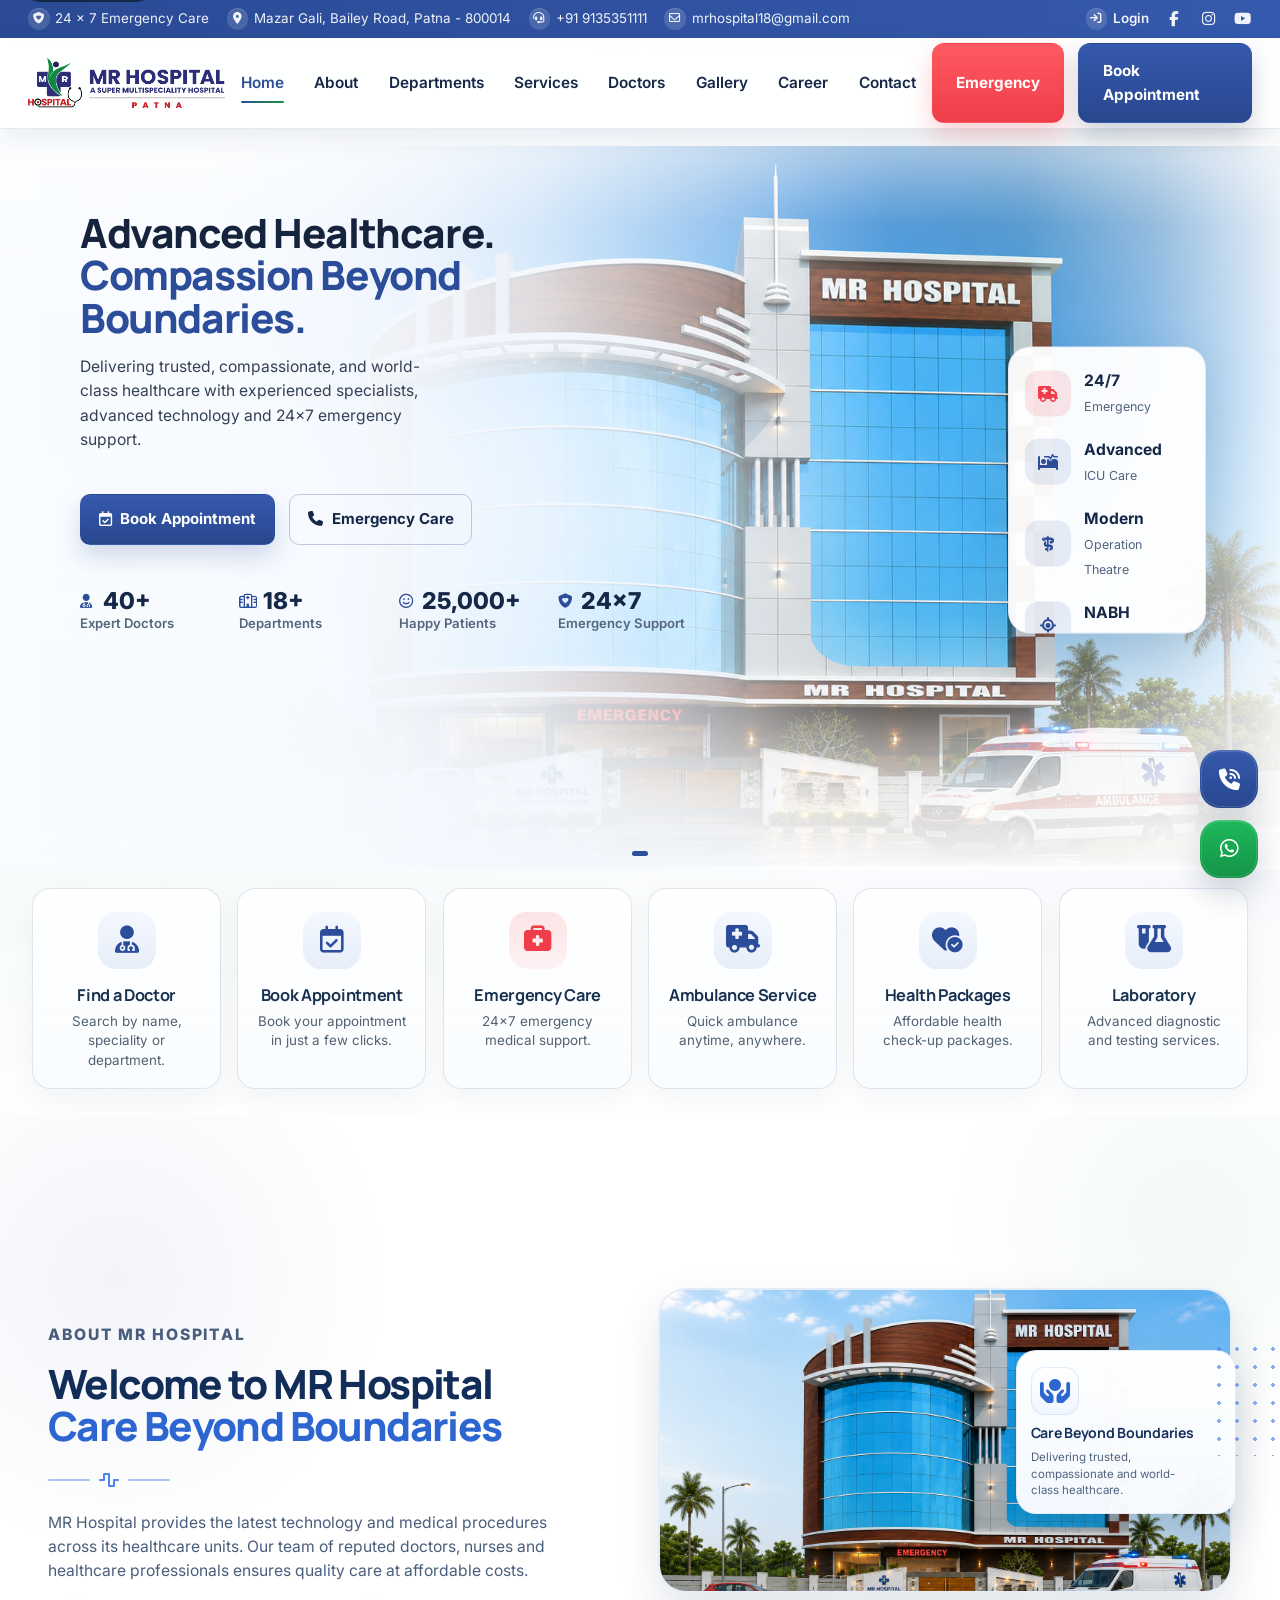
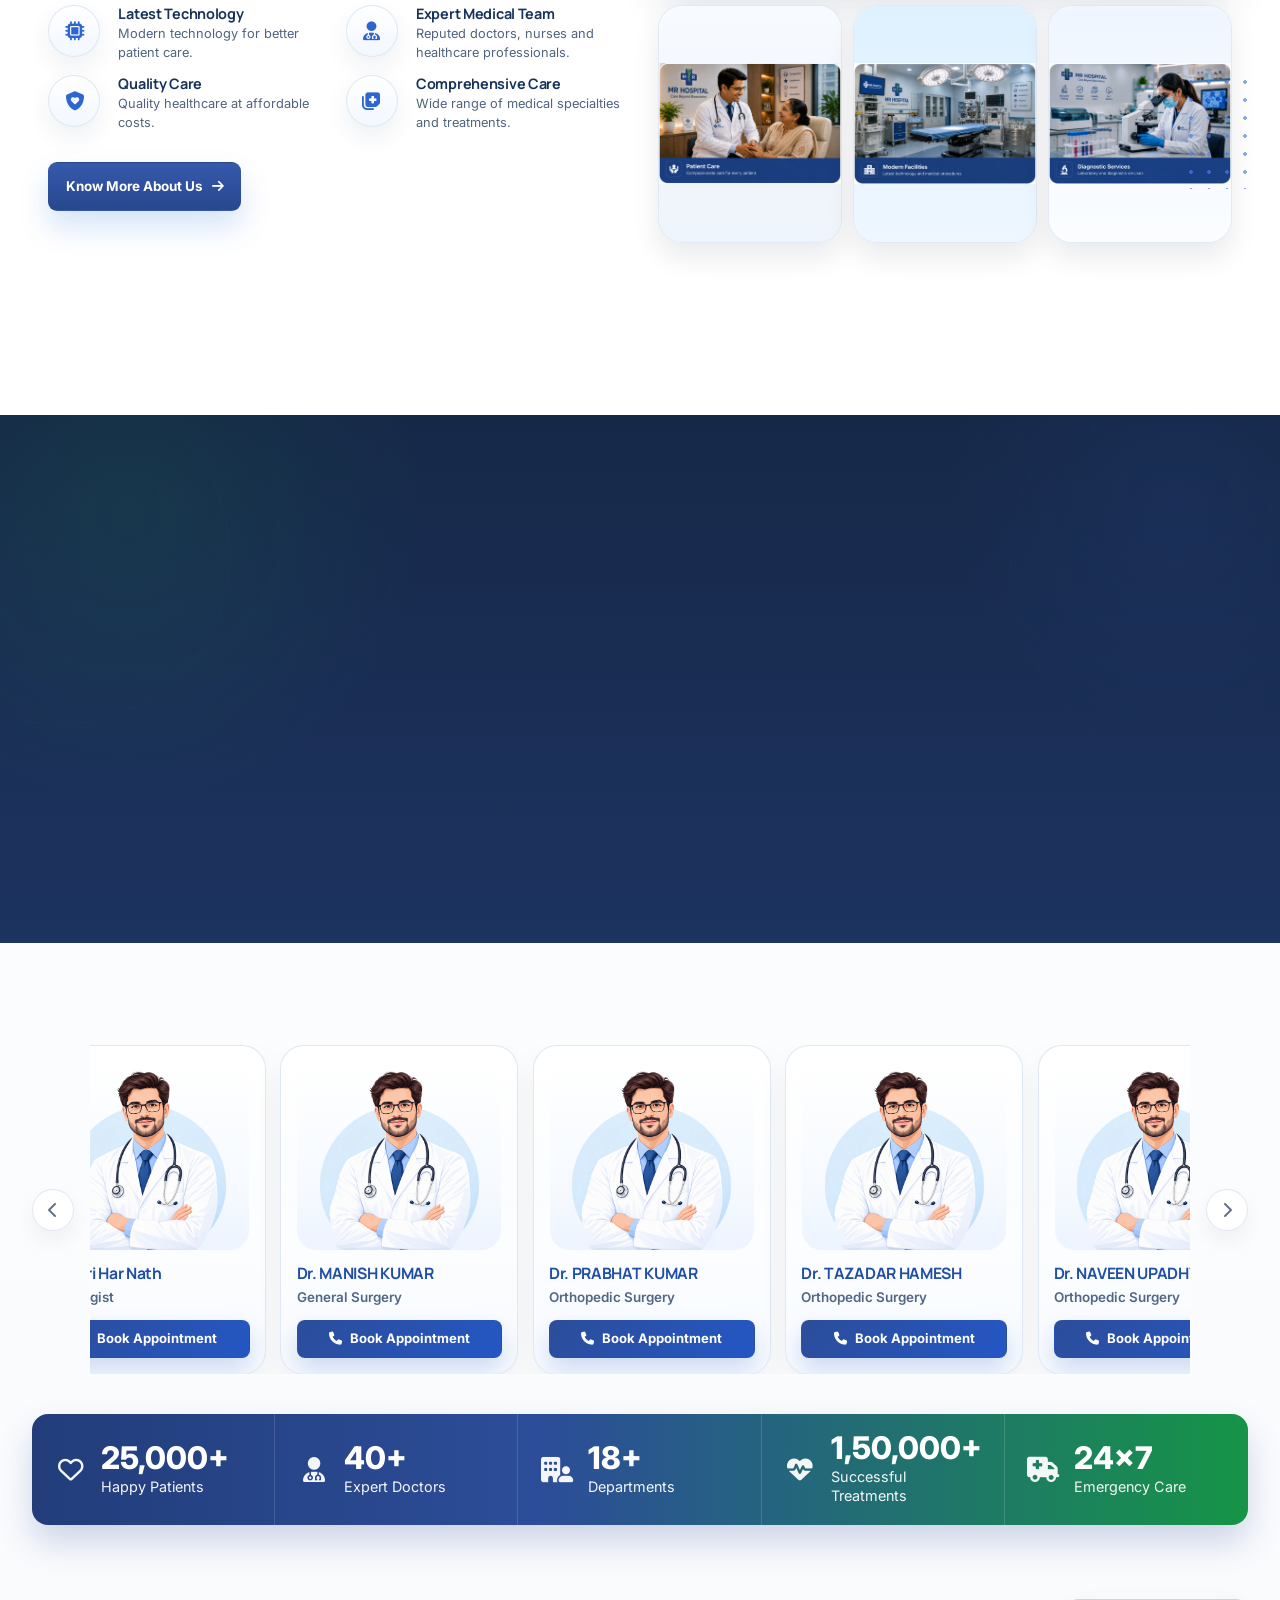
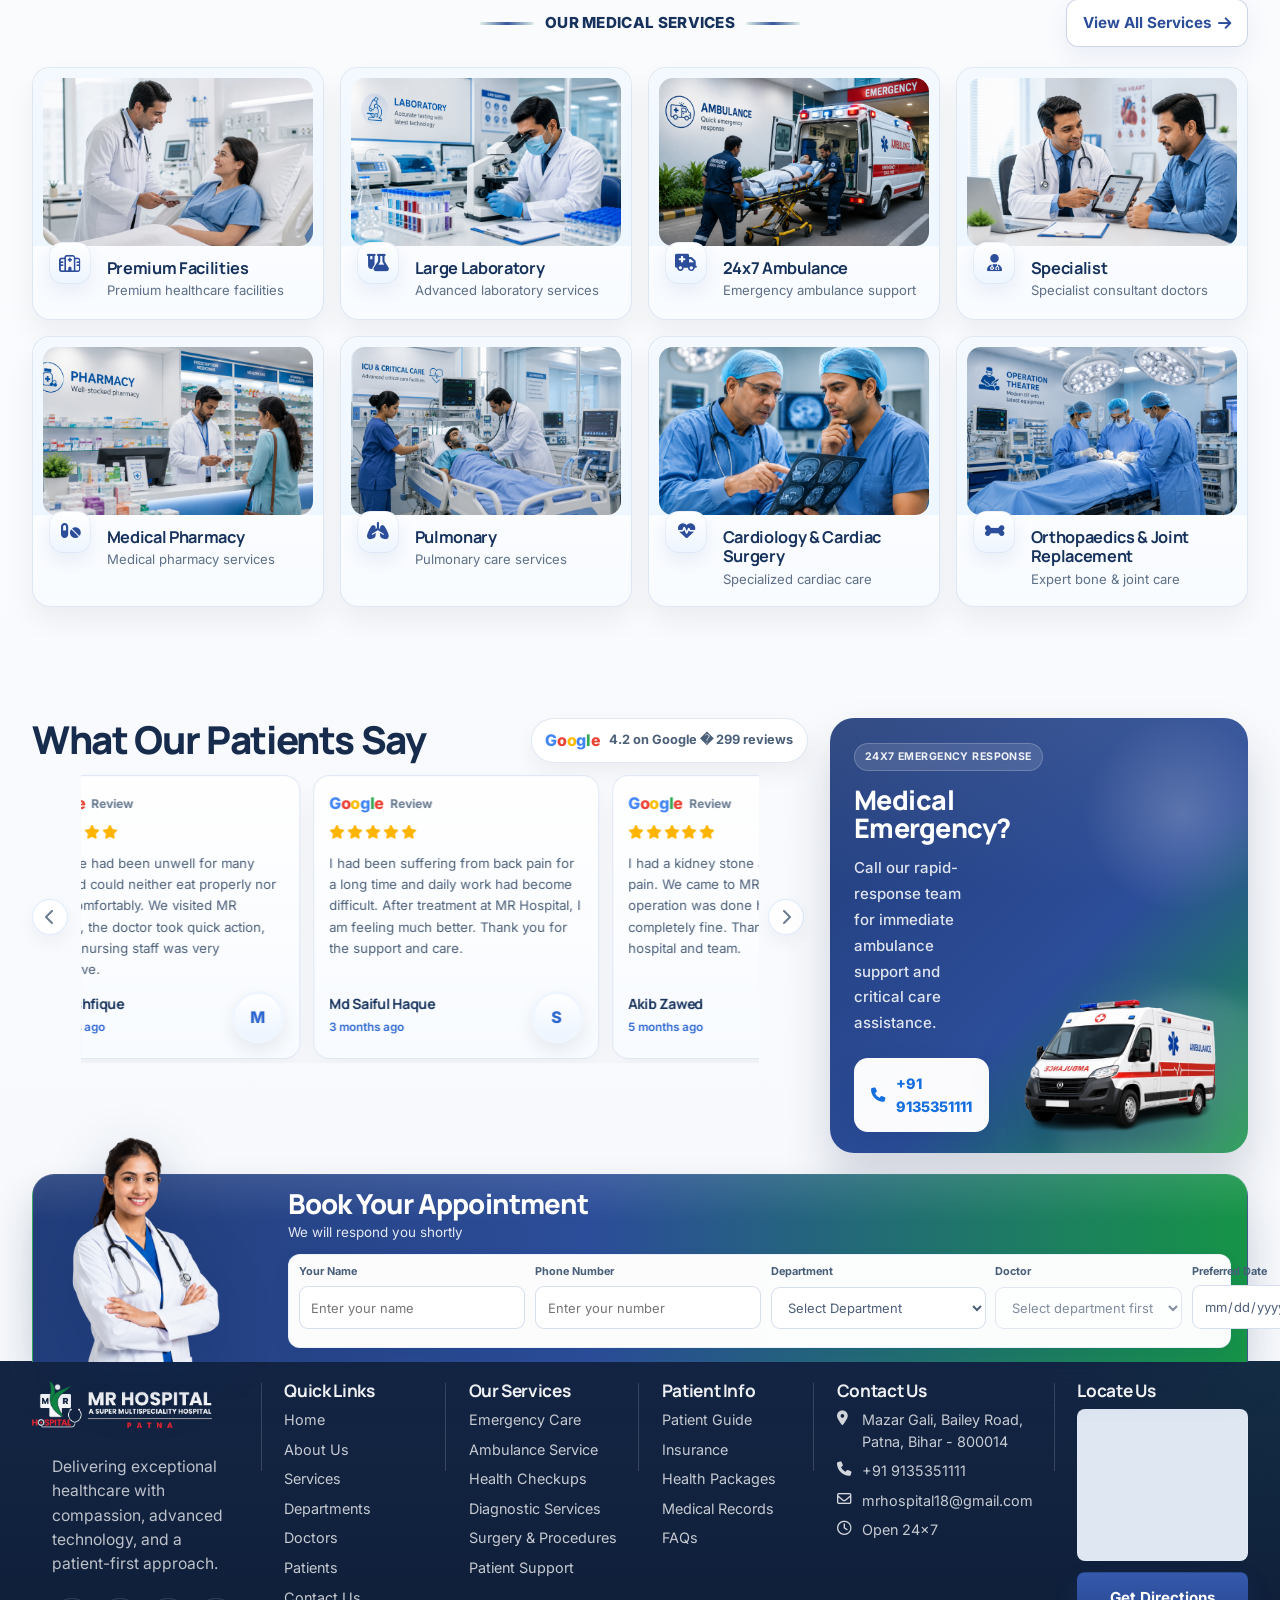
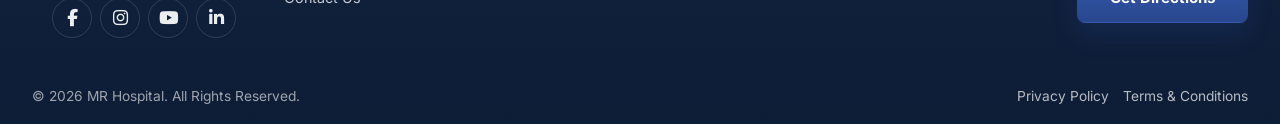
==== index.html @ eb2939f6 "gallery page done" ====
<!DOCTYPE html>
<html lang="en">
<head>
  <meta charset="UTF-8">
  <meta name="viewport" content="width=device-width, initial-scale=1.0">
  <meta http-equiv="Cache-Control" content="no-cache, no-store, must-revalidate">
  <meta http-equiv="Pragma" content="no-cache">
  <meta http-equiv="Expires" content="0">
  <title>MR Hospital Patna | Multi-Speciality Hospital on Bailey Road</title>
  <meta name="description" content="MR Hospital Patna offers patient-first multi-speciality care on Bailey Road with experienced doctors, emergency support, diagnostics, ICU care, ambulance service, and modern facilities.">
  <meta name="robots" content="index, follow">
  <meta name="author" content="MR Hospital">
  <meta name="theme-color" content="#2c4d99">
  <meta name="keywords" content="MR Hospital Patna, hospital in Patna, multi-speciality hospital Patna, Bailey Road hospital, emergency hospital Patna, ambulance service Patna, doctors in Patna">
  <meta name="geo.region" content="IN-BR">
  <meta name="geo.placename" content="Patna, Bihar">
  <meta name="geo.position" content="25.605033;85.088102">
  <meta name="ICBM" content="25.605033, 85.088102">
  <meta property="og:locale" content="en_IN">
  <meta property="og:type" content="website">
  <meta property="og:title" content="MR Hospital Patna | Multi-Speciality Hospital on Bailey Road">
  <meta property="og:description" content="Trusted multi-speciality healthcare in Patna with 24x7 emergency support, experienced doctors, diagnostics, ICU care, and ambulance service.">
  <meta property="og:site_name" content="MR Hospital">
  <meta property="og:image" content="assets/images/hero/mr-hospital-hero-photo.png">
  <meta name="twitter:card" content="summary_large_image">
  <meta name="twitter:title" content="MR Hospital Patna | Multi-Speciality Hospital on Bailey Road">
  <meta name="twitter:description" content="Patient-first healthcare in Patna with emergency support, specialists, diagnostics, ICU care, and ambulance service.">
  <meta name="twitter:image" content="assets/images/hero/mr-hospital-hero-photo.png">
  <link rel="preconnect" href="https://fonts.googleapis.com">
  <link rel="preconnect" href="https://fonts.gstatic.com" crossorigin>
  <link href="https://fonts.googleapis.com/css2?family=Inter:wght@400;500;600;700;800&family=Manrope:wght@700;800&display=swap" rel="stylesheet">
  <link rel="stylesheet" href="https://cdnjs.cloudflare.com/ajax/libs/font-awesome/6.7.2/css/all.min.css" integrity="sha512-Evv84Mr4kqVGRNSgIGL/F/aIDqQb7xQ2vcrdIwxfjThSH8CSR7PBEakCr51Ck+w+/U6swU2Im1vVX0SVk9ABhg==" crossorigin="anonymous" referrerpolicy="no-referrer">
  <link rel="icon" type="image/svg+xml" href="assets/images/logo/favicon.svg">
  <link rel="icon" type="image/png" href="assets/images/logo/favicon.png">
  <link rel="apple-touch-icon" href="assets/images/logo/favicon.png">
  <link rel="stylesheet" href="assets/css/style.css">
  <link rel="stylesheet" href="assets/css/animations.css">
  <link rel="stylesheet" href="assets/css/responsive.css">
  <script type="application/ld+json">
    {
      "@context": "https://schema.org",
      "@type": "Hospital",
      "name": "MR Hospital",
      "image": "assets/images/hero/mr-hospital-hero-photo.png",
      "telephone": "+91 9135351111",
      "email": "mrhospital18@gmail.com",
      "address": {
        "@type": "PostalAddress",
        "streetAddress": "Mazar Gali, Bailey Road",
        "addressLocality": "Patna",
        "addressRegion": "Bihar",
        "postalCode": "800014",
        "addressCountry": "IN"
      },
      "geo": {
        "@type": "GeoCoordinates",
        "latitude": 25.605033,
        "longitude": 85.088102
      },
      "openingHours": "Mo-Su 00:00-23:59",
      "areaServed": "Patna",
      "medicalSpecialty": [
        "Emergency",
        "Cardiology",
        "Orthopedics",
        "Neurology",
        "Diagnostic Imaging",
        "Critical Care"
      ]
    }
  </script>
</head>
<body>
  <a class="skip-link" href="#main-content">Skip to content</a>

  <header class="site-header" id="top">
    <div class="topbar">
      <div class="container topbar__inner">
        <div class="topbar__info">
          <p><i class="fa-solid fa-shield-heart topbar__fa" aria-hidden="true"></i>24 x 7 Emergency Care</p>
          <p><i class="fa-solid fa-location-dot topbar__fa" aria-hidden="true"></i>Mazar Gali, Bailey Road, Patna - 800014</p>
          <a href="tel:+919135351111"><i class="fa-solid fa-headset topbar__fa" aria-hidden="true"></i>+91 9135351111</a>
          <a href="mailto:mrhospital18@gmail.com"><i class="fa-regular fa-envelope topbar__fa" aria-hidden="true"></i>mrhospital18@gmail.com</a>
        </div>
        <div class="topbar__links">
          <a href="#top"><i class="fa-solid fa-arrow-right-to-bracket topbar__fa" aria-hidden="true"></i>Login</a>
          <a href="https://www.facebook.com/profile.php?id=61553576348614" aria-label="Facebook" class="topbar__social-link" target="_blank" rel="noopener noreferrer">
            <i class="fa-brands fa-facebook-f topbar__social-icon" aria-hidden="true"></i>
          </a>
          <a href="https://www.instagram.com/mrhospitalpatna2023/" aria-label="Instagram" class="topbar__social-link" target="_blank" rel="noopener noreferrer">
            <i class="fa-brands fa-instagram topbar__social-icon" aria-hidden="true"></i>
          </a>
          <a href="https://www.youtube.com/@mrhospital4179" aria-label="YouTube" class="topbar__social-link" target="_blank" rel="noopener noreferrer">
            <i class="fa-brands fa-youtube topbar__social-icon" aria-hidden="true"></i>
          </a>
        </div>
      </div>
    </div>

    <div class="header-nav" data-sticky-header>
      <div class="container header-nav__inner">
        <a class="brand" href="index.html" aria-label="MR Hospital home">
          <img class="brand__logo" src="assets/images/logo/mr-hospital-logo-new.png" alt="MR Hospital logo" width="512" height="512">
          <span class="brand__text">
            <strong>MR HOSPITAL</strong>
            <small>Care Beyond Boundaries</small>
          </span>
        </a>

        <button class="nav-toggle" type="button" aria-expanded="false" aria-controls="primary-menu">
          <span class="nav-toggle__line nav-toggle__line--top" aria-hidden="true"></span>
          <span class="nav-toggle__line nav-toggle__line--bottom" aria-hidden="true"></span>
          <span class="sr-only">Toggle navigation</span>
        </button>

        <nav class="primary-nav" aria-label="Primary navigation">
          <ul class="primary-nav__menu" id="primary-menu">
            <li><a href="index.html" aria-current="page">Home</a></li>
            <li><a href="about.html">About</a></li>
            <li><a href="departments.html">Departments</a></li>
            <li><a href="services.html">Services</a></li>
            <li><a href="doctors.html">Doctors</a></li>
            <li><a href="gallery.html">Gallery</a></li>
            <li><a href="career.html">Career</a></li>
            <li><a href="contact.html">Contact</a></li>
          </ul>
        </nav>

        <div class="header-actions">
          <a class="btn btn-emergency" href="tel:+919135351111">Emergency</a>
          <a class="btn btn-primary" href="appointment.html">Book Appointment</a>
        </div>
      </div>
    </div>
  </header>

  <main id="main-content">
    <section class="hero section">
      <div class="container hero-shell">
        <div class="hero-stage reveal" data-hero-slider>
          <div class="hero-slider">
            <figure class="hero-slide is-active" data-hero-slide>
              <img src="assets/images/hero/mr-hospital-hero-photo.png" alt="Premium view of MR Hospital exterior with ambulance at entrance" width="1792" height="1024">
            </figure>
          </div>
          <div class="hero-stage__overlay"></div>
          <button class="hero-slider__arrow hero-slider__arrow--prev" type="button" data-hero-prev aria-label="Previous hero slide">
            <i class="fa-solid fa-chevron-left" aria-hidden="true"></i>
          </button>
          <button class="hero-slider__arrow hero-slider__arrow--next" type="button" data-hero-next aria-label="Next hero slide">
            <i class="fa-solid fa-chevron-right" aria-hidden="true"></i>
          </button>
            <div class="hero__content">
              <h1><span class="hero__title-line">Advanced Healthcare.</span><span class="hero__title-accent text-primary">Compassion Beyond</span><span class="hero__title-accent text-primary">Boundaries.</span></h1>
              <p class="hero__lead">Delivering trusted, compassionate, and world-class healthcare with experienced specialists, advanced technology and 24x7 emergency support.</p>
            <div class="hero__actions">
              <a class="btn btn-primary" href="appointment.html"><i class="fa-regular fa-calendar-check" aria-hidden="true"></i><span>Book Appointment</span></a>
              <a class="btn btn-outline" href="tel:+919135351111"><i class="fa-solid fa-phone" aria-hidden="true"></i><span>Emergency Care</span></a>
            </div>
            <ul class="hero-metrics hero-metrics--inline" aria-label="Hospital highlights">
              <li><i class="fa-solid fa-user-doctor" aria-hidden="true"></i><strong>40+</strong><span>Expert Doctors</span></li>
              <li><i class="fa-regular fa-hospital" aria-hidden="true"></i><strong>18+</strong><span>Departments</span></li>
              <li><i class="fa-regular fa-face-smile" aria-hidden="true"></i><strong>25,000+</strong><span>Happy Patients</span></li>
              <li><i class="fa-solid fa-shield-heart" aria-hidden="true"></i><strong>24x7</strong><span>Emergency Support</span></li>
            </ul>
          </div>
          <aside class="hero-highlights" aria-label="Clinical highlights" data-hero-highlights>
            <div class="hero-highlights__track">
              <div class="hero-highlights__group" data-hero-highlights-group>
                <article class="hero-highlight-card hero-highlight-card--emergency">
                  <i class="fa-solid fa-truck-medical" aria-hidden="true"></i>
                  <div><strong>24/7</strong><span>Emergency</span></div>
                </article>
                <article class="hero-highlight-card">
                  <i class="fa-solid fa-bed-pulse" aria-hidden="true"></i>
                  <div><strong>Advanced</strong><span>ICU Care</span></div>
                </article>
                <article class="hero-highlight-card">
                  <i class="fa-solid fa-staff-snake" aria-hidden="true"></i>
                  <div><strong>Modern</strong><span>Operation Theatre</span></div>
                </article>
                <article class="hero-highlight-card">
                  <i class="fa-solid fa-location-crosshairs" aria-hidden="true"></i>
                  <div><strong>NABH</strong><span>Accredited</span></div>
                </article>
              </div>
              <div class="hero-highlights__group" aria-hidden="true">
                <article class="hero-highlight-card hero-highlight-card--emergency">
                  <i class="fa-solid fa-truck-medical" aria-hidden="true"></i>
                  <div><strong>24/7</strong><span>Emergency</span></div>
                </article>
                <article class="hero-highlight-card">
                  <i class="fa-solid fa-bed-pulse" aria-hidden="true"></i>
                  <div><strong>Advanced</strong><span>ICU Care</span></div>
                </article>
                <article class="hero-highlight-card">
                  <i class="fa-solid fa-staff-snake" aria-hidden="true"></i>
                  <div><strong>Modern</strong><span>Operation Theatre</span></div>
                </article>
                <article class="hero-highlight-card">
                  <i class="fa-solid fa-location-crosshairs" aria-hidden="true"></i>
                  <div><strong>NABH</strong><span>Accredited</span></div>
                </article>
              </div>
            </div>
          </aside>
        </div>
        <div class="hero-slider__controls" aria-label="Hero slide controls">
          <span class="hero-slider__dot is-active" data-hero-dot aria-hidden="true"></span>
        </div>
      </div>
    </section>

    <section class="quick-actions section section--tight">
      <div class="container">
        <div class="quick-actions__grid">
          <a class="info-card reveal" href="doctors.html">
            <div class="icon-badge" aria-hidden="true">
              <i class="fa-solid fa-user-doctor"></i>
            </div>
            <h3>Find a Doctor</h3>
            <p>Search by name, speciality or department.</p>
          </a>
          <a class="info-card reveal" href="appointment.html">
            <div class="icon-badge" aria-hidden="true">
              <i class="fa-regular fa-calendar-check"></i>
            </div>
            <h3>Book Appointment</h3>
            <p>Book your appointment in just a few clicks.</p>
          </a>
          <a class="info-card reveal" href="tel:+919135351111">
            <div class="icon-badge icon-badge--emergency" aria-hidden="true">
              <i class="fa-solid fa-briefcase-medical"></i>
            </div>
            <h3>Emergency Care</h3>
            <p>24x7 emergency medical support.</p>
          </a>
          <a class="info-card reveal" href="services.html">
            <div class="icon-badge" aria-hidden="true">
              <i class="fa-solid fa-truck-medical"></i>
            </div>
            <h3>Ambulance Service</h3>
            <p>Quick ambulance anytime, anywhere.</p>
          </a>
          <a class="info-card reveal" href="departments.html">
            <div class="icon-badge" aria-hidden="true">
              <i class="fa-solid fa-heart-circle-check"></i>
            </div>
            <h3>Health Packages</h3>
            <p>Affordable health check-up packages.</p>
          </a>
          <a class="info-card reveal" href="services.html">
            <div class="icon-badge" aria-hidden="true">
              <i class="fa-solid fa-flask-vial"></i>
            </div>
            <h3>Laboratory</h3>
            <p>Advanced diagnostic and testing services.</p>
          </a>
        </div>
      </div>
    </section>

    <section class="about-home section">
      <div class="about-showcase container reveal">
        <div class="about-showcase__copy">
          <p class="about-showcase__eyebrow">About MR Hospital</p>
          <h2>
            <span class="about-showcase__title-line">Welcome to MR Hospital</span>
            <span class="about-showcase__title-accent heading-accent">Care Beyond Boundaries</span>
          </h2>
          <div class="about-showcase__divider" aria-hidden="true">
            <span></span>
            <i class="fa-solid fa-wave-square"></i>
            <span></span>
          </div>
          <p>MR Hospital provides the latest technology and medical procedures across its healthcare units. Our team of reputed doctors, nurses and healthcare professionals ensures quality care at affordable costs.</p>

          <div class="about-showcase__features">
            <article class="about-feature">
              <div class="about-feature__icon" aria-hidden="true">
                <i class="fa-solid fa-microchip"></i>
              </div>
              <div>
                <h3><span>Latest Technology</span></h3>
                <p>Modern technology for better patient care.</p>
              </div>
            </article>
            <article class="about-feature">
              <div class="about-feature__icon" aria-hidden="true">
                <i class="fa-solid fa-user-doctor"></i>
              </div>
              <div>
                <h3><span>Expert Medical Team</span></h3>
                <p>Reputed doctors, nurses and healthcare professionals.</p>
              </div>
            </article>
            <article class="about-feature">
              <div class="about-feature__icon" aria-hidden="true">
                <i class="fa-solid fa-shield-heart"></i>
              </div>
              <div>
                <h3><span>Quality Care</span></h3>
                <p>Quality healthcare at affordable costs.</p>
              </div>
            </article>
            <article class="about-feature">
              <div class="about-feature__icon" aria-hidden="true">
                <i class="fa-solid fa-notes-medical"></i>
              </div>
              <div>
                <h3><span>Comprehensive Care</span></h3>
                <p>Wide range of medical specialties and treatments.</p>
              </div>
            </article>
          </div>

          <a class="btn btn-primary about-showcase__cta" href="about.html">
            <span>Know More About Us</span>
            <i class="fa-solid fa-arrow-right" aria-hidden="true"></i>
          </a>
        </div>

        <div class="about-showcase__visual">
          <div class="about-showcase__hero-frame">
            <img src="assets/images/hospital/about-showcase-building.png" alt="MR Hospital building exterior with ambulance in front" width="1536" height="1024" loading="lazy">
          </div>
          <div class="about-showcase__floating-card">
            <div class="about-showcase__floating-icon" aria-hidden="true">
              <i class="fa-solid fa-hands-holding-circle"></i>
            </div>
            <h3>Care Beyond Boundaries</h3>
            <p>Delivering trusted, compassionate and world-class healthcare.</p>
          </div>
          <div class="about-showcase__dots about-showcase__dots--top" aria-hidden="true"></div>
          <div class="about-showcase__gallery">
            <article class="about-gallery-card about-gallery-card--care">
              <img src="assets/images/hospital/about-showcase-care.png" alt="Doctor with patient showing compassionate care" width="1536" height="1024" loading="lazy">
            </article>
            <article class="about-gallery-card about-gallery-card--infrastructure">
              <img src="assets/images/hospital/about-showcase-infrastructure.png" alt="Advanced operation theatre infrastructure" width="1536" height="1024" loading="lazy">
            </article>
            <article class="about-gallery-card about-gallery-card--diagnosis">
              <img src="assets/images/hospital/about-showcase-diagnosis.png" alt="Accurate laboratory diagnosis facilities" width="1536" height="1024" loading="lazy">
            </article>
          </div>
          <div class="about-showcase__dots about-showcase__dots--bottom" aria-hidden="true"></div>
        </div>
      </div>
    </section>

    <section class="leadership section">
      <div class="container">
        <div class="leadership__header reveal">
          <p class="leadership__kicker">Leadership That Inspires</p>
          <h2>From The Desk of Our Directors</h2>
        </div>
        <div class="leadership-shell reveal">
          <div class="leadership__grid">
            <article class="leader-card leader-card--director">
              <div class="leader-card__media">
                <button class="leader-photo-trigger" type="button" data-photo-popup-trigger data-photo-src="assets/images/directors/Mohammad_Saad.jpeg" data-photo-alt="Portrait of Mohammed Saad Mushtaque, Director of MR Hospital" data-photo-name="MOHAMMED SAAD MUSHTAQUE" data-photo-role="Director, MR Hospital" data-photo-description="Leading MR Hospital with a strong focus on service quality, patient trust, and modern healthcare growth." data-photo-link="about.html#director-mohammed-saad-mushtaque" aria-label="Open photo of Mohammed Saad Mushtaque">
                  <img class="leader-photo leader-photo--saad" src="assets/images/directors/Mohammad_Saad.jpeg" alt="Portrait of Mohammed Saad Mushtaque, Director of MR Hospital" width="1047" height="1600" loading="lazy">
                </button>
              </div>
                <div class="leader-card__body">
                  <h3>MOHAMMED SAAD MUSHTAQUE</h3>
                  <p class="leader-role">Director</p>
                  <a class="leader-profile-btn" href="about.html#director-mohammed-saad-mushtaque">View Profile <i class="fa-regular fa-user" aria-hidden="true"></i></a>
                </div>
              </article>
            <article class="leader-card leader-card--director">
              <div class="leader-card__media">
                <button class="leader-photo-trigger" type="button" data-photo-popup-trigger data-photo-src="assets/images/directors/Dr_S_Alam_New.png" data-photo-alt="Portrait of Dr. S Alam (M.D Medicine), Director of MR Hospital" data-photo-name="DR. S ALAM (M.D MEDICINE)" data-photo-role="Director, MR Hospital" data-photo-description="Bringing deep clinical leadership and a patient-first approach to everyday hospital care and decisions." data-photo-link="about.html#director-s-alam" aria-label="Open photo of Dr. S Alam">
                  <img class="leader-photo leader-photo--salam" src="assets/images/directors/Dr_S_Alam_New.png" alt="Portrait of Dr. S Alam (M.D Medicine), Director of MR Hospital" width="1456" height="1632" loading="lazy">
                </button>
              </div>
                <div class="leader-card__body">
                  <h3>DR. S ALAM (M.D MEDICINE)</h3>
                  <p class="leader-role">Director</p>
                  <a class="leader-profile-btn" href="about.html#director-s-alam">View Profile <i class="fa-regular fa-user" aria-hidden="true"></i></a>
                </div>
              </article>
            <article class="leader-card leader-card--director">
              <div class="leader-card__media">
                <button class="leader-photo-trigger" type="button" data-photo-popup-trigger data-photo-src="assets/images/directors/Dr_Rafique_Alam_New.png" data-photo-alt="Portrait of Dr. Rafique Alam (M.D), Director of MR Hospital" data-photo-name="DR. RAFIQUE ALAM (M.D)" data-photo-role="Director, MR Hospital" data-photo-description="Guiding operations with medical insight, coordinated planning, and a commitment to dependable patient care." data-photo-link="about.html#director-rafique-alam" aria-label="Open photo of Dr. Rafique Alam">
                  <img class="leader-photo leader-photo--rafique" src="assets/images/directors/Dr_Rafique_Alam_New.png" alt="Portrait of Dr. Rafique Alam (M.D), Director of MR Hospital" width="1456" height="1632" loading="lazy">
                </button>
              </div>
                <div class="leader-card__body">
                  <h3>DR. RAFIQUE ALAM (M.D)</h3>
                  <p class="leader-role">Director</p>
                  <a class="leader-profile-btn" href="about.html#director-rafique-alam">View Profile <i class="fa-regular fa-user" aria-hidden="true"></i></a>
                </div>
              </article>
            <article class="leader-card leader-card--director">
              <div class="leader-card__media">
                <button class="leader-photo-trigger" type="button" data-photo-popup-trigger data-photo-src="assets/images/directors/Kundan_Raj_New.png" data-photo-alt="Portrait of Kundan Raj, Director of MR Hospital" data-photo-name="KUNDAN RAJ" data-photo-role="Director, MR Hospital" data-photo-description="Supporting institutional development through consistent leadership, execution, and patient-service excellence." data-photo-link="about.html#director-kundan-raj" aria-label="Open photo of Kundan Raj">
                  <img class="leader-photo leader-photo--kundan" src="assets/images/directors/Kundan_Raj_New.png" alt="Portrait of Kundan Raj, Director of MR Hospital" width="1456" height="1632" loading="lazy">
                </button>
              </div>
                <div class="leader-card__body">
                  <h3>KUNDAN RAJ</h3>
                  <p class="leader-role">Director</p>
                  <a class="leader-profile-btn" href="about.html#director-kundan-raj">View Profile <i class="fa-regular fa-user" aria-hidden="true"></i></a>
                </div>
              </article>
            <article class="leader-card leader-card--director">
              <div class="leader-card__media">
                <button class="leader-photo-trigger" type="button" data-photo-popup-trigger data-photo-src="assets/images/directors/Dr_A_Rahman_New.png" data-photo-alt="Portrait of Dr. A Rahman, Director of MR Hospital" data-photo-name="DR. A RAHMAN" data-photo-role="Director, MR Hospital" data-photo-description="Helping shape a responsive, compassionate hospital environment with focus on care quality and continuity." data-photo-link="about.html#director-a-rahman" aria-label="Open photo of Dr. A Rahman">
                  <img class="leader-photo leader-photo--arahman" src="assets/images/directors/Dr_A_Rahman_New.png" alt="Portrait of Dr. A Rahman, Director of MR Hospital" width="1456" height="1632" loading="lazy">
                </button>
              </div>
                <div class="leader-card__body">
                  <h3>DR. A RAHMAN</h3>
                  <p class="leader-role">Director</p>
                  <a class="leader-profile-btn" href="about.html#director-a-rahman">View Profile <i class="fa-regular fa-user" aria-hidden="true"></i></a>
                </div>
              </article>
            </div>
        </div>
      </div>
    </section>

    <section class="doctors-preview section">
      <div class="container">
        <div class="section-head section-head--doctors reveal">
          <p class="doctors-preview__eyebrow">Meet Our Expert Doctors</p>
          <a class="btn btn-secondary doctors-preview__cta" href="doctors.html"><span>View All Doctors</span><i class="fa-solid fa-arrow-right" aria-hidden="true"></i></a>
        </div>
        <div class="doctors-preview__shell reveal">
          <button class="doctors-nav doctors-nav--prev" type="button" aria-label="Previous doctor">
            <i class="fa-solid fa-chevron-left" aria-hidden="true"></i>
          </button>
          <div class="doctors-preview__viewport" data-doctors-carousel>
            <div class="doctors-preview__grid">
              <article class="doctor-card doctor-card--specialist">
              <div class="doctor-card__media">
                <img class="doctor-portrait doctor-portrait--default" src="assets/images/doctors/doctor-default.png" alt="Doctor illustration for Dr. Hari Har Nath" width="626" height="626" loading="lazy">
              </div>
              <div class="doctor-card__body">
                <h3>Dr. Hari Har Nath</h3>
                <p class="doctor-meta doctor-meta--speciality">Oncologist</p>
                <div class="doctor-card__actions">
                  <a class="doctor-action" href="appointment.html" aria-label="Call Dr. Hari Har Nath"><i class="fa-solid fa-phone" aria-hidden="true"></i></a>
                  <a class="doctor-action" href="doctors.html" aria-label="View Dr. Hari Har Nath profile"><i class="fa-regular fa-user" aria-hidden="true"></i></a>
                </div>
              </div>
              </article>
              <article class="doctor-card doctor-card--specialist">
              <div class="doctor-card__media">
                <img class="doctor-portrait doctor-portrait--default" src="assets/images/doctors/doctor-default.png" alt="Doctor illustration for Dr. MANISH KUMAR" width="626" height="626" loading="lazy">
              </div>
              <div class="doctor-card__body">
                <h3>Dr. MANISH KUMAR</h3>
                <p class="doctor-meta doctor-meta--speciality">General Surgery</p>
                <div class="doctor-card__actions">
                  <a class="doctor-action" href="appointment.html" aria-label="Call Dr. MANISH KUMAR"><i class="fa-solid fa-phone" aria-hidden="true"></i></a>
                  <a class="doctor-action" href="doctors.html" aria-label="View Dr. MANISH KUMAR profile"><i class="fa-regular fa-user" aria-hidden="true"></i></a>
                </div>
              </div>
              </article>
              <article class="doctor-card doctor-card--specialist">
              <div class="doctor-card__media">
                <img class="doctor-portrait doctor-portrait--default" src="assets/images/doctors/doctor-default.png" alt="Doctor illustration for Dr. PRABHAT KUMAR" width="626" height="626" loading="lazy">
              </div>
              <div class="doctor-card__body">
                <h3>Dr. PRABHAT KUMAR</h3>
                <p class="doctor-meta doctor-meta--speciality">Orthopedic Surgery</p>
                <div class="doctor-card__actions">
                  <a class="doctor-action" href="appointment.html" aria-label="Call Dr. PRABHAT KUMAR"><i class="fa-solid fa-phone" aria-hidden="true"></i></a>
                  <a class="doctor-action" href="doctors.html" aria-label="View Dr. PRABHAT KUMAR profile"><i class="fa-regular fa-user" aria-hidden="true"></i></a>
                </div>
              </div>
              </article>
              <article class="doctor-card doctor-card--specialist">
              <div class="doctor-card__media">
                <img class="doctor-portrait doctor-portrait--default" src="assets/images/doctors/doctor-default.png" alt="Doctor illustration for Dr. TAZADAR HAMESH" width="626" height="626" loading="lazy">
              </div>
              <div class="doctor-card__body">
                <h3>Dr. TAZADAR HAMESH</h3>
                <p class="doctor-meta doctor-meta--speciality">Orthopedic Surgery</p>
                <div class="doctor-card__actions">
                  <a class="doctor-action" href="appointment.html" aria-label="Call Dr. TAZADAR HAMESH"><i class="fa-solid fa-phone" aria-hidden="true"></i></a>
                  <a class="doctor-action" href="doctors.html" aria-label="View Dr. TAZADAR HAMESH profile"><i class="fa-regular fa-user" aria-hidden="true"></i></a>
                </div>
              </div>
              </article>
              <article class="doctor-card doctor-card--specialist">
              <div class="doctor-card__media">
                <img class="doctor-portrait doctor-portrait--default" src="assets/images/doctors/doctor-default.png" alt="Doctor illustration for Dr. NAVEEN UPADHYAY" width="626" height="626" loading="lazy">
              </div>
              <div class="doctor-card__body">
                <h3>Dr. NAVEEN UPADHYAY</h3>
                <p class="doctor-meta doctor-meta--speciality">Orthopedic Surgery</p>
                <div class="doctor-card__actions">
                  <a class="doctor-action" href="appointment.html" aria-label="Call Dr. NAVEEN UPADHYAY"><i class="fa-solid fa-phone" aria-hidden="true"></i></a>
                  <a class="doctor-action" href="doctors.html" aria-label="View Dr. NAVEEN UPADHYAY profile"><i class="fa-regular fa-user" aria-hidden="true"></i></a>
                </div>
              </div>
              </article>
              <article class="doctor-card doctor-card--specialist">
              <div class="doctor-card__media">
                <img class="doctor-portrait doctor-portrait--default" src="assets/images/doctors/doctor-default.png" alt="Doctor illustration for Dr. Md. FAIZUL HAQUE" width="626" height="626" loading="lazy">
              </div>
              <div class="doctor-card__body">
                <h3>Dr. Md. FAIZUL HAQUE</h3>
                <p class="doctor-meta doctor-meta--speciality">Urology</p>
                <div class="doctor-card__actions">
                  <a class="doctor-action" href="appointment.html" aria-label="Call Dr. Md. FAIZUL HAQUE"><i class="fa-solid fa-phone" aria-hidden="true"></i></a>
                  <a class="doctor-action" href="doctors.html" aria-label="View Dr. Md. FAIZUL HAQUE profile"><i class="fa-regular fa-user" aria-hidden="true"></i></a>
                </div>
              </div>
              </article>
              <article class="doctor-card doctor-card--specialist">
              <div class="doctor-card__media">
                <img class="doctor-portrait doctor-portrait--default" src="assets/images/doctors/doctor-default.png" alt="Doctor illustration for Dr. ROHIT KUMAR" width="626" height="626" loading="lazy">
              </div>
              <div class="doctor-card__body">
                <h3>Dr. ROHIT KUMAR</h3>
                <p class="doctor-meta doctor-meta--speciality">Urology</p>
                <div class="doctor-card__actions">
                  <a class="doctor-action" href="appointment.html" aria-label="Call Dr. ROHIT KUMAR"><i class="fa-solid fa-phone" aria-hidden="true"></i></a>
                  <a class="doctor-action" href="doctors.html" aria-label="View Dr. ROHIT KUMAR profile"><i class="fa-regular fa-user" aria-hidden="true"></i></a>
                </div>
              </div>
              </article>
              <article class="doctor-card doctor-card--specialist">
              <div class="doctor-card__media">
                <img class="doctor-portrait doctor-portrait--default" src="assets/images/doctors/doctor-default.png" alt="Doctor illustration for Dr. S K SINGH" width="626" height="626" loading="lazy">
              </div>
              <div class="doctor-card__body">
                <h3>Dr. S K SINGH</h3>
                <p class="doctor-meta doctor-meta--speciality">Neuro Surgery</p>
                <div class="doctor-card__actions">
                  <a class="doctor-action" href="appointment.html" aria-label="Call Dr. S K SINGH"><i class="fa-solid fa-phone" aria-hidden="true"></i></a>
                  <a class="doctor-action" href="doctors.html" aria-label="View Dr. S K SINGH profile"><i class="fa-regular fa-user" aria-hidden="true"></i></a>
                </div>
              </div>
              </article>
              <article class="doctor-card doctor-card--specialist">
              <div class="doctor-card__media">
                <img class="doctor-portrait doctor-portrait--default" src="assets/images/doctors/doctor-default.png" alt="Doctor illustration for Dr. B. Kumar Singh" width="626" height="626" loading="lazy">
              </div>
              <div class="doctor-card__body">
                <h3>Dr. B. Kumar Singh</h3>
                <p class="doctor-meta doctor-meta--speciality">Neuro Surgery</p>
                <div class="doctor-card__actions">
                  <a class="doctor-action" href="appointment.html" aria-label="Call Dr. B. Kumar Singh"><i class="fa-solid fa-phone" aria-hidden="true"></i></a>
                  <a class="doctor-action" href="doctors.html" aria-label="View Dr. B. Kumar Singh profile"><i class="fa-regular fa-user" aria-hidden="true"></i></a>
                </div>
              </div>
              </article>
              <article class="doctor-card doctor-card--specialist">
              <div class="doctor-card__media">
                <img class="doctor-portrait doctor-portrait--default" src="assets/images/doctors/doctor-default.png" alt="Doctor illustration for Dr. A K JHA" width="626" height="626" loading="lazy">
              </div>
              <div class="doctor-card__body">
                <h3>Dr. A K JHA</h3>
                <p class="doctor-meta doctor-meta--speciality">Neuro Medicine</p>
                <div class="doctor-card__actions">
                  <a class="doctor-action" href="appointment.html" aria-label="Call Dr. A K JHA"><i class="fa-solid fa-phone" aria-hidden="true"></i></a>
                  <a class="doctor-action" href="doctors.html" aria-label="View Dr. A K JHA profile"><i class="fa-regular fa-user" aria-hidden="true"></i></a>
                </div>
              </div>
              </article>
              <article class="doctor-card doctor-card--specialist">
              <div class="doctor-card__media">
                <img class="doctor-portrait doctor-portrait--default" src="assets/images/doctors/doctor-default.png" alt="Doctor illustration for Dr. Hemant Kumar" width="626" height="626" loading="lazy">
              </div>
              <div class="doctor-card__body">
                <h3>Dr. Hemant Kumar</h3>
                <p class="doctor-meta doctor-meta--speciality">Neuro Medicine</p>
                <div class="doctor-card__actions">
                  <a class="doctor-action" href="appointment.html" aria-label="Call Dr. Hemant Kumar"><i class="fa-solid fa-phone" aria-hidden="true"></i></a>
                  <a class="doctor-action" href="doctors.html" aria-label="View Dr. Hemant Kumar profile"><i class="fa-regular fa-user" aria-hidden="true"></i></a>
                </div>
              </div>
              </article>
              <article class="doctor-card doctor-card--specialist">
              <div class="doctor-card__media">
                <img class="doctor-portrait doctor-portrait--default" src="assets/images/doctors/doctor-default.png" alt="Doctor illustration for Dr. S.P. SINGH" width="626" height="626" loading="lazy">
              </div>
              <div class="doctor-card__body">
                <h3>Dr. S.P. SINGH</h3>
                <p class="doctor-meta doctor-meta--speciality">Oncology Surgeon</p>
                <div class="doctor-card__actions">
                  <a class="doctor-action" href="appointment.html" aria-label="Call Dr. S.P. SINGH"><i class="fa-solid fa-phone" aria-hidden="true"></i></a>
                  <a class="doctor-action" href="doctors.html" aria-label="View Dr. S.P. SINGH profile"><i class="fa-regular fa-user" aria-hidden="true"></i></a>
                </div>
              </div>
              </article>
              <article class="doctor-card doctor-card--specialist">
              <div class="doctor-card__media">
                <img class="doctor-portrait doctor-portrait--default" src="assets/images/doctors/doctor-default.png" alt="Doctor illustration for Dr. JAMSED ANWER" width="626" height="626" loading="lazy">
              </div>
              <div class="doctor-card__body">
                <h3>Dr. JAMSED ANWER</h3>
                <p class="doctor-meta doctor-meta--speciality">Nephrologist</p>
                <div class="doctor-card__actions">
                  <a class="doctor-action" href="appointment.html" aria-label="Call Dr. JAMSED ANWER"><i class="fa-solid fa-phone" aria-hidden="true"></i></a>
                  <a class="doctor-action" href="doctors.html" aria-label="View Dr. JAMSED ANWER profile"><i class="fa-regular fa-user" aria-hidden="true"></i></a>
                </div>
              </div>
              </article>
              <article class="doctor-card doctor-card--specialist">
              <div class="doctor-card__media">
                <img class="doctor-portrait doctor-portrait--default" src="assets/images/doctors/doctor-default.png" alt="Doctor illustration for Dr. T.N RAJ" width="626" height="626" loading="lazy">
              </div>
              <div class="doctor-card__body">
                <h3>Dr. T.N RAJ</h3>
                <p class="doctor-meta doctor-meta--speciality">Gastroenterologist</p>
                <div class="doctor-card__actions">
                  <a class="doctor-action" href="appointment.html" aria-label="Call Dr. T.N RAJ"><i class="fa-solid fa-phone" aria-hidden="true"></i></a>
                  <a class="doctor-action" href="doctors.html" aria-label="View Dr. T.N RAJ profile"><i class="fa-regular fa-user" aria-hidden="true"></i></a>
                </div>
              </div>
              </article>
              <article class="doctor-card doctor-card--specialist">
              <div class="doctor-card__media">
                <img class="doctor-portrait doctor-portrait--default" src="assets/images/doctors/doctor-default.png" alt="Doctor illustration for Dr. AMITESH KUMAR" width="626" height="626" loading="lazy">
              </div>
              <div class="doctor-card__body">
                <h3>Dr. AMITESH KUMAR</h3>
                <p class="doctor-meta doctor-meta--speciality">Gastroenterologist</p>
                <div class="doctor-card__actions">
                  <a class="doctor-action" href="appointment.html" aria-label="Call Dr. AMITESH KUMAR"><i class="fa-solid fa-phone" aria-hidden="true"></i></a>
                  <a class="doctor-action" href="doctors.html" aria-label="View Dr. AMITESH KUMAR profile"><i class="fa-regular fa-user" aria-hidden="true"></i></a>
                </div>
              </div>
              </article>
              <article class="doctor-card doctor-card--specialist">
              <div class="doctor-card__media">
                <img class="doctor-portrait doctor-portrait--default" src="assets/images/doctors/doctor-default.png" alt="Doctor illustration for Dr. S.N. SINGH" width="626" height="626" loading="lazy">
              </div>
              <div class="doctor-card__body">
                <h3>Dr. S.N. SINGH</h3>
                <p class="doctor-meta doctor-meta--speciality">Cardiology</p>
                <div class="doctor-card__actions">
                  <a class="doctor-action" href="appointment.html" aria-label="Call Dr. S.N. SINGH"><i class="fa-solid fa-phone" aria-hidden="true"></i></a>
                  <a class="doctor-action" href="doctors.html" aria-label="View Dr. S.N. SINGH profile"><i class="fa-regular fa-user" aria-hidden="true"></i></a>
                </div>
              </div>
              </article>
              <article class="doctor-card doctor-card--specialist">
              <div class="doctor-card__media">
                <img class="doctor-portrait doctor-portrait--default" src="assets/images/doctors/doctor-default.png" alt="Doctor illustration for Dr. ABHINASH KUMAR" width="626" height="626" loading="lazy">
              </div>
              <div class="doctor-card__body">
                <h3>Dr. ABHINASH KUMAR</h3>
                <p class="doctor-meta doctor-meta--speciality">Cardiology</p>
                <div class="doctor-card__actions">
                  <a class="doctor-action" href="appointment.html" aria-label="Call Dr. ABHINASH KUMAR"><i class="fa-solid fa-phone" aria-hidden="true"></i></a>
                  <a class="doctor-action" href="doctors.html" aria-label="View Dr. ABHINASH KUMAR profile"><i class="fa-regular fa-user" aria-hidden="true"></i></a>
                </div>
              </div>
              </article>
              <article class="doctor-card doctor-card--specialist">
              <div class="doctor-card__media">
                <img class="doctor-portrait doctor-portrait--default" src="assets/images/doctors/doctor-default.png" alt="Doctor illustration for Dr. RAM SAGAR RAY" width="626" height="626" loading="lazy">
              </div>
              <div class="doctor-card__body">
                <h3>Dr. RAM SAGAR RAY</h3>
                <p class="doctor-meta doctor-meta--speciality">Cardiology</p>
                <div class="doctor-card__actions">
                  <a class="doctor-action" href="appointment.html" aria-label="Call Dr. RAM SAGAR RAY"><i class="fa-solid fa-phone" aria-hidden="true"></i></a>
                  <a class="doctor-action" href="doctors.html" aria-label="View Dr. RAM SAGAR RAY profile"><i class="fa-regular fa-user" aria-hidden="true"></i></a>
                </div>
              </div>
              </article>
              <article class="doctor-card doctor-card--specialist">
              <div class="doctor-card__media">
                <img class="doctor-portrait doctor-portrait--default" src="assets/images/doctors/doctor-default.png" alt="Doctor illustration for Dr. SHEKHAR KESHRI" width="626" height="626" loading="lazy">
              </div>
              <div class="doctor-card__body">
                <h3>Dr. SHEKHAR KESHRI</h3>
                <p class="doctor-meta doctor-meta--speciality">Oncology Surgeon</p>
                <div class="doctor-card__actions">
                  <a class="doctor-action" href="appointment.html" aria-label="Call Dr. SHEKHAR KESHRI"><i class="fa-solid fa-phone" aria-hidden="true"></i></a>
                  <a class="doctor-action" href="doctors.html" aria-label="View Dr. SHEKHAR KESHRI profile"><i class="fa-regular fa-user" aria-hidden="true"></i></a>
                </div>
              </div>
              </article>
              <article class="doctor-card doctor-card--specialist">
              <div class="doctor-card__media">
                <img class="doctor-portrait doctor-portrait--default" src="assets/images/doctors/doctor-default.png" alt="Doctor illustration for Dr. S. PAWAR" width="626" height="626" loading="lazy">
              </div>
              <div class="doctor-card__body">
                <h3>Dr. S. PAWAR</h3>
                <p class="doctor-meta doctor-meta--speciality">Oncology Surgeon</p>
                <div class="doctor-card__actions">
                  <a class="doctor-action" href="appointment.html" aria-label="Call Dr. S. PAWAR"><i class="fa-solid fa-phone" aria-hidden="true"></i></a>
                  <a class="doctor-action" href="doctors.html" aria-label="View Dr. S. PAWAR profile"><i class="fa-regular fa-user" aria-hidden="true"></i></a>
                </div>
              </div>
              </article>
              <article class="doctor-card doctor-card--specialist">
              <div class="doctor-card__media">
                <img class="doctor-portrait doctor-portrait--default" src="assets/images/doctors/doctor-default.png" alt="Doctor illustration for Dr. S.S PRASAD" width="626" height="626" loading="lazy">
              </div>
              <div class="doctor-card__body">
                <h3>Dr. S.S PRASAD</h3>
                <p class="doctor-meta doctor-meta--speciality">ENT</p>
                <div class="doctor-card__actions">
                  <a class="doctor-action" href="appointment.html" aria-label="Call Dr. S.S PRASAD"><i class="fa-solid fa-phone" aria-hidden="true"></i></a>
                  <a class="doctor-action" href="doctors.html" aria-label="View Dr. S.S PRASAD profile"><i class="fa-regular fa-user" aria-hidden="true"></i></a>
                </div>
              </div>
              </article>
              <article class="doctor-card doctor-card--specialist">
              <div class="doctor-card__media">
                <img class="doctor-portrait doctor-portrait--default" src="assets/images/doctors/doctor-default.png" alt="Doctor illustration for Dr. DEEPAK RAMAN" width="626" height="626" loading="lazy">
              </div>
              <div class="doctor-card__body">
                <h3>Dr. DEEPAK RAMAN</h3>
                <p class="doctor-meta doctor-meta--speciality">ENT</p>
                <div class="doctor-card__actions">
                  <a class="doctor-action" href="appointment.html" aria-label="Call Dr. DEEPAK RAMAN"><i class="fa-solid fa-phone" aria-hidden="true"></i></a>
                  <a class="doctor-action" href="doctors.html" aria-label="View Dr. DEEPAK RAMAN profile"><i class="fa-regular fa-user" aria-hidden="true"></i></a>
                </div>
              </div>
              </article>
              <article class="doctor-card doctor-card--specialist">
              <div class="doctor-card__media">
                <img class="doctor-portrait doctor-portrait--default" src="assets/images/doctors/doctor-default.png" alt="Doctor illustration for Dr. RAVI RAMAN" width="626" height="626" loading="lazy">
              </div>
              <div class="doctor-card__body">
                <h3>Dr. RAVI RAMAN</h3>
                <p class="doctor-meta doctor-meta--speciality">General Medicine</p>
                <div class="doctor-card__actions">
                  <a class="doctor-action" href="appointment.html" aria-label="Call Dr. RAVI RAMAN"><i class="fa-solid fa-phone" aria-hidden="true"></i></a>
                  <a class="doctor-action" href="doctors.html" aria-label="View Dr. RAVI RAMAN profile"><i class="fa-regular fa-user" aria-hidden="true"></i></a>
                </div>
              </div>
              </article>
              <article class="doctor-card doctor-card--specialist">
              <div class="doctor-card__media">
                <img class="doctor-portrait doctor-portrait--default" src="assets/images/doctors/doctor-female.png" alt="Doctor illustration for Dr. SONALI GUPTA" width="626" height="626" loading="lazy">
              </div>
              <div class="doctor-card__body">
                <h3>Dr. SONALI GUPTA</h3>
                <p class="doctor-meta doctor-meta--speciality">Gynecology</p>
                <div class="doctor-card__actions">
                  <a class="doctor-action" href="appointment.html" aria-label="Call Dr. SONALI GUPTA"><i class="fa-solid fa-phone" aria-hidden="true"></i></a>
                  <a class="doctor-action" href="doctors.html" aria-label="View Dr. SONALI GUPTA profile"><i class="fa-regular fa-user" aria-hidden="true"></i></a>
                </div>
              </div>
              </article>
              <article class="doctor-card doctor-card--specialist">
              <div class="doctor-card__media">
                <img class="doctor-portrait doctor-portrait--default" src="assets/images/doctors/doctor-default.png" alt="Doctor illustration for Dr. SATISH KUMAR" width="626" height="626" loading="lazy">
              </div>
              <div class="doctor-card__body">
                <h3>Dr. SATISH KUMAR</h3>
                <p class="doctor-meta doctor-meta--speciality">Anesthesia</p>
                <div class="doctor-card__actions">
                  <a class="doctor-action" href="appointment.html" aria-label="Call Dr. SATISH KUMAR"><i class="fa-solid fa-phone" aria-hidden="true"></i></a>
                  <a class="doctor-action" href="doctors.html" aria-label="View Dr. SATISH KUMAR profile"><i class="fa-regular fa-user" aria-hidden="true"></i></a>
                </div>
              </div>
              </article>
              <article class="doctor-card doctor-card--specialist">
              <div class="doctor-card__media">
                <img class="doctor-portrait doctor-portrait--default" src="assets/images/doctors/doctor-default.png" alt="Doctor illustration for Dr. ANIL KUMAR" width="626" height="626" loading="lazy">
              </div>
              <div class="doctor-card__body">
                <h3>Dr. ANIL KUMAR</h3>
                <p class="doctor-meta doctor-meta--speciality">Anesthesia</p>
                <div class="doctor-card__actions">
                  <a class="doctor-action" href="appointment.html" aria-label="Call Dr. ANIL KUMAR"><i class="fa-solid fa-phone" aria-hidden="true"></i></a>
                  <a class="doctor-action" href="doctors.html" aria-label="View Dr. ANIL KUMAR profile"><i class="fa-regular fa-user" aria-hidden="true"></i></a>
                </div>
              </div>
              </article>
              <article class="doctor-card doctor-card--specialist">
              <div class="doctor-card__media">
                <img class="doctor-portrait doctor-portrait--default" src="assets/images/doctors/doctor-default.png" alt="Doctor illustration for Dr. SANJAY KUMAR" width="626" height="626" loading="lazy">
              </div>
              <div class="doctor-card__body">
                <h3>Dr. SANJAY KUMAR</h3>
                <p class="doctor-meta doctor-meta--speciality">Plastic &amp; Cosmetic Surgeon</p>
                <div class="doctor-card__actions">
                  <a class="doctor-action" href="appointment.html" aria-label="Call Dr. SANJAY KUMAR"><i class="fa-solid fa-phone" aria-hidden="true"></i></a>
                  <a class="doctor-action" href="doctors.html" aria-label="View Dr. SANJAY KUMAR profile"><i class="fa-regular fa-user" aria-hidden="true"></i></a>
                </div>
              </div>
              </article>
              <article class="doctor-card doctor-card--specialist">
              <div class="doctor-card__media">
                <img class="doctor-portrait doctor-portrait--default" src="assets/images/doctors/doctor-default.png" alt="Doctor illustration for Dr. OM PURVE" width="626" height="626" loading="lazy">
              </div>
              <div class="doctor-card__body">
                <h3>Dr. OM PURVE</h3>
                <p class="doctor-meta doctor-meta--speciality">Pediatric Surgeon</p>
                <div class="doctor-card__actions">
                  <a class="doctor-action" href="appointment.html" aria-label="Call Dr. OM PURVE"><i class="fa-solid fa-phone" aria-hidden="true"></i></a>
                  <a class="doctor-action" href="doctors.html" aria-label="View Dr. OM PURVE profile"><i class="fa-regular fa-user" aria-hidden="true"></i></a>
                </div>
              </div>
              </article>
              <article class="doctor-card doctor-card--specialist">
              <div class="doctor-card__media">
                <img class="doctor-portrait doctor-portrait--default" src="assets/images/doctors/doctor-default.png" alt="Doctor illustration for Dr. MANDEEP" width="626" height="626" loading="lazy">
              </div>
              <div class="doctor-card__body">
                <h3>Dr. MANDEEP</h3>
                <p class="doctor-meta doctor-meta--speciality">Oral &amp; Maxillofacial Surgeon</p>
                <div class="doctor-card__actions">
                  <a class="doctor-action" href="appointment.html" aria-label="Call Dr. MANDEEP"><i class="fa-solid fa-phone" aria-hidden="true"></i></a>
                  <a class="doctor-action" href="doctors.html" aria-label="View Dr. MANDEEP profile"><i class="fa-regular fa-user" aria-hidden="true"></i></a>
                </div>
              </div>
              </article>
              <article class="doctor-card doctor-card--specialist">
              <div class="doctor-card__media">
                <img class="doctor-portrait doctor-portrait--default" src="assets/images/doctors/doctor-default.png" alt="Doctor illustration for Dr. Wasim" width="626" height="626" loading="lazy">
              </div>
              <div class="doctor-card__body">
                <h3>Dr. Wasim</h3>
                <p class="doctor-meta doctor-meta--speciality">Oral &amp; Maxillofacial Surgeon</p>
                <div class="doctor-card__actions">
                  <a class="doctor-action" href="appointment.html" aria-label="Call Dr. Wasim"><i class="fa-solid fa-phone" aria-hidden="true"></i></a>
                  <a class="doctor-action" href="doctors.html" aria-label="View Dr. Wasim profile"><i class="fa-regular fa-user" aria-hidden="true"></i></a>
                </div>
              </div>
              </article>
              <article class="doctor-card doctor-card--specialist">
              <div class="doctor-card__media">
                <img class="doctor-portrait doctor-portrait--default" src="assets/images/doctors/doctor-default.png" alt="Doctor illustration for Dr. Pramod Kumar" width="626" height="626" loading="lazy">
              </div>
              <div class="doctor-card__body">
                <h3>Dr. Pramod Kumar</h3>
                <p class="doctor-meta doctor-meta--speciality">Cardiology</p>
                <div class="doctor-card__actions">
                  <a class="doctor-action" href="appointment.html" aria-label="Call Dr. Pramod Kumar"><i class="fa-solid fa-phone" aria-hidden="true"></i></a>
                  <a class="doctor-action" href="doctors.html" aria-label="View Dr. Pramod Kumar profile"><i class="fa-regular fa-user" aria-hidden="true"></i></a>
                </div>
              </div>
              </article>
              <article class="doctor-card doctor-card--specialist">
              <div class="doctor-card__media">
                <img class="doctor-portrait doctor-portrait--default" src="assets/images/doctors/doctor-default.png" alt="Doctor illustration for Dr. Neeraj Kumar" width="626" height="626" loading="lazy">
              </div>
              <div class="doctor-card__body">
                <h3>Dr. Neeraj Kumar</h3>
                <p class="doctor-meta doctor-meta--speciality">Cardiology</p>
                <div class="doctor-card__actions">
                  <a class="doctor-action" href="appointment.html" aria-label="Call Dr. Neeraj Kumar"><i class="fa-solid fa-phone" aria-hidden="true"></i></a>
                  <a class="doctor-action" href="doctors.html" aria-label="View Dr. Neeraj Kumar profile"><i class="fa-regular fa-user" aria-hidden="true"></i></a>
                </div>
              </div>
              </article>
              <article class="doctor-card doctor-card--specialist">
              <div class="doctor-card__media">
                <img class="doctor-portrait doctor-portrait--default" src="assets/images/doctors/doctor-default.png" alt="Doctor illustration for Dr. Md. SHAHID SIDDIQUI" width="626" height="626" loading="lazy">
              </div>
              <div class="doctor-card__body">
                <h3>Dr. Md. SHAHID SIDDIQUI</h3>
                <p class="doctor-meta doctor-meta--speciality">Gastroenterologist</p>
                <div class="doctor-card__actions">
                  <a class="doctor-action" href="appointment.html" aria-label="Call Dr. Md. SHAHID SIDDIQUI"><i class="fa-solid fa-phone" aria-hidden="true"></i></a>
                  <a class="doctor-action" href="doctors.html" aria-label="View Dr. Md. SHAHID SIDDIQUI profile"><i class="fa-regular fa-user" aria-hidden="true"></i></a>
                </div>
              </div>
              </article>
              <article class="doctor-card doctor-card--specialist">
              <div class="doctor-card__media">
                <img class="doctor-portrait doctor-portrait--default" src="assets/images/doctors/doctor-female.png" alt="Doctor illustration for Dr. REKHA KUMARI" width="626" height="626" loading="lazy">
              </div>
              <div class="doctor-card__body">
                <h3>Dr. REKHA KUMARI</h3>
                <p class="doctor-meta doctor-meta--speciality">Obs. &amp; Gynecologist</p>
                <div class="doctor-card__actions">
                  <a class="doctor-action" href="appointment.html" aria-label="Call Dr. REKHA KUMARI"><i class="fa-solid fa-phone" aria-hidden="true"></i></a>
                  <a class="doctor-action" href="doctors.html" aria-label="View Dr. REKHA KUMARI profile"><i class="fa-regular fa-user" aria-hidden="true"></i></a>
                </div>
              </div>
              </article>
              <article class="doctor-card doctor-card--specialist">
              <div class="doctor-card__media">
                <img class="doctor-portrait doctor-portrait--default" src="assets/images/doctors/doctor-default.png" alt="Doctor illustration for Dr. RAVI KUMAR RAMAN" width="626" height="626" loading="lazy">
              </div>
              <div class="doctor-card__body">
                <h3>Dr. RAVI KUMAR RAMAN</h3>
                <p class="doctor-meta doctor-meta--speciality">General Physician</p>
                <div class="doctor-card__actions">
                  <a class="doctor-action" href="appointment.html" aria-label="Call Dr. RAVI KUMAR RAMAN"><i class="fa-solid fa-phone" aria-hidden="true"></i></a>
                  <a class="doctor-action" href="doctors.html" aria-label="View Dr. RAVI KUMAR RAMAN profile"><i class="fa-regular fa-user" aria-hidden="true"></i></a>
                </div>
              </div>
              </article>
              <article class="doctor-card doctor-card--specialist">
              <div class="doctor-card__media">
                <img class="doctor-portrait doctor-portrait--default" src="assets/images/doctors/doctor-default.png" alt="Doctor illustration for Dr. R AHMAR" width="626" height="626" loading="lazy">
              </div>
              <div class="doctor-card__body">
                <h3>Dr. R AHMAR</h3>
                <p class="doctor-meta doctor-meta--speciality">Pediatric</p>
                <div class="doctor-card__actions">
                  <a class="doctor-action" href="appointment.html" aria-label="Call Dr. R AHMAR"><i class="fa-solid fa-phone" aria-hidden="true"></i></a>
                  <a class="doctor-action" href="doctors.html" aria-label="View Dr. R AHMAR profile"><i class="fa-regular fa-user" aria-hidden="true"></i></a>
                </div>
              </div>
              </article>
              <article class="doctor-card doctor-card--specialist">
              <div class="doctor-card__media">
                <img class="doctor-portrait doctor-portrait--default" src="assets/images/doctors/doctor-default.png" alt="Doctor illustration for Dr. A. Ejaji" width="626" height="626" loading="lazy">
              </div>
              <div class="doctor-card__body">
                <h3>Dr. A. Ejaji</h3>
                <p class="doctor-meta doctor-meta--speciality">Pulmonary Medicine</p>
                <div class="doctor-card__actions">
                  <a class="doctor-action" href="appointment.html" aria-label="Call Dr. A. Ejaji"><i class="fa-solid fa-phone" aria-hidden="true"></i></a>
                  <a class="doctor-action" href="doctors.html" aria-label="View Dr. A. Ejaji profile"><i class="fa-regular fa-user" aria-hidden="true"></i></a>
                </div>
              </div>
              </article>
              <article class="doctor-card doctor-card--specialist">
              <div class="doctor-card__media">
                <img class="doctor-portrait doctor-portrait--default" src="assets/images/doctors/doctor-default.png" alt="Doctor illustration for Dr. Binod Kumar" width="626" height="626" loading="lazy">
              </div>
              <div class="doctor-card__body">
                <h3>Dr. Binod Kumar</h3>
                <p class="doctor-meta doctor-meta--speciality">Ophthalmology</p>
                <div class="doctor-card__actions">
                  <a class="doctor-action" href="appointment.html" aria-label="Call Dr. Binod Kumar"><i class="fa-solid fa-phone" aria-hidden="true"></i></a>
                  <a class="doctor-action" href="doctors.html" aria-label="View Dr. Binod Kumar profile"><i class="fa-regular fa-user" aria-hidden="true"></i></a>
                </div>
              </div>
              </article>
              <article class="doctor-card doctor-card--specialist">
              <div class="doctor-card__media">
                <img class="doctor-portrait doctor-portrait--default" src="assets/images/doctors/doctor-default.png" alt="Doctor illustration for Dr. ANSUMAN" width="626" height="626" loading="lazy">
              </div>
              <div class="doctor-card__body">
                <h3>Dr. ANSUMAN</h3>
                <p class="doctor-meta doctor-meta--speciality">Pediatric</p>
                <div class="doctor-card__actions">
                  <a class="doctor-action" href="appointment.html" aria-label="Call Dr. ANSUMAN"><i class="fa-solid fa-phone" aria-hidden="true"></i></a>
                  <a class="doctor-action" href="doctors.html" aria-label="View Dr. ANSUMAN profile"><i class="fa-regular fa-user" aria-hidden="true"></i></a>
                </div>
              </div>
              </article>
              <article class="doctor-card doctor-card--specialist">
              <div class="doctor-card__media">
                <img class="doctor-portrait doctor-portrait--default" src="assets/images/doctors/doctor-default.png" alt="Doctor illustration for Dr. KUMAR ABHISHEK" width="626" height="626" loading="lazy">
              </div>
              <div class="doctor-card__body">
                <h3>Dr. KUMAR ABHISHEK</h3>
                <p class="doctor-meta doctor-meta--speciality">Pulmonary Medicine</p>
                <div class="doctor-card__actions">
                  <a class="doctor-action" href="appointment.html" aria-label="Call Dr. KUMAR ABHISHEK"><i class="fa-solid fa-phone" aria-hidden="true"></i></a>
                  <a class="doctor-action" href="doctors.html" aria-label="View Dr. KUMAR ABHISHEK profile"><i class="fa-regular fa-user" aria-hidden="true"></i></a>
                </div>
              </div>
              </article>
            </div>
          </div>
          <button class="doctors-nav doctors-nav--next" type="button" aria-label="Next doctor">
            <i class="fa-solid fa-chevron-right" aria-hidden="true"></i>
          </button>
        </div>
      </div>
    </section>

    <section class="doctors-highlights section">
      <div class="container reveal">
        <div class="doctors-highlights__band" aria-label="Hospital highlights">
          <article class="doctors-highlights__item">
            <i class="fa-regular fa-heart" aria-hidden="true"></i>
            <div>
              <strong>25,000+</strong>
              <span>Happy Patients</span>
            </div>
          </article>
          <article class="doctors-highlights__item">
            <i class="fa-solid fa-user-doctor" aria-hidden="true"></i>
            <div>
              <strong>40+</strong>
              <span>Expert Doctors</span>
            </div>
          </article>
          <article class="doctors-highlights__item">
            <i class="fa-solid fa-building-user" aria-hidden="true"></i>
            <div>
              <strong>18+</strong>
              <span>Departments</span>
            </div>
          </article>
          <article class="doctors-highlights__item">
            <i class="fa-solid fa-heart-pulse" aria-hidden="true"></i>
            <div>
              <strong>1,50,000+</strong>
              <span>Successful Treatments</span>
            </div>
          </article>
          <article class="doctors-highlights__item">
            <i class="fa-solid fa-truck-medical" aria-hidden="true"></i>
            <div>
              <strong>24x7</strong>
              <span>Emergency Care</span>
            </div>
          </article>
        </div>
      </div>
    </section>

      <section class="services-preview section">
        <div class="container">
          <div class="section-head section-head--services reveal">
            <p class="services-preview__eyebrow">Our Medical Services</p>
            <a class="btn btn-secondary services-preview__cta" href="services.html"><span>View All Services</span><i class="fa-solid fa-arrow-right" aria-hidden="true"></i></a>
          </div>
          <div class="services-preview__grid reveal">
            <article class="service-card service-card--medical">
              <div class="service-card__media">
                <img src="assets/images/hospital/about-premium-care.png" alt="Premium healthcare facilities at MR Hospital" width="1536" height="1024" loading="lazy">
              </div>
              <div class="service-card__content">
                <div class="service-card__icon" aria-hidden="true"><i class="fa-regular fa-hospital"></i></div>
                <div class="service-card__copy">
                  <h3>Premium Facilities</h3>
                  <p>Premium healthcare facilities</p>
                </div>
              </div>
            </article>
            <article class="service-card service-card--medical">
              <div class="service-card__media">
                <img src="assets/images/services/service-laboratory.png" alt="Advanced laboratory services at MR Hospital" width="1536" height="1024" loading="lazy">
              </div>
              <div class="service-card__content">
                <div class="service-card__icon" aria-hidden="true"><i class="fa-solid fa-flask-vial"></i></div>
                <div class="service-card__copy">
                  <h3>Large Laboratory</h3>
                  <p>Advanced laboratory services</p>
                </div>
              </div>
            </article>
            <article class="service-card service-card--medical">
              <div class="service-card__media">
                <img src="assets/images/services/service-ambulance.png" alt="24x7 ambulance support at MR Hospital" width="1536" height="1024" loading="lazy">
              </div>
              <div class="service-card__content">
                <div class="service-card__icon" aria-hidden="true"><i class="fa-solid fa-truck-medical"></i></div>
                <div class="service-card__copy">
                  <h3>24x7 Ambulance</h3>
                  <p>Emergency ambulance support</p>
                </div>
              </div>
            </article>
            <article class="service-card service-card--medical">
              <div class="service-card__media">
                <img src="assets/images/services/service-consultation-care.png" alt="Specialist consultant doctors at MR Hospital" width="1536" height="1024" loading="lazy">
              </div>
              <div class="service-card__content">
                <div class="service-card__icon" aria-hidden="true"><i class="fa-solid fa-user-doctor"></i></div>
                <div class="service-card__copy">
                  <h3>Specialist</h3>
                  <p>Specialist consultant doctors</p>
                </div>
              </div>
            </article>
            <article class="service-card service-card--medical">
              <div class="service-card__media">
                <img src="assets/images/services/service-pharmacy.png" alt="Medical pharmacy services at MR Hospital" width="1536" height="1024" loading="lazy">
              </div>
              <div class="service-card__content">
                <div class="service-card__icon" aria-hidden="true"><i class="fa-solid fa-pills"></i></div>
                <div class="service-card__copy">
                  <h3>Medical Pharmacy</h3>
                  <p>Medical pharmacy services</p>
                </div>
              </div>
            </article>
            <article class="service-card service-card--medical">
              <div class="service-card__media">
                <img src="assets/images/services/service-icu-critical-care.png" alt="Pulmonary care services at MR Hospital" width="1536" height="1024" loading="lazy">
              </div>
              <div class="service-card__content">
                <div class="service-card__icon" aria-hidden="true"><i class="fa-solid fa-lungs"></i></div>
                <div class="service-card__copy">
                  <h3>Pulmonary</h3>
                  <p>Pulmonary care services</p>
                </div>
              </div>
            </article>
            <article class="service-card service-card--medical">
              <div class="service-card__media">
                <img src="assets/images/services/service-clinical-diagnostics.png" alt="Cardiology and cardiac surgery services at MR Hospital" width="1536" height="1024" loading="lazy">
              </div>
              <div class="service-card__content">
                <div class="service-card__icon" aria-hidden="true"><i class="fa-solid fa-heart-pulse"></i></div>
                <div class="service-card__copy">
                  <h3>Cardiology &amp; Cardiac Surgery</h3>
                  <p>Specialized cardiac care</p>
                </div>
              </div>
            </article>
            <article class="service-card service-card--medical">
              <div class="service-card__media">
                <img src="assets/images/services/service-operation-theatre.png" alt="Orthopaedics and joint replacement services at MR Hospital" width="1536" height="1024" loading="lazy">
              </div>
              <div class="service-card__content">
                <div class="service-card__icon" aria-hidden="true"><i class="fa-solid fa-bone"></i></div>
                <div class="service-card__copy">
                  <h3>Orthopaedics &amp; Joint Replacement</h3>
                  <p>Expert bone &amp; joint care</p>
                </div>
              </div>
            </article>
        </div>
      </div>
    </section>

      <section class="patient-stories section">
        <div class="container patient-stories__shell reveal">
          <div class="patient-stories__panel">
            <div class="patient-stories__head">
              <div class="patient-stories__title-group">
                <h2>What Our Patients Say</h2>
                <a class="patient-stories__google-summary" href="https://www.google.com/search?q=MR+HOSPITAL+PATNA+MAZAR+GALI+Bailey+Rd+Patna+reviews" target="_blank" rel="noopener noreferrer" aria-label="View MR Hospital Google reviews">
                  <span class="google-wordmark" aria-hidden="true">
                    <span class="google-letter google-letter--blue">G</span><span class="google-letter google-letter--red">o</span><span class="google-letter google-letter--yellow">o</span><span class="google-letter google-letter--blue">g</span><span class="google-letter google-letter--green">l</span><span class="google-letter google-letter--red">e</span>
                  </span>
                  <span class="patient-stories__google-meta">4.2 on Google � 299 reviews</span>
                </a>
              </div>
            </div>
            <div class="patient-stories__body">
              <button class="stories-nav stories-nav--prev" type="button" aria-label="Previous testimonial">
                <i class="fa-solid fa-chevron-left" aria-hidden="true"></i>
              </button>
              <div class="patient-stories__viewport" data-reviews-carousel>
                <div class="patient-stories__grid">
                  <a class="story-card story-card--google" href="https://www.google.com/search?q=MR+HOSPITAL+PATNA+MAZAR+GALI+Bailey+Rd+Patna+reviews" target="_blank" rel="noopener noreferrer" aria-label="Read Md Mushfique's Google review">
                    <div class="story-card__brand">
                      <span class="google-wordmark" aria-hidden="true">
                        <span class="google-letter google-letter--blue">G</span><span class="google-letter google-letter--red">o</span><span class="google-letter google-letter--yellow">o</span><span class="google-letter google-letter--blue">g</span><span class="google-letter google-letter--green">l</span><span class="google-letter google-letter--red">e</span>
                      </span>
                      <span class="story-card__brand-text">Review</span>
                    </div>
                    <div class="story-stars" aria-label="5 out of 5 stars">
                      <i class="fa-solid fa-star"></i><i class="fa-solid fa-star"></i><i class="fa-solid fa-star"></i><i class="fa-solid fa-star"></i><i class="fa-solid fa-star"></i>
                    </div>
                    <p>My uncle had been unwell for many days and could neither eat properly nor move comfortably. We visited MR Hospital, the doctor took quick action, and the nursing staff was very supportive.</p>
                    <div class="story-card__footer">
                      <div>
                        <h3>Md Mushfique</h3>
                        <span>3 months ago</span>
                      </div>
                      <div class="story-avatar" aria-hidden="true">M</div>
                    </div>
                  </a>
                  <a class="story-card story-card--google" href="https://www.google.com/search?q=MR+HOSPITAL+PATNA+MAZAR+GALI+Bailey+Rd+Patna+reviews" target="_blank" rel="noopener noreferrer" aria-label="Read Md Saiful Haque's Google review">
                    <div class="story-card__brand">
                      <span class="google-wordmark" aria-hidden="true">
                        <span class="google-letter google-letter--blue">G</span><span class="google-letter google-letter--red">o</span><span class="google-letter google-letter--yellow">o</span><span class="google-letter google-letter--blue">g</span><span class="google-letter google-letter--green">l</span><span class="google-letter google-letter--red">e</span>
                      </span>
                      <span class="story-card__brand-text">Review</span>
                    </div>
                    <div class="story-stars" aria-label="5 out of 5 stars">
                      <i class="fa-solid fa-star"></i><i class="fa-solid fa-star"></i><i class="fa-solid fa-star"></i><i class="fa-solid fa-star"></i><i class="fa-solid fa-star"></i>
                    </div>
                    <p>I had been suffering from back pain for a long time and daily work had become difficult. After treatment at MR Hospital, I am feeling much better. Thank you for the support and care.</p>
                    <div class="story-card__footer">
                      <div>
                        <h3>Md Saiful Haque</h3>
                        <span>3 months ago</span>
                      </div>
                      <div class="story-avatar" aria-hidden="true">S</div>
                    </div>
                  </a>
                  <a class="story-card story-card--google" href="https://www.google.com/search?q=MR+HOSPITAL+PATNA+MAZAR+GALI+Bailey+Rd+Patna+reviews" target="_blank" rel="noopener noreferrer" aria-label="Read Akib Zawed's Google review">
                    <div class="story-card__brand">
                      <span class="google-wordmark" aria-hidden="true">
                        <span class="google-letter google-letter--blue">G</span><span class="google-letter google-letter--red">o</span><span class="google-letter google-letter--yellow">o</span><span class="google-letter google-letter--blue">g</span><span class="google-letter google-letter--green">l</span><span class="google-letter google-letter--red">e</span>
                      </span>
                      <span class="story-card__brand-text">Review</span>
                    </div>
                    <div class="story-stars" aria-label="5 out of 5 stars">
                      <i class="fa-solid fa-star"></i><i class="fa-solid fa-star"></i><i class="fa-solid fa-star"></i><i class="fa-solid fa-star"></i><i class="fa-solid fa-star"></i>
                    </div>
                    <p>I had a kidney stone and was in a lot of pain. We came to MR Hospital Patna, my operation was done here, and now I am completely fine. Thank you to the hospital and team.</p>
                    <div class="story-card__footer">
                      <div>
                        <h3>Akib Zawed</h3>
                        <span>5 months ago</span>
                      </div>
                      <div class="story-avatar" aria-hidden="true">A</div>
                    </div>
                  </a>
                  <a class="story-card story-card--google" href="https://www.google.com/search?q=MR+HOSPITAL+PATNA+MAZAR+GALI+Bailey+Rd+Patna+reviews" target="_blank" rel="noopener noreferrer" aria-label="Read Shabnam Pervin's Google review">
                    <div class="story-card__brand">
                      <span class="google-wordmark" aria-hidden="true">
                        <span class="google-letter google-letter--blue">G</span><span class="google-letter google-letter--red">o</span><span class="google-letter google-letter--yellow">o</span><span class="google-letter google-letter--blue">g</span><span class="google-letter google-letter--green">l</span><span class="google-letter google-letter--red">e</span>
                      </span>
                      <span class="story-card__brand-text">Review</span>
                    </div>
                    <div class="story-stars" aria-label="5 out of 5 stars">
                      <i class="fa-solid fa-star"></i><i class="fa-solid fa-star"></i><i class="fa-solid fa-star"></i><i class="fa-solid fa-star"></i><i class="fa-solid fa-star"></i>
                    </div>
                    <p>My relative suffered a spine injury and underwent an operation at MR Hospital. The patient recovered well and was discharged comfortably. Thank you to all the doctors and nursing staff.</p>
                    <div class="story-card__footer">
                      <div>
                        <h3>Shabnam Pervin</h3>
                        <span>9 months ago</span>
                      </div>
                      <div class="story-avatar" aria-hidden="true">S</div>
                    </div>
                  </a>
                </div>
              </div>
              <button class="stories-nav stories-nav--next" type="button" aria-label="Next testimonial">
                <i class="fa-solid fa-chevron-right" aria-hidden="true"></i>
              </button>
          </div>
        </div>
          <aside class="patient-emergency">
            <div class="patient-emergency__content">
              <span class="patient-emergency__eyebrow">24x7 emergency response</span>
              <h3>Medical Emergency?</h3>
              <p>Call our rapid-response team for immediate ambulance support and critical care assistance.</p>
              <a class="patient-emergency__cta" href="tel:+919135351111"><i class="fa-solid fa-phone" aria-hidden="true"></i><span>+91 9135351111</span></a>
            </div>
            <div class="patient-emergency__media" aria-hidden="true">
              <img src="assets/images/services/patient-emergency-ambulance.png" alt="" width="640" height="439" loading="lazy">
            </div>
          </aside>
      </div>
    </section>

    <section class="appointment-home section">
      <div class="container appointment-banner reveal">
        <div class="appointment-banner__visual" aria-hidden="true">
          <img class="appointment-banner__doctor-image" src="assets/images/doctors/appointment-doctor-cutout.png" alt="" width="1280" height="1280" loading="lazy">
        </div>
        <div class="appointment-banner__content">
          <div class="appointment-banner__head">
            <h2>Book Your Appointment</h2>
            <p>We will respond you shortly</p>
          </div>
          <form class="appointment-banner__form" action="forms/appointment.php" method="post" novalidate data-form-validate>
            <div class="appointment-banner__field">
              <label for="home-name">Your Name</label>
              <input id="home-name" name="full_name" type="text" placeholder="Enter your name" required>
            </div>
            <div class="appointment-banner__field">
              <label for="home-phone">Phone Number</label>
              <input id="home-phone" name="phone" type="tel" placeholder="Enter your number" required pattern="[0-9+\-\s]{10,}">
            </div>
            <div class="appointment-banner__field">
              <label for="home-department">Department</label>
              <select id="home-department" name="department" required>
                <option value="">Select Department</option>
                <option>Neurosciences</option>
                <option>Orthopaedics &amp; Joint Replacement</option>
                <option>Cancer Treatment &amp; Radiotherapy</option>
                <option>Urology</option>
                <option>Nephrology</option>
                <option>Obstetrics &amp; Gynaecology</option>
                <option>Neonatology &amp; Pediatrics</option>
                <option>Cardiology &amp; Cardiac Surgery</option>
                <option>General Surgery</option>
                <option>Gastroenterology</option>
                <option>ENT</option>
                <option>Pulmonary Medicine</option>
                <option>Anaesthesia</option>
                <option>Plastic &amp; Cosmetic Surgery</option>
                <option>Pediatric Surgery</option>
                <option>Oral &amp; Maxillofacial Surgery</option>
                <option>Ophthalmology</option>
              </select>
            </div>
            <div class="appointment-banner__field">
              <label for="home-doctor">Doctor</label>
              <select id="home-doctor" name="doctor">
                <option value="">Select Doctor</option>
                <option>Dr. Manish Kumar</option>
                <option>Dr. Prabhat Kumar</option>
                <option>Dr. Tazadar Hamesh</option>
              </select>
            </div>
            <div class="appointment-banner__field appointment-banner__field--date">
              <label for="home-date">Preferred Date</label>
              <input id="home-date" name="preferred_date" type="date" required>
            </div>
            <button class="btn btn-primary appointment-banner__submit" type="submit"><i class="fa-regular fa-calendar-check" aria-hidden="true"></i><span>Book Appointment</span></button>
            <p class="form-note" aria-live="polite"></p>
          </form>
        </div>
      </div>
    </section>

  </main>

  <footer class="site-footer">
    <div class="container footer-grid">
      <div class="footer-brand">
        <a class="footer-brand__logo" href="index.html" aria-label="MR Hospital home">
          <img src="assets/images/logo/mr-hospital-footer-logo.png" alt="MR Hospital logo" width="512" height="512" loading="lazy">
        </a>
        <p>Delivering exceptional healthcare with compassion, advanced technology, and a patient-first approach.</p>
        <div class="footer-socials">
          <a href="https://www.facebook.com/profile.php?id=61553576348614" aria-label="Facebook" target="_blank" rel="noopener noreferrer"><i class="fa-brands fa-facebook-f" aria-hidden="true"></i></a>
          <a href="https://www.instagram.com/mrhospitalpatna2023/" aria-label="Instagram" target="_blank" rel="noopener noreferrer"><i class="fa-brands fa-instagram" aria-hidden="true"></i></a>
          <a href="https://www.youtube.com/@mrhospital4179" aria-label="YouTube" target="_blank" rel="noopener noreferrer"><i class="fa-brands fa-youtube" aria-hidden="true"></i></a>
          <a href="#top" aria-label="LinkedIn"><i class="fa-brands fa-linkedin-in" aria-hidden="true"></i></a>
        </div>
      </div>
      <div class="footer-links">
        <h3>Quick Links</h3>
        <ul>
          <li><a href="index.html">Home</a></li>
          <li><a href="about.html">About Us</a></li>
          <li><a href="departments.html">Services</a></li>
          <li><a href="departments.html">Departments</a></li>
          <li><a href="doctors.html">Doctors</a></li>
          <li><a href="contact.html">Patients</a></li>
          <li><a href="contact.html">Contact Us</a></li>
        </ul>
      </div>
      <div class="footer-services">
        <h3>Our Services</h3>
        <ul>
          <li><a href="services.html">Emergency Care</a></li>
          <li><a href="services.html">Ambulance Service</a></li>
          <li><a href="services.html">Health Checkups</a></li>
          <li><a href="services.html">Diagnostic Services</a></li>
          <li><a href="services.html">Surgery &amp; Procedures</a></li>
          <li><a href="services.html">Patient Support</a></li>
        </ul>
      </div>
      <div class="footer-info">
        <h3>Patient Info</h3>
        <ul>
          <li><a href="contact.html">Patient Guide</a></li>
          <li><a href="contact.html">Insurance</a></li>
          <li><a href="departments.html">Health Packages</a></li>
          <li><a href="contact.html">Medical Records</a></li>
          <li><a href="contact.html">FAQs</a></li>
        </ul>
      </div>
      <div class="footer-contact">
        <h3>Contact Us</h3>
        <ul>
          <li><i class="fa-solid fa-location-dot" aria-hidden="true"></i><span>Mazar Gali, Bailey Road,<br>Patna, Bihar - 800014</span></li>
          <li><i class="fa-solid fa-phone" aria-hidden="true"></i><a href="tel:+919135351111">+91 9135351111</a></li>
          <li><i class="fa-regular fa-envelope" aria-hidden="true"></i><a href="mailto:mrhospital18@gmail.com">mrhospital18@gmail.com</a></li>
          <li><i class="fa-regular fa-clock" aria-hidden="true"></i><span>Open 24x7</span></li>
        </ul>
      </div>
      <div class="footer-map">
        <h3>Locate Us</h3>
        <div class="footer-map__card" aria-label="Map preview of MR Hospital location">
          <iframe src="https://www.google.com/maps/embed?pb=!1m18!1m12!1m3!1d3597.996483004668!2d85.08810217485073!3d25.605033115062184!2m3!1f0!2f0!3f0!3m2!1i1024!2i768!4f13.1!3m3!1m2!1s0x39ed57b881ea3aad%3A0x2b7ec10907c1d8ed!2sMR%20HOSPITAL%20PATNA!5e0!3m2!1sen!2sin!4v1785693603904!5m2!1sen!2sin" width="600" height="450" style="border:0;" allowfullscreen="" loading="eager" referrerpolicy="strict-origin-when-cross-origin" title="MR Hospital Patna location map"></iframe>
        </div>
        <a class="btn btn-primary footer-map__directions" href="https://www.google.com/maps/dir/?api=1&destination=MR+HOSPITAL+PATNA" target="_blank" rel="noopener noreferrer">Get Directions</a>
      </div>
    </div>
    <div class="footer-bottom">
      <div class="container footer-bottom__inner">
        <p>&copy; 2026 MR Hospital. All Rights Reserved.</p>
        <div class="footer-bottom__links">
          <a href="privacy-policy.html">Privacy Policy</a>
          <a href="terms-conditions.html">Terms &amp; Conditions</a>
        </div>
      </div>
    </div>
  </footer>

  <div class="photo-lightbox" data-photo-popup hidden>
    <div class="photo-lightbox__backdrop" data-photo-popup-close></div>
    <div class="photo-lightbox__dialog" role="dialog" aria-modal="true" aria-label="Director preview">
      <button class="photo-lightbox__close" type="button" data-photo-popup-close aria-label="Close photo preview">
        <i class="fa-solid fa-xmark" aria-hidden="true"></i>
      </button>
      <div class="photo-lightbox__card">
        <img class="photo-lightbox__image" src="" alt="" data-photo-popup-image>
        <div class="photo-lightbox__content">
          <p class="photo-lightbox__role" data-photo-popup-role></p>
          <h3 class="photo-lightbox__name" data-photo-popup-name></h3>
          <p class="photo-lightbox__description" data-photo-popup-description></p>
          <a class="photo-lightbox__button" href="leadership.html" data-photo-popup-link>See More <i class="fa-solid fa-arrow-right" aria-hidden="true"></i></a>
        </div>
      </div>
    </div>
  </div>

  <script src="assets/js/main.js" defer></script>
  <script src="assets/js/slider.js" defer></script>
  <script src="assets/js/forms.js" defer></script>
</body>
</html>
---- assets/css/style.css ----
:root {
  --primary: #2c4d99;
  --primary-dark: #223d7a;
  --primary-strong: #2d66d1;
  --primary-light: #e8eef9;
  --cyan: #169447;
  --navy: #162848;
  --navy-light: #2c4572;
  --emergency: #ef3e4a;
  --success: #16a34a;
  --white: #ffffff;
  --background: #f6f8fc;
  --background-alt: #eef3fb;
  --text: #16233d;
  --text-secondary: #52627f;
  --border: #dce5f2;
  --shadow-soft: 0 10px 30px rgba(22, 40, 72, 0.08);
  --brand-gradient: linear-gradient(180deg, #3559ac, #28478e);
  --brand-gradient-hero: linear-gradient(135deg, #223d7a 0%, #2c4d99 58%, #169447 100%);
  --radius-sm: 8px;
  --radius-md: 12px;
  --radius-card: 16px;
  --radius-lg: 20px;
  --radius-pill: 999px;
  --container-width: min(1240px, calc(100% - 72px));
  --section-space: clamp(4rem, 7vw, 6.5rem);
  --header-stack-height: 126px;
}

*,
*::before,
*::after {
  box-sizing: border-box;
}

html {
  scroll-behavior: smooth;
  background: #ffffff;
}

body {
  margin: 0;
  font-family: "Inter", sans-serif;
  color: var(--text);
  background:
    radial-gradient(circle at top left, rgba(22, 148, 71, 0.08), transparent 24%),
    radial-gradient(circle at top right, rgba(44, 77, 153, 0.08), transparent 22%),
    linear-gradient(180deg, #f5f8fd 0%, #ffffff 24%, var(--background) 100%);
  line-height: 1.6;
}

img {
  display: block;
  max-width: 100%;
  height: auto;
}

a {
  color: inherit;
  text-decoration: none;
  transition: color 0.28s ease, opacity 0.28s ease, transform 0.28s ease;
}

button,
input,
select,
textarea {
  font: inherit;
}

ul {
  margin: 0;
  padding: 0;
  list-style: none;
}

p,
h1,
h2,
h3 {
  margin-top: 0;
}

address {
  font-style: normal;
}

:focus-visible {
  outline: 3px solid rgba(44, 77, 153, 0.35);
  outline-offset: 3px;
}

.sr-only {
  position: absolute;
  width: 1px;
  height: 1px;
  padding: 0;
  margin: -1px;
  overflow: hidden;
  clip: rect(0, 0, 0, 0);
  white-space: nowrap;
  border: 0;
}

.skip-link {
  position: absolute;
  left: 16px;
  top: -48px;
  padding: 0.75rem 1rem;
  border-radius: var(--radius-pill);
  background: var(--navy);
  color: var(--white);
  z-index: 1000;
}

.skip-link:focus {
  top: 16px;
}

.container {
  width: var(--container-width);
  margin-inline: auto;
}

.site-header .container {
  width: min(1400px, calc(100% - 56px));
}

:root {
  --topbar-height: 38px;
  --main-header-height: 72px;
}

.section {
  padding-block: var(--section-space);
}

#main-content {
  padding-top: calc(var(--topbar-height) + var(--main-header-height));
}

.section--alt {
  background: linear-gradient(180deg, rgba(234, 244, 255, 0.5), rgba(255, 255, 255, 0));
}

.section--tight {
  padding-top: 0;
}

.eyebrow {
  display: inline-flex;
  align-items: center;
  gap: 0.5rem;
  margin-bottom: 1rem;
  text-transform: uppercase;
  letter-spacing: 0.12em;
  font-size: 0.78rem;
  font-weight: 700;
  color: var(--primary);
}

.eyebrow::before {
  content: "";
  width: 2.5rem;
  height: 1px;
  background: currentColor;
}

.eyebrow--light {
  color: rgba(255, 255, 255, 0.82);
}

h1,
h2 {
  font-family: "Manrope", "Inter", sans-serif;
  letter-spacing: -0.03em;
  line-height: 1.05;
}

h1 {
  font-size: clamp(3rem, 6vw, 4.2rem);
  margin-bottom: 1.5rem;
}

h2 {
  font-size: clamp(2.25rem, 4vw, 3rem);
  margin-bottom: 1rem;
}

h3 {
  font-family: "Manrope", "Inter", sans-serif;
  letter-spacing: -0.02em;
  line-height: 1.12;
  font-size: clamp(1.2rem, 2vw, 1.45rem);
  margin-bottom: 0.65rem;
}

p {
  color: var(--text-secondary);
}

.btn {
  position: relative;
  overflow: hidden;
  display: inline-flex;
  align-items: center;
  justify-content: center;
  min-height: 46px;
  padding: 0.78rem 1.45rem;
  border-radius: 8px;
  border: 1px solid transparent;
  font-weight: 700;
  font-size: 0.95rem;
  transition: transform 0.3s ease, background-color 0.3s ease, color 0.3s ease, border-color 0.3s ease, box-shadow 0.3s ease;
}

.btn::after {
  content: "";
  position: absolute;
  inset: 0;
  background: linear-gradient(110deg, transparent 20%, rgba(255, 255, 255, 0.24) 50%, transparent 80%);
  transform: translateX(-130%);
  transition: transform 0.6s ease;
  pointer-events: none;
}

.btn:hover {
  transform: translateY(-2px);
}

.btn:hover::after,
.btn:focus-visible::after {
  transform: translateX(130%);
}

.btn-primary {
  background: linear-gradient(180deg, #3559ac, #28478e);
  color: var(--white);
  box-shadow: 0 12px 24px rgba(44, 77, 153, 0.2);
}

.btn-primary:hover,
.btn-primary:focus-visible {
  background: linear-gradient(180deg, #2d4d99, #223d7a);
  box-shadow: 0 18px 34px rgba(44, 77, 153, 0.28);
}

.btn-secondary {
  background: var(--white);
  border-color: var(--primary);
  color: var(--primary);
}

.btn-secondary:hover,
.btn-secondary:focus-visible {
  background: var(--primary-light);
  box-shadow: 0 14px 28px rgba(44, 77, 153, 0.14);
}

.btn-outline {
  background: transparent;
  border-color: rgba(44, 77, 153, 0.28);
  color: var(--navy);
}

.btn-outline:hover,
.btn-outline:focus-visible {
  background: rgba(255, 255, 255, 0.92);
  border-color: var(--primary);
  box-shadow: 0 14px 28px rgba(44, 77, 153, 0.14);
}

.btn-emergency {
  background: linear-gradient(180deg, #ff5962, #ef3e4a);
  color: var(--white);
  box-shadow: 0 12px 24px rgba(239, 62, 74, 0.22);
  backface-visibility: hidden;
}

.btn-emergency::after {
  content: "";
  position: absolute;
  inset: 0;
  background: linear-gradient(110deg, transparent 20%, rgba(255, 255, 255, 0.2) 50%, transparent 80%);
  transform: translateX(-130%);
  transition: transform 0.6s ease;
  pointer-events: none;
}

.btn-emergency:hover,
.btn-emergency:focus-visible,
.btn-light-emergency {
  background: linear-gradient(180deg, #f34f5a, #d73340);
  color: var(--white);
  box-shadow: 0 18px 34px rgba(239, 62, 74, 0.3);
}

.btn-emergency:hover::after,
.btn-emergency:focus-visible::after {
  transform: translateX(130%);
}

.btn-light-emergency {
  border-color: rgba(255, 255, 255, 0.18);
}

.leader-profile-btn,
.photo-lightbox__button,
.doctors-preview__cta,
.services-preview__cta,
.doctors-preview .doctor-card__actions .doctor-action:first-child,
.appointment-banner__submit,
.doctor-finder__submit,
.doctor-finder__more,
.doctor-finder__reset,
.patient-emergency__cta,
.contact-form__submit,
.contact-map-showcase__cta,
.contact-support-band__cta,
.about-story__cta,
.appointment-booking__submit,
.appointment-booking__assist-cta {
  position: relative;
  overflow: hidden;
}

.leader-profile-btn::after,
.photo-lightbox__button::after,
.doctors-preview__cta::after,
.services-preview__cta::after,
.doctors-preview .doctor-card__actions .doctor-action:first-child::before,
.appointment-banner__submit::after,
.doctor-finder__submit::after,
.doctor-finder__more::after,
.doctor-finder__reset::after,
.patient-emergency__cta::after,
.contact-form__submit::after,
.contact-map-showcase__cta::after,
.contact-support-band__cta::after,
.about-story__cta::after,
.appointment-booking__submit::after,
.appointment-booking__assist-cta::after {
  content: "";
  position: absolute;
  inset: 0;
  background: linear-gradient(110deg, transparent 20%, rgba(255, 255, 255, 0.22) 50%, transparent 80%);
  transform: translateX(-130%);
  transition: transform 0.6s ease;
  pointer-events: none;
}

.leader-profile-btn:hover::after,
.leader-profile-btn:focus-visible::after,
.photo-lightbox__button:hover::after,
.photo-lightbox__button:focus-visible::after,
.doctors-preview__cta:hover::after,
.doctors-preview__cta:focus-visible::after,
.services-preview__cta:hover::after,
.services-preview__cta:focus-visible::after,
.doctors-preview .doctor-card__actions .doctor-action:first-child:hover::before,
.doctors-preview .doctor-card__actions .doctor-action:first-child:focus-visible::before,
.appointment-banner__submit:hover::after,
.appointment-banner__submit:focus-visible::after,
.doctor-finder__submit:hover::after,
.doctor-finder__submit:focus-visible::after,
.doctor-finder__more:hover::after,
.doctor-finder__more:focus-visible::after,
.doctor-finder__reset:hover::after,
.doctor-finder__reset:focus-visible::after,
.patient-emergency__cta:hover::after,
.patient-emergency__cta:focus-visible::after,
.contact-form__submit:hover::after,
.contact-form__submit:focus-visible::after,
.contact-map-showcase__cta:hover::after,
.contact-map-showcase__cta:focus-visible::after,
.contact-support-band__cta:hover::after,
.contact-support-band__cta:focus-visible::after,
.about-story__cta:hover::after,
.about-story__cta:focus-visible::after,
.appointment-booking__submit:hover::after,
.appointment-booking__submit:focus-visible::after,
.appointment-booking__assist-cta:hover::after,
.appointment-booking__assist-cta:focus-visible::after {
  transform: translateX(130%);
}

.text-link {
  color: var(--primary);
  font-weight: 700;
}

.text-link:hover,
.text-link:focus-visible {
  color: var(--primary-dark);
}

.floating-contact {
  position: fixed;
  right: 22px;
  bottom: 22px;
  z-index: 80;
  display: grid;
  gap: 0.72rem;
}

.floating-contact__link {
  position: relative;
  display: inline-flex;
  align-items: center;
  justify-content: center;
  width: 58px;
  height: 58px;
  border-radius: 20px;
  color: #ffffff;
  box-shadow:
    0 16px 30px rgba(20, 39, 72, 0.18),
    inset 0 1px 0 rgba(255, 255, 255, 0.16);
  backdrop-filter: blur(12px);
  transition: transform 0.28s ease, box-shadow 0.28s ease, filter 0.28s ease;
}

.floating-contact__link::before {
  content: "";
  position: absolute;
  inset: 1px;
  border-radius: inherit;
  border: 1px solid rgba(255, 255, 255, 0.14);
  pointer-events: none;
}

.floating-contact__link:hover,
.floating-contact__link:focus-visible {
  transform: translateY(-3px) scale(1.02);
  box-shadow:
    0 22px 38px rgba(20, 39, 72, 0.22),
    inset 0 1px 0 rgba(255, 255, 255, 0.18);
}

.floating-contact__link i {
  font-size: 1.32rem;
  line-height: 1;
}

.floating-contact__link--call {
  background: linear-gradient(180deg, #3559ac 0%, #28478e 100%);
}

.floating-contact__link--call:hover,
.floating-contact__link--call:focus-visible {
  filter: brightness(1.03);
}

.floating-contact__link--whatsapp {
  background: linear-gradient(180deg, #1fb85b 0%, #149447 100%);
}

.floating-contact__link--whatsapp:hover,
.floating-contact__link--whatsapp:focus-visible {
  filter: brightness(1.03);
}

.floating-contact__badge {
  position: absolute;
  right: calc(100% + 12px);
  top: 50%;
  transform: translateY(-50%) translateX(10px);
  padding: 0.5rem 0.72rem;
  border-radius: 999px;
  background: rgba(15, 29, 54, 0.9);
  color: #ffffff;
  font-size: 0.78rem;
  font-weight: 700;
  line-height: 1;
  white-space: nowrap;
  opacity: 0;
  pointer-events: none;
  box-shadow: 0 12px 26px rgba(15, 29, 54, 0.18);
  transition: opacity 0.24s ease, transform 0.24s ease;
}

.floating-contact__link:hover .floating-contact__badge,
.floating-contact__link:focus-visible .floating-contact__badge {
  opacity: 1;
  transform: translateY(-50%) translateX(0);
}

.site-header {
  position: fixed;
  top: 0;
  left: 0;
  right: 0;
  z-index: 40;
  margin-top: 0;
  padding-top: 0;
  pointer-events: none;
}

.site-header > * {
  pointer-events: auto;
}

.topbar {
  background: linear-gradient(90deg, #2a4a95, #3559ac);
  color: rgba(255, 255, 255, 0.92);
  font-size: 0.84rem;
  border-bottom: 1px solid rgba(255, 255, 255, 0.16);
  margin-top: 0;
  transition: transform 0.32s ease, opacity 0.32s ease, margin-bottom 0.32s ease, background 0.28s ease, box-shadow 0.28s ease;
}

.topbar__inner,
.header-nav__inner,
.footer-bottom__inner,
.section-head {
  display: flex;
  align-items: center;
  justify-content: space-between;
  gap: 1rem;
}

.topbar__inner {
  min-height: 38px;
}

.site-header.is-scrolled .topbar {
  transform: translateY(-100%);
  opacity: 0;
  margin-bottom: calc(var(--topbar-height) * -1);
  pointer-events: none;
}

.topbar__info,
.topbar__links {
  display: flex;
  flex-wrap: wrap;
  align-items: center;
  gap: 1.1rem;
}

.topbar__info p,
.topbar__info a,
.topbar__links a {
  margin: 0;
  color: rgba(255, 255, 255, 0.92);
}

.topbar__info a:hover,
.topbar__info a:focus-visible,
.topbar__links a:hover,
.topbar__links a:focus-visible {
  color: var(--white);
  transform: translateY(-1px);
}

.topbar__info p,
.topbar__info a {
  display: inline-flex;
  align-items: center;
  gap: 0.35rem;
}

.topbar__links {
  gap: 0.95rem;
}

.topbar__links a {
  display: inline-flex;
  align-items: center;
  justify-content: center;
  gap: 0.35rem;
}

.topbar__links a {
  font-weight: 600;
}

.topbar__social-link {
  display: inline-flex;
  align-items: center;
  justify-content: center;
  width: 1.2rem;
  height: 1.2rem;
  border-radius: 999px;
}

.topbar__fa {
  display: inline-grid;
  place-items: center;
  width: 1.35rem;
  height: 1.35rem;
  font-size: 0.72rem;
  text-align: center;
  flex: 0 0 1.35rem;
  border-radius: 999px;
  background: rgba(255, 255, 255, 0.14);
  box-shadow: inset 0 1px 0 rgba(255, 255, 255, 0.16);
}

.topbar__social-icon {
  font-size: 0.95rem;
  line-height: 1;
}

.topbar__social-link:hover,
.topbar__social-link:focus-visible {
  background: rgba(255, 255, 255, 0.12);
}

.header-nav {
  position: absolute;
  top: var(--topbar-height);
  left: 0;
  right: 0;
  z-index: 20;
  background: rgba(255, 255, 255, 0.96);
  backdrop-filter: blur(12px);
  border-bottom: 1px solid rgba(223, 232, 245, 0.9);
  transition: box-shadow 0.32s ease, background 0.32s ease, border-color 0.32s ease, transform 0.32s ease, min-height 0.32s ease;
}

.header-nav:not(.is-sticky) {
  background: rgba(255, 255, 255, 0.22);
  backdrop-filter: blur(10px);
  border-bottom: 1px solid rgba(255, 255, 255, 0.14);
  box-shadow: none;
}

.site-header.is-hero-active .header-nav {
  background: rgba(255, 255, 255, 0.96);
  backdrop-filter: blur(12px);
  border-bottom: 1px solid rgba(223, 232, 245, 0.9);
  box-shadow: 0 10px 24px rgba(22, 40, 72, 0.08);
}

.header-nav.is-sticky {
  position: fixed;
  top: 0;
  background: linear-gradient(180deg, rgba(255, 255, 255, 0.99) 0%, rgba(255, 255, 255, 0.975) 80%, rgba(247, 250, 255, 0.94) 100%);
  box-shadow: 0 14px 34px rgba(22, 40, 72, 0.12);
  border-bottom: 1px solid rgba(211, 222, 236, 0.7);
  animation: headerFloatIn 0.42s cubic-bezier(.2,.8,.2,1);
}

.header-nav__inner {
  min-height: 90px;
  transition: min-height 0.28s ease;
}

.site-header.is-scrolled .header-nav__inner {
  min-height: 86px;
}

.brand {
  display: inline-flex;
  align-items: center;
  gap: 0.75rem;
}

.brand__logo {
  width: clamp(160px, 16vw, 220px);
  height: auto;
  display: block;
  transition: transform 0.35s ease, filter 0.35s ease, opacity 0.35s ease;
}

.brand__text {
  display: none;
}

.primary-nav__menu,
.header-actions,
.hero__actions,
.hero-metrics,
.quick-actions__grid,
.mission-grid,
.card-grid,
.department-grid,
.facility-grid,
.leadership__grid,
.footer-grid,
.contact-list {
  display: grid;
}

.primary-nav__menu {
  grid-auto-flow: column;
  gap: 1.9rem;
}

.primary-nav__menu a {
  position: relative;
  color: var(--navy);
  font-weight: 600;
  font-size: 0.96rem;
  transition: color 0.28s ease, opacity 0.28s ease;
}

.site-header.is-hero-active .primary-nav__menu a {
  color: var(--navy);
  text-shadow: none;
}

.site-header.is-hero-active .primary-nav__menu a:hover,
.site-header.is-hero-active .primary-nav__menu a:focus-visible,
.site-header.is-hero-active .primary-nav__menu a[aria-current="page"] {
  color: var(--primary);
}

.site-header.is-scrolled .brand__logo {
  transform: scale(1);
}

.site-header.is-scrolled .primary-nav__menu {
  gap: 2.15rem;
}

.site-header.is-scrolled .primary-nav__menu a {
  font-size: 1rem;
}

.site-header.is-hero-active .brand__logo {
  filter: none;
}

.primary-nav__menu a::after {
  content: "";
  position: absolute;
  left: 0;
  bottom: -0.65rem;
  width: 100%;
  height: 2px;
  border-radius: 999px;
  background: linear-gradient(90deg, var(--primary), var(--cyan));
  transform: scaleX(0);
  transform-origin: center;
  transition: transform 0.28s ease;
}

.brand:hover .brand__logo,
.brand:focus-visible .brand__logo {
  transform: translateY(-1px) scale(1.015);
  filter: saturate(1.05);
}

.primary-nav__menu a:hover,
.primary-nav__menu a:focus-visible {
  color: var(--primary);
}

.primary-nav__menu a:hover::after,
.primary-nav__menu a:focus-visible::after,
.primary-nav__menu a[aria-current="page"] {
  color: var(--primary);
}

.primary-nav__menu a:hover::after,
.primary-nav__menu a:focus-visible::after,
.primary-nav__menu a[aria-current="page"]::after {
  transform: scaleX(1);
}

.header-actions {
  grid-auto-flow: column;
  gap: 0.9rem;
}

.header-nav .btn {
  min-height: 52px;
  padding: 0.9rem 1.45rem;
  border-radius: 12px;
}

.site-header.is-scrolled .header-nav .btn {
  min-height: 52px;
  padding: 0.92rem 1.45rem;
  border-radius: 12px;
}

.site-header.is-hero-active .btn-primary {
  box-shadow: 0 12px 24px rgba(22, 40, 72, 0.2);
}

.site-header.is-hero-active .btn-emergency {
  box-shadow: 0 12px 24px rgba(239, 62, 74, 0.24);
}

.nav-toggle {
  display: none;
  width: 48px;
  height: 48px;
  padding: 0;
  border: 1px solid var(--border);
  border-radius: 14px;
  background: var(--white);
}

.nav-toggle span {
  display: block;
  width: 20px;
  height: 2px;
  margin: 5px auto;
  background: var(--navy);
}

.site-header.is-hero-active .nav-toggle {
  border-color: rgba(211, 222, 236, 0.95);
  background: var(--white);
}

.site-header.is-hero-active .nav-toggle span {
  background: var(--navy);
}

@keyframes headerFloatIn {
  from {
    transform: translateY(-18px);
    opacity: 0;
  }

  to {
    transform: translateY(0);
    opacity: 1;
  }
}

.hero {
  padding-top: 0;
  padding-bottom: 0;
  margin-top: 0;
  height: calc(100vh - (var(--topbar-height) + var(--main-header-height)));
  min-height: 640px;
  max-height: 760px;
  overflow: hidden;
  background: linear-gradient(180deg, #fbfcff 0%, #eef3fb 14%, #eef3fb 100%);
}

.hero .container.hero-shell {
  width: 100%;
  max-width: 100%;
  margin-left: 0;
  margin-right: 0;
}

.hero-shell {
  position: relative;
  padding: 0;
  overflow: hidden;
  width: 100%;
  height: 100%;
  min-height: 100%;
  max-height: 100%;
}

.hero-stage,
.two-column {
  position: relative;
}

.hero-stage {
  height: 100%;
  min-height: 100%;
  max-height: 100%;
  border-radius: 0;
  overflow: hidden;
  background:
    linear-gradient(90deg, #f5f8fd 0%, #eef3fb 33%, #e7eef9 100%);
  width: 100%;
  max-width: 100%;
}

.hero-stage__overlay {
  position: absolute;
  inset: 0;
  z-index: 1;
  background:
    linear-gradient(180deg, rgba(255, 255, 255, 0.78) 0%, rgba(255, 255, 255, 0.2) 15%, rgba(255, 255, 255, 0) 34%),
    linear-gradient(90deg, rgba(249, 252, 255, 1) 0%, rgba(249, 252, 255, 0.998) 16%, rgba(247, 250, 255, 0.975) 26%, rgba(245, 249, 255, 0.93) 34%, rgba(243, 248, 255, 0.82) 42%, rgba(241, 247, 255, 0.66) 49%, rgba(241, 247, 255, 0.48) 56%, rgba(255, 255, 255, 0.24) 63%, rgba(255, 255, 255, 0.08) 70%, rgba(255, 255, 255, 0) 78%),
    linear-gradient(270deg, rgba(255, 255, 255, 0.88) 0%, rgba(255, 255, 255, 0.44) 10%, rgba(255, 255, 255, 0.12) 20%, rgba(255, 255, 255, 0) 31%),
    linear-gradient(0deg, rgba(255, 255, 255, 0.97) 0%, rgba(255, 255, 255, 0.78) 10%, rgba(255, 255, 255, 0.32) 21%, rgba(255, 255, 255, 0) 34%),
    radial-gradient(ellipse at 28% 54%, rgba(246, 250, 255, 0.82) 0%, rgba(244, 249, 255, 0.58) 18%, rgba(242, 248, 255, 0.28) 32%, rgba(255, 255, 255, 0) 48%),
    radial-gradient(circle at 82% 14%, rgba(22, 148, 71, 0.08), transparent 22%);
}

.hero__content {
  position: absolute;
  left: 80px;
  top: 102px;
  bottom: 54px;
  z-index: 2;
  width: 460px;
  max-width: 34vw;
  padding: 0;
  transform: none;
  display: flex;
  flex-direction: column;
  justify-content: flex-start;
}

.hero__content h1 {
  font-family: "Manrope", "Inter", sans-serif;
  font-weight: 800;
  max-width: none;
  margin-bottom: 1rem;
  font-size: clamp(2.4rem, 3.15vw, 2.82rem);
  line-height: 1.05;
  letter-spacing: -0.035em;
}

.hero__title-line,
.hero__title-accent {
  display: block;
  white-space: nowrap;
}

.hero__title-line {
  white-space: nowrap;
}

.hero__title-accent {
  max-width: none;
}

.hero__lead {
  max-width: 35ch;
  font-size: 0.98rem;
  line-height: 1.55;
  color: #344054;
}

.hero__actions {
  grid-auto-flow: column;
  justify-content: start;
  gap: 0.9rem;
  margin-block: 1.6rem 0;
}

.hero__actions .btn {
  gap: 0.55rem;
  min-width: 180px;
  min-height: 42px;
  padding-inline: 1.1rem;
  font-size: 0.94rem;
  font-weight: 700;
  border-radius: 10px;
  white-space: nowrap;
}

.text-primary {
  color: var(--primary);
}

.hero-metrics {
  grid-template-columns: repeat(4, minmax(0, 1fr));
  gap: 1rem;
}

.hero-metrics--inline {
  grid-template-columns: repeat(4, minmax(0, 1fr));
  column-gap: 1.1rem;
  row-gap: 0;
  align-items: start;
  width: 620px;
  margin-top: 2.6rem;
  max-width: none;
  padding-top: 0.25rem;
}

.hero-metrics--inline li {
  display: grid;
  grid-template-columns: 16px 1fr;
  grid-template-areas:
    "icon value"
    "label label";
  align-items: center;
  justify-content: start;
  column-gap: 0.45rem;
  row-gap: 0.12rem;
  min-height: 0;
  padding: 0;
  border: 0;
  border-radius: 0;
  background: transparent;
  box-shadow: none;
  text-align: left;
  align-content: start;
  justify-self: stretch;
  min-width: 0;
}

.hero-metrics--inline li i {
  grid-area: icon;
  align-self: center;
  font-size: 0.9rem;
  color: var(--primary);
}

.hero-metrics--inline li strong {
  grid-area: value;
  line-height: 1;
  font-size: 1.45rem;
  font-weight: 800;
  white-space: nowrap;
}

.hero-metrics--inline li span {
  grid-area: label;
  display: block;
  font-size: 0.82rem;
  font-weight: 600;
  color: #55657d;
  white-space: nowrap;
}

.hero-metrics:not(.hero-metrics--inline) li,
.stats-band__grid article {
  padding: 1.1rem;
  border: 1px solid rgba(228, 234, 240, 0.9);
  border-radius: var(--radius-card);
  background: rgba(255, 255, 255, 0.85);
  box-shadow: var(--shadow-soft);
}

.hero-metrics strong,
.stats-band__grid strong {
  display: block;
  margin-bottom: 0;
  font-size: 1.28rem;
  color: var(--navy);
}

.hero-metrics span {
  font-size: 0.82rem;
  color: #4b5563;
  line-height: 1.32;
}

.hero__media {
  position: relative;
  display: block;
}

.hero-slider {
  position: relative;
  width: 100%;
  height: 100%;
  min-height: 100%;
  max-height: 100%;
  border-radius: 0;
  overflow: hidden;
}

.hero-slide {
  position: absolute;
  inset: 0;
  width: 100%;
  height: 100%;
  opacity: 0;
  clip-path: inset(0 100% 0 0);
  transition: clip-path 0.95s cubic-bezier(0.22, 1, 0.36, 1), opacity 0.4s ease;
}

.hero-slide.is-active {
  opacity: 1;
  clip-path: inset(0 0 0 0);
}

.hero-slide img {
  width: 100%;
  height: 100%;
  min-height: 100%;
  max-height: 100%;
  object-fit: contain;
  object-position: right center;
  transform: scale(1);
  transform-origin: center center;
}

.hero-highlights {
  display: block;
  position: absolute;
  right: 74px;
  top: 50%;
  z-index: 2;
  width: 198px;
  align-self: center;
  padding: 1.15rem 1rem;
  border: 1px solid rgba(228, 234, 240, 0.92);
  border-radius: 22px;
  background: rgba(255, 255, 255, 0.96);
  box-shadow: 0 24px 54px rgba(15, 23, 42, 0.14);
  transform: translateY(-50%);
  overflow: hidden;
  --hero-highlights-distance: 0px;
  height: var(--hero-highlights-distance);
}

.hero-highlights__track {
  display: flex;
  flex-direction: column;
  will-change: transform;
  animation: heroHighlightsScroll 12s linear infinite;
}

.hero-highlights__group {
  display: grid;
  gap: 0.82rem;
}

.hero-highlights:hover .hero-highlights__track,
.hero-highlights:focus-within .hero-highlights__track {
  animation-play-state: paused;
}

@keyframes heroHighlightsScroll {
  from {
    transform: translateY(0);
  }

  to {
    transform: translateY(calc(-1 * var(--hero-highlights-distance)));
  }
}

@media (prefers-reduced-motion: reduce) {
  .hero-highlights__track {
    animation: none;
  }
}

.hero-highlight-card {
  display: grid;
  grid-template-columns: 46px 1fr;
  align-items: center;
  gap: 0.82rem;
  padding: 0.15rem 0;
}

.hero-highlight-card i {
  display: grid;
  place-items: center;
  width: 46px;
  height: 46px;
  border-radius: 14px;
  background: rgba(44, 77, 153, 0.1);
  color: var(--primary);
  font-size: 1rem;
}

.hero-highlight-card--emergency i {
  background: rgba(239, 62, 74, 0.12);
  color: var(--emergency);
}

.hero-highlight-card strong {
  display: block;
  color: var(--navy);
  font-size: 0.98rem;
}

.hero-highlight-card span {
  color: var(--text-secondary);
  font-size: 0.78rem;
}

.hero-slider__controls {
  position: absolute;
  left: 50%;
  bottom: 14px;
  z-index: 2;
  display: inline-flex;
  align-items: center;
  gap: 0.45rem;
  transform: translateX(-50%);
}

.hero-slider__arrow {
  display: none;
}

.hero-slider__arrow:hover,
.hero-slider__arrow:focus-visible {
  background: var(--white);
  color: var(--primary);
  border-color: rgba(44, 77, 153, 0.2);
}

.hero-slider__arrow--prev {
  left: 14px;
}

.hero-slider__arrow--next {
  right: 14px;
}

.hero-slider__dot {
  width: 5px;
  height: 5px;
  border-radius: 999px;
  background: rgba(255, 255, 255, 0.92);
  border: 1px solid rgba(44, 77, 153, 0.2);
  transition: width 0.28s ease, background-color 0.28s ease;
}

.hero-slider__dot.is-active {
  width: 16px;
  background: var(--primary);
}

.section-intro,
.section-copy {
  max-width: 720px;
}

.quick-actions__grid,
.card-grid--three,
.department-grid,
.leadership__grid {
  grid-template-columns: repeat(3, minmax(0, 1fr));
}

.card-grid--four {
  grid-template-columns: repeat(4, minmax(0, 1fr));
}

.quick-actions__grid,
.mission-grid,
.card-grid,
.department-grid,
.facility-grid,
.leadership__grid {
  gap: 1.4rem;
}

.quick-actions {
  margin-top: 0;
  padding-top: 18px;
  padding-bottom: 26px;
  position: relative;
  z-index: 3;
}

.quick-actions .container {
  width: min(1440px, calc(100% - 64px));
}

.quick-actions__grid {
  grid-template-columns: repeat(6, minmax(0, 1fr));
  gap: 1rem;
  align-items: stretch;
}

.info-card,
.mission-card,
.doctor-card,
.department-card,
.service-card,
.testimonial-card,
.facility-card,
.leader-card,
.appointment-form,
.map-card {
  border: 1px solid var(--border);
  border-radius: var(--radius-card);
  background: rgba(255, 255, 255, 0.92);
  box-shadow: var(--shadow-soft);
  transition: transform 0.32s ease, box-shadow 0.32s ease, border-color 0.32s ease, background-color 0.32s ease;
}

.info-card,
.mission-card,
.department-card,
.service-card,
.testimonial-card,
.map-card__placeholder {
  padding: 1.5rem;
}

.info-card {
  text-align: center;
  position: relative;
  min-height: 164px;
  padding: 1.35rem 1rem 1.1rem;
  border-radius: 18px;
  border-color: rgba(220, 228, 239, 0.95);
  background: linear-gradient(180deg, rgba(255, 255, 255, 0.99), rgba(249, 252, 255, 0.95));
  box-shadow: 0 10px 28px rgba(15, 23, 42, 0.045);
  overflow: hidden;
  transition: transform 0.34s cubic-bezier(0.22, 1, 0.36, 1), border-color 0.3s ease, box-shadow 0.3s ease, background 0.3s ease;
}

.info-card::before {
  content: "";
  position: absolute;
  inset: 0;
  background: linear-gradient(120deg, transparent 0%, rgba(44, 77, 153, 0.08) 44%, rgba(22, 148, 71, 0.06) 58%, transparent 100%);
  opacity: 0;
  transform: translateX(-120%);
  transition: opacity 0.35s ease, transform 0.6s ease;
}

.info-card > * {
  position: relative;
  z-index: 1;
}

.info-card h3 {
  margin-bottom: 0.42rem;
  font-size: 1.02rem;
  line-height: 1.26;
  color: #18314f;
  transition: color 0.28s ease;
}

.info-card p {
  margin-bottom: 0;
  font-size: 0.84rem;
  line-height: 1.46;
  color: #536273;
  transition: color 0.28s ease;
}

.info-card:hover,
.info-card:focus-visible,
.mission-card:hover,
.mission-card:focus-visible,
.doctor-card:hover,
.doctor-card:focus-visible,
.department-card:hover,
.department-card:focus-visible,
.service-card:hover,
.service-card:focus-visible,
.testimonial-card:hover,
.testimonial-card:focus-visible,
.facility-card:hover,
.facility-card:focus-visible,
.leader-card:hover,
.leader-card:focus-visible,
.map-card:hover,
.map-card:focus-visible {
  transform: translateY(-8px);
  border-color: rgba(44, 77, 153, 0.22);
  box-shadow: 0 22px 46px rgba(22, 40, 72, 0.12);
}

.info-card:hover::before,
.info-card:focus-visible::before {
  opacity: 1;
  transform: translateX(120%);
}

.info-card:hover,
.info-card:focus-visible {
  background: linear-gradient(180deg, rgba(255, 255, 255, 1), rgba(241, 248, 255, 0.98));
  box-shadow: 0 20px 42px rgba(11, 45, 94, 0.11);
}

.icon-badge,
.leader-card img,
.doctor-card img,
.facility-card img {
  transition: transform 0.35s ease, filter 0.35s ease;
}

.info-card:hover .icon-badge,
.info-card:focus-visible .icon-badge {
  transform: translateY(-4px) scale(1.08);
}

.info-card:hover h3,
.info-card:focus-visible h3 {
  color: var(--primary-dark);
}

.info-card:hover p,
.info-card:focus-visible p {
  color: #41546d;
}

.leader-card:hover img,
.doctor-card:hover img,
.facility-card:hover img {
  transform: scale(1.03);
  filter: saturate(1.04);
}

.icon-badge {
  display: inline-grid;
  place-items: center;
  width: 58px;
  height: 58px;
  margin-inline: auto;
  margin-bottom: 1rem;
  border-radius: 18px;
  background: linear-gradient(180deg, #f4f8ff, #e7eef9);
  color: var(--primary);
  box-shadow: inset 0 1px 0 rgba(255, 255, 255, 0.9);
}

.icon-badge i {
  font-size: 1.7rem;
}

.icon-badge--emergency {
  background: linear-gradient(180deg, rgba(239, 62, 74, 0.14), rgba(255, 241, 243, 0.92));
  color: var(--emergency);
}

.mission-grid {
  grid-template-columns: repeat(2, minmax(0, 1fr));
  gap: 1.1rem;
  margin: 1.35rem 0 1.2rem;
}

.about-home {
  overflow: hidden;
  min-height: 100vh;
  display: grid;
  align-items: center;
  padding-top: clamp(2rem, 3.2vw, 3rem);
  padding-bottom: clamp(1.9rem, 3.2vw, 3rem);
  background:
    radial-gradient(circle at 9% 18%, rgba(44, 77, 153, 0.06), transparent 20%),
    radial-gradient(circle at 93% 12%, rgba(22, 148, 71, 0.05), transparent 17%),
    #ffffff;
}

.about-showcase {
  display: grid;
  align-items: center;
  width: min(1400px, calc(100% - 96px));
  margin-inline: auto;
  grid-template-columns: repeat(2, minmax(0, 1fr));
  gap: clamp(1.25rem, 2vw, 2.1rem);
}

.about-showcase__copy {
  max-width: none;
  padding-top: 0.2rem;
}

.about-showcase__eyebrow {
  margin-bottom: 0.7rem;
  font-size: 0.8rem;
  font-weight: 800;
  letter-spacing: 0.12em;
  text-transform: uppercase;
  color: #4b6d97;
}

.about-showcase__pill {
  display: inline-flex;
  align-items: center;
  gap: 0.6rem;
  min-height: 40px;
  padding: 0.45rem 0.95rem;
  border-radius: 999px;
  background: linear-gradient(180deg, rgba(255, 255, 255, 0.98), rgba(245, 249, 255, 0.96));
  border: 1px solid rgba(223, 232, 245, 0.96);
  box-shadow: 0 10px 22px rgba(15, 23, 42, 0.06);
  font-size: 0.98rem;
  font-weight: 800;
  color: var(--primary);
  letter-spacing: 0;
}

.about-showcase__pill span {
  width: 12px;
  height: 12px;
  border-radius: 999px;
  background: var(--primary-strong);
  box-shadow: 0 0 0 6px rgba(45, 102, 209, 0.08);
}

.about-showcase__copy h2 {
  font-family: "Manrope", "Inter", sans-serif;
  font-weight: 800;
  margin: 0.25rem 0 1rem;
  max-width: none;
  font-size: clamp(2.4rem, 3.15vw, 2.82rem);
  line-height: 1.04;
  letter-spacing: -0.04em;
  color: #132d59;
}

.leadership__header h2,
.patient-stories__head h2,
.appointment-banner__head h2 {
  font-family: "Manrope", "Inter", sans-serif;
  font-weight: 800;
  letter-spacing: -0.035em;
}

.about-showcase__title-line,
.about-showcase__title-accent {
  display: block;
  white-space: nowrap;
}

.about-showcase__divider {
  display: inline-flex;
  align-items: center;
  gap: 0.55rem;
  margin-bottom: 1.45rem;
  color: #4f84ef;
}

.about-showcase__divider span {
  width: 42px;
  height: 2px;
  border-radius: 999px;
  background: rgba(79, 132, 239, 0.48);
}

.about-showcase__divider i {
  font-size: 1rem;
}

.about-showcase__copy > p {
  max-width: 52ch;
  margin-bottom: 0.95rem;
  font-size: 0.98rem;
  line-height: 1.55;
  color: #495e7c;
}

.heading-accent {
  display: block;
  color: var(--primary-strong);
}

.about-showcase__features {
  display: grid;
  grid-template-columns: repeat(2, minmax(0, 1fr));
  gap: 0.85rem 1rem;
  margin: 1.35rem 0 1.7rem;
}

.about-feature {
  display: grid;
  grid-template-columns: 58px 1fr;
  gap: 0.78rem;
  align-items: start;
}

.about-feature__icon {
  display: inline-grid;
  place-items: center;
  width: 52px;
  height: 52px;
  border-radius: 999px;
  background: linear-gradient(180deg, rgba(255, 255, 255, 0.99), rgba(242, 247, 255, 0.98));
  border: 1px solid rgba(222, 231, 244, 0.95);
  box-shadow: 0 10px 24px rgba(19, 45, 89, 0.07);
  color: var(--primary-strong);
}

.about-feature__icon i {
  font-size: 1.2rem;
}

.about-feature h3 {
  margin-bottom: 0.18rem;
  font-size: 0.9rem;
  line-height: 1.2;
  color: #17325c;
}

.about-feature h3 span {
  white-space: nowrap;
}

.about-feature p {
  margin-bottom: 0;
  max-width: 30ch;
  font-size: 0.8rem;
  line-height: 1.42;
  color: #50647f;
}

.about-showcase__cta {
  min-height: 42px;
  padding-inline: 1.05rem;
  border-radius: 9px;
  gap: 0.55rem;
  font-size: 0.84rem;
  margin-top: 0.2rem;
  box-shadow: 0 16px 30px rgba(15, 102, 214, 0.18);
}

.about-showcase__visual {
  position: relative;
  min-width: 0;
  padding-left: 0.35rem;
}

.about-showcase__hero-frame {
  overflow: hidden;
  border-radius: 28px;
  border: 2px solid rgba(227, 236, 248, 0.92);
  background: linear-gradient(180deg, rgba(255, 255, 255, 0.99), rgba(244, 249, 255, 0.98));
  box-shadow: 0 18px 42px rgba(17, 45, 84, 0.12);
  transition: transform 0.38s cubic-bezier(0.22, 1, 0.36, 1), box-shadow 0.32s ease, border-color 0.32s ease;
}

.about-showcase__hero-frame img {
  display: block;
  width: 100%;
  aspect-ratio: 1.55 / 0.82;
  object-fit: cover;
  object-position: center;
  transition: transform 0.5s cubic-bezier(0.22, 1, 0.36, 1), filter 0.4s ease;
}

.about-showcase__floating-card {
  position: absolute;
  right: -4px;
  top: 62px;
  width: 220px;
  padding: 1rem 0.85rem 0.95rem;
  border-radius: 20px;
  background: linear-gradient(180deg, rgba(255, 255, 255, 0.995), rgba(247, 250, 255, 0.985));
  box-shadow: 0 20px 42px rgba(15, 23, 42, 0.14);
  border: 1px solid rgba(227, 236, 248, 0.94);
}

.about-showcase__floating-icon {
  display: inline-grid;
  place-items: center;
  width: 48px;
  height: 48px;
  margin-bottom: 0.6rem;
  border-radius: 14px;
  background: linear-gradient(180deg, #ffffff, #f1f6ff);
  color: var(--primary-strong);
  box-shadow: inset 0 0 0 1px rgba(45, 102, 209, 0.12);
}

.about-showcase__floating-icon i {
  font-size: 1.5rem;
}

.about-showcase__floating-card h3 {
  margin-bottom: 0.45rem;
  font-size: 0.88rem;
  line-height: 1.25;
  color: #17325c;
  white-space: normal;
}

.about-showcase__floating-card h3,
.about-showcase__cta span {
  white-space: nowrap;
}

.about-showcase__floating-card p {
  margin-bottom: 0;
  font-size: 0.72rem;
  line-height: 1.42;
  color: #51657f;
  max-width: 22ch;
}

.about-showcase__gallery {
  display: grid;
  grid-template-columns: repeat(3, minmax(0, 1fr));
  gap: 0.72rem;
  margin-top: 0.72rem;
  align-items: stretch;
}

.about-gallery-card {
  display: flex;
  align-items: stretch;
  overflow: hidden;
  border-radius: 24px;
  background: linear-gradient(180deg, rgba(255, 255, 255, 0.99), rgba(244, 249, 255, 0.98));
  box-shadow: 0 14px 28px rgba(15, 23, 42, 0.09);
  border: 1px solid rgba(224, 233, 245, 0.94);
  transition: transform 0.34s cubic-bezier(0.22, 1, 0.36, 1), box-shadow 0.3s ease, border-color 0.3s ease;
}

.about-gallery-card img {
  display: block;
  width: 100%;
  height: 100%;
  min-height: 236px;
  object-fit: contain;
  object-position: center;
  background: linear-gradient(180deg, #f7faff, #eef4fb);
  transition: transform 0.5s cubic-bezier(0.22, 1, 0.36, 1), filter 0.35s ease;
}

.about-gallery-card--care img {
  object-position: center;
}

.about-gallery-card--infrastructure img {
  object-position: center;
  background: linear-gradient(180deg, #dff1ff, #eef7ff);
}

.about-gallery-card--diagnosis img {
  object-position: center;
  background: linear-gradient(180deg, #eff6ff, #fbfdff);
}

.about-gallery-card h3 {
  margin: 0;
  padding: 0.62rem 0.6rem 0.66rem;
  background: linear-gradient(180deg, #104cb5, #0a347c);
  color: var(--white);
  font-size: 0.82rem;
  line-height: 1.22;
  text-align: center;
}

.about-showcase__hero-frame:hover,
.about-showcase__hero-frame:focus-within {
  transform: translateY(-6px);
  border-color: rgba(27, 111, 223, 0.24);
  box-shadow: 0 24px 48px rgba(17, 45, 84, 0.16);
}

.about-showcase__hero-frame:hover img,
.about-showcase__hero-frame:focus-within img {
  transform: scale(1.035);
  filter: saturate(1.04);
}

.about-gallery-card:hover,
.about-gallery-card:focus-within {
  transform: translateY(-6px);
  border-color: rgba(27, 111, 223, 0.22);
  box-shadow: 0 20px 36px rgba(15, 23, 42, 0.14);
}

.about-gallery-card:hover img,
.about-gallery-card:focus-within img {
  transform: scale(1.05);
  filter: saturate(1.05);
}

.about-showcase__dots {
  position: absolute;
  width: 74px;
  height: 116px;
  background-image: radial-gradient(circle, rgba(70, 127, 234, 0.72) 1.6px, transparent 1.6px);
  background-size: 18px 18px;
  opacity: 0.9;
  pointer-events: none;
}

.about-showcase__dots--top {
  right: -52px;
  top: 52px;
}

.about-showcase__dots--bottom {
  right: -24px;
  bottom: 54px;
}

.mission-card {
  display: grid;
  grid-template-columns: auto 1fr;
  gap: 0.3rem 0.95rem;
  align-items: start;
  padding: 0;
  border: 0;
  border-radius: 0;
  background: transparent;
  box-shadow: none;
  transform: none;
}

.mission-card__icon {
  display: inline-grid;
  place-items: center;
  width: 42px;
  height: 42px;
  border-radius: 999px;
  background: linear-gradient(180deg, rgba(248, 252, 255, 0.98), rgba(234, 244, 255, 0.98));
  color: var(--primary-strong);
  box-shadow: inset 0 0 0 1px rgba(45, 102, 209, 0.14);
}

.mission-card__icon i {
  font-size: 0.98rem;
}

.mission-card h3,
.mission-card p {
  grid-column: 2;
}

.mission-card h3 {
  margin-bottom: 0.18rem;
  font-size: 0.98rem;
  color: #17325c;
}

.mission-card p {
  margin-bottom: 0;
  max-width: 16ch;
  font-size: 0.78rem;
  line-height: 1.42;
  color: #62758f;
}

.about-home .mission-card:hover,
.about-home .mission-card:focus-visible {
  transform: none;
  border-color: transparent;
  box-shadow: none;
}

.about-home .btn.btn-secondary {
  min-height: 46px;
  padding: 0.78rem 1.2rem;
  border-color: transparent;
  border-radius: 8px;
  background: var(--brand-gradient);
  color: var(--white);
  box-shadow: 0 12px 24px rgba(44, 77, 153, 0.2);
  gap: 0.55rem;
  font-size: 0.9rem;
}

.about-home .btn.btn-secondary i {
  font-size: 1rem;
}

.about-home .btn.btn-secondary:hover,
.about-home .btn.btn-secondary:focus-visible {
  background: linear-gradient(180deg, #3559ac, #28478e);
  box-shadow: 0 16px 28px rgba(44, 77, 153, 0.24);
}

.section-media--about {
  min-width: 0;
  position: relative;
  padding: 0.2rem 1.1rem 0.95rem 0.35rem;
}

.about-media-frame {
  position: relative;
  overflow: hidden;
  border-radius: 24px;
  padding: 8px;
  border: 1px solid rgba(214, 227, 246, 0.92);
  background: linear-gradient(180deg, rgba(255, 255, 255, 0.995), rgba(246, 250, 255, 0.98));
  box-shadow: 0 16px 36px rgba(26, 55, 92, 0.11);
}

.about-media-frame::before {
  content: "";
  position: absolute;
  right: -16px;
  top: 18px;
  width: 82px;
  height: 82px;
  border-radius: 999px;
  background: rgba(7, 29, 53, 0.04);
}

.about-media-frame::after {
  content: "";
  position: absolute;
  left: 0;
  top: 0;
  right: 0;
  bottom: 0;
  border-radius: 24px;
  box-shadow: inset 0 1px 0 rgba(255, 255, 255, 0.8);
  pointer-events: none;
}

.section-media--about img {
  display: block;
  width: 100%;
  border-radius: 20px;
  aspect-ratio: 1.55 / 1;
  object-fit: cover;
  object-position: center;
}

.about-media-play {
  position: absolute;
  inset: 50% auto auto 50%;
  transform: translate(-50%, -50%);
  width: 62px;
  height: 62px;
  border: 0;
  border-radius: 999px;
  display: inline-grid;
  place-items: center;
  background: linear-gradient(180deg, #3a61b3, #2c4d99);
  color: var(--white);
  box-shadow: 0 14px 26px rgba(44, 77, 153, 0.28);
  cursor: pointer;
}

.about-media-play i {
  margin-left: 4px;
  font-size: 1.2rem;
}

.media-accent {
  position: absolute;
  pointer-events: none;
}

.media-accent--top {
  top: 0.4rem;
  left: 0.1rem;
  width: 24px;
  height: 96px;
  border-left: 4px solid rgba(44, 77, 153, 0.96);
  border-top: 4px solid rgba(44, 77, 153, 0.96);
  border-top-left-radius: 20px;
}

.media-accent--right {
  right: 0;
  top: 0.1rem;
  bottom: 0;
  width: 62px;
  background-image: radial-gradient(circle, rgba(22, 148, 71, 0.72) 1.8px, transparent 2px);
  background-size: 12px 12px;
  background-position: right 2px top 10px;
  opacity: 0.9;
}

.media-accent--right::before,
.media-accent--right::after {
  content: "";
  position: absolute;
  right: 14px;
  width: 4px;
  border-radius: 999px;
  background: rgba(44, 77, 153, 0.95);
}

.media-accent--right::before {
  top: 36px;
  height: 78px;
}

.media-accent--right::after {
  top: 168px;
  height: 46px;
}

.media-accent--bottom {
  right: 2.4rem;
  bottom: 0;
  width: 104px;
  height: 16px;
  border-bottom: 4px solid rgba(27, 111, 223, 0.96);
  border-right: 4px solid rgba(27, 111, 223, 0.96);
  border-bottom-right-radius: 18px;
}

.section-media img,
.doctor-card img,
.leader-card img,
.facility-card img {
  width: 100%;
  object-fit: cover;
}

.section-media img {
  border-radius: 28px;
  box-shadow: 0 26px 58px rgba(7, 29, 53, 0.12);
}

.leadership {
  position: relative;
  overflow: hidden;
  padding-top: clamp(2rem, 3vw, 2.6rem);
  padding-bottom: clamp(2rem, 3vw, 2.5rem);
  background:
    radial-gradient(circle at 10% 18%, rgba(22, 148, 71, 0.12), transparent 24%),
    radial-gradient(circle at 92% 16%, rgba(44, 77, 153, 0.14), transparent 18%),
    linear-gradient(180deg, #162848 0%, #1d3360 100%);
}

.leadership::before,
.leadership::after {
  content: "";
  position: absolute;
  border-radius: 999px;
  pointer-events: none;
  opacity: 0.22;
}

.leadership::before {
  left: -110px;
  top: -30px;
  width: 340px;
  height: 340px;
  border: 1px solid rgba(77, 138, 240, 0.18);
}

.leadership::after {
  right: -150px;
  top: -60px;
  width: 420px;
  height: 420px;
  border: 1px solid rgba(77, 138, 240, 0.14);
}

.leadership .container {
  position: relative;
  z-index: 1;
  width: min(1450px, calc(100% - 60px));
}

.leadership__header {
  margin-bottom: 1.5rem;
  text-align: center;
}

.leadership__kicker {
  margin-bottom: 0.3rem;
  font-size: 0.78rem;
  font-weight: 800;
  letter-spacing: 0.08em;
  text-transform: uppercase;
  color: #5da2ff;
}

.leadership__header h2 {
  margin-bottom: 0;
  font-family: "Manrope", "Inter", sans-serif;
  font-size: clamp(1.9rem, 2.7vw, 2.55rem);
  line-height: 1.08;
  color: var(--white);
}

.leadership-shell {
  position: relative;
  display: grid;
  grid-template-columns: auto 1fr auto;
  align-items: center;
  gap: 1rem;
}

.leadership__grid {
  display: grid;
  grid-template-columns: repeat(5, minmax(0, 1fr));
  width: min(1280px, 100%);
  margin-inline: auto;
  gap: 1rem;
  align-items: stretch;
}

.leadership-shell__nav {
  display: inline-grid;
  place-items: center;
  width: 38px;
  height: 38px;
  border-radius: 999px;
  background: var(--brand-gradient);
  color: var(--white);
  box-shadow: 0 12px 24px rgba(44, 77, 153, 0.2);
}

.leader-card,
.doctor-card,
.facility-card {
  overflow: hidden;
}

.leader-card__body,
.doctor-card__body,
.facility-card div {
  padding: 1.35rem;
}

.leader-card--director {
  display: flex;
  flex-direction: column;
  min-height: 100%;
  justify-content: space-between;
  position: relative;
  border-radius: 18px;
  border: 1px solid rgba(255, 255, 255, 0.08);
  background:
    linear-gradient(180deg, rgba(255, 255, 255, 0.055), rgba(255, 255, 255, 0.035));
  box-shadow: 0 18px 36px rgba(2, 12, 24, 0.24);
}

.leader-card--director::before {
  content: "";
  position: absolute;
  inset: 0;
  border-radius: 18px;
  background: linear-gradient(180deg, rgba(66, 130, 241, 0.07), transparent 30%);
  pointer-events: none;
}

.leader-card--director::after {
  display: none;
}

.leader-card__media {
  width: calc(100% - 1.3rem);
  margin: 0.7rem auto 0;
  padding: 0.25rem;
  border-radius: 14px;
  background: linear-gradient(180deg, rgba(255, 255, 255, 0.05), rgba(255, 255, 255, 0.02));
  box-shadow: inset 0 0 0 1px rgba(255, 255, 255, 0.05);
}

.leader-photo-trigger {
  display: block;
  width: 100%;
  padding: 0;
  border: 0;
  border-radius: 12px;
  background: transparent;
  cursor: zoom-in;
  overflow: hidden;
}

.leader-photo-trigger:focus-visible {
  outline: 2px solid rgba(78, 164, 255, 0.9);
  outline-offset: 4px;
}

.leader-photo {
  width: 100%;
  aspect-ratio: 1 / 1.02;
  border-radius: 12px;
  object-fit: cover;
  object-position: center 18%;
  box-shadow: none;
}

.leader-card--director .leader-card__body {
  display: flex;
  flex-direction: column;
  align-items: center;
  gap: 0.18rem;
  flex: 1;
  padding: 0.9rem 0.85rem 0.95rem;
  text-align: center;
}

.leader-card--director h3 {
  margin-bottom: 0;
  min-height: 2.6em;
  font-size: 0.92rem;
  line-height: 1.24;
  letter-spacing: -0.025em;
  color: var(--white);
}

.leader-card--director .leader-role {
  margin-bottom: 0.65rem;
  font-size: 0.82rem;
  font-weight: 500;
  color: rgba(255, 255, 255, 0.76);
}

.leader-profile-btn {
  display: inline-flex;
  align-items: center;
  justify-content: center;
  gap: 0.6rem;
  min-height: 36px;
  min-width: 132px;
  margin-top: auto;
  padding: 0.65rem 0.95rem;
  border-radius: 8px;
  background: linear-gradient(180deg, #3559ac, #28478e);
  color: var(--white);
  font-size: 0.8rem;
  font-weight: 700;
  letter-spacing: 0.01em;
  box-shadow: 0 12px 24px rgba(44, 77, 153, 0.2);
  transition: transform 0.3s ease, background-color 0.3s ease, color 0.3s ease, border-color 0.3s ease, box-shadow 0.3s ease;
}

.leader-profile-btn:hover,
.leader-profile-btn:focus-visible {
  transform: translateY(-2px);
  background: linear-gradient(180deg, #2d4d99, #223d7a);
  color: var(--white);
  box-shadow: 0 18px 34px rgba(44, 77, 153, 0.28);
}

.leader-profile-btn i {
  font-size: 0.84rem;
  transition: transform 0.28s ease;
}

.leader-card--director:hover,
.leader-card--director:focus-within {
  transform: translateY(-8px);
  border-color: rgba(19, 183, 132, 0.22);
  box-shadow: 0 24px 42px rgba(2, 12, 24, 0.28);
}

.leader-card--director:hover .leader-photo,
.leader-card--director:focus-within .leader-photo {
  transform: scale(1.02);
  filter: saturate(1.03);
}

.leader-card--director:hover .leader-profile-btn i,
.leader-card--director:focus-within .leader-profile-btn i {
  transform: translateX(2px);
}

.leader-photo--saad {
  object-position: center 20%;
}

.leader-photo--salam {
  object-position: center 20%;
}

.leader-photo--rafique {
  object-position: center 20%;
}

.leader-photo--kundan {
  object-position: center 18%;
}

.leader-photo--arahman {
  object-position: center 18%;
}

.leader-role,
.doctor-meta {
  font-weight: 600;
  color: var(--primary);
}

.photo-lightbox {
  position: fixed;
  inset: 0;
  z-index: 1200;
  display: grid;
  place-items: center;
  padding: 1.5rem;
}

.photo-lightbox[hidden] {
  display: none;
}

.photo-lightbox__backdrop {
  position: absolute;
  inset: 0;
  background: rgba(3, 13, 28, 0.78);
  backdrop-filter: blur(10px);
}

.photo-lightbox__dialog {
  position: relative;
  z-index: 1;
  width: min(92vw, 420px);
  padding: 0.9rem;
  border-radius: 24px;
  background: linear-gradient(180deg, rgba(255, 255, 255, 0.96), rgba(241, 246, 255, 0.98));
  box-shadow: 0 30px 70px rgba(2, 12, 24, 0.36);
}

.photo-lightbox__card {
  display: flex;
  flex-direction: column;
  overflow: hidden;
  border-radius: 18px;
  background: linear-gradient(180deg, #ffffff, #f4f8ff);
}

.photo-lightbox__image {
  display: block;
  width: 100%;
  aspect-ratio: 1 / 1.02;
  border-radius: 0;
  object-fit: cover;
  background: #f4f8ff;
}

.photo-lightbox__content {
  display: flex;
  flex-direction: column;
  gap: 0.55rem;
  padding: 1rem 1rem 1.1rem;
}

.photo-lightbox__role {
  margin: 0;
  font-size: 0.78rem;
  font-weight: 700;
  letter-spacing: 0.12em;
  text-transform: uppercase;
  color: var(--primary);
}

.photo-lightbox__name {
  margin: 0;
  font-size: 1.1rem;
  line-height: 1.2;
  color: #11284a;
}

.photo-lightbox__description {
  margin: 0;
  font-size: 0.92rem;
  line-height: 1.65;
  color: #53657f;
}

.photo-lightbox__button {
  display: inline-flex;
  align-items: center;
  justify-content: center;
  gap: 0.55rem;
  align-self: flex-start;
  min-height: 40px;
  margin-top: 0.2rem;
  padding: 0.72rem 1rem;
  border-radius: 10px;
  background: linear-gradient(180deg, #3559ac, #28478e);
  color: var(--white);
  font-size: 0.84rem;
  font-weight: 700;
  box-shadow: 0 12px 24px rgba(44, 77, 153, 0.2);
  transition: transform 0.3s ease, background-color 0.3s ease, color 0.3s ease, border-color 0.3s ease, box-shadow 0.3s ease;
}

.photo-lightbox__button:hover,
.photo-lightbox__button:focus-visible {
  transform: translateY(-2px);
  background: linear-gradient(180deg, #2d4d99, #223d7a);
  color: var(--white);
  box-shadow: 0 18px 34px rgba(44, 77, 153, 0.28);
}

.photo-lightbox__close {
  position: absolute;
  top: 0.35rem;
  right: 0.35rem;
  z-index: 2;
  display: inline-flex;
  align-items: center;
  justify-content: center;
  width: 42px;
  height: 42px;
  border: 0;
  border-radius: 999px;
  background: rgba(16, 31, 61, 0.88);
  color: var(--white);
  cursor: pointer;
  box-shadow: 0 12px 24px rgba(2, 12, 24, 0.18);
}

.photo-lightbox__close:hover,
.photo-lightbox__close:focus-visible {
  background: rgba(44, 77, 153, 0.96);
}

.doctors-preview {
  padding-top: clamp(1.6rem, 2.6vw, 2.2rem);
  padding-bottom: 1.8rem;
}

.doctors-preview .container {
  width: min(1440px, calc(100% - 64px));
}

.section-head--doctors {
  display: grid;
  grid-template-columns: 1fr auto 1fr;
  align-items: center;
  margin-bottom: 1.25rem;
}

.doctors-preview__eyebrow {
  grid-column: 2;
  margin: 0;
  display: inline-flex;
  align-items: center;
  justify-content: center;
  gap: 0.7rem;
  font-size: 0.95rem;
  font-weight: 800;
  letter-spacing: 0.02em;
  text-transform: uppercase;
  color: #17325c;
  text-shadow: 0 1px 0 rgba(255, 255, 255, 0.72);
}

.doctors-preview__eyebrow::before,
.doctors-preview__eyebrow::after {
  content: "";
  width: 54px;
  height: 3px;
  border-radius: 999px;
  background: linear-gradient(90deg, rgba(22, 148, 71, 0.12), rgba(44, 77, 153, 0.95), rgba(22, 148, 71, 0.12));
}

.doctors-preview__cta {
  grid-column: 3;
  justify-self: end;
  min-height: 42px;
  padding: 0.68rem 1rem;
  border-radius: 12px;
  gap: 0.45rem;
  border-color: rgba(44, 77, 153, 0.24);
  background: rgba(255, 255, 255, 0.96);
  color: var(--primary);
  box-shadow: 0 10px 24px rgba(44, 77, 153, 0.08);
  transition: transform 0.3s ease, background-color 0.3s ease, color 0.3s ease, border-color 0.3s ease, box-shadow 0.3s ease;
}

.doctors-preview__cta:hover,
.doctors-preview__cta:focus-visible {
  transform: translateY(-2px);
  background: rgba(234, 244, 255, 0.96);
  border-color: rgba(27, 111, 223, 0.34);
  color: #125ac3;
  box-shadow: 0 14px 28px rgba(44, 77, 153, 0.12);
}

.doctors-preview__shell {
  display: grid;
  grid-template-columns: auto 1fr auto;
  align-items: center;
  gap: 1rem;
}

.doctors-preview__viewport {
  overflow: hidden;
  min-width: 0;
}

.doctors-nav {
  width: 42px;
  height: 42px;
  border-radius: 999px;
  border: 1px solid rgba(44, 77, 153, 0.14);
  background: rgba(255, 255, 255, 0.98);
  color: #607188;
  display: inline-grid;
  place-items: center;
  box-shadow: 0 10px 20px rgba(15, 23, 42, 0.05);
}

.doctors-nav:hover,
.doctors-nav:focus-visible {
  color: var(--primary);
  border-color: rgba(44, 77, 153, 0.24);
}

.doctors-preview__grid {
  display: flex;
  gap: 0.9rem;
  width: max-content;
  will-change: transform;
}

.doctor-card--specialist {
  flex: 0 0 238px;
  overflow: hidden;
  border-radius: 16px;
  border: 1px solid rgba(223, 232, 244, 0.98);
  background: linear-gradient(180deg, rgba(255, 255, 255, 0.998), rgba(250, 252, 255, 0.992));
  box-shadow: 0 12px 28px rgba(15, 23, 42, 0.05);
}

.doctor-card__media {
  padding: 0;
}

.doctor-portrait {
  width: 100%;
  aspect-ratio: 1 / 0.92;
  border-radius: 0;
  object-fit: contain;
  object-position: center top;
  background: linear-gradient(180deg, #ffffff, #f7fbff 72%, #eff6ff 100%);
}

.doctor-portrait--default {
  padding: 0.35rem 0.35rem 0;
}

.doctor-card--specialist .doctor-card__body {
  display: grid;
  grid-template-columns: 1fr auto;
  gap: 0.24rem 0.6rem;
  align-items: end;
  padding: 0.7rem 0.8rem 0.8rem;
}

.doctor-card--specialist h3,
.doctor-card--specialist .doctor-meta--speciality,
.doctor-qualifications,
.doctor-experience {
  grid-column: 1;
}

.doctor-card__actions {
  grid-column: 2;
  grid-row: 2 / span 3;
  display: flex;
  gap: 0.45rem;
  align-self: end;
}

.doctor-card--specialist h3 {
  margin-bottom: 0;
  font-size: 0.98rem;
  line-height: 1.24;
  color: #17325c;
}

.doctor-meta--speciality {
  margin-bottom: 0;
  font-size: 0.84rem;
  font-weight: 600;
  color: #245fb7;
}

.doctors-preview .doctor-card--specialist {
  border-radius: 24px;
  background: linear-gradient(180deg, rgba(255, 255, 255, 0.998), rgba(248, 251, 255, 0.994));
  box-shadow: 0 14px 30px rgba(15, 23, 42, 0.05);
  transition: transform 0.32s ease, box-shadow 0.32s ease, border-color 0.32s ease;
}

.doctors-preview .doctor-card--specialist:hover,
.doctors-preview .doctor-card--specialist:focus-within {
  transform: translateY(-6px);
  box-shadow: 0 20px 36px rgba(21, 43, 77, 0.1);
  border-color: rgba(57, 103, 195, 0.18);
}

.doctors-preview .doctor-card__media {
  padding: 1rem 1rem 0;
}

.doctors-preview .doctor-portrait {
  border-radius: 20px;
  background: linear-gradient(180deg, #ffffff, #f5f9ff 72%, #ecf4ff 100%);
}

.doctors-preview .doctor-card--specialist .doctor-card__body {
  display: block;
  padding: 0.9rem 0.95rem 1rem;
}

.doctors-preview .doctor-card--specialist h3 {
  margin: 0;
  color: #1f4ea6;
}

.doctors-preview .doctor-meta--speciality {
  margin-top: 0.22rem;
  color: #516784;
}

.doctors-preview .doctor-card__actions {
  grid-column: auto;
  grid-row: auto;
  display: block;
  margin-top: 0.7rem;
}

.doctors-preview .doctor-card__actions .doctor-action:last-child {
  display: none;
}

.doctors-preview .doctor-card__actions .doctor-action:first-child {
  width: 100%;
  min-height: 38px;
  border-radius: 8px;
  border: 1px solid rgba(44, 77, 153, 0.16);
  background: linear-gradient(135deg, #2c4d99 0%, #2457c5 100%);
  color: #fff;
  box-shadow: 0 12px 24px rgba(36, 87, 197, 0.2);
  display: inline-flex;
  align-items: center;
  justify-content: center;
  gap: 0.48rem;
  font-size: 0.82rem;
  font-weight: 700;
  transition: transform 0.3s ease, background-color 0.3s ease, color 0.3s ease, border-color 0.3s ease, box-shadow 0.3s ease;
}

.doctors-preview .doctor-card__actions .doctor-action:first-child:hover,
.doctors-preview .doctor-card__actions .doctor-action:first-child:focus-visible {
  transform: translateY(-2px);
  box-shadow: 0 16px 28px rgba(36, 87, 197, 0.24);
}

.doctors-preview .doctor-card__actions .doctor-action:first-child::after {
  content: "Book Appointment";
}

.doctor-qualifications,
.doctor-experience {
  margin: 0;
  font-size: 0.76rem;
  line-height: 1.4;
  color: #64748b;
}

.doctor-action {
  width: 28px;
  height: 28px;
  border-radius: 9px;
  border: 1px solid rgba(44, 77, 153, 0.14);
  display: inline-grid;
  place-items: center;
  color: var(--primary);
  background: rgba(255, 255, 255, 0.98);
  box-shadow: 0 5px 12px rgba(44, 77, 153, 0.08);
}

.doctor-action:hover,
.doctor-action:focus-visible {
  background: rgba(44, 77, 153, 0.08);
}

.doctors-stats {
  display: none;
}

.doctors-highlights {
  padding-top: 0.65rem;
  padding-bottom: clamp(1.8rem, 2.8vw, 2.4rem);
}

.doctors-highlights .container {
  width: min(1440px, calc(100% - 64px));
}

.doctors-highlights__band {
  display: grid;
  grid-template-columns: repeat(5, minmax(0, 1fr));
  overflow: hidden;
  border-radius: 16px;
  background: linear-gradient(90deg, #223d7a 0%, #2c4d99 42%, #169447 100%);
  box-shadow: 0 18px 34px rgba(44, 77, 153, 0.22);
}

.doctors-highlights__item {
  display: grid;
  grid-template-columns: 34px 1fr;
  align-items: center;
  gap: 0.85rem;
  padding: 1.2rem 1.35rem;
  border-right: 1px solid rgba(255, 255, 255, 0.14);
}

.doctors-highlights__item:last-child {
  border-right: 0;
}

.doctors-highlights__item i {
  color: rgba(255, 255, 255, 0.95);
  font-size: 1.6rem;
  text-align: center;
}

.doctors-highlights__item strong,
.doctors-highlights__item span {
  display: block;
  color: var(--white);
}

.doctors-highlights__item strong {
  margin-bottom: 0.18rem;
  font-size: 1.95rem;
  line-height: 1;
  font-weight: 800;
}

.doctors-highlights__item span {
  font-size: 0.9rem;
  line-height: 1.35;
  opacity: 0.95;
}

.services-preview {
  padding-top: clamp(2.1rem, 3vw, 2.9rem);
}

.services-preview .container {
  width: min(1440px, calc(100% - 64px));
}

.section-head--services {
  display: grid;
  grid-template-columns: 1fr auto 1fr;
  align-items: center;
  margin-bottom: 1.25rem;
}

.services-preview__eyebrow {
  grid-column: 2;
  margin: 0;
  display: inline-flex;
  align-items: center;
  justify-content: center;
  gap: 0.7rem;
  font-size: 0.95rem;
  font-weight: 800;
  letter-spacing: 0.02em;
  text-transform: uppercase;
  color: #17325c;
  text-shadow: 0 1px 0 rgba(255, 255, 255, 0.72);
}

.services-preview__eyebrow::before,
.services-preview__eyebrow::after {
  content: "";
  width: 54px;
  height: 3px;
  border-radius: 999px;
  background: linear-gradient(90deg, rgba(22, 148, 71, 0.12), rgba(44, 77, 153, 0.95), rgba(22, 148, 71, 0.12));
}

.services-preview__cta {
  grid-column: 3;
  justify-self: end;
  min-height: 42px;
  padding: 0.68rem 1rem;
  border-radius: 12px;
  gap: 0.45rem;
  border-color: rgba(44, 77, 153, 0.24);
  background: rgba(255, 255, 255, 0.96);
  color: var(--primary);
  box-shadow: 0 10px 24px rgba(44, 77, 153, 0.08);
  transition: transform 0.3s ease, background-color 0.3s ease, color 0.3s ease, border-color 0.3s ease, box-shadow 0.3s ease;
}

.services-preview__cta:hover,
.services-preview__cta:focus-visible {
  transform: translateY(-2px);
  background: rgba(234, 244, 255, 0.96);
  border-color: rgba(27, 111, 223, 0.34);
  color: #125ac3;
  box-shadow: 0 14px 28px rgba(44, 77, 153, 0.12);
}

.services-preview__grid {
  display: grid;
  grid-template-columns: repeat(4, minmax(0, 1fr));
  gap: 1rem;
}

.service-card--medical {
  position: relative;
  overflow: hidden;
  min-height: 100%;
  padding: 0;
  border-radius: 18px;
  border: 1px solid rgba(221, 231, 244, 0.96);
  background: linear-gradient(180deg, rgba(255, 255, 255, 0.998), rgba(248, 251, 255, 0.994));
  box-shadow: 0 14px 28px rgba(15, 23, 42, 0.055);
  text-align: left;
}

.service-card__media {
  overflow: hidden;
  border-radius: 18px 18px 0 0;
  background: linear-gradient(180deg, #f4f9ff, #eef6ff);
  padding: 0.6rem 0.6rem 0;
}

.service-card__media img {
  display: block;
  width: 100%;
  height: 168px;
  object-fit: cover;
  object-position: center center;
  border-radius: 14px;
  transition: transform 0.45s cubic-bezier(0.22, 1, 0.36, 1), filter 0.35s ease;
}

.service-card__content {
  position: relative;
  display: grid;
  grid-template-columns: 46px minmax(0, 1fr);
  align-items: start;
  gap: 0.72rem;
  padding: 0.9rem 1rem 1.05rem;
}

.service-card__icon {
  display: inline-grid;
  place-items: center;
  width: 42px;
  height: 42px;
  margin-inline: 0;
  margin-bottom: 0;
  border-radius: 14px;
  background: linear-gradient(180deg, #ffffff, #edf5ff);
  box-shadow: inset 0 0 0 1px rgba(44, 77, 153, 0.08), 0 8px 18px rgba(44, 77, 153, 0.08);
  color: var(--primary);
  transform: translateY(-18px);
}

.service-card__icon i {
  font-size: 1.08rem;
}

.service-card__copy {
  min-width: 0;
  margin-top: -0.08rem;
}

.service-card--medical h3 {
  margin-bottom: 0.18rem;
  font-size: 1.02rem;
  line-height: 1.2;
  color: #17325c;
}

.service-card--medical p {
  margin-bottom: 0;
  font-size: 0.82rem;
  line-height: 1.45;
  color: #5d7088;
}

.service-card--medical:hover,
.service-card--medical:focus-within {
  transform: translateY(-6px);
  box-shadow: 0 22px 40px rgba(15, 23, 42, 0.09);
  border-color: rgba(44, 77, 153, 0.2);
}

.service-card--medical:hover .service-card__media img,
.service-card--medical:focus-within .service-card__media img {
  transform: scale(1.04);
  filter: saturate(1.04);
}

.service-card--medical:hover .service-card__icon,
.service-card--medical:focus-within .service-card__icon {
  background: linear-gradient(180deg, #ffffff, #e4f0ff);
  box-shadow: inset 0 0 0 1px rgba(44, 77, 153, 0.12), 0 12px 22px rgba(44, 77, 153, 0.13);
}

@media (max-width: 1200px) {
  .services-preview__grid {
    grid-template-columns: repeat(3, minmax(0, 1fr));
  }
}

@media (max-width: 900px) {
  .section-head--services {
    grid-template-columns: 1fr;
    justify-items: start;
    gap: 0.9rem;
  }

  .services-preview__eyebrow {
    grid-column: 1;
    justify-content: flex-start;
  }

  .services-preview__cta {
    grid-column: 1;
    justify-self: start;
  }

  .services-preview__grid {
    grid-template-columns: repeat(2, minmax(0, 1fr));
  }
}

@media (max-width: 640px) {
  .services-preview .container {
    width: min(100%, calc(100% - 28px));
  }

  .services-preview__grid {
    grid-template-columns: 1fr;
  }

  .service-card__media img {
    height: 190px;
  }
}

.patient-stories {
  padding-top: clamp(0.9rem, 1.8vw, 1.35rem);
  padding-bottom: clamp(0.35rem, 0.9vw, 0.7rem);
}

.patient-stories .container {
  width: min(1440px, calc(100% - 64px));
}

.patient-stories__shell {
  display: grid;
  grid-template-columns: minmax(0, 1.82fr) minmax(360px, 0.98fr);
  gap: 1.4rem;
  align-items: stretch;
}

.patient-stories__panel {
  padding: 0;
}

.patient-stories__head {
  margin-bottom: 0.55rem;
}

.patient-stories__title-group {
  display: flex;
  align-items: center;
  justify-content: space-between;
  gap: 1rem;
}

.patient-stories__head h2 {
  margin-bottom: 0;
  font-size: clamp(2.15rem, 3vw, 2.7rem);
  line-height: 1.04;
  font-weight: 800;
  letter-spacing: -0.035em;
  color: #172c4d;
}

.patient-stories__google-summary {
  display: inline-flex;
  align-items: center;
  gap: 0.55rem;
  min-height: 40px;
  padding: 0.55rem 0.85rem;
  border-radius: 999px;
  border: 1px solid rgba(223, 232, 244, 0.96);
  background: rgba(255, 255, 255, 0.96);
  box-shadow: 0 10px 22px rgba(15, 23, 42, 0.05);
}

.patient-stories__google-meta {
  font-size: 0.8rem;
  font-weight: 700;
  color: #4b5f79;
}

.google-wordmark {
  display: inline-flex;
  align-items: center;
  font-size: 1rem;
  font-weight: 800;
  letter-spacing: -0.02em;
}

.google-letter--blue {
  color: #4285f4;
}

.google-letter--red {
  color: #ea4335;
}

.google-letter--yellow {
  color: #fbbc05;
}

.google-letter--green {
  color: #34a853;
}

.patient-stories__body {
  display: grid;
  grid-template-columns: 40px minmax(0, 1fr) 40px;
  gap: 0.55rem;
  align-items: center;
}

.patient-stories__viewport {
  overflow: hidden;
  min-width: 0;
  padding: 0.22rem 0;
}

.patient-stories__grid {
  display: flex;
  width: max-content;
  gap: 0.8rem;
  will-change: transform;
}

.stories-nav {
  width: 36px;
  height: 36px;
  border-radius: 999px;
  border: 1px solid rgba(27, 111, 223, 0.14);
  background: rgba(255, 255, 255, 0.98);
  color: #697a90;
  display: inline-grid;
  place-items: center;
  box-shadow: 0 8px 18px rgba(15, 23, 42, 0.045);
  transition: transform 0.3s ease, box-shadow 0.3s ease, border-color 0.3s ease, color 0.3s ease;
}

.stories-nav:hover,
.stories-nav:focus-visible {
  transform: translateY(-2px);
  border-color: rgba(44, 77, 153, 0.28);
  color: var(--primary);
  box-shadow: 0 14px 26px rgba(15, 23, 42, 0.08);
}

.story-card {
  min-height: 208px;
  padding: 0.95rem 0.95rem 0.9rem;
  border-radius: 16px;
  border: 1px solid rgba(223, 232, 244, 0.98);
  background: linear-gradient(180deg, rgba(255, 255, 255, 0.995), rgba(248, 251, 255, 0.985));
  box-shadow: 0 14px 26px rgba(15, 23, 42, 0.04);
}

.story-card--google {
  display: flex;
  flex: 0 0 286px;
  flex-direction: column;
  min-height: 206px;
  text-decoration: none;
  transition: transform 0.4s cubic-bezier(0.22, 1, 0.36, 1), box-shadow 0.4s ease, border-color 0.4s ease;
}

.story-card--google:hover,
.story-card--google:focus-visible {
  transform: translateY(-6px);
  border-color: rgba(44, 77, 153, 0.24);
  box-shadow: 0 20px 34px rgba(15, 23, 42, 0.08);
}

.story-card__brand {
  display: flex;
  align-items: center;
  gap: 0.38rem;
  margin-bottom: 0.55rem;
}

.story-card__brand-text {
  font-size: 0.75rem;
  font-weight: 700;
  color: #6a7c92;
}

.story-card p {
  margin-bottom: 0.68rem;
  font-size: 0.82rem;
  line-height: 1.62;
  color: #4a5e78;
}

.story-stars {
  display: flex;
  gap: 0.18rem;
  margin-bottom: 0.85rem;
  color: #ffb400;
  font-size: 0.86rem;
}

.story-card__footer {
  display: flex;
  align-items: center;
  justify-content: space-between;
  gap: 0.75rem;
  margin-top: auto;
}

.story-card__footer h3 {
  margin-bottom: 0.12rem;
  font-size: 0.88rem;
  color: #17325c;
}

.story-card__footer span {
  font-size: 0.72rem;
  font-weight: 600;
  color: var(--primary-strong);
}

.story-avatar {
  display: inline-grid;
  place-items: center;
  width: 52px;
  height: 52px;
  border-radius: 999px;
  font-size: 1rem;
  font-weight: 800;
  color: var(--primary-strong);
  background: linear-gradient(180deg, #ffffff, #edf5ff);
  border: 3px solid #f0f6ff;
  box-shadow: 0 8px 18px rgba(15, 23, 42, 0.08);
}

.patient-emergency {
  position: relative;
  min-height: 100%;
  display: grid;
  grid-template-columns: minmax(0, 1fr) minmax(180px, 240px);
  gap: 0.35rem;
  padding: 1.5rem 1.5rem 1.3rem;
  border-radius: 24px;
  overflow: hidden;
  background:
    radial-gradient(circle at 84% 22%, rgba(255, 255, 255, 0.2), transparent 20%),
    radial-gradient(circle at 78% 84%, rgba(255, 255, 255, 0.16), transparent 24%),
    var(--brand-gradient-hero);
  box-shadow: 0 26px 46px rgba(22, 40, 72, 0.18);
  align-items: center;
  isolation: isolate;
  transition: transform 0.45s cubic-bezier(0.22, 1, 0.36, 1), box-shadow 0.45s ease;
}

.patient-emergency::before {
  content: "";
  position: absolute;
  inset: 0;
  background:
    linear-gradient(180deg, rgba(255, 255, 255, 0.08), transparent 40%);
  pointer-events: none;
}

.patient-emergency::after {
  content: "";
  position: absolute;
  width: 280px;
  height: 280px;
  right: -90px;
  bottom: -120px;
  border-radius: 50%;
  background: rgba(255, 255, 255, 0.12);
  filter: blur(10px);
  pointer-events: none;
}

.patient-emergency:hover,
.patient-emergency:focus-within {
  transform: translateY(-4px);
  box-shadow: 0 30px 54px rgba(22, 40, 72, 0.22);
}

.patient-emergency__content {
  position: relative;
  z-index: 1;
  max-width: 320px;
}

.patient-emergency__eyebrow {
  display: inline-flex;
  align-items: center;
  min-height: 28px;
  margin-bottom: 0.9rem;
  padding: 0.24rem 0.62rem;
  border: 1px solid rgba(255, 255, 255, 0.2);
  border-radius: 999px;
  background: rgba(255, 255, 255, 0.12);
  color: rgba(255, 255, 255, 0.92);
  font-size: 0.66rem;
  font-weight: 700;
  letter-spacing: 0.04em;
  text-transform: uppercase;
  white-space: nowrap;
  backdrop-filter: blur(10px);
}

.patient-emergency h3,
.patient-emergency p {
  position: relative;
  z-index: 1;
  color: var(--white);
}

.patient-emergency h3 {
  margin-bottom: 0.8rem;
  font-size: clamp(1.5rem, 2.1vw, 1.9rem);
  line-height: 1.05;
  font-weight: 800;
}

.patient-emergency p {
  margin-bottom: 1.35rem;
  font-size: 0.94rem;
  line-height: 1.72;
  font-weight: 500;
  color: rgba(255, 255, 255, 0.86);
}

.patient-emergency__cta {
  position: relative;
  z-index: 1;
  display: inline-flex;
  align-items: center;
  gap: 0.7rem;
  min-height: 42px;
  padding: 0.82rem 1rem;
  border-radius: 14px;
  border: 1px solid rgba(255, 255, 255, 0.28);
  background: rgba(255, 255, 255, 0.98);
  color: #166fdf;
  font-size: 0.9rem;
  font-weight: 800;
  box-shadow: 0 16px 30px rgba(12, 51, 111, 0.18);
  transition: transform 0.3s ease, box-shadow 0.3s ease, background-color 0.3s ease, color 0.3s ease, border-color 0.3s ease;
}

.patient-emergency__cta:hover,
.patient-emergency__cta:focus-visible {
  transform: translateY(-2px);
  background: #ffffff;
  box-shadow: 0 18px 34px rgba(12, 51, 111, 0.22);
}

.patient-emergency__media {
  position: relative;
  z-index: 1;
  display: flex;
  justify-self: end;
  align-self: end;
  width: min(100%, 260px);
  transform: translateX(16px) translateY(10px);
}

.patient-emergency__media::before {
  content: "";
  position: absolute;
  inset: auto 12% 2% 14%;
  height: 26px;
  border-radius: 50%;
  background: rgba(4, 30, 74, 0.34);
  filter: blur(16px);
  z-index: -1;
}

.patient-emergency__media img {
  display: block;
  width: 100%;
  height: auto;
  object-fit: contain;
  filter: drop-shadow(0 20px 30px rgba(8, 42, 95, 0.22));
  animation: patientEmergencyFloat 4.8s ease-in-out infinite;
}

@keyframes patientEmergencyFloat {
  0%,
  100% {
    transform: translateY(0);
  }

  50% {
    transform: translateY(-8px);
  }
}

@media (max-width: 1100px) {
  .patient-emergency {
    grid-template-columns: minmax(0, 1fr) minmax(160px, 220px);
  }

  .patient-emergency__content {
    max-width: 100%;
  }
}

@media (max-width: 900px) {
  .patient-emergency {
    grid-template-columns: 1fr;
    min-height: 0;
    gap: 1rem;
    padding-bottom: 0.85rem;
  }

  .patient-emergency__media {
    width: min(100%, 250px);
    justify-self: center;
    align-self: end;
    transform: translateY(8px);
  }
}

@media (max-width: 640px) {
  .patient-emergency {
    padding: 1.2rem 1.1rem 0.8rem;
    border-radius: 20px;
  }

  .patient-emergency h3 {
    font-size: 1.35rem;
  }

  .patient-emergency p {
    font-size: 0.88rem;
  }

  .patient-emergency__cta {
    width: 100%;
    justify-content: center;
  }

  .patient-emergency__media {
    width: min(100%, 220px);
  }
}

@media (max-width: 900px) {
  .patient-stories__title-group {
    flex-direction: column;
    align-items: flex-start;
  }

  .patient-stories__shell {
    gap: 0.8rem;
  }
}

.appointment-home {
  padding-top: clamp(0.35rem, 0.8vw, 0.65rem);
  padding-bottom: 0;
  position: relative;
  z-index: 2;
}

.appointment-home .container {
  width: min(1440px, calc(100% - 64px));
}

.appointment-banner {
  position: relative;
  display: block;
  min-height: 188px;
  padding: 0.95rem 1rem 0.55rem 255px;
  border-radius: 22px 22px 0 0;
  overflow: visible;
  background:
    linear-gradient(180deg, rgba(255, 255, 255, 0.1), transparent 24%),
    linear-gradient(90deg, #223d7a 0%, #2c4d99 46%, #169447 100%);
  box-shadow: 0 22px 40px rgba(22, 40, 72, 0.2);
  border: 1px solid rgba(255, 255, 255, 0.14);
  border-bottom: 0;
  margin-bottom: -1px;
}

.appointment-banner__visual {
  position: absolute;
  left: 8px;
  bottom: 0;
  display: flex;
  justify-content: flex-start;
  align-items: end;
  overflow: visible;
}

.appointment-banner__doctor-image {
  display: block;
  width: 235px;
  max-width: none;
  height: auto;
  object-fit: contain;
  transform: translateY(0);
  filter: drop-shadow(0 18px 28px rgba(5, 36, 92, 0.22));
}

.appointment-banner__content {
  min-width: 0;
  display: flex;
  flex-direction: column;
  justify-content: flex-start;
  padding-top: 0;
}

.appointment-banner__head {
  margin-bottom: 0.7rem;
}

.appointment-banner__head h2,
.appointment-banner__head p {
  color: var(--white);
}

.appointment-banner__head h2 {
  margin-bottom: 0.15rem;
  font-size: clamp(1.72rem, 2.1vw, 2rem);
  line-height: 1.05;
}

.appointment-banner__head p {
  margin-bottom: 0;
  font-size: 0.84rem;
  opacity: 0.88;
}

.appointment-banner__form {
  display: grid;
  grid-template-columns: 1.1fr 1fr 1fr 1fr 0.9fr auto;
  gap: 0.6rem;
  padding: 0.56rem 0.66rem 0.56rem;
  border-radius: 12px;
  background: rgba(255, 255, 255, 0.985);
  box-shadow: 0 8px 18px rgba(9, 51, 112, 0.08), inset 0 0 0 1px rgba(27, 111, 223, 0.08);
}

.appointment-banner__field {
  display: grid;
  gap: 0.3rem;
}

.appointment-banner__field label {
  font-size: 0.68rem;
  font-weight: 700;
  color: #475d79;
}

.appointment-banner__field input,
.appointment-banner__field select {
  min-height: 40px;
  padding: 0.6rem 0.74rem;
  border: 1px solid rgba(211, 222, 236, 0.95);
  border-radius: 9px;
  background: #ffffff;
  color: #4c5e78;
  font-size: 0.81rem;
  transition: border-color 0.28s ease, box-shadow 0.28s ease, transform 0.28s ease;
}

.appointment-banner__field input:focus,
.appointment-banner__field select:focus {
  outline: none;
  border-color: rgba(27, 111, 223, 0.38);
  box-shadow: 0 0 0 3px rgba(27, 111, 223, 0.08);
}

.appointment-banner__submit {
  align-self: end;
  min-height: 40px;
  padding: 0.62rem 0.98rem;
  border-radius: 10px;
  gap: 0.45rem;
  white-space: nowrap;
  box-shadow: 0 12px 24px rgba(44, 77, 153, 0.2);
  font-size: 0.81rem;
}

.appointment-banner .form-note {
  grid-column: 1 / -1;
  min-height: 0;
  margin: 0;
}

.stats-band__grid {
  grid-template-columns: repeat(4, minmax(0, 1fr));
  gap: 1rem;
}

.stats-band__grid article {
  text-align: center;
  background: linear-gradient(180deg, rgba(7, 29, 53, 0.98), rgba(18, 52, 84, 0.95));
  border-color: rgba(255, 255, 255, 0.06);
}

.stats-band__grid strong,
.stats-band__grid span {
  color: var(--white);
}

.facility-grid {
  grid-template-columns: repeat(3, minmax(0, 1fr));
}

.testimonial-card p {
  font-size: 1.04rem;
}

.emergency-cta__inner {
  display: flex;
  align-items: center;
  justify-content: space-between;
  gap: 2rem;
  padding: clamp(2rem, 4vw, 3rem);
  border-radius: 28px;
  background: linear-gradient(135deg, #a4181a 0%, var(--emergency) 50%, #ef5d58 100%);
}

.emergency-cta h2,
.emergency-cta p {
  color: var(--white);
}

.two-column--form {
  align-items: start;
}

.appointment-form {
  display: grid;
  gap: 1rem;
  padding: 1.5rem;
}

.form-field {
  display: grid;
  gap: 0.45rem;
}

.form-field label {
  font-weight: 600;
  color: var(--navy);
}

.form-field input,
.form-field select {
  min-height: 52px;
  padding: 0.85rem 1rem;
  border: 1px solid var(--border);
  border-radius: 14px;
  background: var(--white);
}

.form-field input:focus,
.form-field select:focus {
  border-color: var(--primary);
  outline: none;
}

.form-note {
  min-height: 1.5rem;
  margin: 0;
  font-size: 0.94rem;
}

.contact-list {
  gap: 0.75rem;
}

.map-card {
  min-height: 100%;
}

.map-card__placeholder {
  display: grid;
  place-items: center;
  min-height: 320px;
  height: 100%;
  text-align: center;
  background:
    linear-gradient(145deg, rgba(44, 77, 153, 0.08), rgba(22, 148, 71, 0.1)),
    var(--white);
}

.site-footer {
  margin-top: 0;
  padding-top: 0;
  background:
    radial-gradient(circle at top right, rgba(22, 148, 71, 0.08), transparent 18%),
    linear-gradient(180deg, #142544 0%, #0d1d36 100%);
  color: rgba(255, 255, 255, 0.76);
}

.site-footer h2,
.site-footer h3,
.site-footer a {
  color: var(--white);
}

.site-footer .container {
  width: min(1440px, calc(100% - 64px));
}

.footer-grid {
  grid-template-columns: 1.28fr 0.9fr 0.95fr 0.85fr 1.1fr 0.95fr;
  gap: 1.4rem;
  padding: 1.2rem 0 1.9rem;
  align-items: start;
  border-top: 1px solid rgba(255, 255, 255, 0.06);
}

.footer-brand,
.footer-contact,
.footer-links,
.footer-services,
.footer-info,
.footer-map {
  transition: transform 0.35s ease, opacity 0.35s ease;
}

.footer-grid ul {
  display: grid;
  gap: 0.5rem;
}

.footer-brand {
  max-width: 270px;
  position: relative;
  padding-right: 1.4rem;
  display: flex;
  flex-direction: column;
  align-items: flex-start;
  justify-content: flex-start;
}

.footer-brand::after,
.footer-contact::after,
.footer-links::after,
.footer-services::after,
.footer-info::after {
  content: "";
  position: absolute;
  top: 0.1rem;
  right: 0;
  width: 1px;
  height: 88px;
  background: rgba(255, 255, 255, 0.16);
}

.footer-brand__logo {
  display: block;
  width: 180px;
  height: auto;
  overflow: visible;
  margin-bottom: 0.45rem;
  align-self: flex-start;
  transform: none;
  transition: transform 0.35s ease, filter 0.35s ease;
}

.footer-brand__logo img {
  width: 180px;
  max-width: 100%;
  height: auto;
  display: block;
  transition: transform 0.35s ease, filter 0.35s ease;
}

.footer-brand p {
  margin: 20px 0 0.62rem 20px;
  font-size: 0.98rem;
  line-height: 1.55;
  color: rgba(255, 255, 255, 0.72);
  text-align: left;
  max-width: 22ch;
}

.footer-socials {
  display: flex;
  gap: 0.5rem;
  margin-top: 0.7rem;
  margin-left: 20px;
}

.footer-socials a {
  width: 40px;
  height: 40px;
  border-radius: 999px;
  display: inline-grid;
  place-items: center;
  border: 1px solid rgba(255, 255, 255, 0.14);
  color: rgba(255, 255, 255, 0.92);
  font-size: 1.08rem;
  transition: transform 0.3s ease, background-color 0.3s ease, border-color 0.3s ease, box-shadow 0.3s ease;
}

.footer-socials a:hover,
.footer-socials a:focus-visible {
  transform: translateY(-3px);
  background: rgba(255, 255, 255, 0.12);
  border-color: rgba(255, 255, 255, 0.24);
  box-shadow: 0 12px 20px rgba(4, 18, 40, 0.22);
  color: rgba(255, 255, 255, 0.96);
}

.footer-contact h3,
.footer-links h3,
.footer-services h3,
.footer-info h3,
.footer-map h3 {
  margin-bottom: 0.52rem;
  font-size: 1.08rem;
}

.footer-links li,
.footer-services li,
.footer-info li {
  line-height: 1.35;
}

.footer-contact,
.footer-links,
.footer-services,
.footer-info {
  position: relative;
  padding-right: 1.4rem;
}

.footer-contact ul li {
  display: grid;
  grid-template-columns: 16px 1fr;
  gap: 0.55rem;
  align-items: start;
  font-size: 0.9rem;
  line-height: 1.5;
}

.footer-contact ul li i {
  margin-top: 0.12rem;
  color: rgba(255, 255, 255, 0.82);
  transition: transform 0.28s ease, color 0.28s ease;
}

.footer-links li a,
.footer-services li a,
.footer-info li a,
.footer-contact a,
.footer-bottom__links a {
  position: relative;
  display: inline-block;
  color: rgba(255, 255, 255, 0.76);
  font-size: 0.9rem;
  transition: color 0.28s ease, transform 0.28s ease, opacity 0.28s ease;
}

.footer-links li a::after,
.footer-services li a::after,
.footer-info li a::after,
.footer-contact a::after,
.footer-bottom__links a::after {
  content: "";
  position: absolute;
  left: 0;
  bottom: -0.28rem;
  width: 100%;
  height: 2px;
  border-radius: 999px;
  background: linear-gradient(90deg, var(--primary), var(--cyan));
  transform: scaleX(0);
  transform-origin: left;
  transition: transform 0.28s ease;
}

.footer-links li a:hover,
.footer-links li a:focus-visible,
.footer-services li a:hover,
.footer-services li a:focus-visible,
.footer-info li a:hover,
.footer-info li a:focus-visible,
.footer-contact a:hover,
.footer-contact a:focus-visible,
.footer-bottom__links a:hover,
.footer-bottom__links a:focus-visible {
  color: #ffffff;
  opacity: 1;
}

.footer-links li a:hover,
.footer-links li a:focus-visible,
.footer-services li a:hover,
.footer-services li a:focus-visible,
.footer-info li a:hover,
.footer-info li a:focus-visible,
.footer-contact a:hover,
.footer-contact a:focus-visible,
.footer-bottom__links a:hover,
.footer-bottom__links a:focus-visible {
  transform: translateX(4px);
}

.footer-links li a:hover::after,
.footer-links li a:focus-visible::after,
.footer-services li a:hover::after,
.footer-services li a:focus-visible::after,
.footer-info li a:hover::after,
.footer-info li a:focus-visible::after,
.footer-contact a:hover::after,
.footer-contact a:focus-visible::after,
.footer-bottom__links a:hover::after,
.footer-bottom__links a:focus-visible::after {
  transform: scaleX(1);
}

.footer-contact ul li:hover i,
.footer-contact ul li:focus-within i {
  transform: translateY(-1px);
  color: #ffffff;
}

.footer-map__card {
  position: relative;
  min-height: 132px;
  border-radius: 8px;
  overflow: hidden;
  border: 1px solid rgba(255, 255, 255, 0.12);
  background: #dfe7f3;
  margin-bottom: 0.7rem;
  transition: transform 0.35s ease, box-shadow 0.35s ease, border-color 0.35s ease;
}

.footer-map__card iframe {
  display: block;
  width: 100%;
  height: 100%;
  min-height: 132px;
  filter: saturate(0.92) contrast(1.02);
  transition: transform 0.45s ease, filter 0.45s ease;
}

.footer-map__card:hover,
.footer-map__card:focus-within {
  transform: translateY(-4px);
  border-color: rgba(255, 255, 255, 0.24);
  box-shadow: 0 16px 28px rgba(3, 15, 34, 0.22);
}

.footer-map__card:hover iframe,
.footer-map__card:focus-within iframe {
  transform: scale(1.03);
  filter: saturate(1) contrast(1.04);
}

.footer-map__directions {
  display: inline-flex;
  width: 100%;
  justify-content: center;
}

.footer-map__directions:hover,
.footer-map__directions:focus-visible {
  filter: none;
}

.footer-bottom__links {
  display: flex;
  align-items: center;
  gap: 0.85rem;
}

.footer-bottom__links a {
  color: rgba(255, 255, 255, 0.7);
  font-size: 0.86rem;
  transition: color 0.28s ease, opacity 0.28s ease;
}

.footer-bottom {
  border-top: 0;
}

.footer-bottom__inner {
  min-height: 56px;
  justify-content: space-between;
}

.footer-bottom__inner p {
  margin: 0;
  font-size: 0.86rem;
  color: rgba(255, 255, 255, 0.6);
}

.inner-page {
  min-height: 100vh;
}

.coming-soon-page {
  position: relative;
  overflow: hidden;
  min-height: calc(100vh - 180px);
  display: flex;
  align-items: center;
  padding: clamp(4.75rem, 7vw, 6.5rem) 0;
  background:
    radial-gradient(circle at 12% 20%, rgba(17, 105, 223, 0.08), transparent 22%),
    radial-gradient(circle at 88% 18%, rgba(14, 159, 168, 0.08), transparent 19%),
    linear-gradient(180deg, #fdfefe 0%, #f4f8ff 100%);
}

.coming-soon-page::before,
.coming-soon-page::after {
  content: "";
  position: absolute;
  border-radius: 999px;
  pointer-events: none;
}

.coming-soon-page::before {
  left: -180px;
  bottom: -220px;
  width: 420px;
  height: 420px;
  background: radial-gradient(circle, rgba(29, 111, 223, 0.18) 0%, rgba(29, 111, 223, 0) 70%);
}

.coming-soon-page::after {
  right: -120px;
  top: 80px;
  width: 320px;
  height: 320px;
  background: radial-gradient(circle, rgba(14, 159, 168, 0.14) 0%, rgba(14, 159, 168, 0) 72%);
}

.coming-soon-shell {
  position: relative;
  z-index: 1;
  display: grid;
  grid-template-columns: minmax(0, 1.05fr) minmax(320px, 0.95fr);
  gap: clamp(1.4rem, 3vw, 3rem);
  align-items: center;
}

.coming-soon-copy {
  max-width: 640px;
}

.coming-soon-copy .eyebrow {
  margin-bottom: 0.7rem;
}

.coming-soon-copy h1 {
  margin-bottom: 1rem;
  font-family: "Manrope", "Inter", sans-serif;
  font-size: clamp(2.8rem, 5vw, 4.4rem);
  line-height: 0.98;
  letter-spacing: -0.05em;
  color: #102a5e;
}

.coming-soon-copy h1 span {
  display: block;
  color: var(--primary-strong);
}

.coming-soon-copy > p {
  max-width: 54ch;
  margin-bottom: 1.2rem;
  font-size: 1.05rem;
  line-height: 1.75;
  color: #50647f;
}

.coming-soon-meta {
  display: flex;
  flex-wrap: wrap;
  gap: 0.9rem;
  margin: 1.25rem 0 1.8rem;
}

.coming-soon-pill {
  display: inline-flex;
  align-items: center;
  gap: 0.65rem;
  min-height: 46px;
  padding: 0.72rem 1rem;
  border-radius: 999px;
  background: linear-gradient(180deg, rgba(255, 255, 255, 0.98), rgba(244, 249, 255, 0.96));
  border: 1px solid rgba(213, 226, 244, 0.96);
  box-shadow: 0 14px 30px rgba(19, 45, 89, 0.08);
  color: #173665;
  font-size: 0.95rem;
  font-weight: 700;
}

.coming-soon-pill i {
  color: var(--primary-strong);
}

.coming-soon-actions {
  display: flex;
  flex-wrap: wrap;
  gap: 0.9rem;
}

.coming-soon-card {
  position: relative;
  min-height: 440px;
  padding: 1.7rem;
  border-radius: 34px;
  background:
    radial-gradient(circle at 82% 18%, rgba(66, 184, 197, 0.22), transparent 18%),
    linear-gradient(135deg, #0a347c 0%, #0e56b5 56%, #14a8ac 100%);
  box-shadow: 0 34px 64px rgba(14, 44, 92, 0.18);
  display: grid;
  align-content: space-between;
  overflow: hidden;
}

.coming-soon-card::before {
  content: "";
  position: absolute;
  inset: auto auto -120px -90px;
  width: 280px;
  height: 280px;
  border-radius: 999px;
  background: linear-gradient(180deg, rgba(69, 130, 246, 0.92), rgba(43, 98, 217, 0.84));
}

.coming-soon-card__top,
.coming-soon-card__bottom {
  position: relative;
  z-index: 1;
}

.coming-soon-card__top {
  display: flex;
  align-items: center;
  justify-content: space-between;
  gap: 1rem;
}

.coming-soon-card__badge {
  display: inline-flex;
  align-items: center;
  gap: 0.55rem;
  min-height: 42px;
  padding: 0.62rem 0.95rem;
  border-radius: 999px;
  background: rgba(255, 255, 255, 0.12);
  border: 1px solid rgba(255, 255, 255, 0.18);
  color: #ffffff;
  font-size: 0.92rem;
  font-weight: 700;
  backdrop-filter: blur(10px);
}

.coming-soon-card__badge i {
  font-size: 1rem;
}

.coming-soon-card__icon {
  display: inline-grid;
  place-items: center;
  width: 78px;
  height: 78px;
  border-radius: 24px;
  background: rgba(255, 255, 255, 0.14);
  border: 1px solid rgba(255, 255, 255, 0.18);
  color: #ffffff;
  font-size: 1.9rem;
  box-shadow: inset 0 1px 0 rgba(255, 255, 255, 0.14);
}

.coming-soon-card__title {
  margin: 1.4rem 0 0.5rem;
  font-family: "Manrope", "Inter", sans-serif;
  font-size: clamp(1.9rem, 3vw, 2.45rem);
  line-height: 1.02;
  letter-spacing: -0.04em;
  color: #ffffff;
}

.coming-soon-card__text {
  max-width: 30ch;
  margin: 0;
  font-size: 1rem;
  line-height: 1.75;
  color: rgba(255, 255, 255, 0.82);
}

.coming-soon-card__list {
  display: grid;
  gap: 0.9rem;
}

.coming-soon-card__item {
  display: flex;
  align-items: center;
  gap: 0.85rem;
  padding: 0.95rem 1rem;
  border-radius: 18px;
  background: rgba(255, 255, 255, 0.12);
  border: 1px solid rgba(255, 255, 255, 0.14);
  color: #ffffff;
  backdrop-filter: blur(10px);
}

.coming-soon-card__item i {
  color: #d9ebff;
}

.coming-soon-card__item strong {
  display: block;
  margin-bottom: 0.1rem;
  font-size: 0.98rem;
}

.coming-soon-card__item span {
  display: block;
  font-size: 0.84rem;
  color: rgba(255, 255, 255, 0.72);
}

.legal-page {
  background:
    radial-gradient(circle at 9% 10%, rgba(44, 77, 153, 0.04), transparent 18%),
    radial-gradient(circle at 91% 14%, rgba(22, 148, 71, 0.05), transparent 18%),
    linear-gradient(180deg, #f8fbff 0%, #ffffff 26%, #f7fbff 100%);
}

#main-content.legal-page {
  padding-top: calc(var(--topbar-height) + var(--main-header-height) + 10px);
}

.legal-hero {
  padding: 0;
}

.legal-hero__shell {
  position: relative;
  display: grid;
  grid-template-columns: minmax(0, 1.05fr) minmax(340px, 0.95fr);
  align-items: stretch;
  min-height: calc(100vh - var(--topbar-height) - var(--main-header-height));
  overflow: hidden;
  background: #eef5fc;
  border-top: 1px solid rgba(214, 226, 242, 0.86);
  box-shadow: 0 18px 44px rgba(20, 39, 72, 0.08);
}

.legal-hero__shell::before {
  content: "";
  position: absolute;
  inset: 0;
  background:
    linear-gradient(90deg, rgba(248, 251, 255, 0.97) 0%, rgba(245, 249, 255, 0.92) 16%, rgba(241, 246, 253, 0.82) 26%, rgba(238, 244, 252, 0.48) 38%, rgba(239, 245, 253, 0.12) 48%, rgba(239, 245, 253, 0) 60%),
    radial-gradient(circle at 22% 34%, rgba(255, 255, 255, 0.98) 0%, rgba(248, 251, 255, 0.9) 30%, rgba(243, 248, 255, 0.5) 50%, rgba(243, 248, 255, 0) 68%);
  pointer-events: none;
}

.legal-hero__content,
.legal-hero__visual {
  position: relative;
  z-index: 1;
}

.legal-hero__content {
  display: flex;
  align-items: center;
  padding: 4.9rem 3rem 3rem 4.9rem;
}

.legal-hero__content-inner {
  max-width: 600px;
}

.legal-hero__breadcrumb {
  display: inline-flex;
  align-items: center;
  gap: 0.72rem;
  margin-bottom: 1.4rem;
  color: #48658c;
  font-size: 0.88rem;
  font-weight: 700;
}

.legal-hero__breadcrumb a,
.legal-hero__breadcrumb span {
  color: inherit;
}

.legal-hero__breadcrumb i {
  font-size: 0.72rem;
  color: #6f85a5;
}

.legal-hero__eyebrow {
  margin-bottom: 0.8rem;
}

.legal-hero h1 {
  margin: 0;
  font-family: "Manrope", "Inter", sans-serif;
  font-size: clamp(2.6rem, 3.35vw, 3.15rem);
  line-height: 0.98;
  letter-spacing: -0.045em;
  color: #162848;
}

.legal-hero h1 span {
  color: var(--primary);
}

.legal-hero__pulse {
  display: inline-flex;
  align-items: center;
  gap: 0.42rem;
  margin: 0.95rem 0 1.18rem;
  color: #2d66d1;
}

.legal-hero__pulse span {
  width: 34px;
  height: 3px;
  border-radius: 999px;
  background: rgba(45, 102, 209, 0.34);
}

.legal-hero__pulse i {
  font-size: 1rem;
}

.legal-hero__lead {
  max-width: 46ch;
  margin: 0 0 1.4rem;
  font-size: 1rem;
  line-height: 1.72;
  color: #344054;
}

.legal-hero__meta {
  display: flex;
  flex-wrap: wrap;
  gap: 0.8rem;
}

.legal-hero__meta-item {
  display: inline-flex;
  align-items: center;
  gap: 0.6rem;
  min-height: 46px;
  padding: 0.72rem 1rem;
  border-radius: 999px;
  background: linear-gradient(180deg, rgba(255, 255, 255, 0.98), rgba(244, 249, 255, 0.96));
  border: 1px solid rgba(213, 226, 244, 0.96);
  box-shadow: 0 14px 30px rgba(19, 45, 89, 0.08);
  color: #173665;
  font-size: 0.94rem;
  font-weight: 700;
}

.legal-hero__meta-item i {
  color: var(--primary-strong);
}

.legal-hero__visual {
  display: flex;
  align-items: center;
  justify-content: center;
  padding: 3rem 3.2rem 3rem 1rem;
}

.legal-hero__card {
  position: relative;
  width: min(100%, 520px);
  border-radius: 34px;
  overflow: hidden;
  padding: 1.8rem;
  background:
    radial-gradient(circle at 82% 18%, rgba(255, 255, 255, 0.2), transparent 18%),
    linear-gradient(135deg, #223d7a 0%, #2c4d99 58%, #169447 100%);
  box-shadow: 0 34px 64px rgba(14, 44, 92, 0.18);
}

.legal-hero__card::before {
  content: "";
  position: absolute;
  inset: auto auto -130px -95px;
  width: 290px;
  height: 290px;
  border-radius: 999px;
  background: linear-gradient(180deg, rgba(88, 142, 243, 0.94), rgba(44, 77, 153, 0.86));
}

.legal-hero__card-top,
.legal-hero__card-bottom {
  position: relative;
  z-index: 1;
}

.legal-hero__card-top {
  display: flex;
  align-items: center;
  justify-content: space-between;
  gap: 1rem;
}

.legal-hero__card-badge {
  display: inline-flex;
  align-items: center;
  gap: 0.55rem;
  min-height: 42px;
  padding: 0.62rem 0.95rem;
  border-radius: 999px;
  background: rgba(255, 255, 255, 0.12);
  border: 1px solid rgba(255, 255, 255, 0.18);
  color: #ffffff;
  font-size: 0.9rem;
  font-weight: 700;
  backdrop-filter: blur(10px);
}

.legal-hero__card-icon {
  display: inline-grid;
  place-items: center;
  width: 78px;
  height: 78px;
  border-radius: 24px;
  background: rgba(255, 255, 255, 0.14);
  border: 1px solid rgba(255, 255, 255, 0.18);
  color: #ffffff;
  font-size: 1.9rem;
}

.legal-hero__card h2 {
  margin: 1.4rem 0 0.55rem;
  font-family: "Manrope", "Inter", sans-serif;
  font-size: clamp(1.95rem, 3vw, 2.45rem);
  line-height: 1.02;
  letter-spacing: -0.04em;
  color: #ffffff;
}

.legal-hero__card p {
  margin: 0;
  color: rgba(255, 255, 255, 0.84);
  font-size: 0.98rem;
  line-height: 1.72;
}

.legal-hero__card-list {
  display: grid;
  gap: 0.9rem;
  margin-top: 1.35rem;
}

.legal-hero__card-item {
  display: flex;
  align-items: center;
  gap: 0.85rem;
  padding: 0.95rem 1rem;
  border-radius: 18px;
  background: rgba(255, 255, 255, 0.12);
  border: 1px solid rgba(255, 255, 255, 0.14);
  color: #ffffff;
  backdrop-filter: blur(10px);
}

.legal-hero__card-item i {
  color: #d9ebff;
}

.legal-hero__card-item strong {
  display: block;
  margin-bottom: 0.1rem;
  font-size: 0.98rem;
}

.legal-hero__card-item span {
  display: block;
  font-size: 0.84rem;
  color: rgba(255, 255, 255, 0.74);
}

.legal-sections {
  padding: 3.6rem 0 4.8rem;
}

.legal-sections .container {
  width: min(1320px, calc(100% - 72px));
}

.legal-grid {
  display: grid;
  grid-template-columns: minmax(240px, 0.34fr) minmax(0, 1fr);
  gap: 1.35rem;
  align-items: start;
}

.legal-sidebar {
  position: sticky;
  top: calc(var(--topbar-height) + var(--main-header-height) + 18px);
  display: grid;
  gap: 1rem;
}

.legal-sidebar__card,
.legal-content {
  border-radius: 28px;
  background: linear-gradient(180deg, rgba(255, 255, 255, 0.998), rgba(246, 250, 255, 0.992));
  border: 1px solid rgba(221, 231, 245, 0.95);
  box-shadow: 0 18px 40px rgba(22, 40, 72, 0.08);
}

.legal-sidebar__card {
  padding: 1.2rem;
}

.legal-sidebar__card h2 {
  margin: 0 0 0.9rem;
  font-size: 1.15rem;
  color: #17325c;
}

.legal-sidebar__nav {
  display: grid;
  gap: 0.55rem;
}

.legal-sidebar__nav a {
  display: flex;
  align-items: center;
  justify-content: space-between;
  gap: 0.7rem;
  min-height: 48px;
  padding: 0.85rem 0.95rem;
  border-radius: 14px;
  background: linear-gradient(180deg, rgba(255, 255, 255, 0.98), rgba(240, 246, 255, 0.96));
  border: 1px solid rgba(220, 230, 244, 0.92);
  color: #445c81;
  font-size: 0.92rem;
  font-weight: 700;
  box-shadow: 0 10px 22px rgba(22, 40, 72, 0.05);
  transition: transform 0.3s ease, border-color 0.3s ease, box-shadow 0.3s ease, color 0.3s ease;
}

.legal-sidebar__nav a:hover,
.legal-sidebar__nav a:focus-visible {
  transform: translateY(-2px);
  border-color: rgba(44, 77, 153, 0.22);
  box-shadow: 0 16px 28px rgba(22, 40, 72, 0.08);
  color: #17325c;
}

.legal-sidebar__nav i {
  color: var(--primary);
}

.legal-sidebar__support {
  padding: 1.2rem;
  border-radius: 24px;
  background: linear-gradient(135deg, #223d7a 0%, #2c4d99 58%, #169447 100%);
  box-shadow: 0 24px 48px rgba(22, 40, 72, 0.18);
  color: #ffffff;
}

.legal-sidebar__support h3 {
  margin: 0 0 0.6rem;
  color: #ffffff;
}

.legal-sidebar__support p {
  margin: 0 0 1rem;
  color: rgba(255, 255, 255, 0.82);
  font-size: 0.9rem;
  line-height: 1.7;
}

.legal-sidebar__support a {
  display: inline-flex;
  align-items: center;
  gap: 0.55rem;
  color: #ffffff;
  font-weight: 700;
}

.legal-content {
  padding: 1.5rem;
}

.legal-section {
  padding: 1.4rem 1.35rem;
  border-radius: 22px;
  background: linear-gradient(180deg, rgba(255, 255, 255, 0.98), rgba(242, 247, 254, 0.96));
  border: 1px solid rgba(220, 230, 244, 0.9);
  box-shadow: 0 10px 22px rgba(22, 40, 72, 0.05);
}

.legal-section + .legal-section {
  margin-top: 1rem;
}

.legal-section h2 {
  margin: 0 0 0.8rem;
  display: flex;
  align-items: center;
  gap: 0.65rem;
  font-family: "Manrope", "Inter", sans-serif;
  font-size: 1.4rem;
  color: #162f63;
}

.legal-section h2 i {
  color: var(--primary);
  font-size: 1.05rem;
}

.legal-section p,
.legal-section li {
  color: #526985;
  font-size: 0.95rem;
  line-height: 1.82;
}

.legal-section p:last-child {
  margin-bottom: 0;
}

.legal-section ul {
  display: grid;
  gap: 0.72rem;
  margin-top: 0.8rem;
}

.legal-section li {
  position: relative;
  padding-left: 1.35rem;
}

.legal-section li::before {
  content: "";
  position: absolute;
  left: 0;
  top: 0.78rem;
  width: 8px;
  height: 8px;
  border-radius: 999px;
  background: linear-gradient(180deg, #3559ac, #28478e);
  box-shadow: 0 0 0 5px rgba(44, 77, 153, 0.08);
}

.legal-note {
  margin-top: 1rem;
  padding: 1rem 1.05rem;
  border-radius: 18px;
  background: linear-gradient(180deg, #eef8f2, #f3f8ff);
  border: 1px solid rgba(220, 230, 244, 0.9);
  box-shadow: inset 0 0 0 1px rgba(44, 77, 153, 0.08);
}

.legal-note strong {
  display: block;
  margin-bottom: 0.25rem;
  color: #162848;
}

.doctors-page {
  background:
    radial-gradient(circle at 10% 14%, rgba(44, 77, 153, 0.05), transparent 20%),
    linear-gradient(180deg, #f7fbff 0%, #ffffff 28%, #f8fbff 100%);
}

#main-content.doctors-page {
  padding-top: calc(var(--topbar-height) + var(--main-header-height) + 10px);
}

.doctors-hero {
  padding: 0;
}

.doctors-hero__shell {
  position: relative;
  min-height: calc(100vh - var(--topbar-height) - var(--main-header-height));
  display: flex;
  align-items: stretch;
  width: 100%;
  margin: 0;
  overflow: hidden;
  background: #eef5fc;
  box-shadow: 0 18px 44px rgba(20, 39, 72, 0.08);
}

.doctors-hero__shell::before {
  content: "";
  position: absolute;
  top: 0;
  left: 0;
  right: 0;
  height: 44px;
  z-index: 1;
  background: linear-gradient(180deg, rgba(244, 249, 255, 0.96) 0%, rgba(244, 249, 255, 0.72) 38%, rgba(244, 249, 255, 0) 100%);
  pointer-events: none;
}

.doctors-hero__visual {
  position: absolute;
  inset: 0;
  z-index: 0;
}

.doctors-hero__image-wrap {
  height: 100%;
  min-height: calc(100vh - var(--topbar-height) - var(--main-header-height));
  position: relative;
  overflow: hidden;
  background: linear-gradient(180deg, #edf4fb, #dce9f7);
}

.doctors-hero__image-wrap::after {
  content: "";
  position: absolute;
  inset: 0;
  background:
    linear-gradient(90deg, rgba(248, 251, 255, 0.97) 0%, rgba(246, 250, 255, 0.92) 15%, rgba(242, 247, 254, 0.82) 28%, rgba(239, 245, 253, 0.46) 40%, rgba(239, 245, 253, 0) 55%),
    linear-gradient(180deg, rgba(239, 245, 253, 0) 0%, rgba(239, 245, 253, 0) 74%, rgba(243, 248, 255, 0.62) 89%, rgba(248, 251, 255, 0.92) 100%),
    linear-gradient(270deg, rgba(239, 245, 253, 0) 0%, rgba(239, 245, 253, 0) 88%, rgba(246, 250, 255, 0.38) 96%, rgba(248, 251, 255, 0.72) 100%),
    radial-gradient(circle at 18% 40%, rgba(255, 255, 255, 0.94) 0%, rgba(246, 250, 255, 0.82) 30%, rgba(241, 247, 253, 0.26) 54%, rgba(241, 247, 253, 0) 72%),
    radial-gradient(circle at 92% 92%, rgba(248, 251, 255, 0.74) 0%, rgba(244, 249, 255, 0.34) 26%, rgba(244, 249, 255, 0) 56%);
  pointer-events: none;
}

.doctors-hero__image-wrap img {
  width: 100%;
  height: 100%;
  display: block;
  object-fit: cover;
  object-position: center 22%;
  transform: scale(1);
}

.doctors-hero__content {
  position: relative;
  z-index: 2;
  width: min(49%, 720px);
  display: flex;
  align-items: flex-start;
  padding: 6.25rem 2.8rem 3.2rem 4.2rem;
}

.doctors-hero__content-inner {
  max-width: 520px;
}

.doctors-hero__breadcrumb {
  display: inline-flex;
  align-items: center;
  gap: 0.72rem;
  margin-bottom: 1.35rem;
  font-size: 0.88rem;
  font-weight: 700;
  color: #58708f;
}

.doctors-hero__breadcrumb a {
  color: #58708f;
}

.doctors-hero__breadcrumb i {
  font-size: 0.72rem;
  color: #7690b4;
}

.doctors-hero__breadcrumb span {
  color: #2c4d99;
}

.doctors-hero h1 {
  margin: 0 0 1rem;
  font-family: "Manrope", "Inter", sans-serif;
  font-weight: 800;
  font-size: clamp(2.55rem, 3.3vw, 2.95rem);
  line-height: 1.03;
  letter-spacing: -0.038em;
  color: #162848;
}

.doctors-hero__title-accent {
  display: block;
  color: #2c4d99;
}

.doctors-hero__pulse {
  display: inline-flex;
  align-items: center;
  gap: 0.45rem;
  margin: 0 0 1.1rem;
  color: #2d66d1;
}

.doctors-hero__pulse span {
  width: 34px;
  height: 3px;
  border-radius: 999px;
  background: rgba(45, 102, 209, 0.35);
}

.doctors-hero__pulse i {
  font-size: 1rem;
}

.doctors-hero__lead {
  max-width: 35ch;
  margin: 0 0 1.6rem;
  font-family: "Inter", sans-serif;
  font-size: 0.98rem;
  line-height: 1.55;
  color: #344054;
}

.doctors-hero__features {
  display: grid;
  grid-template-columns: repeat(4, minmax(140px, 1fr));
  column-gap: 2.2rem;
  row-gap: 1rem;
  margin-top: 1.35rem;
  align-items: start;
}

.doctors-hero__feature {
  display: grid;
  gap: 0.5rem;
  align-content: start;
  min-width: 0;
}

.doctors-hero__feature-icon {
  display: grid;
  place-items: center;
  width: 42px;
  height: 42px;
  border-radius: 999px;
  color: #2d66d1;
  font-size: 0.98rem;
}

.doctors-hero__feature h2 {
  margin: 0;
  font-family: "Inter", sans-serif;
  font-size: 0.79rem;
  font-weight: 700;
  line-height: 1.28;
  letter-spacing: -0.01em;
  color: #18314f;
  white-space: nowrap;
}

.doctors-hero__feature p {
  margin: 0;
  font-family: "Inter", sans-serif;
  font-size: 0.82rem;
  line-height: 1.5;
  color: #5f718d;
}

.doctors-hero__stats-card {
  position: absolute;
  top: 150px;
  right: 56px;
  z-index: 2;
  width: 232px;
  padding: 1rem 0.95rem;
  border-radius: 24px;
  background: linear-gradient(180deg, rgba(255, 255, 255, 0.99), rgba(246, 250, 255, 0.98));
  border: 1px solid rgba(222, 232, 245, 0.95);
  box-shadow: 0 22px 44px rgba(22, 40, 72, 0.12);
  display: grid;
  gap: 0.78rem;
}

.doctors-hero__stat {
  display: grid;
  grid-template-columns: 36px minmax(0, 1fr);
  gap: 0.75rem;
  align-items: center;
}

.doctors-hero__stat i {
  display: grid;
  place-items: center;
  width: 36px;
  height: 36px;
  border-radius: 12px;
  color: #2d66d1;
  font-size: 1rem;
  background: linear-gradient(180deg, #f7fbff, #edf4ff);
  box-shadow: inset 0 0 0 1px rgba(224, 233, 245, 0.96);
}

.doctors-hero__stat strong {
  display: block;
  font-family: "Manrope", "Inter", sans-serif;
  font-size: 1.42rem;
  line-height: 1;
  letter-spacing: -0.04em;
  color: #16305a;
}

.doctors-hero__stat span {
  display: block;
  margin-top: 0.18rem;
  font-size: 0.8rem;
  color: #5e708c;
}

.doctor-finder {
  padding-top: clamp(2rem, 4vw, 3rem);
  padding-bottom: clamp(2.6rem, 4vw, 3.4rem);
}

.doctor-finder .container {
  width: min(1440px, calc(100% - 64px));
}

.doctor-finder__shell {
  border: 1px solid rgba(219, 230, 243, 0.95);
  border-radius: 30px;
  background: linear-gradient(180deg, rgba(255, 255, 255, 0.998) 0%, rgba(248, 251, 255, 0.994) 100%);
  box-shadow: 0 18px 42px rgba(16, 33, 62, 0.07);
  padding: 1.8rem 1.8rem 2rem;
}

.doctor-finder__head {
  margin-bottom: 1.25rem;
}

.doctor-finder__head h2 {
  margin: 0 0 0.42rem;
  font-family: "Manrope", "Inter", sans-serif;
  font-size: clamp(1.65rem, 2.4vw, 2rem);
  line-height: 1.04;
  color: #16305a;
}

.doctor-finder__head p {
  margin: 0;
  max-width: 860px;
  font-size: 0.98rem;
  line-height: 1.65;
  color: #5b6e89;
}

.doctor-finder__filters {
  display: grid;
  grid-template-columns: minmax(240px, 1.3fr) repeat(3, minmax(180px, 1fr)) auto;
  gap: 1rem;
  padding: 1.15rem;
  border: 1px solid rgba(224, 233, 244, 0.95);
  border-radius: 24px;
  background: linear-gradient(180deg, rgba(251, 253, 255, 0.98), rgba(246, 250, 255, 0.94));
  box-shadow: inset 0 1px 0 rgba(255, 255, 255, 0.85);
}

.doctor-finder__field {
  position: relative;
}

.doctor-finder__field input,
.doctor-finder__field select {
  width: 100%;
  height: 58px;
  border-radius: 16px;
  border: 1px solid rgba(205, 220, 240, 0.98);
  background: rgba(255, 255, 255, 0.98);
  padding: 0 1rem;
  font-family: "Inter", sans-serif;
  font-size: 0.98rem;
  color: #213a63;
  transition: border-color 0.28s ease, box-shadow 0.28s ease, transform 0.28s ease;
}

.doctor-finder__field input {
  padding-right: 3rem;
}

.doctor-finder__field input:focus,
.doctor-finder__field select:focus {
  outline: none;
  border-color: rgba(45, 102, 209, 0.58);
  box-shadow: 0 0 0 4px rgba(45, 102, 209, 0.08);
}

.doctor-finder__field i {
  position: absolute;
  right: 1rem;
  top: 50%;
  transform: translateY(-50%);
  color: #6f86a6;
  pointer-events: none;
}

.doctor-finder__submit {
  min-width: 160px;
  border-radius: 16px;
  align-self: stretch;
  display: inline-flex;
  align-items: center;
  justify-content: center;
  gap: 0.62rem;
}

.doctor-finder__toolbar {
  display: grid;
  grid-template-columns: 1fr auto 1fr;
  align-items: center;
  gap: 1rem;
  margin-top: 1rem;
}

.doctor-finder__count {
  margin: 0;
  font-size: 0.95rem;
  font-weight: 600;
  color: #44607f;
  justify-self: start;
}

.doctor-finder__reset {
  min-height: 42px;
  padding: 0.7rem 1rem;
  border-radius: 12px;
  border: 1px solid rgba(45, 102, 209, 0.18);
  background: rgba(255, 255, 255, 0.96);
  font-family: "Inter", sans-serif;
  font-size: 0.92rem;
  font-weight: 700;
  color: #2d66d1;
  cursor: pointer;
  justify-self: end;
  box-shadow: 0 10px 22px rgba(44, 77, 153, 0.08);
  transition: transform 0.3s ease, background-color 0.3s ease, color 0.3s ease, border-color 0.3s ease, box-shadow 0.3s ease;
}

.doctor-finder__reset:hover,
.doctor-finder__reset:focus-visible {
  transform: translateY(-2px);
  background: rgba(234, 244, 255, 0.96);
  border-color: rgba(27, 111, 223, 0.34);
  color: #125ac3;
  box-shadow: 0 14px 28px rgba(44, 77, 153, 0.12);
}

.doctor-finder__listing-head {
  display: grid;
  place-items: center;
  gap: 0.4rem;
  margin-top: 0;
  text-align: center;
}

.doctor-finder__eyebrow {
  margin: 0;
  font-size: 0.94rem;
  grid-column: auto;
}

.doctor-finder__grid {
  display: grid;
  grid-template-columns: repeat(5, minmax(0, 1fr));
  gap: 1.15rem;
  margin-top: 1.3rem;
}

.doctor-search-card {
  overflow: hidden;
  border-radius: 24px;
  border: 1px solid rgba(223, 232, 244, 0.98);
  background: linear-gradient(180deg, rgba(255, 255, 255, 0.998), rgba(248, 251, 255, 0.994));
  box-shadow: 0 14px 30px rgba(15, 23, 42, 0.05);
  transition: transform 0.32s ease, box-shadow 0.32s ease, border-color 0.32s ease;
}

.doctor-search-card:hover,
.doctor-search-card:focus-within {
  transform: translateY(-6px);
  box-shadow: 0 20px 36px rgba(21, 43, 77, 0.1);
  border-color: rgba(57, 103, 195, 0.18);
}

.doctor-search-card__media {
  padding: 1rem 1rem 0;
}

.doctor-search-card__image {
  width: 100%;
  aspect-ratio: 1 / 0.92;
  object-fit: contain;
  object-position: center top;
  border-radius: 20px;
  background: linear-gradient(180deg, #ffffff, #f5f9ff 72%, #ecf4ff 100%);
}

.doctor-search-card__body {
  padding: 0.9rem 0.95rem 1rem;
  display: grid;
  gap: 0.22rem;
  align-content: start;
}

.doctor-search-card__body h3 {
  margin: 0;
  font-size: 0.98rem;
  line-height: 1.28;
  font-weight: 700;
  color: #1f4ea6;
}

.doctor-search-card__qualifications,
.doctor-search-card__speciality {
  margin: 0;
  font-size: 0.76rem;
  line-height: 1.45;
  color: #516784;
}

.doctor-search-card__description {
  display: none;
}

.doctor-search-card__opd {
  margin: 0.5rem 0 0;
  font-size: 0.78rem;
  line-height: 1.5;
  color: #4d6484;
}

.doctor-search-card__actions {
  margin-top: 0.7rem;
}

.doctor-search-card__book {
  width: 100%;
  min-height: 38px;
  border-radius: 8px;
  display: inline-flex;
  align-items: center;
  justify-content: center;
  gap: 0.48rem;
  font-size: 0.82rem;
  font-weight: 700;
}

.doctor-finder__empty {
  margin: 1.25rem 0 0;
  padding: 1rem 1.1rem;
  border-radius: 18px;
  border: 1px solid rgba(223, 232, 244, 0.95);
  background: rgba(248, 251, 255, 0.94);
  font-size: 0.94rem;
  color: #526985;
}

.doctor-finder__actions {
  display: flex;
  justify-content: center;
  margin-top: 1.4rem;
}

.doctor-finder__more {
  min-width: 220px;
  min-height: 48px;
  border-radius: 14px;
  border: 1px solid rgba(45, 102, 209, 0.22);
  background: linear-gradient(180deg, rgba(255, 255, 255, 0.99), rgba(245, 249, 255, 0.96));
  box-shadow: 0 10px 22px rgba(44, 77, 153, 0.08);
  display: inline-flex;
  align-items: center;
  justify-content: center;
  gap: 0.55rem;
  font-family: "Inter", sans-serif;
  font-size: 0.94rem;
  font-weight: 700;
  color: #245fb7;
  cursor: pointer;
  transition: transform 0.3s ease, box-shadow 0.3s ease, border-color 0.3s ease, background-color 0.3s ease, color 0.3s ease;
}

.doctor-finder__more:hover,
.doctor-finder__more:focus-visible {
  transform: translateY(-2px);
  box-shadow: 0 14px 28px rgba(44, 77, 153, 0.12);
  border-color: rgba(45, 102, 209, 0.34);
}

.contact-page {
  background:
    radial-gradient(circle at 10% 14%, rgba(22, 148, 71, 0.06), transparent 22%),
    radial-gradient(circle at 90% 10%, rgba(44, 77, 153, 0.08), transparent 24%),
    linear-gradient(180deg, #f7faff 0%, #ffffff 26%, #f4f8ff 100%);
}

.contact-hero {
  padding: 0;
}

.contact-hero__shell {
  position: relative;
  min-height: calc(100vh - var(--topbar-height) - var(--main-header-height));
  overflow: visible;
  isolation: isolate;
  background:
    radial-gradient(circle at 12% 18%, rgba(255, 255, 255, 0.7), transparent 24%),
    linear-gradient(180deg, #edf5fd 0%, #f7fbff 100%);
  box-shadow: 0 24px 52px rgba(20, 39, 72, 0.09);
}

.contact-hero__shell::after {
  content: "";
  position: absolute;
  left: 0;
  right: 0;
  bottom: 0;
  height: 172px;
  background: linear-gradient(180deg, rgba(247, 251, 255, 0) 0%, rgba(247, 251, 255, 0.92) 62%, #f7fbff 100%);
  pointer-events: none;
  z-index: 1;
}

.contact-hero__visual {
  position: absolute;
  inset: 0;
  z-index: 0;
}

.contact-hero__image-wrap {
  height: 100%;
  min-height: calc(100vh - var(--topbar-height) - var(--main-header-height));
  position: relative;
  overflow: hidden;
  background:
    radial-gradient(circle at 84% 14%, rgba(255, 255, 255, 0.38), transparent 20%),
    linear-gradient(180deg, #edf4fb, #dce9f7);
}

.contact-hero__image-wrap::after {
  content: "";
  position: absolute;
  inset: 0;
  background:
    linear-gradient(90deg, rgba(248, 251, 255, 1) 0%, rgba(246, 250, 255, 0.97) 16%, rgba(241, 246, 253, 0.86) 28%, rgba(239, 245, 253, 0.38) 45%, rgba(239, 245, 253, 0.02) 61%),
    linear-gradient(180deg, rgba(239, 245, 253, 0) 0%, rgba(239, 245, 253, 0) 76%, rgba(246, 250, 255, 0.82) 90%, rgba(248, 251, 255, 0.98) 100%);
  pointer-events: none;
}

.contact-hero__image-wrap img {
  width: 100%;
  height: 100%;
  display: block;
  object-fit: contain;
  object-position: right center;
  transform: scale(1.02);
}

.contact-hero__content {
  position: relative;
  z-index: 2;
  width: min(47%, 660px);
  padding: 4.9rem 2.8rem 12.4rem 4.2rem;
}

.contact-hero__content-inner {
  max-width: 470px;
  padding: 1.15rem 1.2rem 1.2rem 0;
}

.contact-hero h1 {
  margin: 0 0 1.05rem;
  font-family: "Manrope", "Inter", sans-serif;
  font-weight: 800;
  font-size: clamp(2.4rem, 3.15vw, 2.82rem);
  line-height: 1.05;
  letter-spacing: -0.035em;
  color: #162848;
  text-wrap: pretty;
}

.contact-hero__pulse {
  display: inline-flex;
  align-items: center;
  gap: 0.45rem;
  margin: 0 0 1.35rem;
  color: #2d66d1;
}

.contact-hero__pulse span {
  width: 34px;
  height: 3px;
  border-radius: 999px;
  background: rgba(45, 102, 209, 0.35);
}

.contact-hero__lead {
  max-width: 35ch;
  margin: 0 0 1.9rem;
  font-size: 0.98rem;
  line-height: 1.55;
  color: #344054;
}

.contact-hero__features {
  display: grid;
  grid-template-columns: repeat(4, minmax(0, 1fr));
  gap: 0.62rem;
  max-width: 596px;
  align-items: stretch;
}

.contact-hero__feature {
  position: relative;
  display: grid;
  justify-items: start;
  align-content: start;
  gap: 0.58rem;
  min-height: 108px;
  padding: 0.82rem 0.7rem 0.8rem;
  border-right: 0;
  border-radius: 18px;
  background:
    linear-gradient(180deg, rgba(255, 255, 255, 0.93), rgba(246, 250, 255, 0.9)),
    linear-gradient(135deg, rgba(45, 102, 209, 0.025), rgba(22, 148, 71, 0.02));
  box-shadow:
    inset 0 0 0 1px rgba(224, 233, 245, 0.92),
    0 14px 28px rgba(22, 40, 72, 0.05);
  backdrop-filter: blur(8px);
  overflow: hidden;
  text-align: left;
  transition:
    transform 0.32s ease,
    box-shadow 0.32s ease,
    background 0.32s ease;
}

.contact-hero__feature::before {
  content: "";
  position: absolute;
  inset: 0;
  background: linear-gradient(135deg, rgba(45, 102, 209, 0.08), rgba(22, 148, 71, 0.04));
  opacity: 0;
  transition: opacity 0.32s ease;
  pointer-events: none;
}

.contact-hero__feature:last-child {
  padding-right: 0.7rem;
}

.contact-hero__feature-icon {
  position: relative;
  z-index: 1;
  display: grid;
  place-items: center;
  width: 42px;
  height: 42px;
  border-radius: 14px;
  background:
    radial-gradient(circle at 30% 24%, rgba(255, 255, 255, 0.98), rgba(255, 255, 255, 0.72) 38%, transparent 39%),
    linear-gradient(180deg, #f8fbff, #edf4ff);
  color: #2d66d1;
  box-shadow:
    inset 0 0 0 1px rgba(224, 233, 245, 0.96),
    0 10px 22px rgba(45, 102, 209, 0.12);
  transition:
    transform 0.32s ease,
    box-shadow 0.32s ease,
    color 0.32s ease,
    background 0.32s ease;
}

.contact-hero__feature h2 {
  margin: 0;
  font-size: 0.84rem;
  font-weight: 800;
  line-height: 1.28;
  letter-spacing: -0.02em;
  color: #17325c;
  text-wrap: pretty;
  position: relative;
  z-index: 1;
  transition: color 0.32s ease;
}

.contact-hero__feature:hover,
.contact-hero__feature:focus-within {
  transform: translateY(-7px);
  background:
    linear-gradient(180deg, rgba(255, 255, 255, 0.97), rgba(242, 248, 255, 0.95)),
    linear-gradient(135deg, rgba(45, 102, 209, 0.06), rgba(22, 148, 71, 0.035));
  box-shadow:
    inset 0 0 0 1px rgba(192, 214, 246, 0.95),
    0 22px 40px rgba(28, 57, 103, 0.13);
}

.contact-hero__feature:hover::before,
.contact-hero__feature:focus-within::before {
  opacity: 1;
}

.contact-hero__feature:hover .contact-hero__feature-icon,
.contact-hero__feature:focus-within .contact-hero__feature-icon {
  transform: translateY(-4px) scale(1.06);
  color: #1d4fb4;
  background:
    radial-gradient(circle at 30% 24%, rgba(255, 255, 255, 1), rgba(255, 255, 255, 0.78) 38%, transparent 39%),
    linear-gradient(180deg, #ffffff, #e7f0ff);
  box-shadow:
    inset 0 0 0 1px rgba(196, 214, 245, 0.98),
    0 16px 28px rgba(45, 102, 209, 0.2);
}

.contact-hero__feature:hover h2,
.contact-hero__feature:focus-within h2 {
  color: #0f2b59;
}

.contact-hero__info-band {
  position: absolute;
  left: 50%;
  bottom: -1.15rem;
  z-index: 3;
  width: min(96%, 1380px);
  transform: translateX(-50%);
  display: grid;
  grid-template-columns: repeat(4, minmax(0, 1fr));
  border-radius: 32px;
  border: 1px solid rgba(224, 233, 244, 0.95);
  background:
    linear-gradient(180deg, rgba(255, 255, 255, 0.985), rgba(248, 251, 255, 0.97)),
    linear-gradient(135deg, rgba(45, 102, 209, 0.02), rgba(22, 148, 71, 0.02));
  box-shadow: 0 22px 46px rgba(16, 33, 62, 0.11);
  overflow: hidden;
}

.contact-info-card {
  position: relative;
  display: grid;
  grid-template-columns: 64px minmax(0, 1fr);
  gap: 1.05rem;
  align-items: center;
  padding: 1.5rem 1.45rem;
  border-right: 1px solid rgba(230, 236, 244, 0.95);
  transition:
    transform 0.32s cubic-bezier(0.22, 1, 0.36, 1),
    background-color 0.28s ease,
    box-shadow 0.32s cubic-bezier(0.22, 1, 0.36, 1);
}

.contact-info-card:last-child {
  border-right: 0;
}

.contact-info-card__icon {
  display: grid;
  place-items: center;
  width: 64px;
  height: 64px;
  border-radius: 999px;
  background:
    radial-gradient(circle at 30% 24%, rgba(255, 255, 255, 0.98), rgba(255, 255, 255, 0.72) 38%, transparent 39%),
    linear-gradient(180deg, #f8fbff, #edf4ff);
  color: #2d66d1;
  font-size: 1.5rem;
  box-shadow:
    inset 0 0 0 1px rgba(224, 233, 245, 0.96),
    0 12px 22px rgba(45, 102, 209, 0.08);
  transition:
    transform 0.32s cubic-bezier(0.22, 1, 0.36, 1),
    box-shadow 0.32s cubic-bezier(0.22, 1, 0.36, 1),
    color 0.28s ease;
}

.contact-info-card h3 {
  margin: 0 0 0.34rem;
  font-size: 1.04rem;
  color: #17325c;
}

.contact-info-card a,
.contact-info-card p {
  margin: 0;
  font-size: 0.95rem;
  line-height: 1.62;
  color: #425a7d;
}

.contact-info-card a {
  font-weight: 700;
  color: #214d9f;
}

.contact-info-card:hover,
.contact-info-card:focus-within {
  transform: translateY(-4px);
  background: linear-gradient(180deg, rgba(248, 251, 255, 0.98), rgba(240, 247, 255, 0.98));
  box-shadow: inset 0 0 0 1px rgba(219, 230, 247, 0.94);
}

.contact-info-card:hover .contact-info-card__icon,
.contact-info-card:focus-within .contact-info-card__icon {
  transform: translateY(-3px) scale(1.04);
  color: #169447;
  box-shadow:
    inset 0 0 0 1px rgba(215, 230, 247, 0.96),
    0 16px 28px rgba(45, 102, 209, 0.13);
}

.contact-connect {
  padding: 4rem 0 2.8rem;
}

.contact-connect .container {
  width: min(100% - 36px, 1440px);
}

.contact-connect__shell {
  display: grid;
  grid-template-columns: minmax(0, 1.18fr) minmax(340px, 0.82fr);
  gap: 0;
  border-radius: 30px;
  border: 1px solid rgba(227, 236, 247, 0.98);
  background: linear-gradient(180deg, rgba(255, 255, 255, 0.995), rgba(249, 252, 255, 0.99));
  box-shadow:
    0 28px 56px rgba(17, 36, 69, 0.1),
    0 8px 18px rgba(17, 36, 69, 0.04);
  overflow: hidden;
  backdrop-filter: blur(14px);
  transition:
    transform 0.42s cubic-bezier(0.22, 1, 0.36, 1),
    box-shadow 0.42s cubic-bezier(0.22, 1, 0.36, 1),
    border-color 0.28s ease;
}

.contact-connect__form-panel,
.contact-connect__info-panel {
  padding: 2.15rem 1.95rem 1.85rem;
}

.contact-connect__form-panel {
  position: relative;
  border-right: 1px solid rgba(232, 238, 245, 0.95);
}

.contact-connect__shell:hover,
.contact-connect__shell:focus-within {
  transform: translateY(-6px);
  border-color: rgba(45, 102, 209, 0.2);
  box-shadow:
    0 34px 64px rgba(17, 36, 69, 0.13),
    0 10px 20px rgba(17, 36, 69, 0.06);
}

.contact-connect__form-panel::after {
  content: "";
  position: absolute;
  top: 1.8rem;
  right: 0;
  width: 1px;
  height: calc(100% - 3.6rem);
  background: linear-gradient(180deg, rgba(223, 232, 243, 0), rgba(223, 232, 243, 0.96) 18%, rgba(223, 232, 243, 0.96) 82%, rgba(223, 232, 243, 0));
}

.contact-connect__head {
  display: grid;
  gap: 0.7rem;
  margin-bottom: 0.82rem;
}

.contact-connect__head h2 {
  margin: 0;
  font-family: "Manrope", "Inter", sans-serif;
  font-size: clamp(1.86rem, 2.35vw, 2.3rem);
  line-height: 1.02;
  letter-spacing: -0.045em;
  color: #162848;
}

.contact-connect__head span {
  display: none;
}

.contact-connect__form-panel > p {
  max-width: 50ch;
  margin: 0 0 1rem;
  font-size: 0.94rem;
  line-height: 1.58;
  color: #556b88;
}

.contact-form__grid {
  display: grid;
  grid-template-columns: repeat(2, minmax(0, 1fr));
  gap: 0.72rem;
}

.contact-form__field {
  display: grid;
}

.contact-form__field--full {
  grid-column: 1 / -1;
}

.contact-form input,
.contact-form select,
.contact-form textarea {
  width: 100%;
  border: 1px solid rgba(218, 228, 242, 0.98);
  border-radius: 15px;
  background:
    linear-gradient(180deg, rgba(255, 255, 255, 0.995), rgba(249, 251, 255, 0.99));
  min-height: 50px;
  padding: 0.88rem 1rem;
  font: inherit;
  font-size: 0.94rem;
  color: #21344f;
  outline: none;
  box-shadow: inset 0 1px 0 rgba(255, 255, 255, 0.8);
  transition: border-color 0.24s ease, box-shadow 0.24s ease, transform 0.24s ease, background 0.24s ease;
}

.contact-form select {
  appearance: none;
  background-image:
    linear-gradient(45deg, transparent 50%, #4c6385 50%),
    linear-gradient(135deg, #4c6385 50%, transparent 50%);
  background-position:
    calc(100% - 22px) calc(50% - 3px),
    calc(100% - 16px) calc(50% - 3px);
  background-size: 6px 6px, 6px 6px;
  background-repeat: no-repeat;
}

.contact-form textarea {
  min-height: 150px;
  resize: vertical;
}

.contact-form input::placeholder,
.contact-form textarea::placeholder,
.contact-form select {
  color: #6f84a1;
}

.contact-form input:focus,
.contact-form select:focus,
.contact-form textarea:focus {
  border-color: rgba(45, 102, 209, 0.65);
  background: #fff;
  box-shadow:
    0 0 0 5px rgba(45, 102, 209, 0.09),
    0 16px 30px rgba(45, 102, 209, 0.08);
  transform: translateY(-1px);
}

.contact-form__consent {
  display: inline-flex;
  align-items: center;
  gap: 0.62rem;
  font-size: 0.86rem;
  color: #475f80;
}

.contact-form__consent input {
  width: 15px;
  height: 15px;
  margin: 0;
}

.contact-form__consent a {
  color: #2d66d1;
  font-weight: 700;
}

.contact-form__submit {
  min-width: 196px;
  min-height: 48px;
  padding-inline: 1.25rem;
  border-radius: 14px;
  gap: 0.55rem;
  font-size: 0.92rem;
  justify-content: center;
  align-self: start;
  box-shadow: 0 16px 30px rgba(45, 102, 209, 0.22);
  transition: transform 0.3s ease, background-color 0.3s ease, color 0.3s ease, border-color 0.3s ease, box-shadow 0.3s ease;
}

.contact-form__submit:hover,
.contact-form__submit:focus-visible {
  transform: translateY(-2px);
  box-shadow: 0 20px 34px rgba(45, 102, 209, 0.28);
}

.contact-form__actions {
  display: flex;
  align-items: center;
  justify-content: space-between;
  gap: 1rem;
  margin-top: 0.88rem;
  flex-wrap: wrap;
}

.contact-details {
  display: grid;
  gap: 0.96rem;
}

.contact-detail-item {
  position: relative;
  display: grid;
  grid-template-columns: 58px minmax(0, 1fr);
  gap: 0.86rem;
  align-items: start;
  padding: 0.78rem 0.82rem;
  border-radius: 18px;
  transition:
    transform 0.32s cubic-bezier(0.22, 1, 0.36, 1),
    background-color 0.28s ease,
    box-shadow 0.32s cubic-bezier(0.22, 1, 0.36, 1);
}

.contact-detail-item__icon {
  display: grid;
  place-items: center;
  width: 52px;
  height: 52px;
  border-radius: 999px;
  background:
    radial-gradient(circle at 30% 24%, rgba(255, 255, 255, 0.98), rgba(255, 255, 255, 0.76) 38%, transparent 39%),
    linear-gradient(180deg, #f8fbff, #edf4ff);
  color: #2d66d1;
  font-size: 1.12rem;
  box-shadow:
    inset 0 0 0 1px rgba(224, 233, 245, 0.96),
    0 12px 24px rgba(45, 102, 209, 0.08);
  transition:
    transform 0.32s cubic-bezier(0.22, 1, 0.36, 1),
    box-shadow 0.32s cubic-bezier(0.22, 1, 0.36, 1),
    color 0.28s ease;
}

.contact-detail-item h3 {
  margin: 0 0 0.22rem;
  font-size: 0.98rem;
  color: #17325c;
}

.contact-detail-item p,
.contact-detail-item a {
  margin: 0;
  font-size: 0.9rem;
  line-height: 1.46;
  color: #435a7c;
}

.contact-detail-item a {
  font-weight: 700;
  color: #214d9f;
}

.contact-detail-item:hover,
.contact-detail-item:focus-within {
  transform: translateY(-4px);
  background: linear-gradient(180deg, rgba(248, 251, 255, 0.98), rgba(241, 247, 255, 0.96));
  box-shadow:
    inset 0 0 0 1px rgba(224, 233, 245, 0.96),
    0 18px 30px rgba(19, 40, 75, 0.07);
}

.contact-detail-item:hover .contact-detail-item__icon,
.contact-detail-item:focus-within .contact-detail-item__icon {
  transform: translateY(-2px) scale(1.05);
  color: #169447;
  box-shadow:
    inset 0 0 0 1px rgba(224, 233, 245, 0.96),
    0 16px 26px rgba(45, 102, 209, 0.14);
}

.contact-emergency-card {
  display: grid;
  grid-template-columns: 62px minmax(0, 1fr);
  gap: 1rem;
  align-items: center;
  margin-top: 0.92rem;
  padding: 0.92rem 1rem;
  border-radius: 18px;
  border: 1px solid rgba(227, 236, 246, 0.95);
  background:
    radial-gradient(circle at 12% 18%, rgba(255, 255, 255, 0.5), transparent 26%),
    linear-gradient(135deg, #f6faff 0%, #eef5ff 100%);
  box-shadow: 0 14px 28px rgba(17, 36, 69, 0.06);
  transition:
    transform 0.35s cubic-bezier(0.22, 1, 0.36, 1),
    box-shadow 0.35s cubic-bezier(0.22, 1, 0.36, 1),
    border-color 0.28s ease;
}

.contact-emergency-card__icon {
  display: grid;
  place-items: center;
  width: 54px;
  height: 54px;
  border-radius: 18px;
  background: rgba(255, 255, 255, 0.86);
  color: #ff4b4b;
  font-size: 1.28rem;
  box-shadow:
    inset 0 0 0 1px rgba(231, 238, 248, 0.95),
    0 14px 24px rgba(255, 75, 75, 0.08);
  transition:
    transform 0.35s cubic-bezier(0.22, 1, 0.36, 1),
    box-shadow 0.35s cubic-bezier(0.22, 1, 0.36, 1);
}

.contact-emergency-card h3 {
  margin: 0 0 0.22rem;
  font-size: 1.02rem;
  color: #17325c;
}

.contact-emergency-card p {
  margin: 0 0 0.2rem;
  font-size: 0.84rem;
  line-height: 1.4;
  color: #586d8b;
}

.contact-emergency-card a {
  font-size: 0.98rem;
  font-weight: 800;
  color: #f24a3d;
}

.contact-emergency-card:hover,
.contact-emergency-card:focus-within {
  transform: translateY(-5px);
  border-color: rgba(242, 74, 61, 0.2);
  box-shadow: 0 20px 34px rgba(17, 36, 69, 0.11);
}

.contact-emergency-card:hover .contact-emergency-card__icon,
.contact-emergency-card:focus-within .contact-emergency-card__icon {
  transform: translateY(-3px) scale(1.05);
  box-shadow:
    inset 0 0 0 1px rgba(231, 238, 248, 0.95),
    0 18px 30px rgba(255, 75, 75, 0.14);
}

.contact-map-showcase {
  padding: 0 0 3.7rem;
}

.contact-map-showcase .container {
  width: min(100% - 36px, 1440px);
}

.contact-map-showcase__shell {
  display: grid;
  grid-template-columns: minmax(320px, 0.66fr) minmax(0, 1.74fr);
  align-items: stretch;
  border-radius: 22px;
  overflow: hidden;
  border: 1px solid rgba(226, 235, 246, 0.96);
  background:
    linear-gradient(180deg, rgba(255, 255, 255, 0.992), rgba(248, 251, 255, 0.985));
  box-shadow:
    0 24px 52px rgba(16, 33, 62, 0.09),
    0 8px 18px rgba(16, 33, 62, 0.04);
  transition:
    transform 0.42s cubic-bezier(0.22, 1, 0.36, 1),
    box-shadow 0.42s cubic-bezier(0.22, 1, 0.36, 1),
    border-color 0.3s ease;
}

.contact-map-showcase__content {
  display: flex;
  flex-direction: column;
  justify-content: center;
  align-items: flex-start;
  padding: 2.6rem 2.05rem 2.6rem 1.95rem;
  background:
    radial-gradient(circle at 16% 16%, rgba(45, 102, 209, 0.08), transparent 24%),
    linear-gradient(180deg, #eef5ff 0%, #f7fbff 100%);
}

.contact-map-showcase__content h2 {
  margin: 0;
  font-family: "Manrope", "Inter", sans-serif;
  font-size: clamp(1.95rem, 2.3vw, 2.3rem);
  line-height: 1.08;
  letter-spacing: -0.04em;
  color: #152d67;
}

.contact-map-showcase__divider {
  display: block;
  width: 88px;
  height: 3px;
  margin: 0.82rem 0 1.18rem;
  border-radius: 999px;
  background: linear-gradient(90deg, #3f6df3 0%, rgba(63, 109, 243, 0.18) 78%, rgba(63, 109, 243, 0.04) 100%);
  box-shadow: none;
}

.contact-map-showcase__content p {
  max-width: 19ch;
  margin: 0 0 1.55rem;
  font-size: 1rem;
  line-height: 1.66;
  color: #334a74;
}

.contact-map-showcase__cta {
  display: inline-flex;
  align-items: center;
  justify-content: center;
  min-height: 58px;
  min-width: 246px;
  width: fit-content;
  padding: 0.92rem 1.55rem;
  border: 1px solid transparent;
  border-radius: 18px;
  background: linear-gradient(180deg, #3559ac, #28478e);
  gap: 0.78rem;
  white-space: nowrap;
  flex-wrap: nowrap;
  color: #ffffff;
  font-size: 1rem;
  font-weight: 800;
  line-height: 1;
  box-shadow:
    0 16px 30px rgba(44, 77, 153, 0.22),
    inset 0 1px 0 rgba(255, 255, 255, 0.12);
}

.contact-map-showcase__cta:hover,
.contact-map-showcase__cta:focus-visible {
  background: linear-gradient(180deg, #2d4d99, #223d7a);
  color: #ffffff;
  box-shadow:
    0 20px 38px rgba(44, 77, 153, 0.3),
    inset 0 1px 0 rgba(255, 255, 255, 0.14);
  transform: translateY(-2px);
}

.contact-map-showcase__cta i {
  font-size: 1.02rem;
  flex: 0 0 auto;
}

.contact-map-showcase__cta span {
  flex: 0 1 auto;
}

.contact-map-showcase__map-card {
  position: relative;
  min-height: 340px;
  overflow: hidden;
  background: #e9f1fa;
}

.contact-map-showcase__map-card iframe {
  width: 100%;
  height: 100%;
  border: 0;
  display: block;
  filter: saturate(1.04) contrast(1.03);
  transform: scale(1.01);
}

.contact-map-showcase__marker-card {
  position: absolute;
  top: 5rem;
  right: 3.1rem;
  display: grid;
  grid-template-columns: 42px minmax(0, 1fr);
  gap: 0.9rem;
  align-items: start;
  max-width: 388px;
  padding: 1rem 1.18rem;
  border-radius: 18px;
  background:
    linear-gradient(180deg, rgba(255, 255, 255, 0.985), rgba(252, 253, 255, 0.975));
  box-shadow: 0 18px 34px rgba(21, 39, 72, 0.16);
  backdrop-filter: blur(8px);
}

.contact-map-showcase__marker-icon {
  display: grid;
  place-items: center;
  width: 42px;
  height: 42px;
  border-radius: 999px;
  color: #ef4339;
  font-size: 1.6rem;
}

.contact-map-showcase__marker-card strong {
  display: block;
  margin-bottom: 0.34rem;
  font-size: 1.12rem;
  color: #d53e36;
}

.contact-map-showcase__marker-card p {
  margin: 0;
  font-size: 0.98rem;
  line-height: 1.58;
  color: #d85a52;
}

.gallery-page {
  background:
    radial-gradient(circle at 8% 8%, rgba(44, 77, 153, 0.04), transparent 20%),
    linear-gradient(180deg, #f8fbff 0%, #ffffff 26%, #f9fcff 100%);
}

.gallery-hero {
  padding: 0;
}

.gallery-hero__shell {
  position: relative;
  display: flex;
  align-items: stretch;
  min-height: calc(100vh - var(--topbar-height) - var(--main-header-height));
  width: 100%;
  margin-inline: auto;
  border-radius: 0;
  overflow: hidden;
  background: #eef5fc;
  border-top: 1px solid rgba(214, 226, 242, 0.86);
  box-shadow: 0 18px 44px rgba(20, 39, 72, 0.08);
}

.gallery-hero__shell::before {
  content: "";
  position: absolute;
  inset: 0;
  background:
    linear-gradient(90deg, rgba(248, 251, 255, 0.96) 0%, rgba(245, 249, 255, 0.91) 12%, rgba(241, 246, 253, 0.84) 22%, rgba(238, 244, 252, 0.58) 34%, rgba(239, 245, 253, 0.18) 46%, rgba(239, 245, 253, 0) 58%),
    radial-gradient(circle at 24% 36%, rgba(255, 255, 255, 0.98) 0%, rgba(248, 251, 255, 0.92) 30%, rgba(243, 248, 255, 0.52) 52%, rgba(243, 248, 255, 0) 70%);
  pointer-events: none;
  z-index: 1;
}

.gallery-hero__content {
  position: relative;
  z-index: 2;
  width: min(42%, 660px);
  display: flex;
  align-items: center;
  padding: 5rem 3rem 3rem 4.9rem;
}

.gallery-hero__content-inner {
  max-width: 520px;
}

.gallery-hero__breadcrumb {
  display: inline-flex;
  align-items: center;
  gap: 0.72rem;
  margin-bottom: 1.5rem;
  font-size: 0.88rem;
  font-weight: 700;
  color: #48658c;
}

.gallery-hero__breadcrumb a {
  color: #48658c;
}

.gallery-hero__breadcrumb i {
  font-size: 0.72rem;
  color: #6f85a5;
}

.gallery-hero__breadcrumb span {
  color: #2c4d99;
}

.gallery-hero h1 {
  margin: 0;
  font-family: "Manrope", "Inter", sans-serif;
  font-weight: 800;
  font-size: clamp(2.4rem, 3.15vw, 2.82rem);
  line-height: 1.05;
  letter-spacing: -0.035em;
  color: #162848;
}

.gallery-hero__title-inline,
.gallery-hero__title-accent {
  display: inline;
  white-space: nowrap;
}

.gallery-hero__title-accent {
  max-width: none;
}

.gallery-hero__pulse {
  display: inline-flex;
  align-items: center;
  gap: 0.42rem;
  margin: 0.95rem 0 1.2rem;
  color: #2d66d1;
}

.gallery-hero__pulse span {
  width: 34px;
  height: 3px;
  border-radius: 999px;
  background: rgba(45, 102, 209, 0.36);
}

.gallery-hero__pulse i {
  font-size: 1rem;
}

.gallery-hero__lead {
  max-width: 39ch;
  margin: 0 0 2.2rem;
  font-size: 0.98rem;
  line-height: 1.58;
  color: #344054;
}

.gallery-hero__features {
  display: flex;
  align-items: flex-start;
  gap: 1.4rem;
  flex-wrap: nowrap;
}

.gallery-hero__feature {
  display: grid;
  justify-items: center;
  align-content: start;
  flex: 1 1 0;
  min-height: 0;
  padding: 0 0.35rem;
  text-align: center;
  position: relative;
  border-radius: 20px;
  transition:
    transform 0.45s cubic-bezier(0.22, 1, 0.36, 1),
    background-color 0.35s ease,
    box-shadow 0.45s cubic-bezier(0.22, 1, 0.36, 1);
  will-change: transform;
}

.gallery-hero__feature::after {
  content: "";
  position: absolute;
  right: -0.72rem;
  top: 0.15rem;
  width: 1px;
  height: 94px;
  background: linear-gradient(180deg, rgba(215, 226, 240, 0), rgba(215, 226, 240, 0.95) 18%, rgba(215, 226, 240, 0.95) 82%, rgba(215, 226, 240, 0));
}

.gallery-hero__feature::before {
  content: "";
  position: absolute;
  inset: 0;
  border-radius: inherit;
  pointer-events: none;
  opacity: 0;
  background:
    linear-gradient(135deg, rgba(255, 255, 255, 0.5) 0%, rgba(255, 255, 255, 0) 52%),
    linear-gradient(180deg, rgba(39, 86, 184, 0.06) 0%, rgba(39, 86, 184, 0.12) 100%);
  transition:
    opacity 0.4s ease,
    transform 0.5s cubic-bezier(0.22, 1, 0.36, 1);
  transform: scale(0.96);
}

.gallery-hero__feature:last-child::after {
  display: none;
}

.gallery-hero__feature-icon {
  display: grid;
  place-items: center;
  width: 52px;
  height: 52px;
  margin-bottom: 0.68rem;
  border-radius: 999px;
  background: rgba(255, 255, 255, 0.68);
  color: #3b63db;
  border: 2px solid rgba(168, 194, 242, 0.72);
  box-shadow: 0 10px 24px rgba(22, 40, 72, 0.05);
  transition:
    transform 0.42s cubic-bezier(0.22, 1, 0.36, 1),
    box-shadow 0.42s cubic-bezier(0.22, 1, 0.36, 1),
    border-color 0.32s ease,
    background-color 0.32s ease;
}

.gallery-hero__feature-icon i {
  font-size: 1.18rem;
}

.gallery-hero__feature:hover,
.gallery-hero__feature:focus-within {
  transform: translateY(-6px);
  background: rgba(255, 255, 255, 0.42);
  box-shadow: 0 20px 34px rgba(17, 39, 78, 0.1);
}

.gallery-hero__feature:hover::before,
.gallery-hero__feature:focus-within::before {
  opacity: 1;
  transform: scale(1);
}

.gallery-hero__feature:hover .gallery-hero__feature-icon,
.gallery-hero__feature:focus-within .gallery-hero__feature-icon {
  transform: translateY(-3px) scale(1.06);
  background: rgba(255, 255, 255, 0.92);
  border-color: rgba(78, 126, 236, 0.72);
  box-shadow:
    0 18px 30px rgba(37, 79, 168, 0.16),
    0 0 0 8px rgba(67, 119, 236, 0.08);
}

.gallery-hero__feature h2 {
  margin: 0;
  font-family: "Inter", sans-serif;
  font-size: 0.9rem;
  font-weight: 700;
  line-height: 1.42;
  color: #18314f;
}

.gallery-hero__visual {
  position: absolute;
  inset: 0;
  z-index: 0;
  padding: 0;
}

.gallery-hero__image-wrap {
  height: 100%;
  min-height: calc(100vh - var(--topbar-height) - var(--main-header-height));
  border-radius: 0;
  overflow: hidden;
  background: linear-gradient(180deg, #edf4fb, #dce9f7);
  position: relative;
}

.gallery-hero__image-wrap::after {
  content: "";
  position: absolute;
  inset: 0;
  background:
    linear-gradient(90deg, rgba(247, 251, 255, 0.12) 0%, rgba(247, 251, 255, 0.08) 28%, rgba(255, 255, 255, 0) 48%),
    linear-gradient(180deg, rgba(255, 255, 255, 0.03) 0%, rgba(255, 255, 255, 0) 22%, rgba(13, 37, 76, 0.05) 100%);
  pointer-events: none;
}

.gallery-hero__image-wrap::before {
  content: "";
  position: absolute;
  inset: -15% auto -15% -40%;
  width: 35%;
  z-index: 1;
  pointer-events: none;
  opacity: 0;
  background: linear-gradient(90deg, rgba(255, 255, 255, 0) 0%, rgba(255, 255, 255, 0.22) 48%, rgba(255, 255, 255, 0) 100%);
  transform: skewX(-18deg) translateX(0);
}

.gallery-hero__image-wrap img {
  width: 100%;
  height: 100%;
  display: block;
  object-fit: cover;
  object-position: center center;
  transform: scale(1.01);
}

.gallery-showcase {
  padding: 4.4rem 0 5rem;
}

.gallery-showcase .container {
  width: min(100% - 48px, 1680px);
}

.gallery-showcase__shell {
  position: relative;
}

.gallery-showcase__tabs {
  display: flex;
  flex-wrap: wrap;
  justify-content: center;
  gap: 0.9rem;
  margin: 0 0 2rem;
}

.gallery-showcase__tab {
  position: relative;
  overflow: hidden;
  cursor: pointer;
  border: 1px solid rgba(44, 77, 153, 0.16);
  background: linear-gradient(180deg, rgba(255, 255, 255, 0.98) 0%, rgba(243, 248, 255, 0.96) 100%);
  color: #213a68;
  border-radius: 14px;
  padding: 0.9rem 1.35rem;
  font-size: 0.98rem;
  font-weight: 700;
  line-height: 1;
  box-shadow: 0 10px 26px rgba(24, 49, 97, 0.08);
  transition:
    transform 0.28s ease,
    background-color 0.28s ease,
    color 0.28s ease,
    border-color 0.28s ease,
    box-shadow 0.28s ease;
}

.gallery-showcase__tab::before {
  content: "";
  position: absolute;
  inset: 0;
  pointer-events: none;
  opacity: 0;
  background: linear-gradient(120deg, rgba(255, 255, 255, 0) 0%, rgba(255, 255, 255, 0.52) 50%, rgba(255, 255, 255, 0) 100%);
  transform: translateX(-130%);
  transition:
    opacity 0.25s ease,
    transform 0.7s cubic-bezier(0.22, 1, 0.36, 1);
}

.gallery-showcase__tab:hover,
.gallery-showcase__tab:focus-visible {
  transform: translateY(-2px);
  border-color: rgba(0, 155, 93, 0.26);
  color: #1c3f7c;
  box-shadow: 0 16px 30px rgba(24, 49, 97, 0.14);
}

.gallery-showcase__tab:hover::before,
.gallery-showcase__tab:focus-visible::before {
  opacity: 1;
  transform: translateX(130%);
}

.gallery-showcase__tab.is-active {
  background: linear-gradient(135deg, #253f8e 0%, #2f65c8 62%, #0e9b5d 100%);
  border-color: #253f8e;
  color: #ffffff;
  box-shadow: 0 16px 32px rgba(37, 63, 142, 0.28);
}

.gallery-showcase__grid {
  display: grid;
  grid-template-columns: repeat(3, minmax(0, 1fr));
  gap: 1rem;
  align-items: stretch;
}

.gallery-showcase__card[hidden] {
  display: none;
}

.gallery-showcase__card {
  position: relative;
  isolation: isolate;
  display: block;
  margin: 0;
  overflow: hidden;
  border-radius: 22px;
  min-height: 320px;
  background:
    linear-gradient(180deg, rgba(255, 255, 255, 0.92) 0%, rgba(243, 248, 255, 0.98) 100%);
  border: 1px solid rgba(218, 228, 242, 0.92);
  box-shadow:
    0 20px 44px rgba(16, 35, 72, 0.08),
    inset 0 1px 0 rgba(255, 255, 255, 0.68);
  transition:
    transform 0.55s cubic-bezier(0.22, 1, 0.36, 1),
    box-shadow 0.55s cubic-bezier(0.22, 1, 0.36, 1),
    border-color 0.45s ease;
}

.gallery-showcase__card::before {
  content: "";
  position: absolute;
  inset: 0;
  z-index: 1;
  pointer-events: none;
  opacity: 0;
  transform: scale(1.05);
  background:
    linear-gradient(135deg, rgba(255, 255, 255, 0.26) 0%, rgba(255, 255, 255, 0) 42%),
    linear-gradient(180deg, rgba(22, 62, 148, 0) 48%, rgba(22, 62, 148, 0.12) 100%);
  transition:
    opacity 0.55s ease,
    transform 0.7s cubic-bezier(0.22, 1, 0.36, 1);
}

.gallery-showcase__card::after {
  content: "";
  position: absolute;
  inset: -10% auto -10% -38%;
  z-index: 2;
  width: 30%;
  pointer-events: none;
  opacity: 0;
  background: linear-gradient(90deg, rgba(255, 255, 255, 0) 0%, rgba(255, 255, 255, 0.34) 50%, rgba(255, 255, 255, 0) 100%);
  transform: skewX(-18deg) translateX(0);
  transition:
    opacity 0.32s ease,
    transform 0.95s cubic-bezier(0.22, 1, 0.36, 1);
}

.gallery-showcase__card:hover,
.gallery-showcase__card:focus-within {
  transform: translateY(-8px) scale(1.01);
  border-color: rgba(67, 119, 236, 0.28);
  box-shadow:
    0 30px 60px rgba(16, 35, 72, 0.14),
    0 12px 28px rgba(42, 102, 221, 0.12),
    inset 0 1px 0 rgba(255, 255, 255, 0.76);
}

.gallery-showcase__card:hover::before,
.gallery-showcase__card:focus-within::before {
  opacity: 1;
  transform: scale(1);
}

.gallery-showcase__card:hover::after,
.gallery-showcase__card:focus-within::after {
  opacity: 1;
  transform: skewX(-18deg) translateX(470%);
}

.gallery-showcase__card img {
  width: 100%;
  display: block;
  height: 320px;
  object-fit: cover;
  object-position: center center;
  background: #edf4fe;
  will-change: transform;
  transition:
    transform 0.7s cubic-bezier(0.22, 1, 0.36, 1),
    filter 0.5s ease;
}

.gallery-showcase__card:hover img,
.gallery-showcase__card:focus-within img {
  transform: scale(1.045);
  filter: saturate(1.05) contrast(1.03) brightness(1.02);
}

.contact-support-band {
  padding: 0;
}

.contact-support-band .container {
  width: min(100% - 36px, 1640px);
}

.contact-support-band__shell {
  position: relative;
  display: grid;
  grid-template-columns: minmax(170px, 230px) minmax(320px, 1fr) minmax(420px, 690px);
  align-items: center;
  gap: 1.6rem;
  padding: 0 2rem 0 1.6rem;
  border-radius: 24px 24px 0 0;
  margin-bottom: 0;
  overflow: hidden;
  background:
    radial-gradient(circle at 12% 0%, rgba(255, 255, 255, 0.74), transparent 36%),
    linear-gradient(180deg, #edf5ff 0%, #f5f9ff 100%);
  border: 1px solid rgba(216, 228, 246, 0.95);
  box-shadow:
    0 18px 40px rgba(24, 45, 84, 0.08),
    inset 0 1px 0 rgba(255, 255, 255, 0.66);
  transition:
    transform 0.5s cubic-bezier(0.22, 1, 0.36, 1),
    box-shadow 0.5s cubic-bezier(0.22, 1, 0.36, 1),
    border-color 0.32s ease;
}

.contact-support-band__shell::before {
  content: "";
  position: absolute;
  inset: -14% auto -14% -24%;
  width: 22%;
  pointer-events: none;
  opacity: 0;
  background: linear-gradient(90deg, rgba(255, 255, 255, 0) 0%, rgba(255, 255, 255, 0.24) 48%, rgba(255, 255, 255, 0) 100%);
  transform: skewX(-16deg) translateX(0);
  transition:
    opacity 0.34s ease,
    transform 1s cubic-bezier(0.22, 1, 0.36, 1);
}

.contact-support-band__shell:hover,
.contact-support-band__shell:focus-within {
  transform: translateY(-6px);
  border-color: rgba(109, 148, 238, 0.4);
  box-shadow:
    0 26px 54px rgba(24, 45, 84, 0.12),
    inset 0 1px 0 rgba(255, 255, 255, 0.74);
}

.contact-support-band__shell:hover::before,
.contact-support-band__shell:focus-within::before {
  opacity: 1;
  transform: skewX(-16deg) translateX(520%);
}

.contact-support-band__media {
  align-self: stretch;
  display: flex;
  justify-content: center;
  align-items: end;
  overflow: hidden;
}

.contact-support-band__media img {
  width: min(100%, 210px);
  max-height: 228px;
  height: auto;
  object-fit: contain;
  object-position: bottom center;
  filter: drop-shadow(0 20px 28px rgba(29, 49, 93, 0.12));
  transition:
    transform 0.55s cubic-bezier(0.22, 1, 0.36, 1),
    filter 0.4s ease;
}

.contact-support-band__shell:hover .contact-support-band__media img,
.contact-support-band__shell:focus-within .contact-support-band__media img {
  transform: translateY(-6px) scale(1.03);
  filter: drop-shadow(0 26px 34px rgba(29, 49, 93, 0.18));
}

.contact-support-band__content {
  padding-block: 1.25rem;
}

.contact-support-band__content h2 {
  margin: 0 0 0.7rem;
  font-family: "Manrope", "Inter", sans-serif;
  font-weight: 800;
  font-size: clamp(1.95rem, 2.45vw, 2.3rem);
  line-height: 1.05;
  letter-spacing: -0.035em;
  color: #162848;
}

.contact-support-band__content p {
  margin: 0;
  font-family: "Inter", sans-serif;
  max-width: 35ch;
  font-size: 0.98rem;
  line-height: 1.55;
  color: #344054;
}

.contact-support-band__content p + p {
  margin-top: 0.3rem;
}

.contact-support-band__actions {
  display: flex;
  justify-content: flex-end;
  gap: 0.86rem;
  align-items: center;
  flex-wrap: wrap;
}

.contact-support-band__cta {
  min-height: 54px;
  border-radius: 12px;
  font-size: 0.92rem;
  font-weight: 800;
  gap: 0.68rem;
  justify-content: center;
  padding-inline: 1.15rem;
  width: auto;
  min-width: 220px;
  transition:
    transform 0.3s ease,
    box-shadow 0.3s ease,
    border-color 0.3s ease,
    background-color 0.3s ease,
    color 0.3s ease;
}

.contact-support-band__cta i {
  font-size: 0.98rem;
  transition: transform 0.35s cubic-bezier(0.22, 1, 0.36, 1);
}

.contact-support-band__cta--call {
  border-color: rgba(91, 133, 255, 0.6);
  background: rgba(255, 255, 255, 0.78);
  color: #1b3b97;
  box-shadow:
    0 12px 24px rgba(39, 78, 166, 0.08),
    inset 0 1px 0 rgba(255, 255, 255, 0.76);
}

.contact-support-band__cta--call:hover,
.contact-support-band__cta--call:focus-visible {
  transform: translateY(-3px);
  background: #ffffff;
  border-color: rgba(67, 111, 236, 0.82);
  color: #17348a;
  box-shadow:
    0 18px 30px rgba(39, 78, 166, 0.14),
    inset 0 1px 0 rgba(255, 255, 255, 0.84);
}

.contact-support-band__cta--whatsapp {
  min-width: 0;
  box-shadow:
    0 16px 30px rgba(44, 77, 153, 0.22),
    inset 0 1px 0 rgba(255, 255, 255, 0.12);
}

.contact-support-band__cta--whatsapp i {
  font-size: 1.08rem;
}

.contact-support-band__cta--whatsapp:hover,
.contact-support-band__cta--whatsapp:focus-visible {
  transform: translateY(-3px);
  box-shadow:
    0 22px 36px rgba(44, 77, 153, 0.28),
    inset 0 1px 0 rgba(255, 255, 255, 0.14);
}

.contact-support-band__cta:hover i,
.contact-support-band__cta:focus-visible i {
  transform: translateX(3px);
}

.about-page {
  background:
    radial-gradient(circle at 10% 16%, rgba(22, 148, 71, 0.08), transparent 22%),
    radial-gradient(circle at 90% 12%, rgba(44, 77, 153, 0.08), transparent 20%),
    linear-gradient(180deg, #f7faff 0%, #ffffff 24%, #f4f8ff 100%);
}

#main-content.about-page {
  padding-top: 0;
}

.about-hero {
  overflow: hidden;
  min-height: 110vh;
  display: flex;
  align-items: center;
  padding: 0;
}

.about-hero__shell {
  position: relative;
  display: grid;
  grid-template-columns: minmax(0, 0.9fr) minmax(0, 1.1fr);
  gap: clamp(0.65rem, 1.6vw, 1.25rem);
  align-items: center;
  width: min(100%, 1440px);
  min-height: 110vh;
  margin-left: auto;
  margin-right: 0;
  padding: 0;
}

.about-hero__copy {
  position: relative;
  z-index: 2;
  max-width: 585px;
  padding: 0.8rem 0 0.75rem 4px;
}

.about-hero__eyebrow {
  margin-bottom: 0.4rem;
  font-size: 1rem;
  font-weight: 800;
  letter-spacing: 0.02em;
  text-transform: uppercase;
  color: #2c4d99;
}

.about-hero__divider {
  display: inline-flex;
  align-items: center;
  gap: 0.58rem;
  margin-bottom: 0.9rem;
  color: #2c4d99;
}

.about-hero__divider span {
  width: 34px;
  height: 2px;
  border-radius: 999px;
  background: rgba(44, 77, 153, 0.32);
}

.about-hero__divider i {
  font-size: 0.9rem;
}

.about-hero__copy h1 {
  margin: 0;
  font-family: "Manrope", "Inter", sans-serif;
  font-weight: 800;
  max-width: none;
  font-size: clamp(2.4rem, 3.15vw, 2.82rem);
  line-height: 1.05;
  letter-spacing: -0.035em;
  color: #162848;
}

.about-hero__copy h1 span {
  display: block;
}

.about-hero__copy .heading-accent {
  color: var(--primary);
}

.about-hero__copy p {
  max-width: 49ch;
  margin: 1.35rem 0 0;
  font-size: 0.98rem;
  line-height: 1.55;
  color: #344054;
}

.about-hero__features {
  display: grid;
  grid-template-columns: repeat(4, minmax(0, 1fr));
  gap: 0;
  max-width: 640px;
  margin-top: 1.85rem;
}

.about-hero__feature {
  display: grid;
  justify-items: start;
  gap: 0.85rem;
  padding: 0.3rem 1.45rem 0.2rem 1.45rem;
  text-align: left;
  border-right: 1px solid rgba(44, 77, 153, 0.1);
}

.about-hero__feature:last-child {
  border-right: 0;
}

.about-hero__feature-icon {
  display: grid;
  place-items: center;
  width: 56px;
  height: 56px;
  border-radius: 18px;
  background: linear-gradient(180deg, #ffffff, #eef4fc);
  border: 1px solid rgba(44, 77, 153, 0.1);
  box-shadow: 0 14px 30px rgba(22, 40, 72, 0.08);
  color: #2c4d99;
  transition: transform 0.35s ease, box-shadow 0.35s ease, color 0.35s ease;
}

.about-hero__feature-icon i {
  font-size: 1.42rem;
}

.about-hero__feature h3 {
  margin: 0;
  font-size: 1.02rem;
  line-height: 1.45;
  color: #162848;
}

.about-hero__visual {
  position: relative;
  min-width: 0;
  display: flex;
  justify-content: flex-end;
}

.about-hero__visual::before {
  content: "";
  position: absolute;
  inset: 0 0 0 auto;
  width: min(100%, 860px);
  border-radius: 260px 0 0 260px;
  background: linear-gradient(180deg, rgba(232, 238, 249, 0.94), rgba(246, 249, 255, 0.84));
}

.about-hero__image-wrap {
  position: relative;
  z-index: 1;
  overflow: hidden;
  width: min(100%, 900px);
  min-height: 560px;
  border-radius: 260px 0 0 260px;
  box-shadow: 0 30px 70px rgba(22, 40, 72, 0.14);
}

.about-hero__image-wrap img {
  display: block;
  width: 100%;
  height: 100%;
  min-height: 560px;
  object-fit: cover;
  object-position: center;
  transform: scale(1.02);
}

.about-hero__feature:hover .about-hero__feature-icon,
.about-hero__feature:focus-within .about-hero__feature-icon {
  transform: translateY(-5px);
  box-shadow: 0 18px 34px rgba(22, 40, 72, 0.13);
  color: var(--primary-strong);
}

.about-story {
  position: relative;
  margin-top: -6.1rem;
  padding: 0 0 4.35rem;
}

.about-story__shell {
  width: min(100%, 1440px);
}

.about-story__stats {
  position: relative;
  z-index: 2;
  display: grid;
  grid-template-columns: repeat(5, minmax(0, 1fr));
  gap: 0;
  margin: 0 58px -0.55rem;
  padding: 0.68rem 0.95rem;
  border-radius: 22px;
  background: linear-gradient(180deg, rgba(255, 255, 255, 0.998), rgba(244, 248, 255, 0.99));
  border: 1px solid rgba(221, 231, 245, 0.95);
  box-shadow: 0 14px 36px rgba(22, 40, 72, 0.1);
}

.about-story__stat {
  display: flex;
  align-items: center;
  justify-content: center;
  gap: 0.85rem;
  padding: 0.42rem 0.95rem;
  border-right: 1px solid rgba(44, 77, 153, 0.12);
}

.about-story__stat:last-child {
  border-right: 0;
}

.about-story__stat-icon {
  display: grid;
  place-items: center;
  width: 38px;
  height: 38px;
  color: #2c4d99;
  font-size: 1.45rem;
}

.about-story__stat strong {
  display: block;
  font-family: "Manrope", "Inter", sans-serif;
  font-size: 1.5rem;
  line-height: 1;
  letter-spacing: -0.04em;
  color: #162848;
}

.about-story__stat span {
  display: block;
  margin-top: 0.22rem;
  font-size: 0.78rem;
  font-weight: 700;
  color: #52627f;
}

.about-story__panel {
  position: relative;
  overflow: hidden;
  display: grid;
  grid-template-columns: minmax(300px, 0.88fr) minmax(0, 1.92fr);
  gap: 1.2rem;
  margin-top: 1.15rem;
  padding: 1.95rem 1.05rem 1.55rem;
  align-items: center;
  border-radius: 26px;
  background:
    radial-gradient(circle at 82% 52%, rgba(22, 148, 71, 0.18), transparent 24%),
    linear-gradient(90deg, #162848 0%, #223d7a 38%, #2c4d99 72%, #169447 100%);
  box-shadow: 0 28px 60px rgba(22, 40, 72, 0.18);
}

.about-story__panel::before {
  content: "";
  position: absolute;
  left: -310px;
  top: -60px;
  bottom: -60px;
  width: 560px;
  border-radius: 0 999px 999px 0;
  background: linear-gradient(180deg, #223d7a 0%, #2c4d99 62%, #169447 100%);
  opacity: 1;
}

.about-story__intro,
.about-story__cards {
  position: relative;
  z-index: 1;
}

.about-story__intro {
  padding: 1rem 0 1rem 1.35rem;
  color: #fff;
}

.about-story__eyebrow {
  display: inline-flex;
  align-items: center;
  gap: 0.65rem;
  margin-bottom: 0.64rem;
  font-size: 0.82rem;
  font-weight: 700;
  letter-spacing: 0.05em;
  text-transform: uppercase;
  color: rgba(255, 255, 255, 0.78);
}

.about-story__eyebrow::after {
  content: "";
  width: 42px;
  height: 2px;
  border-radius: 999px;
  background: rgba(164, 214, 255, 0.72);
}

.about-story__intro h2 {
  margin: 0 0 1.15rem;
  font-family: "Manrope", "Inter", sans-serif;
  font-size: clamp(1.85rem, 2.45vw, 2.5rem);
  line-height: 1.03;
  letter-spacing: -0.04em;
  color: #fff;
}

.about-story__intro > p {
  max-width: 33ch;
  margin: 0;
  font-size: 0.88rem;
  line-height: 1.6;
  color: rgba(237, 245, 255, 0.84);
}

.about-story__cta {
  margin-top: 1.2rem;
  min-height: 42px;
  padding-inline: 1rem;
  border-color: rgba(255, 255, 255, 0.34);
  color: #fff;
  background: rgba(255, 255, 255, 0.04);
  box-shadow: 0 12px 24px rgba(9, 24, 51, 0.16);
  transition: transform 0.3s ease, background-color 0.3s ease, color 0.3s ease, border-color 0.3s ease, box-shadow 0.3s ease;
}

.about-story__cta:hover,
.about-story__cta:focus-visible {
  transform: translateY(-2px);
  border-color: rgba(255, 255, 255, 0.5);
  background: rgba(255, 255, 255, 0.1);
  box-shadow: 0 18px 32px rgba(9, 24, 51, 0.22);
}

.about-story__cards {
  display: grid;
  grid-template-columns: repeat(4, minmax(0, 1fr));
  gap: 0.74rem;
  align-self: center;
  align-items: stretch;
}

.about-story-card {
  min-height: 228px;
  height: 100%;
  align-self: stretch;
  padding: 0.92rem 0.78rem 1rem;
  border-radius: 16px;
  background: linear-gradient(180deg, rgba(255, 255, 255, 0.995), rgba(248, 250, 255, 0.985));
  box-shadow: 0 14px 30px rgba(22, 40, 72, 0.13);
  text-align: center;
  transition: transform 0.35s ease, box-shadow 0.35s ease;
}

.about-story-card:hover,
.about-story-card:focus-within {
  transform: translateY(-6px);
  box-shadow: 0 24px 48px rgba(22, 40, 72, 0.2);
}

.about-story-card__icon {
  display: grid;
  place-items: center;
  width: 58px;
  height: 58px;
  margin: 0 auto 0.75rem;
  border-radius: 999px;
  background: linear-gradient(180deg, #eef8f2, #f3f8ff);
  color: #2c4d99;
  font-size: 1.5rem;
  box-shadow: inset 0 0 0 1px rgba(44, 77, 153, 0.08);
}

.about-story-card h3 {
  margin: 0 0 0.52rem;
  font-size: 0.98rem;
  line-height: 1.42;
  color: #162848;
}

.about-story-card p {
  margin: 0;
  max-width: 19ch;
  margin-inline: auto;
  font-size: 0.84rem;
  line-height: 1.5;
  color: #52627f;
}

.about-directors {
  padding: 0 0 4.4rem;
}

.about-directors__shell {
  width: min(100% - 28px, 1440px);
}

.about-directors__head {
  text-align: center;
  margin-bottom: 0.8rem;
}

.about-directors__eyebrow {
  margin-bottom: 0.18rem;
  font-size: 0.88rem;
  font-weight: 800;
  letter-spacing: 0.045em;
  text-transform: uppercase;
  color: #2c4d99;
}

.about-directors__head h2 {
  margin: 0;
  font-family: "Manrope", "Inter", sans-serif;
  font-size: clamp(1.95rem, 2.85vw, 2.7rem);
  line-height: 1.03;
  letter-spacing: -0.045em;
  color: #162848;
}

.about-directors__divider {
  display: inline-flex;
  align-items: center;
  gap: 0.5rem;
  margin-top: 0.25rem;
  color: #2c4d99;
}

.about-directors__divider span {
  width: 50px;
  height: 2px;
  border-radius: 999px;
  background: rgba(44, 77, 153, 0.32);
}

.director-feature {
  display: grid;
  grid-template-columns: 332px minmax(0, 1fr);
  align-items: start;
  min-height: 252px;
  overflow: hidden;
  position: relative;
  border-radius: 24px;
  background:
    radial-gradient(circle at top right, rgba(44, 77, 153, 0.06), transparent 18%),
    linear-gradient(180deg, rgba(255, 255, 255, 0.998), rgba(246, 250, 255, 0.992));
  border: 1px solid rgba(220, 230, 244, 0.92);
  box-shadow: 0 18px 38px rgba(22, 40, 72, 0.08);
  transition: transform 0.35s ease, box-shadow 0.35s ease, border-color 0.35s ease;
}

.director-feature::before {
  content: "";
  position: absolute;
  inset: 0;
  background: linear-gradient(120deg, rgba(44, 77, 153, 0.02), rgba(22, 148, 71, 0.04));
  opacity: 0;
  transition: opacity 0.35s ease;
  pointer-events: none;
}

.director-feature__media {
  position: relative;
  height: 212px;
  min-height: 212px;
  padding: 0.85rem 0 0.85rem 0.85rem;
}

.director-feature__count {
  position: absolute;
  left: 0.05rem;
  top: 50%;
  transform: translateY(-50%);
  display: grid;
  place-items: center;
  width: 54px;
  height: 54px;
  border-radius: 0 12px 12px 0;
  background: linear-gradient(180deg, #2c4d99, #169447);
  color: #fff;
  font-size: 1.45rem;
  z-index: 1;
  box-shadow: 0 10px 24px rgba(44, 77, 153, 0.22);
}

.director-feature__count i {
  line-height: 1;
}

.director-feature__photo-wrap {
  position: relative;
  overflow: hidden;
  height: 100%;
  min-height: 100%;
  border-radius: 22px;
  background: linear-gradient(180deg, #f6f9ff, #eef4fc);
  clip-path: polygon(0 0, 89% 0, 99% 50%, 89% 100%, 0 100%);
  border: 1px solid rgba(224, 231, 240, 0.92);
  box-shadow: 0 18px 34px rgba(22, 40, 72, 0.09);
}

.director-feature__photo-wrap::before {
  content: "";
  position: absolute;
  top: -8%;
  right: 30px;
  width: 58px;
  height: 112%;
  background: rgba(255, 255, 255, 0.92);
  transform: skewX(10deg);
  transform-origin: top;
  z-index: 2;
}

.director-feature__photo-accent {
  position: absolute;
  top: -8%;
  right: 14px;
  width: 22px;
  height: 112%;
  display: block;
  background: linear-gradient(180deg, #2c4d99, #169447);
  transform: skewX(10deg);
  transform-origin: top;
  border-radius: 10px;
  z-index: 3;
  box-shadow: 0 0 0 1px rgba(44, 77, 153, 0.08);
}

.director-feature__photo-wrap img {
  display: block;
  width: 100%;
  height: 100%;
  object-fit: cover;
  object-position: center 18%;
  transform: scale(1.04);
  position: relative;
  z-index: 1;
  transition: transform 0.45s cubic-bezier(0.22, 1, 0.36, 1), filter 0.35s ease;
}

.director-feature__body {
  display: grid;
  grid-template-columns: minmax(0, 1fr) 315px;
  align-items: start;
  padding: 1.15rem 1.45rem 1rem 1.1rem;
}

.director-feature__copy {
  padding-right: 1.15rem;
}

.director-feature__copy h3 {
  margin: 0;
  font-family: "Manrope", "Inter", sans-serif;
  font-size: clamp(1.35rem, 1.7vw, 1.72rem);
  line-height: 1.04;
  letter-spacing: 0.03em;
  text-transform: uppercase;
  color: #162848;
}

.director-feature__role {
  margin: 0.36rem 0 0.72rem;
  font-size: 0.8rem;
  font-weight: 700;
  letter-spacing: 0.14em;
  text-transform: uppercase;
  color: #2c4d99;
}

.director-feature__copy p:last-child {
  margin: 0;
  max-width: 36ch;
  font-size: 0.88rem;
  line-height: 1.62;
  color: #52627f;
  display: -webkit-box;
  -webkit-line-clamp: 3;
  -webkit-box-orient: vertical;
  overflow: hidden;
}

.director-feature__contact {
  display: grid;
  gap: 0.65rem;
  min-height: 0;
  align-content: start;
  padding-left: 1.55rem;
  border-left: 1px solid rgba(44, 77, 153, 0.12);
}

.director-feature__contact a {
  display: inline-flex;
  align-items: center;
  gap: 0.72rem;
  min-height: 46px;
  padding: 0.6rem 0.78rem;
  border-radius: 16px;
  background: linear-gradient(180deg, rgba(255, 255, 255, 0.98), rgba(242, 247, 254, 0.96));
  border: 1px solid rgba(220, 230, 244, 0.9);
  color: #445c81;
  font-size: 0.86rem;
  font-weight: 600;
  box-shadow: 0 10px 22px rgba(22, 40, 72, 0.05);
  transition: transform 0.28s ease, box-shadow 0.28s ease, border-color 0.28s ease, color 0.28s ease;
}

.director-feature__contact i {
  display: grid;
  place-items: center;
  width: 38px;
  height: 38px;
  border-radius: 999px;
  color: #2c4d99;
  font-size: 1.12rem;
  background: linear-gradient(180deg, rgba(255, 255, 255, 0.98), rgba(238, 244, 252, 0.96));
  box-shadow: inset 0 0 0 1px rgba(44, 77, 153, 0.08);
}

.director-feature:hover,
.director-feature:focus-within {
  transform: translateY(-6px);
  border-color: rgba(44, 77, 153, 0.22);
  box-shadow: 0 28px 54px rgba(22, 40, 72, 0.14);
}

.director-feature:hover::before,
.director-feature:focus-within::before {
  opacity: 1;
}

.director-feature:hover .director-feature__photo-wrap img,
.director-feature:focus-within .director-feature__photo-wrap img {
  transform: scale(1.08);
  filter: saturate(1.04);
}

.director-feature__contact a:hover,
.director-feature__contact a:focus-visible {
  transform: translateY(-2px);
  border-color: rgba(44, 77, 153, 0.2);
  box-shadow: 0 16px 28px rgba(22, 40, 72, 0.08);
  color: #17325c;
}

.director-stack {
  display: grid;
  gap: 1.15rem;
  margin-top: 1.15rem;
}

.director-feature--stacked {
  box-shadow: 0 14px 30px rgba(22, 40, 72, 0.07);
}

@media (min-width: 768px) {
  .departments-page {
    background:
      radial-gradient(circle at 9% 8%, rgba(44, 77, 153, 0.04), transparent 20%),
      linear-gradient(180deg, #f8fbff 0%, #ffffff 26%, #f9fcff 100%);
  }

  .departments-hero {
    padding: 0;
  }

  .departments-hero__shell {
    position: relative;
    display: flex;
    align-items: stretch;
    min-height: calc(100svh - var(--topbar-height) - var(--main-header-height));
    width: 100%;
    margin-inline: auto;
    border-radius: 0;
    overflow: hidden;
    background: #eef5fc;
    border-top: 1px solid rgba(214, 226, 242, 0.86);
    box-shadow: 0 18px 44px rgba(20, 39, 72, 0.08);
  }

  .departments-hero__shell::before {
    content: "";
    position: absolute;
    inset: 0;
    background:
      linear-gradient(90deg, rgba(248, 251, 255, 0.95) 0%, rgba(245, 249, 255, 0.9) 12%, rgba(241, 246, 253, 0.82) 22%, rgba(238, 244, 252, 0.55) 34%, rgba(239, 245, 253, 0.18) 46%, rgba(239, 245, 253, 0) 57%),
      radial-gradient(circle at 24% 36%, rgba(255, 255, 255, 0.98) 0%, rgba(248, 251, 255, 0.92) 30%, rgba(243, 248, 255, 0.52) 52%, rgba(243, 248, 255, 0) 70%);
    pointer-events: none;
    z-index: 1;
  }

  .departments-hero__content {
    position: relative;
    z-index: 2;
    width: min(46%, 680px);
    display: flex;
    align-items: center;
    padding: 5rem 3rem 3rem 4.9rem;
  }

  .departments-hero__content-inner {
    max-width: 610px;
  }

  .departments-hero__breadcrumb {
    display: inline-flex;
    align-items: center;
    gap: 0.72rem;
    margin-bottom: 1.5rem;
    font-size: 0.88rem;
    font-weight: 700;
    color: #48658c;
  }

  .departments-hero__breadcrumb a {
    color: #48658c;
  }

  .departments-hero__breadcrumb i {
    font-size: 0.72rem;
    color: #6f85a5;
  }

  .departments-hero__breadcrumb span {
    color: #2c4d99;
  }

  .departments-hero h1 {
    margin: 0;
    font-family: "Manrope", "Inter", sans-serif;
    font-weight: 800;
    font-size: clamp(2.7rem, 3.5vw, 3.25rem);
    line-height: 1.03;
    letter-spacing: -0.04em;
    color: #162848;
  }

  .departments-hero__title-accent {
    color: #2c4d99;
  }

  .departments-hero__pulse {
    display: inline-flex;
    align-items: center;
    gap: 0.42rem;
    margin: 0.95rem 0 1.2rem;
    color: #2d66d1;
  }

  .departments-hero__pulse span {
    width: 34px;
    height: 3px;
    border-radius: 999px;
    background: rgba(45, 102, 209, 0.36);
  }

  .departments-hero__pulse i {
    font-size: 1rem;
  }

  .departments-hero__lead {
    max-width: 45ch;
    margin: 0 0 2.2rem;
    font-size: 0.98rem;
    line-height: 1.58;
    color: #344054;
  }

  .departments-hero__features {
    display: flex;
    align-items: flex-start;
    gap: 1.7rem;
    flex-wrap: nowrap;
  }

  .departments-hero__feature {
    display: grid;
    grid-template-columns: 48px minmax(0, 1fr);
    gap: 0.8rem;
    align-items: start;
    flex: 1 1 0;
    min-height: 0;
    padding: 0;
    border-radius: 0;
    background: transparent;
    border: 0;
    box-shadow: none;
    transition: transform 0.32s ease, box-shadow 0.32s ease, border-color 0.32s ease;
  }

  .departments-hero__feature:hover {
    transform: translateY(-2px);
  }

  .departments-hero__feature-icon {
    display: grid;
    place-items: center;
    width: 48px;
    height: 48px;
    border-radius: 999px;
    background: rgba(255, 255, 255, 0.7);
    color: #2c4d99;
    border: 2px solid rgba(168, 194, 242, 0.9);
    box-shadow: 0 10px 24px rgba(22, 40, 72, 0.05);
  }

  .departments-hero__feature-icon i {
    font-size: 1.08rem;
  }

  .departments-hero__feature h2 {
    margin: 0 0 0.3rem;
    font-family: "Inter", sans-serif;
    font-size: 0.9rem;
    font-weight: 700;
    line-height: 1.34;
    white-space: nowrap;
    color: #18314f;
  }

  .departments-hero__feature p {
    margin: 0;
    font-family: "Inter", sans-serif;
    font-size: 0.84rem;
    line-height: 1.56;
    color: #4f6380;
  }

  .departments-hero__visual {
    position: absolute;
    inset: 0;
    z-index: 0;
    padding: 0;
  }

  .departments-hero__image-wrap {
    height: 100%;
    min-height: calc(100svh - var(--topbar-height) - var(--main-header-height));
    border-radius: 0;
    overflow: hidden;
    background: linear-gradient(180deg, #edf4fb, #dce9f7);
    position: relative;
  }

  .departments-hero__image-wrap::after {
    content: "";
    position: absolute;
    inset: 0;
    background:
      linear-gradient(90deg, rgba(247, 251, 255, 0.12) 0%, rgba(247, 251, 255, 0.08) 28%, rgba(255, 255, 255, 0) 48%),
      linear-gradient(180deg, rgba(255, 255, 255, 0.03) 0%, rgba(255, 255, 255, 0) 22%, rgba(13, 37, 76, 0.05) 100%);
    pointer-events: none;
  }

  .departments-hero__image-wrap img {
    width: 100%;
    height: 100%;
    display: block;
    object-fit: cover;
    object-position: left center;
    transform: scale(1.01);
  }

  .departments-explore {
    padding-top: 2.3rem;
    padding-bottom: 1.15rem;
  }

  .departments-explore .container {
    width: min(1600px, calc(100% - 72px));
  }

  .departments-explore__head {
    text-align: center;
    margin-bottom: 1.5rem;
  }

  .departments-explore__head h2 {
    margin: 0;
    font-family: "Manrope", "Inter", sans-serif;
    font-size: clamp(2rem, 2.5vw, 2.5rem);
    line-height: 1.08;
    letter-spacing: -0.04em;
    color: #162848;
  }

  .departments-explore__divider {
    display: inline-flex;
    align-items: center;
    gap: 0.4rem;
    margin-top: 0.42rem;
    color: #2c4d99;
  }

  .departments-explore__divider span {
    width: 22px;
    height: 3px;
    border-radius: 999px;
    background: rgba(45, 102, 209, 0.32);
  }

  .departments-explore__divider i {
    font-size: 0.56rem;
  }

  .departments-explore__grid {
    display: grid;
    grid-template-columns: repeat(6, minmax(0, 1fr));
    gap: 0.9rem;
  }

  .department-showcase-card {
    position: relative;
    display: flex;
    flex-direction: column;
    align-items: center;
    min-height: 224px;
    padding: 1.55rem 1rem 1.1rem;
    border-radius: 18px;
    overflow: hidden;
    text-align: center;
    background: #ffffff;
    border: 1px solid rgba(226, 233, 244, 0.95);
    box-shadow: 0 10px 26px rgba(22, 40, 72, 0.05);
    transition:
      transform 0.42s cubic-bezier(0.22, 1, 0.36, 1),
      box-shadow 0.42s cubic-bezier(0.22, 1, 0.36, 1),
      border-color 0.34s ease,
      background-color 0.34s ease;
    will-change: transform, box-shadow;
  }

  .department-showcase-card::before {
    display: none;
  }

  .department-showcase-card:hover {
    transform: translateY(-6px);
    border-color: rgba(45, 102, 209, 0.24);
    box-shadow: 0 18px 36px rgba(22, 40, 72, 0.09);
  }

  .department-showcase-card:hover .department-showcase-card__icon,
  .department-showcase-card:focus-within .department-showcase-card__icon {
    transform: translateY(-4px) scale(1.05);
    box-shadow: inset 0 0 0 1px rgba(214, 226, 244, 0.9), 0 14px 26px rgba(45, 102, 209, 0.12);
  }

  .department-showcase-card:hover .department-showcase-card__icon i,
  .department-showcase-card:focus-within .department-showcase-card__icon i {
    transform: scale(1.08);
  }

  .department-showcase-card:hover h3,
  .department-showcase-card:focus-within h3 {
    color: #1d4fb2;
  }

  .department-showcase-card:hover a i,
  .department-showcase-card:focus-within a i {
    transform: translateX(4px);
  }

  .department-showcase-card__icon {
    display: grid;
    place-items: center;
    width: 68px;
    height: 68px;
    margin-bottom: 0.95rem;
    border-radius: 999px;
    background: linear-gradient(180deg, #f8fbff, #edf4ff);
    color: #2d66d1;
    box-shadow: inset 0 0 0 1px rgba(227, 235, 247, 0.9);
    transition: transform 0.42s cubic-bezier(0.22, 1, 0.36, 1), box-shadow 0.42s cubic-bezier(0.22, 1, 0.36, 1);
  }

  .department-showcase-card__icon i {
    font-size: 1.7rem;
    transition: transform 0.38s cubic-bezier(0.22, 1, 0.36, 1);
  }

  .department-showcase-card h3 {
    margin: 0 0 0.62rem;
    font-family: "Manrope", "Inter", sans-serif;
    font-size: 0.98rem;
    line-height: 1.32;
    color: #162848;
    transition: color 0.3s ease;
  }

  .department-showcase-card p {
    max-width: 18ch;
    margin: 0 auto 0.95rem;
    font-size: 0.82rem;
    line-height: 1.55;
    color: #4f6380;
  }

  .department-showcase-card a {
    display: inline-flex;
    align-items: center;
    gap: 0.42rem;
    margin-top: auto;
    font-size: 0.86rem;
    font-weight: 700;
    color: #2d66d1;
  }

  .department-showcase-card a i {
    font-size: 0.76rem;
    transition: transform 0.28s ease;
  }

  .departments-explore--continuation {
    padding-top: 0.25rem;
    padding-bottom: 2.2rem;
  }

  .departments-cta-band {
    padding-top: 1.8rem;
    padding-bottom: 3rem;
  }

  .departments-cta-band .container {
    width: min(1400px, calc(100% - 72px));
  }

  .departments-cta-band__shell {
    display: grid;
    grid-template-columns: minmax(0, 1.08fr) minmax(360px, 0.92fr);
    align-items: center;
    gap: 1.6rem;
    padding: 1.2rem;
    border-radius: 34px;
    background: linear-gradient(135deg, #183674 0%, #2a58b3 50%, #1a9650 100%);
    box-shadow: 0 28px 56px rgba(19, 39, 74, 0.18);
  }

  .departments-cta-band__media {
    overflow: hidden;
    border-radius: 28px;
    min-height: 390px;
    box-shadow: 0 18px 40px rgba(13, 24, 49, 0.18);
  }

  .departments-cta-band__media img {
    width: 100%;
    height: 100%;
    display: block;
    object-fit: cover;
    object-position: center 20%;
  }

  .departments-cta-band__content {
    padding: 0.65rem 0.5rem 0.65rem 0.2rem;
  }

  .departments-cta-band__stats {
    display: grid;
    grid-template-columns: repeat(2, minmax(0, 1fr));
    gap: 0.95rem;
    margin-bottom: 1.15rem;
  }

  .departments-cta-band__stat {
    display: flex;
    align-items: center;
    gap: 0.9rem;
    min-height: 102px;
    padding: 1rem 1.05rem;
    border-radius: 22px;
    background: rgba(255, 255, 255, 0.14);
    border: 1px solid rgba(255, 255, 255, 0.16);
    backdrop-filter: blur(10px);
    color: #fff;
  }

  .departments-cta-band__stat i {
    display: grid;
    place-items: center;
    width: 52px;
    height: 52px;
    border-radius: 18px;
    background: rgba(255, 255, 255, 0.16);
    font-size: 1.22rem;
  }

  .departments-cta-band__stat strong {
    display: block;
    font-family: "Manrope", "Inter", sans-serif;
    font-size: 1.5rem;
    line-height: 1;
    letter-spacing: -0.04em;
  }

  .departments-cta-band__stat span {
    display: block;
    margin-top: 0.25rem;
    font-size: 0.92rem;
    color: rgba(255, 255, 255, 0.84);
  }

  .departments-cta-band__button {
    display: inline-flex;
    align-items: center;
    justify-content: center;
    gap: 0.62rem;
    min-height: 56px;
    padding: 0.95rem 1.5rem;
    border-radius: 18px;
    background: linear-gradient(180deg, rgba(255, 255, 255, 0.98), rgba(243, 248, 255, 0.95));
    color: #16305a;
    font-size: 0.96rem;
    font-weight: 800;
    box-shadow: 0 18px 38px rgba(10, 22, 43, 0.18);
    transition: transform 0.28s ease, box-shadow 0.28s ease;
  }

  .departments-cta-band__button:hover {
    transform: translateY(-3px);
    box-shadow: 0 24px 42px rgba(10, 22, 43, 0.22);
  }
}

.appointment-page {
  background:
    radial-gradient(circle at 10% 14%, rgba(22, 148, 71, 0.06), transparent 22%),
    radial-gradient(circle at 90% 10%, rgba(44, 77, 153, 0.08), transparent 24%),
    linear-gradient(180deg, #f7faff 0%, #ffffff 26%, #f4f8ff 100%);
}

.appointment-hero {
  padding: 0;
}

.appointment-hero__shell {
  position: relative;
  display: flex;
  align-items: stretch;
  min-height: calc(100svh - var(--topbar-height) - var(--main-header-height));
  width: 100%;
  margin-inline: auto;
  overflow: hidden;
  background: #eef5fc;
  border-top: 1px solid rgba(214, 226, 242, 0.86);
  box-shadow: 0 18px 44px rgba(20, 39, 72, 0.08);
}

.appointment-hero__shell::before {
  content: "";
  position: absolute;
  inset: 0;
  background:
    linear-gradient(90deg, rgba(248, 251, 255, 0.97) 0%, rgba(246, 250, 255, 0.92) 14%, rgba(242, 247, 254, 0.78) 24%, rgba(239, 245, 253, 0.28) 35%, rgba(239, 245, 253, 0.08) 45%, rgba(239, 245, 253, 0) 56%),
    radial-gradient(circle at 17% 32%, rgba(255, 255, 255, 0.92) 0%, rgba(248, 251, 255, 0.78) 28%, rgba(243, 248, 255, 0.22) 50%, rgba(243, 248, 255, 0) 68%);
  pointer-events: none;
  z-index: 1;
}

.appointment-hero__content {
  position: relative;
  z-index: 2;
  display: flex;
  align-items: center;
  width: min(46%, 680px);
  padding: 4rem 3rem 3rem 4.9rem;
}

.appointment-hero__content-inner {
  max-width: 610px;
}

.appointment-hero h1 {
  margin: 0 0 1.35rem;
  color: #162848;
  font-family: "Manrope", "Inter", sans-serif;
  font-size: clamp(2.75rem, 3.7vw, 3.25rem);
  font-weight: 800;
  line-height: 1.03;
  letter-spacing: -0.04em;
}

.appointment-hero__title-line,
.appointment-hero__title-accent {
  display: block;
}

.appointment-hero__title-line {
  color: #162848;
}

.appointment-hero__title-accent {
  color: #2c4d99;
}

.appointment-hero__lead {
  margin: 0;
  max-width: 30ch;
  color: #344054;
  font-size: 0.98rem;
  line-height: 1.62;
}

.appointment-hero__pulse {
  display: inline-flex;
  align-items: center;
  gap: 0.42rem;
  margin: 0 0 1.35rem;
  color: #2d66d1;
}

.appointment-hero__pulse span {
  width: 42px;
  height: 3px;
  border-radius: 999px;
  background: rgba(45, 102, 209, 0.34);
}

.appointment-hero__pulse i {
  font-size: 1rem;
}

.appointment-hero__features {
  display: grid;
  grid-template-columns: repeat(4, minmax(0, 1fr));
  gap: 0.8rem;
  width: min(100%, 620px);
  margin-top: 2.15rem;
}

.appointment-hero__feature {
  min-height: 160px;
  padding: 1rem 0.9rem 0.9rem;
  border-radius: 26px;
  background: linear-gradient(180deg, rgba(255, 255, 255, 0.998), rgba(246, 250, 255, 0.992));
  border: 1px solid rgba(221, 230, 242, 0.96);
  box-shadow: 0 16px 34px rgba(22, 40, 72, 0.07);
  transition: transform 0.32s ease, box-shadow 0.32s ease, border-color 0.32s ease;
}

.appointment-hero__feature:hover,
.appointment-hero__feature:focus-within {
  transform: translateY(-5px);
  border-color: rgba(45, 102, 209, 0.22);
  box-shadow: 0 22px 40px rgba(22, 40, 72, 0.1);
}

.appointment-hero__feature-icon {
  display: grid;
  place-items: center;
  width: 54px;
  height: 54px;
  margin-bottom: 0.95rem;
  border-radius: 18px;
  background: linear-gradient(180deg, #f8fbff, #eef4ff);
  color: #2d66d1;
  box-shadow: inset 0 0 0 1px rgba(224, 233, 245, 0.95);
}

.appointment-hero__feature h2 {
  margin: 0 0 0.32rem;
  font-family: "Manrope", "Inter", sans-serif;
  font-size: 0.88rem;
  line-height: 1.34;
  color: #16305a;
}

.appointment-hero__feature p {
  margin: 0;
  font-family: "Inter", sans-serif;
  font-size: 0.78rem;
  line-height: 1.48;
  color: #5e708c;
}

.appointment-hero__visual {
  position: absolute;
  inset: 0;
  z-index: 0;
}

.appointment-hero__image-wrap {
  height: 100%;
  min-height: calc(100svh - var(--topbar-height) - var(--main-header-height));
  position: relative;
  overflow: hidden;
  background:
    radial-gradient(circle at 84% 14%, rgba(255, 255, 255, 0.4), transparent 20%),
    linear-gradient(180deg, #edf4fb, #dce9f7);
}

.appointment-hero__image-wrap::after {
  content: "";
  position: absolute;
  inset: 0;
  background:
    linear-gradient(90deg, rgba(248, 251, 255, 0.7) 0%, rgba(246, 250, 255, 0.46) 12%, rgba(241, 246, 253, 0.18) 24%, rgba(239, 245, 253, 0.04) 36%, rgba(239, 245, 253, 0) 52%),
    linear-gradient(180deg, rgba(239, 245, 253, 0) 0%, rgba(239, 245, 253, 0) 82%, rgba(246, 250, 255, 0.52) 92%, rgba(248, 251, 255, 0.8) 100%);
  pointer-events: none;
}

.appointment-hero__image-wrap img {
  position: absolute;
  right: -4.5%;
  bottom: 0;
  width: min(900px, 68vw);
  max-width: none;
  height: auto;
  z-index: 2;
  display: block;
  object-fit: contain;
  object-position: right bottom;
  transform: scale(1.01);
  filter: drop-shadow(0 26px 46px rgba(28, 48, 86, 0.14));
}

.appointment-booking {
  position: relative;
  padding: clamp(2rem, 4vw, 3rem) 0 5rem;
  z-index: 3;
}

.appointment-booking .container {
  width: min(1400px, calc(100% - 72px));
}

.appointment-booking__head {
  margin-bottom: 1.45rem;
}

.appointment-booking__head h2 {
  margin: 0 0 0.48rem;
  color: #162f63;
  font-family: "Manrope", "Inter", sans-serif;
  font-size: clamp(2rem, 2.5vw, 2.35rem);
  font-weight: 800;
  line-height: 1.04;
  letter-spacing: -0.04em;
}

.appointment-booking__head p {
  margin: 0;
  color: #526985;
  font-size: 0.96rem;
  line-height: 1.65;
}

.appointment-booking__shell {
  display: grid;
  grid-template-columns: minmax(0, 1.62fr) minmax(280px, 0.68fr);
  gap: 1.55rem;
  align-items: start;
  padding: 1.75rem;
  border-radius: 28px;
  background: linear-gradient(180deg, rgba(255, 255, 255, 0.98), rgba(246, 250, 255, 0.98));
  border: 1px solid rgba(222, 231, 244, 0.9);
  box-shadow: 0 34px 82px rgba(22, 40, 72, 0.12);
}

.appointment-booking__main {
  min-width: 0;
}

.appointment-booking__tabs {
  display: grid;
  grid-template-columns: repeat(2, minmax(0, 1fr));
  gap: 0.7rem;
  margin-bottom: 1.3rem;
}

.appointment-booking__tab {
  position: relative;
  overflow: hidden;
  display: grid;
  grid-template-columns: 32px minmax(0, 1fr);
  grid-template-areas:
    "icon title"
    "icon subtitle";
  align-items: center;
  gap: 0.08rem 0.72rem;
  min-height: 74px;
  padding: 1rem 1.1rem;
  border: 1px solid rgba(44, 77, 153, 0.16);
  border-radius: 12px;
  background: linear-gradient(180deg, rgba(255, 255, 255, 0.99), rgba(243, 248, 255, 0.96));
  color: #213a68;
  font-weight: 800;
  cursor: pointer;
  box-shadow: 0 10px 26px rgba(24, 49, 97, 0.08);
  transition:
    transform 0.3s ease,
    background 0.32s ease,
    color 0.32s ease,
    border-color 0.28s ease,
    box-shadow 0.3s ease;
}

.appointment-booking__tab::before {
  content: "";
  position: absolute;
  inset: 0;
  pointer-events: none;
  opacity: 0;
  background: linear-gradient(110deg, transparent 20%, rgba(255, 255, 255, 0.24) 50%, transparent 80%);
  transform: translateX(-130%);
  transition: opacity 0.25s ease, transform 0.6s ease;
}

.appointment-booking__tab:hover {
  transform: translateY(-2px);
  border-color: rgba(45, 102, 209, 0.26);
  color: #1c3f7c;
  box-shadow: 0 16px 30px rgba(24, 49, 97, 0.14);
}

.appointment-booking__tab:hover::before,
.appointment-booking__tab:focus-visible::before {
  opacity: 1;
  transform: translateX(130%);
}

.appointment-booking__tab.is-active {
  background: linear-gradient(180deg, #3559ac, #28478e);
  border-color: #28478e;
  color: #ffffff;
  box-shadow: 0 12px 24px rgba(44, 77, 153, 0.2);
}

.appointment-booking__tab i {
  grid-area: icon;
  font-size: 1.22rem;
}

.appointment-booking__tab span {
  grid-area: title;
  display: block;
  font-size: 1.05rem;
  text-align: left;
}

.appointment-booking__tab small {
  grid-area: subtitle;
  display: block;
  font-size: 0.82rem;
  font-weight: 600;
  text-align: left;
  color: #6680a4;
}

.appointment-booking__tab.is-active small {
  color: rgba(255, 255, 255, 0.86);
}

.appointment-booking__panel {
  display: block;
}

.appointment-booking__panel[hidden] {
  display: none;
}

.appointment-booking__form-shell {
  padding: 0;
  background: linear-gradient(180deg, #ffffff, #f8fbff);
  border: 0;
  box-shadow: none;
}

.appointment-booking__form {
  display: grid;
  gap: 1.15rem;
}

.appointment-booking__grid {
  display: grid;
  grid-template-columns: repeat(2, minmax(0, 1fr));
  gap: 1rem;
}

.appointment-booking__field {
  display: grid;
  gap: 0.55rem;
}

.appointment-booking__field--half {
  max-width: calc(50% - 0.5rem);
}

.appointment-booking__field--full {
  grid-column: 1 / -1;
}

.appointment-booking__section-head {
  padding-top: 0.2rem;
}

.appointment-booking__section-head--details {
  padding-top: 1rem;
  border-top: 1px solid rgba(226, 234, 246, 0.95);
}

.appointment-booking__section-head h3 {
  display: inline-flex;
  align-items: center;
  gap: 0.55rem;
  margin: 0;
  font-family: "Manrope", "Inter", sans-serif;
  font-size: 1.25rem;
  line-height: 1.2;
  color: #1c4fb2;
}

.appointment-booking__section-head h3 i {
  color: #2d66d1;
  font-size: 1rem;
}

.appointment-booking__field label {
  color: #20365f;
  font-size: 0.83rem;
  font-weight: 700;
}

.appointment-booking__field input,
.appointment-booking__field select,
.appointment-booking__field textarea {
  width: 100%;
  min-height: 52px;
  padding: 0.9rem 0.95rem;
  border-radius: 10px;
  background: linear-gradient(180deg, #ffffff 0%, #fdfefe 100%);
  border: 1px solid rgba(213, 224, 241, 0.98);
  color: #17305a;
  font-size: 0.9rem;
  transition:
    border-color 0.26s ease,
    box-shadow 0.26s ease,
    transform 0.26s ease;
}

.appointment-booking__field textarea {
  min-height: 112px;
  resize: vertical;
}

.appointment-booking__field input::placeholder,
.appointment-booking__field textarea::placeholder {
  color: #7d92b0;
}

.appointment-booking__field input:focus,
.appointment-booking__field select:focus,
.appointment-booking__field textarea:focus {
  outline: none;
  border-color: rgba(45, 102, 209, 0.52);
  box-shadow: 0 0 0 4px rgba(45, 102, 209, 0.1);
}

.appointment-booking__field select:disabled {
  background: #f2f5fa;
  color: #8da0bb;
  cursor: not-allowed;
}

.appointment-booking__actions {
  display: flex;
  align-items: center;
  justify-content: space-between;
  gap: 1rem;
}

.appointment-booking__actions--bar {
  margin-top: 0.15rem;
  padding-top: 0.7rem;
}

.appointment-booking__support-inline {
  display: flex;
  align-items: center;
  gap: 0.85rem;
  min-height: 60px;
  flex: 1 1 auto;
  padding: 0.95rem 1rem;
  border-radius: 12px;
  background: linear-gradient(180deg, #f8fbff, #f2f7ff);
  border: 1px solid rgba(221, 231, 245, 0.98);
}

.appointment-booking__support-inline > i {
  color: #245fd4;
  font-size: 1.45rem;
}

.appointment-booking__support-inline strong,
.appointment-booking__support-inline span,
.appointment-booking__support-inline small {
  display: block;
}

.appointment-booking__support-inline strong {
  font-size: 0.86rem;
  color: #18314f;
}

.appointment-booking__support-inline span {
  font-size: 1rem;
  font-weight: 800;
  color: #143a77;
}

.appointment-booking__support-inline small {
  margin-left: auto;
  color: #516784;
  font-size: 0.82rem;
  font-weight: 700;
}

.appointment-booking__submit {
  display: inline-flex;
  align-items: center;
  justify-content: center;
  gap: 0.7rem;
  min-height: 60px;
  min-width: 260px;
  padding: 0.95rem 1.75rem;
  border: 0;
  border-radius: 8px;
  background: linear-gradient(180deg, #3559ac, #28478e);
  color: #ffffff;
  font-size: 0.98rem;
  font-weight: 800;
  cursor: pointer;
  box-shadow: 0 12px 24px rgba(44, 77, 153, 0.2);
  transition:
    transform 0.3s ease,
    background-color 0.3s ease,
    color 0.3s ease,
    border-color 0.3s ease,
    box-shadow 0.3s ease;
}

.appointment-booking__submit:hover {
  transform: translateY(-2px);
  background: linear-gradient(180deg, #2d4d99, #223d7a);
  box-shadow: 0 18px 34px rgba(44, 77, 153, 0.28);
}

.appointment-booking__submit:focus-visible {
  transform: translateY(-2px);
  background: linear-gradient(180deg, #2d4d99, #223d7a);
  box-shadow: 0 18px 34px rgba(44, 77, 153, 0.28);
}

.appointment-booking__submit i {
  font-size: 0.92rem;
}

.appointment-booking__assist-cta {
  transition: transform 0.3s ease, background-color 0.3s ease, color 0.3s ease, border-color 0.3s ease, box-shadow 0.3s ease;
}

.appointment-booking__sidebar {
  display: grid;
  gap: 1.2rem;
}

.appointment-booking__assist-card,
.appointment-booking__why-card {
  border-radius: 18px;
  overflow: hidden;
  border: 1px solid rgba(220, 229, 244, 0.94);
  box-shadow: 0 16px 34px rgba(22, 40, 72, 0.08);
}

.appointment-booking__assist-card {
  padding: 1.6rem 1.45rem;
  background: linear-gradient(180deg, #164ab4 0%, #0f3e9a 100%);
  color: #ffffff;
}

.appointment-booking__assist-icon {
  display: grid;
  place-items: center;
  width: 72px;
  height: 72px;
  margin: 0 auto 1.1rem;
  border-radius: 22px;
  background: rgba(255, 255, 255, 0.12);
  font-size: 2rem;
}

.appointment-booking__assist-card h3 {
  margin: 0 0 0.7rem;
  text-align: center;
  font-size: 2rem;
  color: #ffffff;
}

.appointment-booking__assist-card p {
  margin: 0;
  text-align: center;
  color: rgba(255, 255, 255, 0.88);
  font-size: 0.96rem;
  line-height: 1.7;
}

.appointment-booking__assist-links {
  display: grid;
  gap: 0.75rem;
  margin-top: 1.5rem;
  padding-bottom: 1.3rem;
  border-bottom: 1px solid rgba(255, 255, 255, 0.18);
}

.appointment-booking__assist-links a {
  display: inline-flex;
  align-items: center;
  gap: 0.72rem;
  color: #ffffff;
  font-weight: 600;
}

.appointment-booking__assist-availability {
  margin-top: 1rem;
}

.appointment-booking__assist-availability span {
  display: block;
  margin-bottom: 0.18rem;
  color: rgba(255, 255, 255, 0.78);
  font-size: 0.86rem;
  font-weight: 700;
}

.appointment-booking__assist-availability strong {
  display: block;
  font-family: "Manrope", "Inter", sans-serif;
  font-size: 2.25rem;
  line-height: 1;
  letter-spacing: -0.05em;
}

.appointment-booking__assist-availability p {
  margin-top: 0.5rem;
  text-align: left;
  font-size: 0.92rem;
}

.appointment-booking__assist-cta {
  position: relative;
  overflow: hidden;
  display: inline-flex;
  align-items: center;
  justify-content: center;
  gap: 0.6rem;
  width: 100%;
  min-height: 54px;
  margin-top: 1.25rem;
  padding: 0.78rem 1.45rem;
  border: 1px solid rgba(44, 77, 153, 0.16);
  border-radius: 8px;
  background: linear-gradient(180deg, rgba(255, 255, 255, 0.99), rgba(243, 248, 255, 0.96));
  color: #213a68;
  font-weight: 800;
  box-shadow: 0 10px 26px rgba(24, 49, 97, 0.08);
  transition: transform 0.3s ease, background-color 0.3s ease, color 0.3s ease, border-color 0.3s ease, box-shadow 0.3s ease;
}

.appointment-booking__assist-cta::after {
  content: "";
  position: absolute;
  inset: 0;
  background: linear-gradient(110deg, transparent 20%, rgba(255, 255, 255, 0.24) 50%, transparent 80%);
  transform: translateX(-130%);
  transition: transform 0.6s ease;
  pointer-events: none;
}

.appointment-booking__assist-cta:hover,
.appointment-booking__assist-cta:focus-visible {
  transform: translateY(-2px);
  border-color: rgba(45, 102, 209, 0.26);
  color: #1c3f7c;
  box-shadow: 0 16px 30px rgba(24, 49, 97, 0.14);
}

.appointment-booking__assist-cta:hover::after,
.appointment-booking__assist-cta:focus-visible::after {
  transform: translateX(130%);
}

.appointment-booking__why-card {
  padding: 1.4rem 1.35rem;
  background: linear-gradient(180deg, rgba(255, 255, 255, 0.998), rgba(246, 250, 255, 0.992));
}

.appointment-booking__why-card h3 {
  margin: 0 0 0.95rem;
  color: #1d4fb2;
  font-size: 1.6rem;
}

.appointment-booking__why-card ul {
  display: grid;
  gap: 0.82rem;
}

.appointment-booking__why-card li {
  display: flex;
  align-items: center;
  gap: 0.7rem;
  color: #445c81;
  font-size: 0.92rem;
  font-weight: 600;
}

.appointment-booking__why-card li i {
  color: #169447;
}
---- assets/css/animations.css ----
.reveal {
  opacity: 0;
  transform: translateY(22px);
  transition: opacity 0.7s ease, transform 0.7s ease;
}

.reveal.is-visible {
  opacity: 1;
  transform: translateY(0);
}

.quick-actions__grid .info-card.reveal {
  transform: translateY(26px) scale(0.97);
}

.quick-actions__grid .info-card.reveal.is-visible {
  animation: quickActionRise 0.78s cubic-bezier(0.22, 1, 0.36, 1) forwards;
}

.quick-actions__grid .info-card:nth-child(1).is-visible { animation-delay: 0.04s; }
.quick-actions__grid .info-card:nth-child(2).is-visible { animation-delay: 0.1s; }
.quick-actions__grid .info-card:nth-child(3).is-visible { animation-delay: 0.16s; }
.quick-actions__grid .info-card:nth-child(4).is-visible { animation-delay: 0.22s; }
.quick-actions__grid .info-card:nth-child(5).is-visible { animation-delay: 0.28s; }
.quick-actions__grid .info-card:nth-child(6).is-visible { animation-delay: 0.34s; }

.quick-actions__grid .info-card.is-visible .icon-badge {
  animation: quickActionFloat 4.8s ease-in-out infinite;
}

.quick-actions__grid .info-card:nth-child(2).is-visible .icon-badge { animation-delay: 0.2s; }
.quick-actions__grid .info-card:nth-child(3).is-visible .icon-badge { animation-delay: 0.4s; }
.quick-actions__grid .info-card:nth-child(4).is-visible .icon-badge { animation-delay: 0.6s; }
.quick-actions__grid .info-card:nth-child(5).is-visible .icon-badge { animation-delay: 0.8s; }
.quick-actions__grid .info-card:nth-child(6).is-visible .icon-badge { animation-delay: 1s; }

.patient-stories__shell.reveal.is-visible .patient-emergency {
  animation: patientEmergencyReveal 0.95s cubic-bezier(0.22, 1, 0.36, 1) both;
}

.patient-stories__shell.reveal.is-visible .story-card--google {
  animation: patientStoryCardReveal 0.72s cubic-bezier(0.22, 1, 0.36, 1) both;
}

.patient-stories__shell.reveal.is-visible .story-card--google:nth-child(2) { animation-delay: 0.08s; }
.patient-stories__shell.reveal.is-visible .story-card--google:nth-child(3) { animation-delay: 0.16s; }
.patient-stories__shell.reveal.is-visible .story-card--google:nth-child(4) { animation-delay: 0.24s; }

.departments-explore__grid .department-showcase-card.reveal {
  transform: translateY(24px) scale(0.97);
}

.departments-explore__grid .department-showcase-card.reveal.is-visible {
  animation: departmentCardReveal 0.78s cubic-bezier(0.22, 1, 0.36, 1) forwards;
}

.departments-explore__grid .department-showcase-card:nth-child(1).is-visible { animation-delay: 0.03s; }
.departments-explore__grid .department-showcase-card:nth-child(2).is-visible { animation-delay: 0.08s; }
.departments-explore__grid .department-showcase-card:nth-child(3).is-visible { animation-delay: 0.13s; }
.departments-explore__grid .department-showcase-card:nth-child(4).is-visible { animation-delay: 0.18s; }
.departments-explore__grid .department-showcase-card:nth-child(5).is-visible { animation-delay: 0.23s; }
.departments-explore__grid .department-showcase-card:nth-child(6).is-visible { animation-delay: 0.28s; }
.departments-explore__grid .department-showcase-card:nth-child(7).is-visible { animation-delay: 0.05s; }
.departments-explore__grid .department-showcase-card:nth-child(8).is-visible { animation-delay: 0.1s; }
.departments-explore__grid .department-showcase-card:nth-child(9).is-visible { animation-delay: 0.15s; }
.departments-explore__grid .department-showcase-card:nth-child(10).is-visible { animation-delay: 0.2s; }
.departments-explore__grid .department-showcase-card:nth-child(11).is-visible { animation-delay: 0.25s; }
.departments-explore__grid .department-showcase-card:nth-child(12).is-visible { animation-delay: 0.3s; }

.departments-explore__grid .department-showcase-card.is-visible .department-showcase-card__icon {
  animation: departmentIconFloat 5.4s ease-in-out infinite;
}

.departments-explore__grid .department-showcase-card:nth-child(2).is-visible .department-showcase-card__icon { animation-delay: 0.2s; }
.departments-explore__grid .department-showcase-card:nth-child(3).is-visible .department-showcase-card__icon { animation-delay: 0.4s; }
.departments-explore__grid .department-showcase-card:nth-child(4).is-visible .department-showcase-card__icon { animation-delay: 0.6s; }
.departments-explore__grid .department-showcase-card:nth-child(5).is-visible .department-showcase-card__icon { animation-delay: 0.8s; }
.departments-explore__grid .department-showcase-card:nth-child(6).is-visible .department-showcase-card__icon { animation-delay: 1s; }

.site-footer .footer-grid > * {
  animation: footerFadeUp 0.7s cubic-bezier(0.22, 1, 0.36, 1) both;
}

.site-footer .footer-grid > :nth-child(2) { animation-delay: 0.06s; }
.site-footer .footer-grid > :nth-child(3) { animation-delay: 0.12s; }
.site-footer .footer-grid > :nth-child(4) { animation-delay: 0.18s; }
.site-footer .footer-grid > :nth-child(5) { animation-delay: 0.24s; }
.site-footer .footer-grid > :nth-child(6) { animation-delay: 0.3s; }

@keyframes quickActionRise {
  0% {
    opacity: 0;
    transform: translateY(26px) scale(0.97);
  }

  60% {
    opacity: 1;
    transform: translateY(-4px) scale(1);
  }

  100% {
    opacity: 1;
    transform: translateY(0) scale(1);
  }
}

@keyframes quickActionFloat {
  0%, 100% {
    transform: translateY(0);
  }

  50% {
    transform: translateY(-4px);
  }
}

@keyframes patientEmergencyReveal {
  0% {
    opacity: 0;
    transform: translateY(30px) scale(0.97);
  }

  65% {
    opacity: 1;
    transform: translateY(-4px) scale(1);
  }

  100% {
    opacity: 1;
    transform: translateY(0) scale(1);
  }
}

@keyframes patientStoryCardReveal {
  0% {
    opacity: 0;
    transform: translateY(22px);
  }

  100% {
    opacity: 1;
    transform: translateY(0);
  }
}

@keyframes departmentCardReveal {
  0% {
    opacity: 0;
    transform: translateY(24px) scale(0.97);
  }

  62% {
    opacity: 1;
    transform: translateY(-4px) scale(1);
  }

  100% {
    opacity: 1;
    transform: translateY(0) scale(1);
  }
}

@keyframes departmentIconFloat {
  0%, 100% {
    transform: translateY(0);
  }

  50% {
    transform: translateY(-4px);
  }
}

@keyframes footerFadeUp {
  0% {
    opacity: 0;
    transform: translateY(18px);
  }

  100% {
    opacity: 1;
    transform: translateY(0);
  }
}

@media (prefers-reduced-motion: reduce) {
  html {
    scroll-behavior: auto;
  }

  .reveal {
    opacity: 1;
    transform: none;
    transition: none;
  }

  .btn,
  .btn::after,
  .header-nav,
  .brand__logo,
  .primary-nav__menu a::after,
  .info-card,
  .mission-card,
  .doctor-card,
  .department-card,
  .service-card,
  .testimonial-card,
  .facility-card,
  .leader-card,
  .map-card,
  .icon-badge,
  .leader-card img,
  .doctor-card img,
  .facility-card img,
  .topbar__info a,
  .topbar__links a,
  .topbar__social-link {
    transition: none;
  }

  .quick-actions__grid .info-card.reveal,
  .quick-actions__grid .info-card.reveal.is-visible,
  .departments-explore__grid .department-showcase-card.reveal,
  .departments-explore__grid .department-showcase-card.reveal.is-visible {
    transform: none;
    animation: none;
  }

  .quick-actions__grid .info-card.is-visible .icon-badge,
  .departments-explore__grid .department-showcase-card.is-visible .department-showcase-card__icon {
    animation: none;
  }

  .patient-stories__shell.reveal.is-visible .patient-emergency,
  .patient-stories__shell.reveal.is-visible .story-card--google,
  .patient-emergency__media img,
  .site-footer .footer-grid > * {
    animation: none;
  }
}
---- assets/css/responsive.css ----
@keyframes mobileHeaderPanelIn {
  from {
    opacity: 0;
    transform: translateY(-10px) scale(0.985);
  }

  to {
    opacity: 1;
    transform: translateY(0) scale(1);
  }
}

@media (max-width: 1199px) {
  .appointment-hero__shell {
    display: block;
    min-height: 0;
  }

  .appointment-hero__visual {
    min-height: 450px;
  }

  .appointment-hero__content {
    width: min(100%, 920px);
    padding: 3.9rem 2rem 2.2rem;
  }

  .appointment-hero__image-wrap {
    min-height: 450px;
  }

  .appointment-hero__image-wrap img {
    right: 50%;
    width: min(560px, 76vw);
    transform: translateX(50%);
  }

  .appointment-booking .container {
    width: min(100% - 36px, 1320px);
  }

  .appointment-hero__lead {
    max-width: 30ch;
  }

  .appointment-hero__features {
    grid-template-columns: repeat(2, minmax(0, 1fr));
    width: min(100%, 520px);
  }

  .appointment-booking__panel-grid {
    grid-template-columns: 1fr;
  }
}

@media (max-width: 767px) {
  .appointment-page .appointment-hero__shell.reveal,
  .appointment-page .appointment-booking__shell.reveal {
    opacity: 1;
    transform: none;
  }

  #main-content.appointment-page {
    padding-top: calc(var(--topbar-height) + var(--main-header-height) + 10px);
  }

  .appointment-hero {
    padding: 1.1rem 0 2rem;
  }

  .appointment-hero__shell {
    display: block;
    min-height: 0;
    background:
      radial-gradient(circle at 12% 10%, rgba(44, 77, 153, 0.08), transparent 24%),
      radial-gradient(circle at 88% 14%, rgba(22, 148, 71, 0.06), transparent 20%),
      linear-gradient(180deg, #edf5fd 0%, #f8fbff 58%, #ffffff 100%);
    border-top: 0;
    box-shadow: none;
  }

  .appointment-hero__shell::before {
    display: none;
  }

  .appointment-hero__visual {
    position: relative;
    inset: auto;
    min-height: 0;
    padding: 0 1rem;
    margin-top: 1.15rem;
  }

  .appointment-hero__content {
    width: 100%;
    padding: 0.95rem 1rem 0;
    margin-top: 0;
  }

  .appointment-hero__content-inner {
    max-width: none;
    margin: 0;
    padding: 0;
    border: 0;
    box-shadow: none;
    background: transparent;
    text-align: left;
  }

  .appointment-hero h1 {
    margin: 0 0 0.8rem;
    max-width: none;
    font-size: clamp(2rem, 8.8vw, 2.42rem);
    line-height: 0.98;
  }

  .appointment-hero__pulse {
    margin: 0 0 0.82rem;
  }

  .appointment-hero__lead {
    max-width: 100%;
    margin-inline: 0;
    font-size: 0.88rem;
    line-height: 1.54;
  }

  .appointment-hero__features {
    grid-template-columns: repeat(2, minmax(0, 1fr));
    gap: 0.75rem;
    width: 100%;
    margin-top: 1.35rem;
  }

  .appointment-hero__feature {
    min-height: 116px;
    padding: 0.9rem 0.78rem 0.82rem;
    border-radius: 20px;
    text-align: left;
    box-shadow: 0 14px 28px rgba(22, 40, 72, 0.08);
  }

  .appointment-hero__feature-icon {
    width: 40px;
    height: 40px;
    margin-bottom: 0.55rem;
    border-radius: 12px;
  }

  .appointment-hero__feature h2 {
    font-size: 0.8rem;
    line-height: 1.25;
  }

  .appointment-hero__feature p {
    font-size: 0.72rem;
    line-height: 1.38;
  }

  .appointment-hero__image-wrap {
    min-height: 300px;
    border-radius: 24px;
    overflow: hidden;
    background:
      radial-gradient(circle at 18% 16%, rgba(255, 255, 255, 0.44), transparent 24%),
      linear-gradient(180deg, #edf4fb, #dce9f7);
    box-shadow: 0 18px 34px rgba(19, 39, 73, 0.1);
  }

  .appointment-hero__image-wrap::after {
    inset: 0;
    background:
      linear-gradient(180deg, rgba(255, 255, 255, 0.08) 0%, rgba(255, 255, 255, 0) 22%),
      linear-gradient(180deg, rgba(248, 251, 255, 0) 58%, rgba(248, 251, 255, 0.46) 100%);
  }

  .appointment-hero__image-wrap img {
    bottom: 0;
    left: 50%;
    width: min(430px, 108vw);
    transform: translateX(-50%);
    filter: drop-shadow(0 16px 24px rgba(28, 48, 86, 0.1));
  }

  .appointment-booking {
    padding: 1.8rem 0 2.5rem;
  }

  .appointment-booking .container {
    width: min(100% - 20px, 100%);
  }

  .appointment-booking__head {
    margin-bottom: 1.2rem;
  }

  .appointment-booking__head h2 {
    font-size: clamp(1.9rem, 9vw, 2.35rem);
  }

  .appointment-booking__head p {
    font-size: 0.9rem;
    line-height: 1.64;
  }

  .appointment-booking__shell {
    grid-template-columns: 1fr;
    gap: 1rem;
    padding: 0.8rem;
    border-radius: 20px;
  }

  .appointment-booking__tabs {
    grid-template-columns: 1fr;
    gap: 0.6rem;
    margin-bottom: 1rem;
  }

  .appointment-booking__tab {
    min-height: 62px;
    padding: 0.8rem;
    border-radius: 14px;
  }

  .appointment-booking__tab span {
    font-size: 0.98rem;
  }

  .appointment-booking__tab small {
    font-size: 0.76rem;
  }

  .appointment-booking__form-shell {
    border-radius: 22px;
    padding: 0;
  }

  .appointment-booking__section-head h3 {
    font-size: 1.05rem;
  }

  .appointment-booking__form {
    gap: 1rem;
  }

  .appointment-booking__grid,
  .appointment-booking__grid--old {
    grid-template-columns: 1fr;
    gap: 0.85rem;
  }

  .appointment-booking__field--half {
    max-width: 100%;
  }

  .appointment-booking__field input,
  .appointment-booking__field select,
  .appointment-booking__field textarea {
    min-height: 50px;
    padding: 0.82rem 0.85rem;
    border-radius: 12px;
    font-size: 0.88rem;
  }

  .appointment-booking__field textarea {
    min-height: 126px;
  }

  .appointment-booking__actions--bar {
    align-items: stretch;
    flex-direction: column;
  }

  .appointment-booking__support-inline {
    align-items: flex-start;
    flex-wrap: wrap;
    padding: 0.85rem 0.9rem;
    border-radius: 12px;
  }

  .appointment-booking__support-inline small {
    width: 100%;
    margin-left: 0;
    margin-top: 0.2rem;
  }

  .appointment-booking__submit {
    width: 100%;
    min-height: 54px;
    min-width: 0;
    border-radius: 12px;
  }

  .appointment-booking__sidebar {
    gap: 1rem;
  }

  .appointment-booking__why-card {
    order: 1;
  }

  .appointment-booking__assist-card {
    order: 2;
  }

  .appointment-booking__assist-card,
  .appointment-booking__why-card {
    border-radius: 16px;
  }

  .appointment-booking__assist-card {
    padding: 1.05rem 0.95rem;
  }

  .appointment-booking__assist-card h3 {
    font-size: 1.55rem;
  }

  .appointment-booking__assist-card p,
  .appointment-booking__assist-availability p,
  .appointment-booking__why-card li {
    font-size: 0.88rem;
  }

  .appointment-booking__assist-availability strong {
    font-size: 1.8rem;
  }

  .appointment-booking__why-card {
    padding: 1rem 0.95rem;
  }

  .appointment-booking__note {
    font-size: 0.8rem;
    line-height: 1.6;
    text-align: center;
  }
}

@media (max-width: 575px) {
  .floating-contact {
    right: 12px;
    bottom: 12px;
    gap: 0.55rem;
  }

  .floating-contact__link {
    width: 52px;
    height: 52px;
    border-radius: 16px;
    box-shadow: 0 14px 28px rgba(22, 40, 72, 0.22);
  }

  .floating-contact__link i {
    font-size: 1.14rem;
  }

  .floating-contact__badge {
    display: none;
  }
}

@media (max-width: 479px) {
  #main-content.appointment-page {
    padding-top: calc(var(--topbar-height) + var(--main-header-height) + 12px);
  }

  .appointment-hero {
    padding: 1.15rem 0 2rem;
  }

  .appointment-hero__content {
    padding-top: 1.1rem;
  }

  .appointment-hero h1 {
    font-size: clamp(1.82rem, 8.8vw, 2.08rem);
  }

  .appointment-hero__lead {
    max-width: 100%;
    font-size: 0.81rem;
    line-height: 1.42;
  }

  .appointment-hero__features {
    gap: 0.65rem;
  }

  .appointment-hero__feature {
    min-height: 104px;
    padding: 0.78rem 0.68rem;
  }

  .appointment-hero__feature-icon {
    width: 36px;
    height: 36px;
    margin-bottom: 0.5rem;
  }

  .appointment-hero__feature h2 {
    font-size: 0.74rem;
  }

  .appointment-hero__feature p {
    font-size: 0.67rem;
  }

  .appointment-hero__image-wrap {
    min-height: 286px;
    border-radius: 20px;
  }

  .appointment-hero__image-wrap img {
    width: min(392px, 104vw);
  }

  .appointment-booking__tab {
    min-height: 58px;
  }

  .appointment-booking__tab span {
    font-size: 0.86rem;
  }

  .appointment-booking__tab small {
    font-size: 0.7rem;
  }

  .appointment-booking__support-inline {
    gap: 0.62rem;
  }

  .appointment-booking__head h2 {
    font-size: clamp(1.65rem, 8vw, 1.95rem);
  }

  .appointment-booking__head p {
    font-size: 0.84rem;
  }
}

@media (max-width: 991px) {
  .gallery-hero {
    padding: 0 0 2.2rem;
  }

  .gallery-page#main-content {
    padding-top: calc(var(--topbar-height) + var(--main-header-height) + 18px);
  }

  .gallery-hero__shell {
    width: 100%;
    min-height: 0;
    display: block;
    background:
      radial-gradient(circle at 12% 10%, rgba(44, 77, 153, 0.08), transparent 24%),
      radial-gradient(circle at 88% 14%, rgba(22, 148, 71, 0.06), transparent 20%),
      linear-gradient(180deg, #edf5fd 0%, #f8fbff 58%, #ffffff 100%);
    border-top: 0;
    box-shadow: none;
  }

  .gallery-hero__shell::before {
    display: none;
  }

  .gallery-hero__visual {
    position: relative;
    inset: auto;
    width: 100%;
    padding: 0 0.9rem;
  }

  .gallery-hero__image-wrap {
    min-height: 360px;
    border-radius: 0 0 34px 34px;
    overflow: hidden;
    box-shadow: 0 24px 48px rgba(19, 39, 73, 0.14);
  }

  .gallery-hero__image-wrap::after {
    inset: auto 0 0 0;
    height: 56%;
    background: linear-gradient(180deg, rgba(255, 255, 255, 0) 0%, rgba(238, 246, 255, 0.28) 28%, rgba(244, 249, 255, 0.88) 72%, #f9fbff 100%);
  }

  .gallery-hero__image-wrap img {
    object-fit: cover;
    object-position: center 42%;
    transform: scale(1.04);
  }

  .gallery-hero__content {
    width: 100%;
    padding: 0;
    margin-top: -1.2rem;
  }

  .gallery-hero__content-inner {
    position: relative;
    max-width: none;
    margin: 0 2rem;
    padding: 1.55rem 1.35rem 1.35rem;
    border-radius: 28px;
    background:
      linear-gradient(180deg, rgba(255, 255, 255, 0.995), rgba(245, 249, 255, 0.975)),
      linear-gradient(135deg, rgba(44, 77, 153, 0.03), rgba(22, 148, 71, 0.03));
    box-shadow: 0 24px 50px rgba(22, 40, 72, 0.12);
    border: 1px solid rgba(223, 233, 245, 0.96);
    backdrop-filter: blur(12px);
  }

  .gallery-hero h1 {
    margin-bottom: 0.95rem;
    font-size: clamp(2.5rem, 5.4vw, 3.35rem);
    line-height: 0.95;
  }

  .gallery-hero__pulse {
    margin: 0.86rem 0 1.1rem;
    color: #2c4d99;
  }

  .gallery-hero__pulse span {
    background: linear-gradient(90deg, rgba(44, 77, 153, 0.36), rgba(22, 148, 71, 0.28));
  }

  .gallery-hero__lead {
    max-width: none;
    margin-bottom: 1.5rem;
    font-size: 1rem;
    line-height: 1.68;
  }

  .gallery-hero__features {
    display: grid;
    grid-template-columns: repeat(2, minmax(0, 1fr));
    gap: 0.82rem;
  }

  .gallery-hero__feature {
    grid-template-columns: 44px minmax(0, 1fr);
    gap: 0.76rem;
    padding: 0.95rem 0.92rem;
    border-radius: 20px;
    background:
      linear-gradient(180deg, rgba(255, 255, 255, 0.98), rgba(239, 246, 255, 0.95)),
      linear-gradient(135deg, rgba(44, 77, 153, 0.025), rgba(22, 148, 71, 0.03));
    border: 1px solid rgba(223, 233, 245, 0.94);
    box-shadow: 0 12px 24px rgba(22, 40, 72, 0.06);
    text-align: left;
    justify-items: start;
    align-items: center;
  }

  .gallery-hero__feature::after {
    display: none;
  }

  .gallery-hero__feature-icon {
    width: 44px;
    height: 44px;
    margin-bottom: 0;
    background: linear-gradient(180deg, #f9fbff, #eef5ff);
    color: #2c4d99;
    border-color: rgba(180, 200, 236, 0.95);
  }

  .gallery-hero__feature-icon i {
    font-size: 0.96rem;
  }

  .gallery-hero__feature h2 {
    font-size: 0.94rem;
    line-height: 1.34;
    white-space: normal;
  }

  .gallery-showcase {
    padding: 2.4rem 0 3.4rem;
  }

  .gallery-showcase .container {
    width: min(100% - 28px, 1680px);
  }

  .gallery-showcase__tabs {
    gap: 0.75rem;
    margin-bottom: 1.6rem;
  }

  .gallery-showcase__tab {
    padding: 0.8rem 1.15rem;
    border-radius: 12px;
    font-size: 0.92rem;
  }

  .gallery-showcase__grid {
    grid-template-columns: repeat(2, minmax(0, 1fr));
    gap: 0.8rem;
  }

  .gallery-showcase__card {
    border-radius: 18px;
    min-height: 260px;
  }

  .gallery-showcase__card img {
    height: 260px;
  }

  .contact-hero__shell::after {
    display: none;
  }

  .contact-hero {
    padding: 0 0 2.2rem;
  }

  .contact-hero__shell {
    min-height: auto;
    overflow: visible;
    background:
      radial-gradient(circle at 18% 8%, rgba(255, 255, 255, 0.85), transparent 28%),
      linear-gradient(180deg, #edf5fd 0%, #f8fbff 100%);
    box-shadow: 0 18px 38px rgba(20, 39, 72, 0.08);
    border-radius: 0 0 28px 28px;
  }

  .contact-hero__visual {
    position: relative;
    inset: auto;
  }

  .contact-hero__image-wrap {
    min-height: 360px;
    border-radius: 0 0 24px 24px;
    background:
      linear-gradient(180deg, #eaf2fb 0%, #dce9f7 100%);
  }

  .contact-hero__image-wrap::after {
    background:
      linear-gradient(180deg, rgba(244, 249, 255, 0.16) 0%, rgba(244, 249, 255, 0) 18%, rgba(244, 249, 255, 0.72) 86%, rgba(248, 251, 255, 0.96) 100%),
      linear-gradient(90deg, rgba(248, 251, 255, 0.95) 0%, rgba(246, 250, 255, 0.8) 16%, rgba(242, 247, 254, 0.34) 38%, rgba(239, 245, 253, 0) 58%),
      radial-gradient(circle at 18% 48%, rgba(255, 255, 255, 0.9) 0%, rgba(245, 250, 255, 0.68) 28%, rgba(241, 247, 253, 0.1) 58%, rgba(241, 247, 253, 0) 74%);
  }

  .contact-hero__image-wrap img {
    object-position: center top;
    transform: scale(1.04);
  }

  .contact-hero__content {
    width: 100%;
    padding: 0;
    margin-top: -1.65rem;
    position: relative;
  }

  .contact-hero__content-inner {
    max-width: none;
    margin: 0 18px;
    padding: 1.32rem 1.08rem 1.08rem;
    border-radius: 26px;
    background:
      linear-gradient(180deg, rgba(255, 255, 255, 0.985) 0%, rgba(247, 250, 255, 0.97) 100%),
      linear-gradient(135deg, rgba(44, 77, 153, 0.03), rgba(22, 148, 71, 0.025));
    border: 1px solid rgba(228, 236, 246, 0.96);
    box-shadow:
      0 18px 36px rgba(22, 40, 72, 0.09),
      inset 0 1px 0 rgba(255, 255, 255, 0.78);
  }

  .contact-hero h1 {
    margin-bottom: 0.88rem;
    font-size: clamp(2.15rem, 5vw, 2.72rem);
    line-height: 1;
  }

  .contact-hero__lead {
    margin-bottom: 1.1rem;
    font-size: 0.95rem;
    line-height: 1.58;
    max-width: 33ch;
  }

  .contact-hero__features {
    grid-template-columns: repeat(2, minmax(0, 1fr));
    gap: 0.7rem;
    max-width: none;
  }

  .contact-hero__feature {
    min-height: 96px;
    gap: 0.52rem;
    border-right: 0;
    padding: 0.86rem 0.82rem;
    border-radius: 18px;
    background:
      linear-gradient(180deg, rgba(255, 255, 255, 0.985), rgba(239, 246, 255, 0.95)),
      linear-gradient(135deg, rgba(44, 77, 153, 0.025), rgba(22, 148, 71, 0.03));
    border: 1px solid rgba(223, 233, 245, 0.94);
    box-shadow: 0 10px 22px rgba(22, 40, 72, 0.05);
  }

  .contact-hero__info-band {
    display: none;
  }

  .contact-info-card {
    border-right: 1px solid rgba(230, 236, 244, 0.95);
  }

  .contact-info-card:nth-child(2n) {
    border-right: 0;
  }

  .contact-info-card:nth-last-child(-n + 2) {
    border-top: 1px solid rgba(230, 236, 244, 0.95);
  }

  .contact-connect {
    padding: 1rem 0 2.5rem;
  }

  .contact-connect .container {
    width: min(100% - 24px, 1440px);
  }

  .contact-connect__shell {
    grid-template-columns: 1fr;
  }

  .contact-connect__form-panel,
  .contact-connect__info-panel {
    padding: 1.4rem 1rem 1.08rem;
  }

  .contact-connect__form-panel {
    border-right: 0;
    border-bottom: 1px solid rgba(230, 236, 244, 0.95);
  }

  .contact-connect__head h2 {
    font-size: clamp(1.5rem, 4vw, 1.9rem);
  }

  .contact-form__grid {
    grid-template-columns: 1fr;
  }

  .contact-form__field--full {
    grid-column: auto;
  }

  .contact-form__actions {
    align-items: flex-start;
  }

  .contact-map-showcase {
    padding: 0 0 2.6rem;
  }

  .contact-map-showcase .container {
    width: min(100% - 24px, 1440px);
  }

  .contact-map-showcase__shell {
    grid-template-columns: 1fr;
  }

  .contact-map-showcase__content {
    padding: 1.4rem 1rem 1.1rem;
  }

  .contact-map-showcase__content p {
    max-width: 28ch;
  }

  .contact-map-showcase__map-card {
    min-height: 300px;
  }

  .contact-support-band .container {
    width: min(100% - 24px, 1640px);
  }

  .contact-support-band__shell {
    grid-template-columns: 164px minmax(0, 1fr);
    gap: 1.1rem 1.2rem;
    padding: 0 1.15rem 0 0.9rem;
  }

  .contact-support-band__actions {
    grid-column: 1 / -1;
    grid-template-columns: repeat(2, minmax(0, 1fr));
    gap: 0.85rem;
    padding-bottom: 1rem;
  }

  .contact-support-band__content {
    padding-block: 1.1rem 0.4rem;
  }

  .contact-support-band__content h2 {
    font-size: clamp(1.72rem, 4vw, 2rem);
    line-height: 1.05;
  }

  .contact-support-band__content p {
    max-width: 35ch;
    font-size: 0.98rem;
    line-height: 1.55;
  }

  .contact-support-band__media img {
    width: min(100%, 170px);
  }
}

@media (max-width: 575px) {
  .gallery-hero {
    padding: 0 0 1.75rem;
  }

  .gallery-hero__image-wrap {
    min-height: 248px;
    border-radius: 0 0 24px 24px;
  }

  .gallery-hero__image-wrap img {
    object-position: center 38%;
    transform: scale(1.06);
  }

  .gallery-hero__content {
    margin-top: -0.5rem;
  }

  .gallery-hero__content-inner {
    margin: 0 12px;
    padding: 1.08rem 0.96rem 1rem;
    border-radius: 22px;
  }

  .gallery-hero__breadcrumb {
    gap: 0.5rem;
    margin-bottom: 0.86rem;
    font-size: 0.78rem;
  }

  .gallery-hero h1 {
    margin-bottom: 0.76rem;
    font-size: clamp(2.15rem, 7.6vw, 2.6rem);
    line-height: 0.98;
  }

  .gallery-hero__pulse {
    margin: 0.76rem 0 0.96rem;
    gap: 0.36rem;
  }

  .gallery-hero__pulse span {
    width: 28px;
  }

  .gallery-hero__lead {
    margin-bottom: 1.08rem;
    font-size: 0.91rem;
    line-height: 1.62;
  }

  .gallery-hero__features {
    grid-template-columns: 1fr;
    gap: 0.58rem;
  }

  .gallery-hero__feature {
    grid-template-columns: 38px minmax(0, 1fr);
    gap: 0.62rem;
    padding: 0.78rem 0.8rem;
    border-radius: 17px;
  }

  .gallery-hero__feature-icon {
    width: 38px;
    height: 38px;
    border-width: 1px;
  }

  .gallery-hero__feature-icon i {
    font-size: 0.84rem;
  }

  .gallery-hero__feature h2 {
    font-size: 0.84rem;
    line-height: 1.32;
  }

  .gallery-showcase {
    padding: 2rem 0 2.8rem;
  }

  .gallery-showcase .container {
    width: min(100% - 20px, 1680px);
  }

  .gallery-showcase__tabs {
    justify-content: flex-start;
    gap: 0.55rem;
    margin-bottom: 1.25rem;
    flex-wrap: nowrap;
    overflow-x: auto;
    padding-bottom: 0.18rem;
    scrollbar-width: none;
  }

  .gallery-showcase__tabs::-webkit-scrollbar {
    display: none;
  }

  .gallery-showcase__tab {
    flex: 0 0 auto;
    min-height: 42px;
    padding: 0.72rem 0.95rem;
    border-radius: 11px;
    font-size: 0.82rem;
    white-space: nowrap;
  }

  .gallery-showcase__grid {
    grid-template-columns: 1fr;
    gap: 0.78rem;
  }

  .gallery-showcase__card {
    border-radius: 18px;
    min-height: 236px;
  }

  .gallery-showcase__card img {
    height: 236px;
  }

  .contact-hero {
    padding: 0 0 1.4rem;
  }

  .contact-hero__shell {
    overflow: hidden;
    border-radius: 0 0 22px 22px;
    box-shadow: 0 14px 28px rgba(20, 39, 72, 0.06);
  }

  .contact-hero__image-wrap {
    min-height: 190px;
    border-radius: 0;
  }

  .contact-hero__image-wrap img {
    object-position: center 18%;
    transform: scale(1.03);
  }

  .contact-hero__content {
    margin-top: -1.2rem;
  }

  .contact-hero__content-inner {
    margin: 0 10px;
    padding: 0.98rem 0.82rem 0.84rem;
    border-radius: 20px;
  }

  .contact-hero h1 {
    margin-bottom: 0.68rem;
    font-size: clamp(1.74rem, 7vw, 2.02rem);
    line-height: 1;
  }

  .contact-hero__lead {
    margin-bottom: 0.86rem;
    font-size: 0.84rem;
    line-height: 1.52;
    max-width: none;
  }

  .contact-hero__pulse {
    margin-bottom: 0.86rem;
    gap: 0.36rem;
  }

  .contact-hero__pulse span {
    width: 24px;
  }

  .contact-hero__features {
    grid-template-columns: 1fr;
    gap: 0.5rem;
  }

  .contact-hero__feature {
    display: grid;
    grid-template-columns: 34px minmax(0, 1fr);
    align-items: center;
    min-height: 0;
    gap: 0.64rem;
    padding: 0.68rem 0.72rem;
    border-radius: 15px;
    box-shadow:
      inset 0 0 0 1px rgba(224, 233, 245, 0.92),
      0 8px 18px rgba(22, 40, 72, 0.04);
  }

  .contact-hero__feature-icon {
    width: 34px;
    height: 34px;
    border-radius: 11px;
    font-size: 0.84rem;
  }

  .contact-hero__feature h2 {
    font-size: 0.79rem;
    line-height: 1.2;
    align-self: center;
  }

  .contact-hero__info-band {
    display: none;
  }

  .contact-info-card,
  .contact-info-card:nth-child(2n) {
    grid-template-columns: 42px minmax(0, 1fr);
    gap: 0.64rem;
    padding: 0.78rem 0.8rem;
    border-right: 0;
    border-top: 1px solid rgba(230, 236, 244, 0.95);
  }

  .contact-info-card:first-child {
    border-top: 0;
  }

  .contact-info-card__icon {
    width: 42px;
    height: 42px;
    font-size: 0.96rem;
  }

  .contact-info-card h3 {
    margin-bottom: 0.18rem;
    font-size: 0.8rem;
  }

  .contact-info-card a,
  .contact-info-card p {
    font-size: 0.74rem;
    line-height: 1.4;
  }

  .contact-connect {
    padding: 0.9rem 0 2rem;
  }

  .contact-connect__shell {
    border-radius: 22px;
  }

  .contact-connect__form-panel,
  .contact-connect__info-panel {
    padding: 1.05rem 0.9rem 0.94rem;
  }

  .contact-connect__head {
    gap: 0.58rem;
    margin-bottom: 0.84rem;
  }

  .contact-connect__head h2 {
    font-size: clamp(1.42rem, 7vw, 1.74rem);
    line-height: 1.06;
  }

  .contact-connect__form-panel > p {
    font-size: 0.88rem;
    line-height: 1.56;
    margin-bottom: 0.95rem;
  }

  .contact-form input,
  .contact-form select,
  .contact-form textarea {
    padding: 0.9rem 0.92rem;
    font-size: 0.88rem;
    border-radius: 11px;
  }

  .contact-form textarea {
    min-height: 122px;
  }

  .contact-form__consent {
    display: flex;
    align-items: center;
    gap: 0.5rem;
    margin: 0.72rem 0 0.82rem;
    font-size: 0.74rem;
    line-height: 1.4;
    color: #5a6f8f;
    flex-wrap: wrap;
  }

  .contact-form__consent input {
    width: 14px;
    height: 14px;
    margin: 0;
    flex: 0 0 auto;
  }

  .contact-form__consent span {
    display: inline;
    flex: 1 1 0;
    min-width: 0;
  }

  .contact-form__actions {
    flex-direction: column;
    align-items: stretch;
    gap: 0.78rem;
    margin-top: 0.92rem;
  }

  .contact-form__submit {
    width: 100%;
    min-width: 0;
    min-height: 48px;
    border-radius: 14px;
  }

  .contact-details {
    gap: 0.78rem;
  }

  .contact-detail-item {
    grid-template-columns: 42px minmax(0, 1fr);
    gap: 0.68rem;
    align-items: start;
  }

  .contact-detail-item__icon {
    width: 42px;
    height: 42px;
    font-size: 0.96rem;
  }

  .contact-detail-item h3 {
    margin-bottom: 0.16rem;
    font-size: 0.82rem;
    line-height: 1.24;
  }

  .contact-detail-item p,
  .contact-detail-item a {
    font-size: 0.75rem;
    line-height: 1.44;
  }

  .contact-emergency-card {
    grid-template-columns: 48px minmax(0, 1fr);
    gap: 0.78rem;
    margin-top: 1rem;
    padding: 0.9rem 0.88rem;
    border-radius: 14px;
  }

  .contact-emergency-card__icon {
    width: 48px;
    height: 48px;
    border-radius: 14px;
    font-size: 1.22rem;
  }

  .contact-emergency-card h3 {
    font-size: 0.98rem;
  }

  .contact-emergency-card p {
    font-size: 0.82rem;
  }

  .contact-emergency-card a {
    font-size: 0.98rem;
  }

  .contact-map-showcase {
    padding: 0 0 2rem;
  }

  .contact-map-showcase__shell {
    border-radius: 22px;
  }

  .contact-map-showcase__content {
    padding: 1.08rem 0.9rem 1rem;
  }

  .contact-map-showcase__content h2 {
    font-size: clamp(1.5rem, 7vw, 1.82rem);
  }

  .contact-map-showcase__content p {
    max-width: none;
    font-size: 0.95rem;
    line-height: 1.62;
    margin-bottom: 1.08rem;
  }

  .contact-map-showcase__cta {
    width: 100%;
    min-width: 0;
    min-height: 52px;
    padding-inline: 1.2rem;
    border-radius: 16px;
    font-size: 0.96rem;
  }

  .contact-map-showcase__map-card {
    min-height: 258px;
  }

  .contact-map-showcase__marker-card {
    top: 1rem;
    right: 0.9rem;
    left: 0.9rem;
    max-width: none;
    padding: 0.82rem 0.88rem;
    grid-template-columns: 30px minmax(0, 1fr);
    gap: 0.62rem;
    border-radius: 16px;
  }

  .contact-map-showcase__marker-icon {
    width: 30px;
    height: 30px;
    font-size: 1.14rem;
  }

  .contact-map-showcase__marker-card strong {
    font-size: 0.9rem;
  }

  .contact-map-showcase__marker-card p {
    font-size: 0.8rem;
    line-height: 1.42;
  }

  .contact-support-band {
    padding-bottom: 0;
  }

  .contact-support-band__shell {
    grid-template-columns: 1fr;
    gap: 0;
    padding: 1rem 0.9rem 1rem;
    border-radius: 20px 20px 0 0;
    text-align: center;
  }

  .contact-support-band__media {
    margin: 0 auto -0.2rem;
  }

  .contact-support-band__media img {
    width: min(100%, 150px);
  }

  .contact-support-band__content {
    padding: 0.25rem 0 0.85rem;
  }

  .contact-support-band__content h2 {
    font-size: clamp(1.5rem, 6.6vw, 1.82rem);
    line-height: 1.05;
    margin-bottom: 0.5rem;
  }

  .contact-support-band__content p {
    max-width: none;
    font-size: 0.92rem;
    line-height: 1.55;
  }

  .contact-support-band__actions {
    grid-template-columns: 1fr;
    gap: 0.78rem;
    padding-bottom: 0;
  }

  .contact-support-band__cta {
    min-height: 54px;
    width: 100%;
    border-radius: 14px;
    font-size: 0.93rem;
    padding-inline: 1rem;
  }

  .contact-support-band__cta i {
    font-size: 1rem;
  }

  .contact-support-band__cta--whatsapp i {
    font-size: 1.14rem;
  }
}

@media (max-width: 991px) {
  #main-content.doctors-page {
    padding-top: calc(var(--topbar-height) + var(--main-header-height));
  }

  .doctors-hero {
    padding: 0 0 2rem;
  }

  .doctors-hero__shell {
    display: block;
    min-height: auto;
    background: transparent;
    box-shadow: none;
    overflow: visible;
  }

  .doctors-hero__shell::before {
    display: none;
  }

  .doctors-hero__visual {
    position: relative;
    inset: auto;
    width: 100%;
  }

  .doctors-hero__image-wrap {
    min-height: 360px;
    border-radius: 0;
    background: linear-gradient(180deg, #eaf2fb 0%, #dce9f7 100%);
  }

  .doctors-hero__image-wrap::after {
    background:
      linear-gradient(180deg, rgba(244, 249, 255, 0.2) 0%, rgba(244, 249, 255, 0) 20%, rgba(244, 249, 255, 0.72) 88%, rgba(248, 251, 255, 0.96) 100%),
      linear-gradient(90deg, rgba(248, 251, 255, 0.96) 0%, rgba(246, 250, 255, 0.84) 16%, rgba(242, 247, 254, 0.34) 36%, rgba(239, 245, 253, 0) 55%),
      radial-gradient(circle at 18% 48%, rgba(255, 255, 255, 0.92) 0%, rgba(245, 250, 255, 0.72) 28%, rgba(241, 247, 253, 0.12) 56%, rgba(241, 247, 253, 0) 74%);
  }

  .doctors-hero__image-wrap img {
    object-position: center top;
    transform: scale(1.02);
  }

  .doctors-hero__content {
    width: 100%;
    margin-top: -1.35rem;
    padding: 0;
    display: block;
  }

  .doctors-hero__content-inner {
    max-width: none;
    margin: 0 18px;
    padding: 1.15rem 1rem 1rem;
    border-radius: 24px;
    background:
      linear-gradient(180deg, rgba(255, 255, 255, 0.985) 0%, rgba(247, 250, 255, 0.97) 100%),
      linear-gradient(135deg, rgba(44, 77, 153, 0.03), rgba(22, 148, 71, 0.025));
    box-shadow: 0 16px 34px rgba(22, 40, 72, 0.08);
  }

  .doctors-hero h1 {
    margin-bottom: 0.9rem;
    font-size: clamp(2.25rem, 5.4vw, 3rem);
    line-height: 0.98;
    letter-spacing: -0.045em;
  }

  .doctors-hero__pulse {
    margin-bottom: 1rem;
  }

  .doctors-hero__lead {
    max-width: none;
    margin-bottom: 1.05rem;
    font-size: 0.98rem;
    line-height: 1.6;
  }

  .doctors-hero__features {
    grid-template-columns: repeat(2, minmax(0, 1fr));
    gap: 0.72rem;
    margin-top: 1.05rem;
  }

  .doctors-hero__feature {
    grid-template-columns: 44px minmax(0, 1fr);
    gap: 0.7rem;
    padding: 0.88rem 0.84rem;
    border-radius: 18px;
    background:
      linear-gradient(180deg, rgba(255, 255, 255, 0.985), rgba(239, 246, 255, 0.95)),
      linear-gradient(135deg, rgba(44, 77, 153, 0.025), rgba(22, 148, 71, 0.03));
    border: 1px solid rgba(223, 233, 245, 0.94);
    box-shadow: 0 10px 22px rgba(22, 40, 72, 0.05);
  }

  .doctors-hero__feature-icon {
    width: 44px;
    height: 44px;
    font-size: 0.96rem;
    background: linear-gradient(180deg, #f9fbff, #eef5ff);
    color: #2c4d99;
    box-shadow: inset 0 0 0 1px rgba(180, 200, 236, 0.95);
  }

  .doctors-hero__feature h2 {
    font-size: 0.94rem;
    line-height: 1.25;
    white-space: normal;
  }

  .doctors-hero__feature p {
    font-size: 0.81rem;
    line-height: 1.5;
  }

  .doctors-hero__stats-card {
    position: static;
    width: auto;
    margin: 1rem 18px 0;
    padding: 0;
    display: grid;
    grid-template-columns: repeat(2, minmax(0, 1fr));
    gap: 0.72rem;
    background: transparent;
    border: 0;
    box-shadow: none;
  }

  .doctors-hero__stat {
    padding: 0.9rem 0.85rem;
    border-radius: 18px;
    border: 1px solid rgba(222, 232, 245, 0.95);
    background: linear-gradient(180deg, rgba(255, 255, 255, 0.99), rgba(246, 250, 255, 0.98));
    box-shadow: 0 12px 26px rgba(22, 40, 72, 0.05);
  }

  .doctor-finder,
  .appointment-home {
    position: relative;
    z-index: 2;
    clear: both;
  }

  .doctor-finder {
    padding-top: 0.4rem;
  }

  .doctor-finder__shell,
  .appointment-banner {
    overflow: visible;
  }
}

@media (max-width: 575px) {
  #main-content.doctors-page {
    padding-top: calc(var(--topbar-height) + var(--main-header-height));
  }

  .doctors-hero {
    padding: 0 0 1.8rem;
  }

  .doctors-hero__image-wrap {
    min-height: 258px;
  }

  .doctors-hero__image-wrap img {
    object-position: center top;
    transform: scale(1.03);
  }

  .doctors-hero__content {
    margin-top: -1.15rem;
  }

  .doctors-hero__content-inner {
    margin: 0 10px;
    padding: 0.98rem 0.88rem 0.94rem;
    border-radius: 22px;
  }

  .doctors-hero h1 {
    font-size: clamp(1.95rem, 8vw, 2.2rem);
    line-height: 0.95;
  }

  .doctors-hero__lead {
    font-size: 0.9rem;
    line-height: 1.56;
  }

  .doctors-hero__features {
    grid-template-columns: repeat(2, minmax(0, 1fr));
    gap: 0.58rem;
  }

  .doctors-hero__feature {
    grid-template-columns: 1fr;
    gap: 0.42rem;
    padding: 0.82rem 0.68rem 0.76rem;
    border-radius: 18px;
    text-align: center;
  }

  .doctors-hero__feature-icon {
    width: 40px;
    height: 40px;
    font-size: 0.9rem;
    margin: 0 auto;
  }

  .doctors-hero__feature h2 {
    font-size: 0.82rem;
    line-height: 1.22;
  }

  .doctors-hero__feature p {
    font-size: 0.74rem;
    line-height: 1.4;
  }

  .doctors-hero__stats-card {
    margin: 0.9rem 10px 0;
    grid-template-columns: repeat(2, minmax(0, 1fr));
    gap: 0.62rem;
    padding: 0.72rem;
    border-radius: 22px;
    background: linear-gradient(135deg, rgba(36, 89, 187, 0.95), rgba(30, 153, 101, 0.92));
    box-shadow: 0 16px 32px rgba(22, 40, 72, 0.12);
  }

  .doctors-hero__stat {
    grid-template-columns: 1fr;
    gap: 0.38rem;
    padding: 0.82rem 0.62rem 0.76rem;
    border-radius: 16px;
    text-align: center;
    background: rgba(255, 255, 255, 0.14);
    border: 1px solid rgba(255, 255, 255, 0.16);
    box-shadow: none;
    backdrop-filter: blur(10px);
  }

  .doctors-hero__stat i {
    margin: 0 auto;
    width: 38px;
    height: 38px;
    color: #ffffff;
    background: rgba(255, 255, 255, 0.16);
    box-shadow: inset 0 0 0 1px rgba(255, 255, 255, 0.14);
  }

  .doctors-hero__stat strong {
    font-size: 1.18rem;
    color: #ffffff;
  }

  .doctors-hero__stat span {
    margin-top: 0;
    font-size: 0.72rem;
    color: rgba(255, 255, 255, 0.88);
  }
}

@media (max-width: 1199px) {
  .doctor-finder__filters {
    grid-template-columns: repeat(2, minmax(0, 1fr));
  }

  .doctor-finder__submit {
    min-width: 100%;
  }

  .doctor-finder__grid {
    grid-template-columns: repeat(3, minmax(0, 1fr));
  }
}

@media (max-width: 767px) {
  .doctor-finder .container {
    width: min(100% - 20px, 1440px);
  }

  .doctor-finder,
  .appointment-home {
    display: block;
    width: 100%;
  }

  .doctor-finder__shell {
    padding: 1rem 0.9rem 1.2rem;
    border-radius: 22px;
  }

  .doctor-finder__head h2 {
    font-size: 1.55rem;
  }

  .doctor-finder__head p {
    font-size: 0.86rem;
    line-height: 1.58;
  }

  .doctor-finder__filters {
    grid-template-columns: 1fr;
    gap: 0.75rem;
    padding: 0.85rem;
    border-radius: 18px;
  }

  .doctor-finder__field input,
  .doctor-finder__field select,
  .doctor-finder__submit {
    height: 52px;
    border-radius: 14px;
    font-size: 0.92rem;
  }

  .doctor-finder__toolbar {
    display: grid;
    grid-template-columns: 1fr;
    justify-items: center;
    text-align: center;
    gap: 0.7rem;
  }

  .doctor-finder__count,
  .doctor-finder__reset,
  .doctor-finder__listing-head {
    justify-self: center;
  }

  .doctor-finder__listing-head {
    order: -1;
    margin-top: 0.1rem;
  }

  .doctor-finder__eyebrow {
    font-size: 0.88rem;
  }

  .doctor-finder__grid {
    grid-template-columns: 1fr;
    gap: 0.9rem;
    margin-top: 1rem;
  }

  .doctor-finder__actions {
    margin-top: 1rem;
  }

  .doctor-finder__more {
    width: 100%;
    max-width: 280px;
  }

  .doctor-search-card__body h3 {
    font-size: 0.95rem;
  }

  .appointment-home {
    padding-top: 1rem;
  }
}

@media (max-width: 1199px) {
  .appointment-banner__form {
    grid-template-columns: repeat(3, minmax(0, 1fr));
  }

  .appointment-banner__submit,
  .appointment-banner .form-note {
    grid-column: span 3;
  }

  .patient-stories__shell {
    grid-template-columns: 1fr;
  }

  .services-preview__grid {
    grid-template-columns: repeat(4, minmax(0, 1fr));
  }

  .doctors-preview__grid,
  .leadership__grid {
    grid-template-columns: repeat(3, minmax(0, 1fr));
  }

  .doctors-stats {
    grid-template-columns: repeat(3, minmax(0, 1fr));
  }

  .primary-nav__menu {
    gap: 1rem;
  }

  .header-actions .btn {
    padding-inline: 1rem;
  }

  .hero-metrics,
  .stats-band__grid,
  .facility-grid,
  .footer-grid {
    grid-template-columns: repeat(2, minmax(0, 1fr));
  }

  .leadership__grid,
  .quick-actions__grid,
  .card-grid--four {
    grid-template-columns: repeat(2, minmax(0, 1fr));
  }
}

@media (max-width: 1023px) {
  :root {
    --topbar-height: 48px;
    --main-header-height: 96px;
    --header-stack-height: 144px;
  }

  .topbar {
    display: block;
    background: linear-gradient(90deg, #223d7a, #2c4d99);
    border-bottom: 1px solid rgba(255, 255, 255, 0.12);
  }

  #main-content {
    padding-top: calc(var(--topbar-height) + var(--main-header-height));
  }

  .header-nav,
  .header-nav:not(.is-sticky),
  .site-header.is-hero-active .header-nav {
    position: fixed;
    top: var(--topbar-height);
    background: rgba(255, 255, 255, 0.98);
    backdrop-filter: blur(14px);
    border-bottom: 1px solid rgba(223, 232, 245, 0.96);
    box-shadow: 0 10px 24px rgba(22, 40, 72, 0.08);
  }

  .topbar__inner {
    min-height: 48px;
    flex-direction: row;
    align-items: center;
    justify-content: space-between;
    gap: 0.75rem;
  }

  .topbar__info {
    width: 100%;
    flex-wrap: nowrap;
    justify-content: space-between;
    gap: 0.75rem;
    font-size: 0.78rem;
  }

  .topbar__info p:nth-child(2),
  .topbar__info a:last-child,
  .topbar__links {
    display: none;
  }

  .topbar__info p,
  .topbar__info a {
    white-space: nowrap;
  }

  .appointment-banner {
    display: grid;
    grid-template-columns: 1fr;
    justify-items: stretch;
    text-align: left;
    border-radius: 26px 26px 0 0;
    min-height: 0;
    padding: 1.1rem 1rem 1rem;
    gap: 0.65rem;
    background:
      radial-gradient(circle at top right, rgba(255, 255, 255, 0.2), transparent 34%),
      linear-gradient(135deg, #223d7a 0%, #2c4d99 58%, #169447 100%);
    box-shadow: 0 24px 44px rgba(22, 40, 72, 0.18);
  }

  .appointment-banner__content {
    width: 100%;
  }

  .appointment-banner__head {
    text-align: left;
    padding-top: 0.3rem;
    margin-bottom: 0.95rem;
    padding-inline: 0.05rem;
  }

  .appointment-banner__visual {
    position: static;
    order: 2;
    margin-top: 0.15rem;
    justify-content: flex-end;
  }

  .appointment-banner__doctor-image {
    width: min(100%, 210px);
    transform: none;
    margin-right: -0.15rem;
    filter: drop-shadow(0 16px 24px rgba(5, 36, 92, 0.18));
  }

  .appointment-banner__head h2 {
    font-size: clamp(1.7rem, 3.8vw, 2rem);
    line-height: 1.04;
  }

  .appointment-banner__head p {
    max-width: 28ch;
    font-size: 0.9rem;
    line-height: 1.5;
    opacity: 0.92;
  }

  .appointment-banner__form {
    grid-template-columns: repeat(2, minmax(0, 1fr));
    gap: 0.8rem;
    padding: 0.9rem;
    border-radius: 20px;
    box-shadow:
      0 18px 30px rgba(9, 51, 112, 0.12),
      inset 0 0 0 1px rgba(27, 111, 223, 0.06);
  }

  .appointment-banner__field--date,
  .appointment-banner__submit,
  .appointment-banner .form-note {
    grid-column: 1 / -1;
  }

  .appointment-banner__field {
    gap: 0.38rem;
    min-width: 0;
  }

  .appointment-banner__field label {
    font-size: 0.72rem;
    letter-spacing: 0.02em;
  }

  .appointment-banner__field input,
  .appointment-banner__field select {
    width: 100%;
    min-width: 0;
    max-width: 100%;
    box-sizing: border-box;
    min-height: 46px;
    padding: 0.72rem 0.88rem;
    border-radius: 12px;
    font-size: 0.86rem;
  }

  .appointment-banner__submit {
    width: 100%;
    justify-content: center;
    min-height: 48px;
    margin-top: 0.1rem;
    border-radius: 14px;
    font-size: 0.88rem;
    box-shadow: 0 14px 28px rgba(15, 102, 214, 0.18);
  }

  .appointment-banner .form-note {
    text-align: left;
  }

  .patient-stories__grid {
    grid-template-columns: repeat(2, minmax(0, 1fr));
  }

  .services-preview__grid {
    grid-template-columns: repeat(3, minmax(0, 1fr));
  }

  .doctors-preview__shell {
    grid-template-columns: 1fr;
  }

  .doctors-nav {
    display: none;
  }

  .doctors-preview__grid,
  .leadership__grid {
    grid-template-columns: repeat(2, minmax(0, 1fr));
  }

  .doctors-stats {
    grid-template-columns: repeat(2, minmax(0, 1fr));
  }

  .hero {
    height: auto;
    min-height: 0;
    max-height: none;
    overflow: visible;
    background: linear-gradient(180deg, #f2f6fc 0%, #fbfdff 100%);
    padding: 0;
  }

  .header-nav__inner {
    display: grid;
    grid-template-columns: minmax(0, 1fr) auto;
    align-items: center;
    min-height: 96px;
    gap: 1rem;
    padding-block: 0.85rem;
    position: relative;
  }

  .topbar {
    background: #2c4d99;
    border-bottom-color: rgba(255, 255, 255, 0.12);
  }

  .topbar__inner {
    min-height: 48px;
    padding-block: 0.35rem;
  }

  .topbar__info {
    width: 100%;
    display: grid;
    grid-template-columns: repeat(2, minmax(0, 1fr));
    gap: 0.45rem 0.7rem;
  }

  .topbar__info p,
  .topbar__info a {
    min-width: 0;
    display: inline-flex;
    align-items: center;
    justify-content: flex-start;
    gap: 0.35rem;
    min-height: 34px;
    padding: 0;
    border-radius: 0;
    background: transparent;
    border: 0;
    font-size: 0.74rem;
    font-weight: 700;
    line-height: 1.1;
    color: rgba(255, 255, 255, 0.96);
    box-shadow: none;
  }

  .topbar__info p:nth-of-type(2),
  .topbar__info a[href^="mailto:"] {
    display: none;
  }

  .topbar__links {
    display: inline-flex;
    align-items: center;
    justify-content: flex-end;
    gap: 0.45rem;
    flex: 0 0 auto;
  }

  .topbar__links > a:first-child {
    display: none;
  }

  .topbar__social-link {
    width: 28px;
    height: 28px;
    border-radius: 50%;
    display: inline-flex;
    align-items: center;
    justify-content: center;
    background: rgba(255, 255, 255, 0.14);
    border: 1px solid rgba(255, 255, 255, 0.18);
  }

  .header-nav {
    background: rgba(255, 255, 255, 0.98);
    border-bottom-color: rgba(223, 232, 245, 0.92);
    backdrop-filter: blur(18px);
  }

  .header-nav.is-sticky,
  .site-header.is-hero-active .header-nav {
    background: rgba(255, 255, 255, 0.99);
    box-shadow: 0 18px 42px rgba(22, 40, 72, 0.12);
  }

  .brand {
    background: linear-gradient(180deg, #ffffff 0%, #fbfdff 100%);
    border: 1px solid rgba(223, 232, 245, 0.96);
    box-shadow: 0 14px 28px rgba(22, 40, 72, 0.07);
  }

  .brand__text strong {
    color: #233c70;
  }

  .brand__text small {
    color: #8aa0c5;
  }

  .header-nav.menu-open {
    box-shadow: 0 24px 50px rgba(22, 40, 72, 0.16);
  }

  .header-nav.menu-open .header-nav__inner {
    max-height: calc(100vh - var(--topbar-height));
    overflow-y: auto;
    overscroll-behavior: contain;
    align-content: start;
    padding-bottom: 0.65rem;
    scrollbar-width: thin;
  }

  .nav-toggle {
    display: inline-grid;
    place-items: center;
    justify-self: end;
    position: relative;
    z-index: 2;
    overflow: hidden;
  }

  .primary-nav,
  .header-actions {
    display: none;
  }

  .header-nav.menu-open .primary-nav,
  .header-nav.menu-open .header-actions {
    display: grid;
    grid-column: 1 / -1;
    width: 100%;
  }

  .header-nav.menu-open .primary-nav {
    position: relative;
    max-height: none;
    overflow: visible;
    padding-right: 0.15rem;
    padding-top: 0.25rem;
    padding-bottom: 0.3rem;
    animation: mobileHeaderPanelIn 0.28s cubic-bezier(.22,1,.36,1);
  }

  .header-nav.menu-open .primary-nav::before {
    content: "Navigation";
    display: block;
    margin-bottom: 0.45rem;
    color: #28457f;
    font-size: 0.7rem;
    font-weight: 800;
    letter-spacing: 0.14em;
    text-transform: uppercase;
  }

  .header-nav.menu-open .primary-nav__menu,
  .header-nav.menu-open .header-actions {
    grid-auto-flow: row;
    justify-content: stretch;
  }

  .header-nav.menu-open .primary-nav__menu {
    gap: 0.42rem;
    padding: 0.72rem;
    border: 1px solid rgba(214, 225, 239, 0.98);
    border-radius: 22px;
    background:
      linear-gradient(180deg, rgba(255, 255, 255, 0.99) 0%, rgba(242, 247, 254, 0.98) 100%);
    box-shadow:
      inset 0 1px 0 rgba(255, 255, 255, 0.92),
      0 28px 46px rgba(22, 40, 72, 0.09);
  }

  .header-nav.menu-open .primary-nav__menu a[aria-current="page"] {
    color: #2c4d99;
  }

  .header-nav.menu-open .primary-nav__menu a {
    display: flex;
    align-items: center;
    justify-content: space-between;
    gap: 0.7rem;
    min-height: 44px;
    padding: 0.72rem 0.82rem;
    border-radius: 16px;
    background: linear-gradient(180deg, rgba(255, 255, 255, 1), rgba(247, 250, 255, 0.98));
    border: 1px solid rgba(223, 232, 245, 0.92);
    box-shadow: 0 14px 28px rgba(22, 40, 72, 0.05);
    font-size: 0.88rem;
    font-weight: 700;
    letter-spacing: 0.01em;
    transition: transform 0.22s ease, box-shadow 0.22s ease, border-color 0.22s ease;
  }

  .header-nav.menu-open .primary-nav__menu a::before {
    content: "";
    width: 8px;
    height: 8px;
    border-radius: 50%;
    background: linear-gradient(180deg, #3559ac, #28478e);
    box-shadow: 0 0 0 5px rgba(44, 77, 153, 0.08);
    flex: 0 0 auto;
  }

  .header-nav.menu-open .primary-nav__menu a::after {
    position: static;
    content: "\f054";
    font-family: "Font Awesome 6 Free";
    font-weight: 900;
    width: auto;
    height: auto;
    background: none;
    color: #7a8fb6;
    transform: none;
    opacity: 1;
  }

  .header-nav.menu-open .primary-nav__menu a:hover,
  .header-nav.menu-open .primary-nav__menu a:focus-visible {
    transform: translateY(-2px);
    border-color: rgba(44, 77, 153, 0.22);
    box-shadow: 0 18px 30px rgba(22, 40, 72, 0.08);
  }

  .header-nav.menu-open .header-actions {
    grid-template-columns: repeat(2, minmax(0, 1fr));
    gap: 0.65rem;
    padding: 0.08rem 0 0.35rem;
    animation: mobileHeaderPanelIn 0.34s cubic-bezier(.22,1,.36,1);
  }

  .header-nav.menu-open .header-actions .btn {
    width: 100%;
    min-height: 44px;
    border-radius: 14px;
    padding-inline: 0.78rem;
    font-size: 0.82rem;
    box-shadow: 0 16px 28px rgba(22, 40, 72, 0.12);
  }

  .brand {
    min-width: 0;
    flex: 1 1 auto;
    max-width: calc(100% - 54px);
    display: inline-flex;
    align-items: center;
    gap: 0.5rem;
    padding: 0.42rem 0.62rem 0.42rem 0.28rem;
    border-radius: 999px;
    background: linear-gradient(180deg, rgba(255, 255, 255, 0.92), rgba(245, 249, 255, 0.86));
    border: 1px solid rgba(214, 225, 239, 0.86);
    box-shadow: 0 12px 26px rgba(22, 40, 72, 0.08);
  }

  .brand__logo {
    width: clamp(178px, 40vw, 225px);
    max-width: 100%;
    flex: 0 0 auto;
  }

  .brand__text {
    display: none;
  }

  .brand__text small {
    color: #5f759d;
    font-size: 0.62rem;
    letter-spacing: 0.1em;
    text-transform: uppercase;
  }

  .nav-toggle {
    width: 52px;
    height: 52px;
    display: inline-flex;
    flex-direction: column;
    align-items: center;
    justify-content: center;
    justify-self: end;
    position: relative;
    padding: 0;
    border: 1px solid rgba(208, 220, 237, 0.94);
    border-radius: 18px;
    background: linear-gradient(180deg, rgba(255, 255, 255, 0.98), rgba(240, 246, 255, 0.96));
    box-shadow: 0 14px 26px rgba(22, 40, 72, 0.1);
    transition: transform 0.2s ease, opacity 0.2s ease, box-shadow 0.2s ease, border-color 0.2s ease;
  }

  .nav-toggle::before,
  .nav-toggle::after {
    content: none;
  }

  .nav-toggle > .nav-toggle__line {
    display: block;
    width: 24px;
    height: 2.5px;
    min-width: 24px;
    max-width: 24px;
    margin: 0;
    border-radius: 999px;
    background: #28457f;
    transition: transform 0.22s ease, opacity 0.18s ease, background 0.18s ease;
    transform-origin: center;
  }

  .nav-toggle > .nav-toggle__line + .nav-toggle__line {
    margin-top: 6px;
  }

  .nav-toggle .sr-only {
    position: absolute;
  }

  .nav-toggle:hover > .nav-toggle__line,
  .nav-toggle:focus-visible > .nav-toggle__line {
    background: #1b3463;
  }

  .nav-toggle[aria-expanded="true"] > .nav-toggle__line--top {
    transform: translateY(5px) rotate(45deg);
  }

  .nav-toggle[aria-expanded="true"] > .nav-toggle__line--bottom {
    transform: translateY(-5px) rotate(-45deg);
  }

  .nav-toggle:hover,
  .nav-toggle:focus-visible {
    transform: translateY(-1px);
    border-color: rgba(62, 96, 171, 0.28);
    box-shadow: 0 18px 30px rgba(22, 40, 72, 0.14);
  }

  .nav-toggle[aria-expanded="true"] {
    background: linear-gradient(180deg, rgba(239, 246, 255, 0.98), rgba(230, 240, 255, 0.98));
    border-color: rgba(62, 96, 171, 0.24);
    box-shadow: 0 18px 30px rgba(22, 40, 72, 0.12);
  }

  .nav-toggle > .nav-toggle__frame,
  .nav-toggle > .nav-toggle__dot {
    display: none;
  }

  body.menu-open-mobile {
    overflow: hidden;
  }

  body.menu-open-mobile::before {
    content: "";
    position: fixed;
    inset: calc(var(--topbar-height) + var(--main-header-height)) 0 0;
    background: rgba(15, 30, 58, 0.22);
    backdrop-filter: blur(4px);
    pointer-events: none;
    z-index: 30;
  }

  .hero__grid,
  .two-column,
  .footer-grid {
    grid-template-columns: 1fr;
  }

  .hero__content {
    position: absolute;
    inset: auto 0 0;
    width: auto;
    max-width: none;
    margin: 0;
    padding: 7rem 1.4rem 1.35rem;
    transform: none;
    justify-content: flex-start;
    border-radius: 0;
    background:
      linear-gradient(180deg, rgba(255, 255, 255, 0) 0%, rgba(248, 251, 255, 0.82) 18%, rgba(255, 255, 255, 0.97) 34%, #ffffff 100%);
    border: 0;
    box-shadow: none;
    backdrop-filter: none;
  }

  .hero__media {
    min-height: auto;
    padding-inline: 0;
    padding-bottom: 0;
  }

  .hero-stage {
    height: auto;
    min-height: 640px;
    max-height: none;
    width: min(100% - 24px, 760px);
    margin: 0 auto;
    border-radius: 32px;
    box-shadow: 0 24px 54px rgba(22, 40, 72, 0.16);
    background: linear-gradient(180deg, #eef4fc 0%, #f8fbff 100%);
    border: 1px solid rgba(222, 231, 243, 0.92);
  }

  .hero-slider,
  .hero-slide img {
    min-height: 640px;
    height: auto;
    max-height: none;
  }

  .hero-slider {
    border-radius: 32px;
  }

  .hero-stage__overlay {
    background:
      linear-gradient(180deg, rgba(12, 27, 52, 0.12) 0%, rgba(12, 27, 52, 0.02) 22%, rgba(255, 255, 255, 0) 36%),
      linear-gradient(180deg, rgba(255, 255, 255, 0) 38%, rgba(243, 247, 253, 0.18) 48%, rgba(247, 250, 255, 0.78) 66%, rgba(255, 255, 255, 0.98) 82%, #ffffff 100%),
      linear-gradient(90deg, rgba(255, 255, 255, 0.04) 0%, rgba(255, 255, 255, 0) 34%, rgba(26, 148, 71, 0.08) 100%);
  }

  .hero-slide img {
    object-fit: cover;
    object-position: center center;
  }

  .hero-highlights {
    position: relative;
    right: auto;
    top: auto;
    width: min(100% - 24px, 680px);
    margin: 1.15rem auto 0;
    transform: none;
    grid-template-columns: repeat(2, minmax(0, 1fr));
    height: auto;
    padding: 0;
    background: transparent;
    border: 0;
    box-shadow: none;
    overflow: visible;
  }

  .hero-slider__arrow {
    display: none;
  }

  .hero__image-frame {
    margin-inline: auto;
  }

  .hero-highlights__track {
    animation: none;
    transform: none;
  }

  .hero-highlights__group,
  .hero-highlights__group[aria-hidden="true"] {
    display: grid;
    grid-template-columns: repeat(2, minmax(0, 1fr));
    gap: 0.85rem;
  }

  .hero-highlights__group[aria-hidden="true"] {
    display: none;
  }

  .hero-highlight-card {
    min-height: 92px;
    border-radius: 20px;
    background: rgba(255, 255, 255, 0.96);
    border: 1px solid rgba(223, 232, 245, 0.92);
    box-shadow: 0 16px 30px rgba(22, 40, 72, 0.08);
    padding: 0.9rem 1rem;
  }

  .hero__content h1 {
    margin-bottom: 0.9rem;
    max-width: 10ch;
    font-size: clamp(2.4rem, 5.1vw, 3.35rem);
    line-height: 0.98;
  }

  .hero__title-line,
  .hero__title-accent {
    white-space: normal;
  }

  .hero__lead {
    max-width: 34ch;
    font-size: 0.98rem;
    line-height: 1.6;
    color: #465467;
  }

  .hero__actions {
    grid-template-columns: repeat(2, minmax(0, 1fr));
    grid-auto-flow: row;
    gap: 0.8rem;
    margin-block: 1.35rem 0;
  }

  .hero__actions .btn {
    width: 100%;
    min-width: 0;
    min-height: 48px;
    border-radius: 14px;
  }

  .hero-metrics--inline {
    grid-template-columns: repeat(2, minmax(0, 1fr));
    width: 100%;
    gap: 0.85rem;
    margin-top: 1.35rem;
    padding-top: 0;
  }

  .hero-metrics--inline li {
    padding: 0.9rem 0.95rem;
    border: 1px solid rgba(224, 232, 244, 0.92);
    border-radius: 18px;
    background: linear-gradient(180deg, rgba(255, 255, 255, 0.98), rgba(245, 249, 255, 0.96));
    box-shadow: 0 14px 28px rgba(22, 40, 72, 0.06);
    grid-template-columns: 18px 1fr;
    grid-template-areas:
      "icon value"
      "label label";
  }

  .hero-metrics--inline li strong {
    font-size: 1.18rem;
  }

  .hero-metrics--inline li span {
    margin-top: 0.12rem;
    white-space: normal;
  }
}

@media (max-width: 767px) {
  :root {
    --topbar-height: 44px;
    --main-header-height: 90px;
    --header-stack-height: 134px;
    --section-space: clamp(3rem, 10vw, 4rem);
  }

  .container {
    width: min(100% - 24px, 1280px);
  }

  .topbar__inner {
    min-height: 44px;
    padding-block: 0.24rem;
  }

  .topbar__info {
    grid-template-columns: 1fr;
    font-size: 0.72rem;
    gap: 0.45rem;
  }

  .topbar__inner {
    justify-content: space-between;
  }

  .topbar__links {
    gap: 0.35rem;
  }

  .topbar__social-link {
    width: 26px;
    height: 26px;
  }

  .topbar__info p,
  .topbar__info a {
    padding: 0;
    font-size: 0.72rem;
  }

  .section-head,
  .emergency-cta__inner,
  .footer-bottom__links,
  .footer-bottom__inner {
    flex-direction: column;
    align-items: flex-start;
  }

  .header-nav__inner {
    min-height: 90px;
    gap: 0.6rem;
    padding-block: 0.72rem;
  }

  .nav-toggle {
    width: 48px;
    height: 48px;
  }

  .nav-toggle > .nav-toggle__line {
    width: 22px;
    min-width: 22px;
    max-width: 22px;
  }

  .nav-toggle > .nav-toggle__line + .nav-toggle__line {
    margin-top: 6px;
  }

  .brand__logo {
    width: 176px;
    max-width: min(100%, 176px);
  }

  .header-nav.menu-open .primary-nav__menu a {
    min-height: 42px;
    padding: 0.66rem 0.78rem;
    font-size: 0.84rem;
  }

  .header-nav.menu-open .primary-nav__menu {
    gap: 0.38rem;
    padding: 0.62rem;
    border-radius: 20px;
  }

  .header-nav.menu-open .header-actions {
    grid-template-columns: repeat(2, minmax(0, 1fr));
    gap: 0.55rem;
  }

  .header-nav.menu-open .header-actions .btn {
    min-height: 42px;
    padding-inline: 0.7rem;
    font-size: 0.78rem;
  }

  .brand {
    gap: 0.55rem;
    padding-right: 0.55rem;
  }

  .brand__text strong {
    font-size: 0.85rem;
    letter-spacing: 0.06em;
  }

  .brand__text small {
    font-size: 0.56rem;
    letter-spacing: 0.08em;
  }

  .hero-stage {
    width: 100%;
    min-height: 700px;
    border-top-left-radius: 0;
    border-top-right-radius: 0;
    border-bottom-left-radius: 0;
    border-bottom-right-radius: 0;
    margin: 0;
  }

  .hero-shell {
    padding-top: 0;
  }

  .hero-slider,
  .hero-slide img {
    min-height: 760px;
    object-fit: cover;
    object-position: center top;
    background: linear-gradient(180deg, #dbeafb 0%, #eef5fd 100%);
  }

  .hero-slide {
    margin: 0;
    border-radius: 0;
    overflow: hidden;
  }

  .hero-slider,
  .hero-slide img {
    border-radius: 0;
  }

  .hero-slide img {
    width: 100%;
    max-width: none;
    margin-left: 0;
    transform: none;
    transform-origin: center center;
  }

  .hero-stage__overlay {
    background:
      linear-gradient(180deg, rgba(255, 255, 255, 0) 0%, rgba(255, 255, 255, 0) 30%, rgba(246, 250, 255, 0.2) 44%, rgba(250, 252, 255, 0.78) 58%, rgba(255, 255, 255, 0.96) 72%, #ffffff 100%),
      linear-gradient(90deg, rgba(255, 255, 255, 0.34) 0%, rgba(255, 255, 255, 0.24) 18%, rgba(255, 255, 255, 0.1) 34%, rgba(255, 255, 255, 0.02) 50%, rgba(255, 255, 255, 0) 62%);
  }

  .hero__content {
    width: auto;
    max-width: none;
    padding: 12.9rem 1.15rem 1rem;
    border-radius: 0;
    background:
      linear-gradient(180deg, rgba(255, 255, 255, 0) 0%, rgba(255, 255, 255, 0) 42%, rgba(250, 252, 255, 0.26) 54%, rgba(255, 255, 255, 0.72) 66%, rgba(255, 255, 255, 0.94) 78%, #ffffff 100%),
      linear-gradient(90deg, rgba(255, 255, 255, 0.96) 0%, rgba(255, 255, 255, 0.9) 30%, rgba(255, 255, 255, 0.54) 52%, rgba(255, 255, 255, 0.08) 74%, rgba(255, 255, 255, 0) 100%);
    backdrop-filter: none;
  }

  .hero__content h1 {
    margin-bottom: 0.8rem;
    max-width: 8.2ch;
    font-size: clamp(2rem, 6.8vw, 2.55rem);
    line-height: 0.94;
    letter-spacing: -0.045em;
  }

  .hero__lead {
    max-width: 30ch;
    font-size: 0.96rem;
    line-height: 1.62;
  }

  .hero__actions {
    grid-template-columns: repeat(2, minmax(0, 1fr));
    gap: 0.6rem;
    margin-block: 1rem 0.25rem;
  }

  .hero__actions .btn {
    width: 100%;
    min-width: 0;
    min-height: 48px;
    border-radius: 14px;
  }

  .hero-metrics--inline {
    grid-template-columns: repeat(2, minmax(0, 1fr));
    width: min(100%, 320px);
    margin-inline: auto;
    padding-left: 0;
    padding-right: 0;
    padding-bottom: 1.2rem;
    gap: 1rem 1.1rem;
    margin-top: 1.35rem;
    justify-items: center;
    align-items: start;
    justify-content: center;
    text-align: center;
  }

  .hero-metrics--inline li {
    display: grid;
    grid-template-columns: 1fr;
    grid-template-areas:
      "icon"
      "value"
      "label";
    align-items: center;
    justify-items: center;
    justify-content: center;
    min-height: 78px;
    width: 100%;
    max-width: 144px;
    padding: 0.8rem 0.65rem 0.72rem;
    margin-inline: auto;
    border: 1px solid rgba(220, 229, 241, 0.95);
    border-radius: 16px;
    background: linear-gradient(180deg, rgba(255, 255, 255, 0.98), rgba(247, 250, 255, 0.96));
    box-shadow: 0 10px 24px rgba(22, 40, 72, 0.06);
    text-align: center;
    gap: 0.18rem;
  }

  .hero-metrics--inline li i {
    grid-area: icon;
    font-size: 0.86rem;
    line-height: 1;
  }

  .hero-metrics--inline li strong {
    grid-area: value;
    font-size: 1.02rem;
  }

  .hero-metrics--inline li span {
    grid-area: label;
    margin-top: 0;
    font-size: 0.7rem;
    line-height: 1.24;
    white-space: normal;
    text-align: center;
  }

  .hero-metrics,
  .quick-actions__grid,
  .mission-grid,
  .patient-stories__grid,
  .services-preview__grid,
  .doctors-preview__grid,
  .doctors-stats,
  .card-grid--three,
  .card-grid--four,
  .department-grid,
  .leadership__grid,
  .facility-grid,
  .stats-band__grid {
    grid-template-columns: 1fr;
  }

  .quick-actions {
    padding-top: 1.65rem;
    padding-bottom: 2rem;
  }

  .quick-actions .container {
    width: min(100% - 24px, 1440px);
  }

  .quick-actions__grid {
    gap: 1rem;
    justify-items: center;
  }

  .info-card {
    width: 100%;
    max-width: 420px;
    min-height: 0;
    margin-inline: auto;
    padding: 1.35rem 1rem 1.15rem;
    border-radius: 20px;
  }

  .info-card h3,
  .info-card p {
    text-align: center;
  }

  .info-card h3 {
    margin-bottom: 0.46rem;
    font-size: 1rem;
  }

  .info-card p {
    max-width: 26ch;
    margin-inline: auto;
    font-size: 0.86rem;
    line-height: 1.56;
  }

  .icon-badge {
    width: 56px;
    height: 56px;
    margin-bottom: 0.9rem;
    border-radius: 18px;
  }

  .hero-highlights {
    display: none;
  }

  .hero-slide img {
    min-height: 600px;
  }

  .hero-slider {
    min-height: 600px;
  }

  .hero-stage {
    min-height: 660px;
    height: auto;
  }

  .doctors-preview .container {
    width: min(100% - 24px, 1440px);
  }

  .doctors-preview {
    padding-top: 1.75rem;
    padding-bottom: 1.2rem;
  }

  .section-head--doctors {
    grid-template-columns: 1fr;
    justify-items: center;
    gap: 0.8rem;
    margin-bottom: 1rem;
    text-align: center;
  }

  .doctors-preview__eyebrow {
    grid-column: auto;
    gap: 0.55rem;
    font-size: 0.86rem;
    line-height: 1.35;
    text-align: center;
  }

  .doctors-preview__eyebrow::before,
  .doctors-preview__eyebrow::after {
    width: 34px;
  }

  .doctors-preview__cta {
    grid-column: auto;
    justify-self: center;
    width: 100%;
    max-width: 212px;
    min-height: 44px;
    padding-inline: 0.95rem;
  }

  .doctors-preview__shell {
    gap: 0;
  }

  .doctors-preview__viewport {
    overflow: hidden;
    padding-inline: 0.15rem;
  }

  .doctors-preview__grid {
    display: grid;
    grid-auto-flow: column;
    grid-auto-columns: minmax(220px, 82%);
    gap: 0.8rem;
    width: auto;
    padding: 0.2rem 0 0.35rem;
  }

  .doctor-card--specialist {
    width: 100%;
    min-width: 0;
    border-radius: 18px;
  }

  .doctor-portrait {
    aspect-ratio: 1 / 0.94;
  }

  .doctor-card--specialist h3 {
    font-size: 0.94rem;
  }

  .doctor-meta--speciality {
    font-size: 0.8rem;
    line-height: 1.45;
  }

  .doctor-card__actions {
    justify-content: flex-start;
  }

  .doctors-highlights {
    padding-top: 0.75rem;
    padding-bottom: 2rem;
  }

  .doctors-highlights .container {
    width: min(100% - 24px, 1440px);
  }

  .doctors-highlights__band {
    grid-template-columns: repeat(2, minmax(0, 1fr));
    border-radius: 22px;
    overflow: hidden;
  }

  .doctors-highlights__item {
    grid-template-columns: 1fr;
    justify-items: center;
    align-content: center;
    gap: 0.4rem;
    min-height: 108px;
    padding: 1rem 0.85rem 0.95rem;
    text-align: center;
    border-right: 1px solid rgba(255, 255, 255, 0.12);
    border-bottom: 1px solid rgba(255, 255, 255, 0.12);
  }

  .doctors-highlights__item:nth-child(2n) {
    border-right: 0;
  }

  .doctors-highlights__item:nth-last-child(-n + 2) {
    border-bottom: 0;
  }

  .doctors-highlights__item:last-child {
    grid-column: 1 / -1;
  }

  .doctors-highlights__item i {
    font-size: 1rem;
  }

  .doctors-highlights__item strong,
  .doctors-highlights__item span {
    display: block;
    text-align: center;
  }

  .doctors-highlights__item strong {
    font-size: 1.35rem;
    line-height: 1;
  }

  .doctors-highlights__item span {
    margin-top: 0.18rem;
    font-size: 0.76rem;
    line-height: 1.45;
  }

  .services-preview .container {
    width: min(100% - 24px, 1440px);
  }

  .services-preview {
    padding-top: 1.85rem;
    padding-bottom: 2.15rem;
  }

  .section-head--services {
    grid-template-columns: 1fr;
    justify-items: center;
    gap: 0.8rem;
    margin-bottom: 1rem;
    text-align: center;
  }

  .services-preview__eyebrow {
    grid-column: auto;
    gap: 0.55rem;
    font-size: 0.84rem;
    line-height: 1.35;
    text-align: center;
  }

  .services-preview__eyebrow::before,
  .services-preview__eyebrow::after {
    width: 34px;
  }

  .services-preview__cta {
    grid-column: auto;
    justify-self: center;
    width: 100%;
    min-height: 46px;
    padding-inline: 1rem;
    border-radius: 14px;
  }

  .services-preview__grid {
    gap: 1rem;
  }

  .service-card--medical {
    border-radius: 22px;
    box-shadow: 0 14px 30px rgba(15, 23, 42, 0.07);
  }

  .service-card__media {
    padding: 0.62rem 0.62rem 0;
    border-radius: 22px 22px 0 0;
  }

  .service-card__media img {
    height: auto;
    aspect-ratio: 16 / 10;
    border-radius: 16px;
    object-fit: cover;
    object-position: center center;
  }

  .service-card__content {
    grid-template-columns: 48px minmax(0, 1fr);
    gap: 0.8rem;
    padding: 0.78rem 0.95rem 1rem;
    align-items: center;
  }

  .service-card__icon {
    width: 44px;
    height: 44px;
    border-radius: 14px;
    transform: translateY(-10px);
  }

  .service-card__icon i {
    font-size: 1rem;
  }

  .service-card__copy {
    margin-top: 0;
  }

  .service-card--medical h3 {
    margin-bottom: 0.16rem;
    font-size: 1rem;
    line-height: 1.24;
  }

  .service-card--medical p {
    font-size: 0.82rem;
    line-height: 1.5;
  }

  .patient-stories .container {
    width: min(100% - 24px, 1440px);
  }

  .patient-stories {
    padding-top: 1.9rem;
    padding-bottom: 2.1rem;
  }

  .patient-stories__shell {
    gap: 1rem;
  }

  .patient-stories__head {
    margin-bottom: 0.9rem;
  }

  .patient-stories__title-group {
    flex-direction: column;
    align-items: flex-start;
    gap: 0.7rem;
  }

  .patient-stories__head h2 {
    font-size: clamp(1.9rem, 8vw, 2.45rem);
    line-height: 1.04;
  }

  .patient-stories__google-summary {
    min-height: 38px;
    padding: 0.52rem 0.78rem;
  }

  .patient-stories__google-meta {
    font-size: 0.76rem;
  }

  .patient-stories__body {
    gap: 0;
  }

  .patient-stories__viewport {
    overflow: hidden;
    padding: 0.12rem 0;
  }

  .patient-stories__grid {
    display: flex;
    width: max-content;
    gap: 0.9rem;
  }

  .story-card {
    min-height: 0;
    padding: 1rem 0.95rem 0.95rem;
    border-radius: 18px;
  }

  .story-card--google {
    flex: 0 0 284px;
    width: auto;
    min-height: 0;
  }

  .story-card p {
    margin-bottom: 0.8rem;
    font-size: 0.84rem;
    line-height: 1.66;
  }

  .story-card__footer h3 {
    font-size: 0.9rem;
  }

  .story-card__footer span {
    font-size: 0.73rem;
  }

  .story-avatar {
    width: 46px;
    height: 46px;
    font-size: 0.92rem;
  }

  .patient-emergency {
    grid-template-columns: 1fr;
    gap: 0.9rem;
    padding: 1.2rem 1rem 0;
    border-radius: 24px;
  }

  .patient-emergency__content {
    max-width: none;
  }

  .patient-emergency__eyebrow {
    margin-bottom: 0.8rem;
    font-size: 0.62rem;
  }

  .patient-emergency h3 {
    margin-bottom: 0.62rem;
    font-size: 1.75rem;
  }

  .patient-emergency p {
    margin-bottom: 1rem;
    font-size: 0.88rem;
    line-height: 1.62;
  }

  .patient-emergency__cta {
    width: 100%;
    justify-content: center;
    min-height: 48px;
    padding-inline: 0.95rem;
    border-radius: 14px;
    font-size: 0.88rem;
  }

  .patient-emergency__media {
    justify-self: center;
    width: min(100%, 276px);
    transform: translateX(0) translateY(8px);
  }

  .site-footer .container {
    width: min(100% - 24px, 1440px);
  }

  .footer-grid {
    grid-template-columns: repeat(2, minmax(0, 1fr));
    gap: 1.1rem 0.9rem;
    padding: 1.35rem 0 1.6rem;
    align-items: start;
  }

  .footer-brand,
  .footer-contact,
  .footer-links,
  .footer-services,
  .footer-info,
  .footer-map {
    padding-right: 0;
  }

  .footer-brand::after,
  .footer-contact::after,
  .footer-links::after,
  .footer-services::after,
  .footer-info::after {
    display: none;
  }

  .footer-brand,
  .footer-map {
    grid-column: 1 / -1;
  }

  .footer-brand {
    max-width: none;
    padding-bottom: 0.15rem;
    align-items: center;
    text-align: center;
  }

  .footer-brand__logo,
  .footer-brand__logo img {
    width: 148px;
  }

  .footer-brand__logo {
    margin-inline: auto;
    align-self: center;
  }

  .footer-brand p {
    margin: 0.8rem 0 0.78rem;
    max-width: 34ch;
    font-size: 0.92rem;
    line-height: 1.6;
    text-align: center;
  }

  .footer-socials {
    gap: 0.55rem;
    justify-content: center;
  }

  .footer-links,
  .footer-services,
  .footer-info,
  .footer-contact {
    min-width: 0;
  }

  .footer-links h3,
  .footer-services h3,
  .footer-info h3,
  .footer-contact h3,
  .footer-map h3 {
    margin-bottom: 0.65rem;
    font-size: 1rem;
  }

  .footer-grid ul {
    gap: 0.46rem;
  }

  .footer-links li a,
  .footer-services li a,
  .footer-info li a,
  .footer-contact a {
    font-size: 0.86rem;
    line-height: 1.45;
  }

  .footer-contact ul li {
    font-size: 0.86rem;
    gap: 0.48rem;
  }

  .footer-map__card {
    min-height: 180px;
    margin-bottom: 0.8rem;
  }

  .footer-map__card iframe {
    min-height: 180px;
  }

  .footer-bottom__inner {
    flex-direction: row;
    align-items: center;
    justify-content: space-between;
    gap: 0.75rem;
    flex-wrap: wrap;
  }

  .footer-bottom__links {
    flex-direction: row;
    align-items: center;
    gap: 0.75rem;
    flex-wrap: wrap;
  }

  .footer-bottom__inner p {
    flex: 1 1 100%;
    margin: 0;
    text-align: center;
    font-size: 0.82rem;
    line-height: 1.45;
  }

  .footer-bottom__links {
    width: 100%;
    justify-content: center;
  }

  .footer-bottom__links a {
    font-size: 0.8rem;
    line-height: 1.4;
    white-space: nowrap;
  }

  .footer-links__columns {
    grid-template-columns: 1fr;
  }

  .footer-grid {
    grid-template-columns: repeat(2, minmax(0, 1fr));
  }

  .appointment-home .container {
    width: 100%;
    max-width: none;
  }

  .appointment-banner {
    align-items: end;
    border-radius: 0;
    padding: 1rem 1rem 0;
    gap: 0.5rem;
  }

  .appointment-banner__form {
    grid-template-columns: 1fr;
    padding: 0.82rem;
    border-radius: 18px;
  }

  .appointment-banner__submit,
  .appointment-banner .form-note {
    grid-column: auto;
  }

  .appointment-banner__visual {
    margin-top: 0.35rem;
    margin-bottom: 0;
    min-height: 172px;
    justify-content: center;
    align-items: end;
  }

  .appointment-banner__doctor-image {
    width: min(100%, 228px);
    max-width: none;
    margin-inline: auto;
    margin-bottom: -0.3rem;
  }

  .patient-stories__body {
    grid-template-columns: 1fr;
  }

  .stories-nav {
    display: none;
  }

  .doctors-preview .section-head {
    gap: 1rem;
  }

  .doctor-card--specialist .doctor-card__body {
    grid-template-columns: 1fr;
  }

  .doctor-card__actions {
    grid-column: 1;
    grid-row: auto;
    margin-top: 0.35rem;
  }

  .leadership {
    padding-top: 1.9rem;
    padding-bottom: 2.1rem;
  }

  .leadership .container {
    width: min(100% - 24px, 1440px);
  }

  .leadership__header {
    margin-bottom: 1.15rem;
  }

  .leadership__kicker {
    margin-bottom: 0.4rem;
    font-size: 0.74rem;
    letter-spacing: 0.1em;
  }

  .leadership__header h2 {
    font-size: clamp(2rem, 6vw, 2.55rem);
    line-height: 1.02;
  }

  .leadership-shell {
    grid-template-columns: 1fr;
    gap: 0.9rem;
  }

  .leadership-shell__nav {
    display: none;
  }

  .leadership__grid {
    grid-template-columns: 1fr;
    gap: 0.9rem;
    width: 100%;
  }

  .leader-card--director {
    border-radius: 22px;
    box-shadow: 0 18px 34px rgba(2, 12, 24, 0.22);
  }

  .leader-card__media {
    width: calc(100% - 1.1rem);
    margin-top: 0.58rem;
    padding: 0.22rem;
    border-radius: 16px;
  }

  .leader-photo-trigger,
  .leader-photo {
    border-radius: 14px;
  }

  .leader-photo {
    aspect-ratio: 1 / 0.98;
    object-position: center 16%;
  }

  .leader-card--director .leader-card__body {
    padding: 0.95rem 0.95rem 1.05rem;
    gap: 0.22rem;
  }

  .leader-card--director h3 {
    min-height: 0;
    font-size: 1rem;
    line-height: 1.22;
  }

  .leader-card--director .leader-role {
    margin-bottom: 0.7rem;
    font-size: 0.84rem;
  }

  .leader-profile-btn {
    min-height: 40px;
    min-width: 136px;
    padding: 0.68rem 1rem;
    border-radius: 10px;
    font-size: 0.82rem;
  }

  .doctors-stats article {
    border-right: 0;
    border-bottom: 1px solid rgba(255, 255, 255, 0.14);
  }

  .doctors-stats article:last-child {
    border-bottom: 0;
  }

  .about-home .section-copy h2 {
    max-width: none;
  }

  .about-home {
    min-height: 0;
    padding-top: 1.8rem;
    padding-bottom: 2.2rem;
  }

  .about-showcase {
    grid-template-columns: 1fr;
    width: min(100% - 24px, 1440px);
    gap: 1.35rem;
  }

  .about-showcase__copy {
    order: 2;
    padding-top: 0;
  }

  .about-showcase__copy h2 {
    margin: 0.2rem 0 0.9rem;
    font-size: clamp(2.15rem, 6vw, 2.8rem);
    line-height: 1;
  }

  .about-showcase__title-line,
  .about-showcase__title-accent {
    white-space: normal;
  }

  .about-showcase__divider {
    margin-bottom: 1rem;
  }

  .about-showcase__copy > p {
    max-width: none;
    margin-bottom: 1.05rem;
    font-size: 0.96rem;
    line-height: 1.62;
  }

  .about-showcase__features {
    grid-template-columns: repeat(2, minmax(0, 1fr));
    gap: 0.9rem;
    margin: 1.15rem 0 1.35rem;
  }

  .about-feature {
    grid-template-columns: 48px 1fr;
    gap: 0.7rem;
  }

  .about-feature__icon {
    width: 46px;
    height: 46px;
  }

  .about-feature__icon i {
    font-size: 1rem;
  }

  .about-feature h3 span {
    white-space: normal;
  }

  .about-feature p {
    max-width: none;
  }

  .about-showcase__cta {
    min-height: 48px;
    margin-top: 0.1rem;
  }

  .about-showcase__visual {
    order: 1;
    padding-left: 0;
  }

  .about-showcase__hero-frame {
    border-radius: 24px;
  }

  .about-showcase__hero-frame img {
    aspect-ratio: 1.15 / 1;
    object-position: center;
  }

  .about-showcase__floating-card {
    right: 14px;
    top: auto;
    bottom: 92px;
    width: min(220px, calc(100% - 28px));
    padding: 0.95rem 0.85rem 0.9rem;
  }

  .about-showcase__floating-card h3,
  .about-showcase__cta span {
    white-space: normal;
  }

  .about-showcase__gallery {
    grid-template-columns: repeat(3, minmax(0, 1fr));
    gap: 0.55rem;
    margin-top: 0.6rem;
  }

  .about-gallery-card {
    border-radius: 18px;
  }

  .about-gallery-card img {
    min-height: 120px;
  }

  .about-showcase__dots {
    display: none;
  }

  .section-media--about {
    padding: 0.75rem 0 0;
  }

  .about-media-play {
    width: 64px;
    height: 64px;
  }

  .media-accent {
    display: none;
  }

  .about-hero__shell {
    grid-template-columns: 1fr;
    width: min(100% - 24px, 1440px);
  }

  .about-hero__copy {
    max-width: none;
    padding: 1rem 0 0;
  }

  .about-hero__copy p {
    max-width: none;
  }

  .about-hero__features {
    max-width: none;
    grid-template-columns: repeat(2, minmax(0, 1fr));
    gap: 1rem 0;
  }

  .about-hero__feature:nth-child(2) {
    border-right: 0;
  }

  .about-hero__feature:nth-child(-n + 2) {
    padding-bottom: 1rem;
    border-bottom: 1px solid rgba(26, 61, 121, 0.11);
  }

  .about-hero__visual {
    justify-content: center;
  }

  .about-hero__visual::before,
  .about-hero__image-wrap {
    width: 100%;
    border-radius: 36px;
  }

  .about-hero__image-wrap,
  .about-hero__image-wrap img {
    min-height: 440px;
  }

  .about-story__stats {
    grid-template-columns: repeat(2, minmax(0, 1fr));
  }

  .about-story__stat {
    border-right: 0;
    border-bottom: 1px solid rgba(30, 70, 134, 0.12);
  }

  .about-story__stat:nth-last-child(-n + 2),
  .about-story__stat:last-child {
    border-bottom: 0;
  }

  .about-story__panel {
    grid-template-columns: 1fr;
    gap: 1.5rem;
    margin-top: 1rem;
    padding-top: 2rem;
  }

  .about-story__intro {
    padding-left: 0.5rem;
  }

  .about-story__cards {
    grid-template-columns: repeat(2, minmax(0, 1fr));
  }

  .director-feature {
    grid-template-columns: 1fr;
  }

  .director-feature__media {
    min-height: 248px;
  }

  .director-feature__photo-wrap {
    min-height: 248px;
  }

  .director-feature__photo-wrap img {
    object-fit: cover;
    object-position: center 18%;
    transform: scale(1.01);
  }

  .director-feature__body {
    grid-template-columns: 1fr;
    gap: 1.25rem;
    padding: 1.4rem 1.2rem;
  }

  .director-feature__copy,
  .director-feature__contact {
    padding: 0;
  }

  .director-feature__contact {
    border-left: 0;
    border-top: 1px solid rgba(27, 57, 109, 0.12);
    padding-top: 1rem;
  }

}

@media (max-width: 575px) {
  h1 {
    font-size: 2.45rem;
  }

  h2 {
    font-size: 2rem;
  }

  .btn {
    width: 100%;
  }

  .site-header .container,
  .container {
    width: min(100% - 20px, 1280px);
  }

  .appointment-home .container {
    width: 100%;
    max-width: none;
  }

  .brand__logo {
    width: 164px;
    max-width: min(100%, 164px);
  }

  .topbar__info {
    justify-content: flex-start;
  }

  .topbar__info p {
    display: none;
  }

  .topbar__info a:first-of-type {
    display: inline-flex;
    font-size: 0.76rem;
  }

  .about-home {
    padding-top: 1.4rem;
    padding-bottom: 1.8rem;
  }

  .about-showcase {
    width: min(100% - 20px, 1440px);
    gap: 1.1rem;
  }

  .about-showcase__copy h2 {
    font-size: 1.9rem;
  }

  .about-showcase__copy > p {
    font-size: 0.9rem;
    line-height: 1.56;
  }

  .about-showcase__features {
    grid-template-columns: 1fr;
    gap: 0.85rem;
    margin: 1rem 0 1.2rem;
  }

  .about-feature {
    grid-template-columns: 42px 1fr;
    gap: 0.62rem;
  }

  .about-feature__icon {
    width: 40px;
    height: 40px;
  }

  .about-feature__icon i {
    font-size: 0.92rem;
  }

  .about-feature h3 {
    font-size: 0.86rem;
  }

  .about-feature p {
    font-size: 0.76rem;
    line-height: 1.4;
  }

  .about-showcase__hero-frame {
    border-radius: 22px;
  }

  .about-showcase__hero-frame img {
    aspect-ratio: 1 / 1;
  }

  .about-showcase__floating-card {
    right: 10px;
    bottom: 76px;
    width: min(180px, calc(100% - 20px));
    padding: 0.8rem 0.72rem;
    border-radius: 18px;
  }

  .about-showcase__floating-icon {
    width: 42px;
    height: 42px;
    margin-bottom: 0.5rem;
  }

  .about-showcase__floating-icon i {
    font-size: 1.2rem;
  }

  .about-showcase__floating-card h3 {
    margin-bottom: 0.35rem;
    font-size: 0.8rem;
  }

  .about-showcase__floating-card p {
    font-size: 0.68rem;
    line-height: 1.38;
  }

  .about-showcase__gallery {
    grid-template-columns: repeat(3, minmax(0, 1fr));
    gap: 0.45rem;
  }

  .about-gallery-card img {
    min-height: 92px;
  }

  .leadership {
    padding-top: 1.7rem;
    padding-bottom: 1.9rem;
  }

  .leadership .container {
    width: min(100% - 20px, 1440px);
  }

  .leadership__header {
    margin-bottom: 1rem;
  }

  .leadership__kicker {
    font-size: 0.68rem;
    letter-spacing: 0.08em;
  }

  .leadership__header h2 {
    font-size: 1.86rem;
  }

  .leadership__grid {
    gap: 0.85rem;
  }

  .director-feature__media {
    min-height: 232px;
  }

  .director-feature__photo-wrap {
    min-height: 232px;
    clip-path: polygon(0 0, 87% 0, 97% 50%, 87% 100%, 0 100%);
  }

  .director-feature__photo-wrap::before {
    right: 22px;
    width: 44px;
  }

  .director-feature__photo-accent {
    right: 10px;
    width: 16px;
  }

  .director-feature__photo-wrap img {
    object-position: center 16%;
    transform: scale(1);
  }

  .leader-card--director {
    border-radius: 20px;
  }

  .leader-card__media {
    width: calc(100% - 0.95rem);
    margin-top: 0.5rem;
  }

  .leader-photo-trigger,
  .leader-photo {
    border-radius: 12px;
  }

  .leader-photo {
    aspect-ratio: 1 / 1.02;
  }

  .leader-card--director .leader-card__body {
    padding: 0.88rem 0.82rem 0.95rem;
  }

  .leader-card--director h3 {
    font-size: 0.92rem;
  }

  .leader-card--director .leader-role {
    margin-bottom: 0.62rem;
    font-size: 0.78rem;
  }

  .leader-profile-btn {
    min-height: 38px;
    min-width: 128px;
    padding: 0.62rem 0.92rem;
    font-size: 0.78rem;
  }

  .hero-stage {
    width: 100%;
    min-height: 680px;
    border-top-left-radius: 0;
    border-top-right-radius: 0;
    border-bottom-left-radius: 0;
    border-bottom-right-radius: 0;
    background: linear-gradient(180deg, #edf4fd 0%, #f8fbff 100%);
    margin: 0;
  }

  .hero-slider,
  .hero-slide img {
    min-height: 720px;
  }

  .hero-slide {
    margin: 0;
    border-radius: 0;
    overflow: hidden;
  }

  .hero-slide img {
    object-fit: cover;
    object-position: center top;
    background: linear-gradient(180deg, #dbeafb 0%, #eef5fd 100%);
    border-radius: 0;
    width: 100%;
    max-width: none;
    margin-left: 0;
    transform: none;
    transform-origin: center center;
  }

  .hero-slider {
    border-radius: 0;
  }

  .hero-stage__overlay {
    background:
      linear-gradient(180deg, rgba(255, 255, 255, 0) 0%, rgba(255, 255, 255, 0.03) 24%, rgba(255, 255, 255, 0.14) 38%, rgba(247, 250, 255, 0.48) 50%, rgba(251, 253, 255, 0.86) 62%, rgba(255, 255, 255, 0.98) 74%, #ffffff 100%),
      linear-gradient(90deg, rgba(255, 255, 255, 0.84) 0%, rgba(255, 255, 255, 0.72) 24%, rgba(255, 255, 255, 0.36) 42%, rgba(255, 255, 255, 0.06) 58%, rgba(255, 255, 255, 0) 70%);
  }

  .hero__content {
    width: auto;
    max-width: none;
    padding: 11.9rem 0.95rem 0.9rem;
    border-radius: 0;
    background:
      linear-gradient(180deg, rgba(255, 255, 255, 0) 0%, rgba(255, 255, 255, 0) 40%, rgba(250, 252, 255, 0.24) 52%, rgba(255, 255, 255, 0.72) 64%, rgba(255, 255, 255, 0.94) 76%, #ffffff 100%),
      linear-gradient(90deg, rgba(255, 255, 255, 0.97) 0%, rgba(255, 255, 255, 0.9) 30%, rgba(255, 255, 255, 0.52) 52%, rgba(255, 255, 255, 0.08) 74%, rgba(255, 255, 255, 0) 100%);
  }

  .hero__content h1 {
    max-width: 7.6ch;
    font-size: clamp(1.95rem, 8vw, 2.2rem);
    line-height: 0.95;
  }

  .hero__lead {
    max-width: 26ch;
    font-size: 0.9rem;
    line-height: 1.56;
  }

  .hero__actions {
    grid-template-columns: 1fr;
    gap: 0.56rem;
    margin-top: 0.95rem;
    margin-bottom: 0.35rem;
  }

  .hero-metrics--inline {
    grid-template-columns: repeat(2, minmax(0, 1fr));
    width: min(100%, 296px);
    margin-inline: auto;
    padding-left: 0;
    padding-right: 0;
    padding-bottom: 1rem;
    gap: 0.9rem 0.95rem;
    margin-top: 1.25rem;
    justify-items: center;
    align-items: start;
    justify-content: center;
    text-align: center;
  }

  .hero-highlights {
    display: none;
  }

  .hero-metrics--inline li {
    display: grid;
    grid-template-columns: 1fr;
    grid-template-areas:
      "icon"
      "value"
      "label";
    align-items: center;
    justify-items: center;
    justify-content: center;
    min-height: 74px;
    width: 100%;
    max-width: 136px;
    padding: 0.72rem 0.58rem 0.66rem;
    margin-inline: auto;
    border: 1px solid rgba(220, 229, 241, 0.95);
    border-radius: 14px;
    background: linear-gradient(180deg, rgba(255, 255, 255, 0.98), rgba(247, 250, 255, 0.96));
    box-shadow: 0 10px 22px rgba(22, 40, 72, 0.055);
    text-align: center;
    gap: 0.16rem;
  }

  .hero-metrics--inline li i {
    grid-area: icon;
    font-size: 0.82rem;
    line-height: 1;
  }

  .hero-metrics--inline li strong {
    grid-area: value;
    font-size: 0.96rem;
  }

  .hero-metrics--inline li span {
    grid-area: label;
    margin-top: 0;
    font-size: 0.66rem;
    line-height: 1.2;
    text-align: center;
  }

  .quick-actions {
    padding-top: 1.45rem;
    padding-bottom: 1.7rem;
  }

  .quick-actions .container {
    width: min(100% - 20px, 1440px);
  }

  .quick-actions__grid {
    gap: 0.9rem;
  }

  .info-card {
    max-width: none;
    padding: 1.15rem 0.9rem 1rem;
    border-radius: 18px;
  }

  .icon-badge {
    width: 52px;
    height: 52px;
    margin-bottom: 0.82rem;
    border-radius: 16px;
  }

  .info-card h3 {
    font-size: 0.96rem;
  }

  .info-card p {
    max-width: 24ch;
    font-size: 0.82rem;
    line-height: 1.52;
  }

  .appointment-banner {
    gap: 0.75rem;
    border-radius: 0;
    padding-inline: 0.95rem;
    padding-bottom: 0;
  }

  .appointment-banner__head {
    padding-top: 0.2rem;
    margin-bottom: 0.75rem;
  }

  .appointment-banner__head h2 {
    font-size: 1.46rem;
  }

  .appointment-banner__head p {
    font-size: 0.82rem;
  }

  .appointment-banner__doctor-image {
    width: min(100%, 214px);
    margin-inline: auto;
    margin-bottom: -0.2rem;
  }

  .appointment-banner__form {
    padding: 0.76rem;
    gap: 0.72rem;
  }

  .appointment-banner__field {
    gap: 0.32rem;
    min-width: 0;
  }

  .appointment-banner__field input,
  .appointment-banner__field select,
  .appointment-banner__submit {
    min-height: 44px;
  }

  .appointment-banner__field input,
  .appointment-banner__field select {
    width: 100%;
    min-width: 0;
    max-width: 100%;
    box-sizing: border-box;
    padding-inline: 0.8rem;
    font-size: 0.84rem;
  }

  .appointment-banner__visual {
    min-height: 158px;
  }

  .appointment-banner__submit {
    font-size: 0.85rem;
  }

  .about-hero {
    padding-top: 1rem;
    padding-bottom: 2rem;
  }

  .about-hero__copy h1 {
    font-size: 2.9rem;
  }

  .about-hero__copy p {
    font-size: 1rem;
    margin-top: 1.15rem;
  }

  .about-hero__features {
    grid-template-columns: 1fr;
  }

  .about-hero__feature {
    justify-items: start;
    text-align: left;
    border-right: 0;
    border-bottom: 1px solid rgba(26, 61, 121, 0.11);
    padding: 0.25rem 0 1rem;
  }

  .about-hero__feature:last-child {
    border-bottom: 0;
  }

  .about-hero__feature:nth-child(-n + 2) {
    border-bottom: 1px solid rgba(26, 61, 121, 0.11);
  }

  .about-hero__image-wrap,
  .about-hero__image-wrap img {
    min-height: 300px;
  }

  .about-story {
    padding-bottom: 2.5rem;
  }

  .about-story__shell {
    width: min(100% - 20px, 1440px);
  }

  .about-story__stats,
  .about-story__cards {
    grid-template-columns: 1fr;
  }

  .about-story__stat {
    padding-inline: 0.4rem;
  }

  .about-story__panel {
    margin-top: 0.85rem;
    padding: 1.8rem 1rem 1rem;
    border-radius: 22px;
  }

  .about-story__intro {
    padding: 0.5rem 0.15rem;
  }

  .about-story__intro h2 {
    font-size: 2rem;
  }

  .about-story-card {
    min-height: auto;
  }

  .about-directors {
    padding-bottom: 2.75rem;
  }

  .about-directors__shell {
    width: min(100% - 20px, 1440px);
  }

  .director-feature__count {
    width: 48px;
    height: 48px;
    font-size: 1.55rem;
  }

  .director-feature__copy h3 {
    font-size: 1.8rem;
  }

  .about-showcase__copy h2,
  .leadership__header h2,
  .patient-stories__head h2,
  .appointment-banner__head h2 {
    font-family: "Manrope", "Inter", sans-serif;
    font-size: clamp(1.9rem, 8vw, 2.05rem);
    line-height: 1.06;
    letter-spacing: -0.03em;
  }

  .about-showcase__copy > p,
  .info-card p,
  .service-card--medical p,
  .story-card p,
  .patient-emergency p,
  .appointment-banner__head p,
  .footer-brand p {
    font-family: "Inter", sans-serif;
    font-size: 0.88rem;
    line-height: 1.58;
    letter-spacing: 0;
  }

  .hero__actions .btn,
  .about-showcase__cta,
  .doctors-preview__cta,
  .services-preview__cta,
  .patient-emergency__cta,
  .leader-profile-btn,
  .appointment-banner__submit,
  .footer-map__directions {
    min-height: 46px;
    border-radius: 14px;
    padding: 0.82rem 1rem;
    font-family: "Inter", sans-serif;
    font-size: 0.88rem;
    font-weight: 700;
    line-height: 1.1;
    transition: transform 0.3s ease, box-shadow 0.3s ease, background-color 0.3s ease, border-color 0.3s ease, color 0.3s ease;
  }

  .hero__actions .btn:hover,
  .about-showcase__cta:hover,
  .doctors-preview__cta:hover,
  .services-preview__cta:hover,
  .patient-emergency__cta:hover,
  .leader-profile-btn:hover,
  .appointment-banner__submit:hover,
  .footer-map__directions:hover,
  .hero__actions .btn:focus-visible,
  .about-showcase__cta:focus-visible,
  .doctors-preview__cta:focus-visible,
  .services-preview__cta:focus-visible,
  .patient-emergency__cta:focus-visible,
  .leader-profile-btn:focus-visible,
  .appointment-banner__submit:focus-visible,
  .footer-map__directions:focus-visible {
    transform: translateY(-2px);
  }

}
@media (max-width: 991px) {
  .coming-soon-shell {
    grid-template-columns: 1fr;
  }

  .coming-soon-card {
    min-height: auto;
  }

  .legal-hero__shell,
  .legal-grid {
    grid-template-columns: 1fr;
  }

  .legal-hero__shell {
    min-height: 0;
  }

  .legal-hero__content {
    padding: 3.6rem 2rem 2rem;
  }

  .legal-hero__content-inner {
    max-width: none;
  }

  .legal-hero__lead {
    max-width: 100%;
  }

  .legal-hero__meta {
    gap: 0.7rem;
  }

  .legal-hero__meta-item {
    font-size: 0.9rem;
  }

  .legal-hero__visual {
    padding: 0 2rem 2.4rem;
  }

  .legal-hero__card {
    width: min(100%, 680px);
  }

  .legal-sections {
    padding: 2.8rem 0 3.8rem;
  }

  .legal-sections .container {
    width: min(100% - 36px, 100%);
  }

  .legal-sidebar {
    position: static;
  }

  .legal-sidebar__nav {
    grid-template-columns: repeat(2, minmax(0, 1fr));
  }
}

@media (max-width: 767px) {
  #main-content.about-page {
    padding-top: calc(var(--topbar-height) + var(--main-header-height));
  }

  .coming-soon-page {
    padding: 4rem 0;
  }

  .coming-soon-copy h1 span {
    display: inline;
  }

  .coming-soon-card {
    padding: 1.35rem;
    border-radius: 26px;
  }

  .coming-soon-card__top {
    align-items: flex-start;
    flex-direction: column;
  }

  #main-content.legal-page {
    padding-top: calc(var(--topbar-height) + var(--main-header-height) + 10px);
  }

  .legal-hero__shell {
    min-height: 0;
    background:
      radial-gradient(circle at 12% 10%, rgba(44, 77, 153, 0.08), transparent 24%),
      radial-gradient(circle at 88% 14%, rgba(22, 148, 71, 0.06), transparent 20%),
      linear-gradient(180deg, #edf5fd 0%, #f8fbff 58%, #ffffff 100%);
    border-top: 0;
    box-shadow: none;
  }

  .legal-hero__shell::before {
    display: none;
  }

  .legal-hero__content {
    padding: 1.35rem 1rem 0.95rem;
  }

  .legal-hero__content-inner {
    max-width: none;
  }

  .legal-hero__breadcrumb {
    gap: 0.5rem;
    margin-bottom: 0.9rem;
    font-size: 0.78rem;
    flex-wrap: wrap;
  }

  .legal-hero__eyebrow {
    margin-bottom: 0.6rem;
  }

  .legal-hero h1 {
    font-size: clamp(2.05rem, 8.8vw, 2.5rem);
  }

  .legal-hero__pulse {
    margin: 0.78rem 0 0.96rem;
  }

  .legal-hero__pulse span {
    width: 28px;
  }

  .legal-hero__lead {
    font-size: 0.9rem;
    line-height: 1.62;
    margin-bottom: 1rem;
  }

  .legal-hero__meta {
    gap: 0.65rem;
  }

  .legal-hero__meta-item {
    width: 100%;
    justify-content: flex-start;
    min-height: 42px;
    padding: 0.68rem 0.9rem;
    font-size: 0.84rem;
  }

  .legal-hero__visual {
    padding: 0 1rem 1.2rem;
  }

  .legal-hero__card {
    padding: 1.25rem;
    border-radius: 26px;
  }

  .legal-hero__card-top {
    align-items: flex-start;
    flex-direction: column;
  }

  .legal-hero__card-badge {
    font-size: 0.82rem;
  }

  .legal-hero__card-icon {
    width: 64px;
    height: 64px;
    border-radius: 20px;
    font-size: 1.5rem;
  }

  .legal-hero__card h2 {
    margin-top: 1rem;
    font-size: clamp(1.55rem, 7.2vw, 1.92rem);
  }

  .legal-hero__card p {
    font-size: 0.9rem;
    line-height: 1.62;
  }

  .legal-hero__card-list {
    gap: 0.72rem;
    margin-top: 1rem;
  }

  .legal-hero__card-item {
    align-items: flex-start;
    padding: 0.85rem 0.9rem;
    border-radius: 16px;
  }

  .legal-hero__card-item strong {
    font-size: 0.9rem;
  }

  .legal-hero__card-item span {
    font-size: 0.78rem;
    line-height: 1.5;
  }

  .legal-sections {
    padding: 1.9rem 0 2.8rem;
  }

  .legal-sections .container {
    width: min(100% - 24px, 100%);
  }

  .legal-grid {
    gap: 1rem;
  }

  .legal-content {
    order: 1;
  }

  .legal-sidebar {
    order: 2;
    gap: 0.85rem;
  }

  .legal-content,
  .legal-sidebar__card {
    border-radius: 22px;
  }

  .legal-content {
    padding: 0.8rem;
  }

  .legal-sidebar__card,
  .legal-sidebar__support {
    padding: 1rem;
    border-radius: 20px;
  }

  .legal-sidebar__card h2,
  .legal-sidebar__support h3 {
    font-size: 1rem;
  }

  .legal-sidebar__nav {
    grid-template-columns: 1fr;
    gap: 0.5rem;
  }

  .legal-sidebar__nav a {
    min-height: 44px;
    padding: 0.8rem 0.85rem;
    border-radius: 12px;
  }

  .legal-sidebar__support p {
    margin-bottom: 0.8rem;
    font-size: 0.84rem;
    line-height: 1.6;
  }

  .legal-section {
    padding: 1rem;
    border-radius: 18px;
  }

  .legal-section h2 {
    font-size: 1.12rem;
    gap: 0.55rem;
  }

  .legal-section p,
  .legal-section li,
  .legal-sidebar__nav a {
    font-size: 0.88rem;
  }

  .legal-section li {
    padding-left: 1.05rem;
  }

  .legal-section li::before {
    top: 0.72rem;
    width: 7px;
    height: 7px;
  }

  .legal-note {
    padding: 0.9rem;
    border-radius: 16px;
  }
}

@media (max-width: 479px) {
  #main-content.legal-page {
    padding-top: calc(var(--topbar-height) + var(--main-header-height) + 12px);
  }

  .legal-hero__content {
    padding: 1.2rem 0.9rem 0.9rem;
  }

  .legal-hero h1 {
    font-size: clamp(1.78rem, 8.4vw, 2.08rem);
  }

  .legal-hero__lead {
    font-size: 0.84rem;
    line-height: 1.56;
  }

  .legal-hero__meta {
    gap: 0.55rem;
  }

  .legal-hero__meta-item {
    min-height: 40px;
    padding: 0.62rem 0.82rem;
    font-size: 0.79rem;
  }

  .legal-hero__visual {
    padding: 0 0.9rem 1rem;
  }

  .legal-hero__card {
    padding: 1rem;
    border-radius: 22px;
  }

  .legal-hero__card-badge {
    min-height: 38px;
    padding: 0.55rem 0.8rem;
    font-size: 0.76rem;
  }

  .legal-hero__card-icon {
    width: 58px;
    height: 58px;
    border-radius: 18px;
    font-size: 1.28rem;
  }

  .legal-hero__card h2 {
    font-size: 1.42rem;
  }

  .legal-hero__card p {
    font-size: 0.84rem;
  }

  .legal-hero__card-item {
    gap: 0.72rem;
    padding: 0.8rem 0.82rem;
  }

  .legal-sections .container {
    width: min(100% - 18px, 100%);
  }

  .legal-content {
    padding: 0.72rem;
    border-radius: 18px;
  }

  .legal-sidebar__card,
  .legal-sidebar__support,
  .legal-section {
    padding: 0.88rem;
    border-radius: 16px;
  }

  .legal-section h2 {
    font-size: 1rem;
  }

  .legal-section p,
  .legal-section li,
  .legal-sidebar__nav a {
    font-size: 0.82rem;
    line-height: 1.68;
  }

  .about-hero {
    min-height: 0;
    padding: 0 0 2.2rem;
    background: linear-gradient(180deg, #edf4fb 0%, #f9fcff 26%, #f4f8ff 100%);
  }

  .about-hero__shell {
    grid-template-columns: 1fr;
    width: 100%;
    min-height: 0;
    gap: 0;
    align-items: start;
  }

  .about-hero__visual {
    order: 1;
    width: calc(100% + 48px);
    margin-inline: -24px;
    justify-content: center;
  }

  .about-hero__visual::before {
    display: none;
  }

  .about-hero__image-wrap {
    width: 100%;
    min-height: 300px;
    border-radius: 0;
    box-shadow: 0 24px 42px rgba(22, 40, 72, 0.14);
  }

  .about-hero__image-wrap img {
    min-height: 300px;
    object-fit: cover;
    object-position: center center;
    transform: scale(1.04);
  }

  .about-hero__copy {
    order: 2;
    max-width: none;
    position: relative;
    z-index: 1;
    margin: -1.2rem 12px 0;
    padding: 1.1rem 1rem 1rem;
    border-radius: 24px;
    background: linear-gradient(180deg, rgba(255, 255, 255, 0.98), rgba(246, 250, 255, 0.97));
    box-shadow: 0 18px 40px rgba(22, 40, 72, 0.08);
    border: 1px solid rgba(223, 232, 244, 0.92);
  }

  .about-hero__copy h1 {
    margin-bottom: 0.7rem;
    font-size: clamp(2.15rem, 8vw, 2.7rem);
    line-height: 0.98;
    letter-spacing: -0.045em;
  }

  .about-hero__copy p {
    max-width: none;
    margin-top: 0;
    font-size: 0.9rem;
    line-height: 1.62;
  }

  .about-hero__features {
    grid-template-columns: repeat(2, minmax(0, 1fr));
    gap: 0.82rem;
    margin-top: 1rem;
  }

  .about-hero__feature,
  .about-hero__feature:nth-child(-n + 2),
  .about-hero__feature:nth-child(2) {
    align-content: start;
    justify-items: start;
    gap: 0.52rem;
    padding: 0.88rem 0.8rem 0.82rem;
    min-height: 0;
    border: 1px solid rgba(221, 231, 244, 0.94);
    border-radius: 20px;
    background: linear-gradient(180deg, rgba(255, 255, 255, 0.99), rgba(243, 248, 255, 0.97));
    box-shadow: 0 12px 24px rgba(22, 40, 72, 0.06);
    text-align: left;
  }

  .about-hero__feature:last-child {
    border-bottom: 1px solid rgba(221, 231, 244, 0.94);
  }

  .about-hero__feature-icon {
    width: 42px;
    height: 42px;
    border-radius: 14px;
    box-shadow: 0 10px 22px rgba(22, 40, 72, 0.08);
  }

  .about-hero__feature-icon i {
    font-size: 0.98rem;
  }

  .about-hero__feature h3 {
    font-size: 0.88rem;
    line-height: 1.3;
  }

  .about-story {
    margin-top: 0;
    padding: 0 0 2.6rem;
  }

  .about-story__shell {
    width: min(100% - 24px, 1440px);
  }

  .about-story__stats {
    grid-template-columns: 1fr;
    gap: 0.72rem;
    margin: 0 0 1.15rem;
    padding: 0;
    background: transparent;
    border: 0;
    box-shadow: none;
  }

  .about-story__stat {
    justify-content: flex-start;
    gap: 0.82rem;
    padding: 0.9rem 0.95rem;
    border: 1px solid rgba(221, 231, 244, 0.95);
    border-radius: 20px;
    background: linear-gradient(180deg, rgba(255, 255, 255, 0.995), rgba(243, 248, 255, 0.975));
    box-shadow: 0 14px 30px rgba(22, 40, 72, 0.06);
    text-align: left;
  }

  .about-story__stat:nth-last-child(-n + 2),
  .about-story__stat:last-child {
    border-bottom: 1px solid rgba(221, 231, 244, 0.95);
  }

  .about-story__stat:last-child {
    border-bottom: 1px solid rgba(221, 231, 244, 0.95);
  }

  .about-story__stat-icon {
    width: 40px;
    height: 40px;
    border-radius: 14px;
    background: linear-gradient(180deg, #ffffff, #eef4fc);
    box-shadow: inset 0 0 0 1px rgba(44, 77, 153, 0.08), 0 8px 18px rgba(22, 40, 72, 0.06);
    font-size: 1.1rem;
    flex: 0 0 auto;
  }

  .about-story__stat strong {
    font-size: 1.22rem;
  }

  .about-story__stat span {
    margin-top: 0.16rem;
    font-size: 0.8rem;
  }

  .about-story__panel {
    margin-top: 0;
  }

  .about-story__cta {
    display: inline-flex;
    align-items: center;
    justify-content: center;
    gap: 0.5rem;
  }

  .about-story__cta i {
    font-size: 0.82rem;
    line-height: 1;
    transform: translateY(1px);
  }

  #main-content.departments-page {
    padding-top: calc(var(--topbar-height) + var(--main-header-height));
  }

  .departments-hero {
    padding: 0 0 1.9rem;
  }

  .departments-hero__shell {
    width: 100%;
    min-height: 0;
    display: block;
    background:
      radial-gradient(circle at 12% 10%, rgba(44, 77, 153, 0.08), transparent 24%),
      radial-gradient(circle at 88% 14%, rgba(22, 148, 71, 0.06), transparent 20%),
      linear-gradient(180deg, #edf5fd 0%, #f8fbff 58%, #ffffff 100%);
    border-top: 0;
    box-shadow: none;
  }

  .departments-hero__shell::before {
    display: none;
  }

  .departments-hero__visual {
    position: relative;
    inset: auto;
    width: 100%;
    padding: 0;
  }

  .departments-hero__image-wrap {
    min-height: 320px;
    border-radius: 0 0 26px 26px;
    overflow: hidden;
  }

  .departments-hero__image-wrap::after {
    inset: auto 0 0 0;
    height: 52%;
    background: linear-gradient(180deg, rgba(255, 255, 255, 0) 0%, rgba(243, 248, 255, 0.42) 32%, rgba(247, 250, 255, 0.9) 74%, #f9fbff 100%);
  }

  .departments-hero__image-wrap img {
    object-fit: cover;
    object-position: center center;
    transform: scale(1.02);
  }

  .departments-hero__content {
    width: 100%;
    padding: 0;
    margin-top: -2.1rem;
  }

  .departments-hero__content-inner {
    position: relative;
    max-width: none;
    margin: 0 16px;
    padding: 1.2rem 1rem 1.05rem;
    border-radius: 24px;
    background:
      linear-gradient(180deg, rgba(255, 255, 255, 0.995), rgba(245, 249, 255, 0.975)),
      linear-gradient(135deg, rgba(44, 77, 153, 0.03), rgba(22, 148, 71, 0.03));
    box-shadow: 0 18px 36px rgba(22, 40, 72, 0.1);
    border: 1px solid rgba(223, 233, 245, 0.96);
  }

  .departments-hero h1 {
    margin-bottom: 0.9rem;
    font-size: clamp(2.4rem, 5.1vw, 3.35rem);
    line-height: 0.98;
  }

  .departments-hero__pulse {
    margin: 0.82rem 0 1rem;
    color: #2c4d99;
  }

  .departments-hero__pulse span {
    background: linear-gradient(90deg, rgba(44, 77, 153, 0.36), rgba(22, 148, 71, 0.28));
  }

  .departments-hero__lead {
    max-width: none;
    margin-bottom: 1.3rem;
    font-size: 0.98rem;
    line-height: 1.6;
  }

  .departments-hero__features {
    display: grid;
    grid-template-columns: 1fr;
    gap: 0.72rem;
  }

  .departments-hero__feature {
    grid-template-columns: 44px minmax(0, 1fr);
    gap: 0.72rem;
    padding: 0.88rem 0.85rem;
    border-radius: 18px;
    background:
      linear-gradient(180deg, rgba(255, 255, 255, 0.98), rgba(239, 246, 255, 0.95)),
      linear-gradient(135deg, rgba(44, 77, 153, 0.025), rgba(22, 148, 71, 0.03));
    border: 1px solid rgba(223, 233, 245, 0.94);
    box-shadow: 0 10px 22px rgba(22, 40, 72, 0.05);
  }

  .departments-hero__feature-icon {
    width: 44px;
    height: 44px;
    background: linear-gradient(180deg, #f9fbff, #eef5ff);
    color: #2c4d99;
    border-color: rgba(180, 200, 236, 0.95);
  }

  .departments-hero__feature-icon i {
    font-size: 0.96rem;
  }

  .departments-hero__feature h2 {
    font-size: 0.96rem;
    white-space: normal;
  }

  .departments-hero__feature p {
    font-size: 0.82rem;
    line-height: 1.52;
  }

  .departments-explore {
    padding-top: 1.8rem;
    padding-bottom: 1rem;
  }

  .departments-explore .container {
    width: min(100% - 24px, 1440px);
  }

  .departments-explore__head {
    margin-bottom: 1.15rem;
    text-align: center;
  }

  .departments-explore__head h2 {
    font-size: clamp(2rem, 5vw, 2.4rem);
    line-height: 1.08;
    letter-spacing: -0.04em;
  }

  .departments-explore__divider {
    display: inline-flex;
    align-items: center;
    justify-content: center;
    gap: 0.4rem;
    margin-top: 0.38rem;
    color: #2c4d99;
  }

  .departments-explore__divider span {
    background: linear-gradient(90deg, rgba(44, 77, 153, 0.34), rgba(22, 148, 71, 0.28));
  }

  .departments-explore__grid {
    display: grid;
    grid-template-columns: repeat(2, minmax(0, 1fr));
    gap: 0.9rem;
  }

  .department-showcase-card {
    position: relative;
    display: flex;
    flex-direction: column;
    min-height: 214px;
    padding: 1.2rem 0.95rem 1rem;
    border-radius: 18px;
    align-items: center;
    text-align: center;
    background:
      linear-gradient(180deg, rgba(255, 255, 255, 0.995), rgba(247, 250, 255, 0.98)),
      linear-gradient(135deg, rgba(44, 77, 153, 0.02), rgba(22, 148, 71, 0.02));
    border: 1px solid rgba(226, 233, 244, 0.95);
    box-shadow: 0 12px 28px rgba(22, 40, 72, 0.05);
    overflow: hidden;
  }

  .department-showcase-card__icon {
    display: grid;
    place-items: center;
    width: 62px;
    height: 62px;
    margin-bottom: 0.9rem;
    border-radius: 999px;
    background: linear-gradient(180deg, #f8fbff, #edf4ff);
    color: #2d66d1;
    box-shadow: inset 0 0 0 1px rgba(227, 235, 247, 0.9);
  }

  .department-showcase-card__icon i {
    font-size: 1.5rem;
  }

  .department-showcase-card h3 {
    margin-bottom: 0.54rem;
    font-size: 0.96rem;
    line-height: 1.28;
  }

  .department-showcase-card p {
    max-width: 18ch;
    margin: 0 auto 0.95rem;
    font-size: 0.82rem;
    line-height: 1.52;
  }

  .department-showcase-card a {
    display: inline-flex;
    align-items: center;
    gap: 0.42rem;
    margin-top: auto;
    font-size: 0.82rem;
    font-weight: 700;
    color: #2c4d99;
  }

  .department-showcase-card a i {
    font-size: 0.76rem;
  }

  .departments-explore--continuation {
    padding-top: 0.15rem;
    padding-bottom: 1.8rem;
  }
}

@media (max-width: 575px) {
  #main-content.departments-page {
    padding-top: calc(var(--topbar-height) + var(--main-header-height));
  }

  .departments-hero {
    padding: 0 0 1.7rem;
  }

  .departments-hero__image-wrap {
    min-height: 244px;
    border-radius: 0;
  }

  .departments-hero__image-wrap img {
    object-position: center center;
    transform: scale(1.03);
  }

  .departments-hero__content {
    margin-top: -1.2rem;
  }

  .departments-hero__content-inner {
    margin: 0 10px;
    padding: 0.98rem 0.88rem 0.92rem;
    border-radius: 22px;
  }

  .departments-hero h1 {
    margin-bottom: 0.8rem;
    font-size: clamp(2rem, 6.8vw, 2.55rem);
    line-height: 0.94;
    letter-spacing: -0.045em;
  }

  .departments-hero__lead {
    margin-bottom: 1.05rem;
    font-size: 0.96rem;
    line-height: 1.62;
  }

  .departments-hero__features {
    grid-template-columns: 1fr;
    gap: 0.64rem;
  }

  .departments-hero__feature {
    grid-template-columns: 40px minmax(0, 1fr);
    gap: 0.64rem;
    padding: 0.78rem 0.74rem;
    border-radius: 16px;
  }

  .departments-hero__feature-icon {
    width: 40px;
    height: 40px;
  }

  .departments-hero__feature h2 {
    font-size: 0.9rem;
  }

  .departments-hero__feature p {
    font-size: 0.8rem;
    line-height: 1.48;
  }

  .departments-explore {
    padding-top: 1.45rem;
    padding-bottom: 0.75rem;
  }

  .departments-explore .container {
    width: min(100% - 24px, 1440px);
  }

  .departments-explore__head {
    margin-bottom: 0.96rem;
  }

  .departments-explore__head h2 {
    font-size: 2rem;
    line-height: 1.08;
  }

  .departments-explore__divider {
    display: inline-flex;
    align-items: center;
    justify-content: center;
    gap: 0.4rem;
    color: #2c4d99;
  }

  .departments-explore__divider span {
    background: linear-gradient(90deg, rgba(44, 77, 153, 0.34), rgba(22, 148, 71, 0.28));
  }

  .departments-explore__grid {
    display: grid;
    grid-template-columns: 1fr;
    gap: 0.8rem;
  }

  .department-showcase-card {
    position: relative;
    display: flex;
    flex-direction: column;
    min-height: 0;
    padding: 1.08rem 0.9rem 0.96rem;
    border-radius: 18px;
    width: calc(100% - 4px);
    margin-inline: auto;
    align-items: center;
    text-align: center;
    background:
      linear-gradient(180deg, rgba(255, 255, 255, 0.995), rgba(247, 250, 255, 0.98)),
      linear-gradient(135deg, rgba(44, 77, 153, 0.02), rgba(22, 148, 71, 0.02));
    border: 1px solid rgba(226, 233, 244, 0.95);
    box-shadow: 0 12px 28px rgba(22, 40, 72, 0.05);
    overflow: hidden;
  }

  .department-showcase-card__icon {
    display: grid;
    place-items: center;
    width: 58px;
    height: 58px;
    margin-bottom: 0.82rem;
    border-radius: 999px;
    background: linear-gradient(180deg, #f8fbff, #edf4ff);
    color: #2d66d1;
    box-shadow: inset 0 0 0 1px rgba(227, 235, 247, 0.9);
  }

  .department-showcase-card__icon i {
    font-size: 1.4rem;
  }

  .department-showcase-card h3 {
    font-size: 0.98rem;
  }

  .department-showcase-card p {
    max-width: 19ch;
    margin-bottom: 0.84rem;
    font-size: 0.82rem;
    line-height: 1.52;
  }

  .department-showcase-card a {
    display: inline-flex;
    align-items: center;
    gap: 0.42rem;
    margin-top: auto;
    font-size: 0.82rem;
    font-weight: 700;
    color: #2c4d99;
  }

  .department-showcase-card a i {
    font-size: 0.76rem;
  }

  .departments-explore--continuation {
    padding-bottom: 1.55rem;
  }

  #main-content.about-page {
    padding-top: calc(var(--topbar-height) + var(--main-header-height));
  }

  .about-hero {
    padding: 0 0 2rem;
  }

  .about-hero__shell {
    width: 100%;
    gap: 0;
  }

  .about-hero__image-wrap,
  .about-hero__image-wrap img {
    min-height: 232px;
    border-radius: 0;
  }

  .about-hero__image-wrap img {
    object-position: center center;
    transform: scale(1.03);
  }

  .about-hero__visual {
    width: calc(100% + 40px);
    margin-inline: -20px;
  }

  .about-hero__copy {
    margin: -0.95rem 10px 0;
    padding: 0.95rem 0.88rem 0.92rem;
    border-radius: 22px;
  }

  .about-story__cta {
    gap: 0.42rem;
  }

  .about-story__cta i {
    font-size: 0.76rem;
  }

  .about-hero__copy h1 {
    font-size: clamp(1.88rem, 9vw, 2.2rem);
    line-height: 0.96;
  }

  .about-hero__copy p {
    font-size: 0.84rem;
    line-height: 1.58;
  }

  .about-hero__features {
    grid-template-columns: repeat(2, minmax(0, 1fr));
    gap: 0.68rem;
    margin-top: 0.9rem;
  }

  .about-hero__feature,
  .about-hero__feature:nth-child(-n + 2),
  .about-hero__feature:nth-child(2),
  .about-hero__feature:last-child {
    align-content: start;
    padding: 0.78rem 0.72rem;
  }

  .about-hero__feature h3 {
    font-size: 0.8rem;
    line-height: 1.24;
  }

  .about-story {
    padding-bottom: 2.3rem;
  }

  .about-story__shell {
    width: min(100% - 20px, 1440px);
  }

  .about-story__stats {
    grid-template-columns: 1fr;
    gap: 0.62rem;
    margin-bottom: 1rem;
    padding: 0;
  }

  .about-story__stat,
  .about-story__stat:nth-last-child(-n + 2),
  .about-story__stat:last-child {
    gap: 0.72rem;
    padding: 0.82rem 0.82rem;
    border: 1px solid rgba(221, 231, 244, 0.95);
    border-radius: 18px;
    border-bottom: 1px solid rgba(221, 231, 244, 0.95);
  }

  .about-story__stat:last-child {
    border-bottom: 1px solid rgba(221, 231, 244, 0.95);
  }

  .about-story__stat-icon {
    width: 36px;
    height: 36px;
    font-size: 1rem;
  }

  .about-story__stat strong {
    font-size: 1.08rem;
  }

  .about-story__stat span {
    font-size: 0.74rem;
  }

}
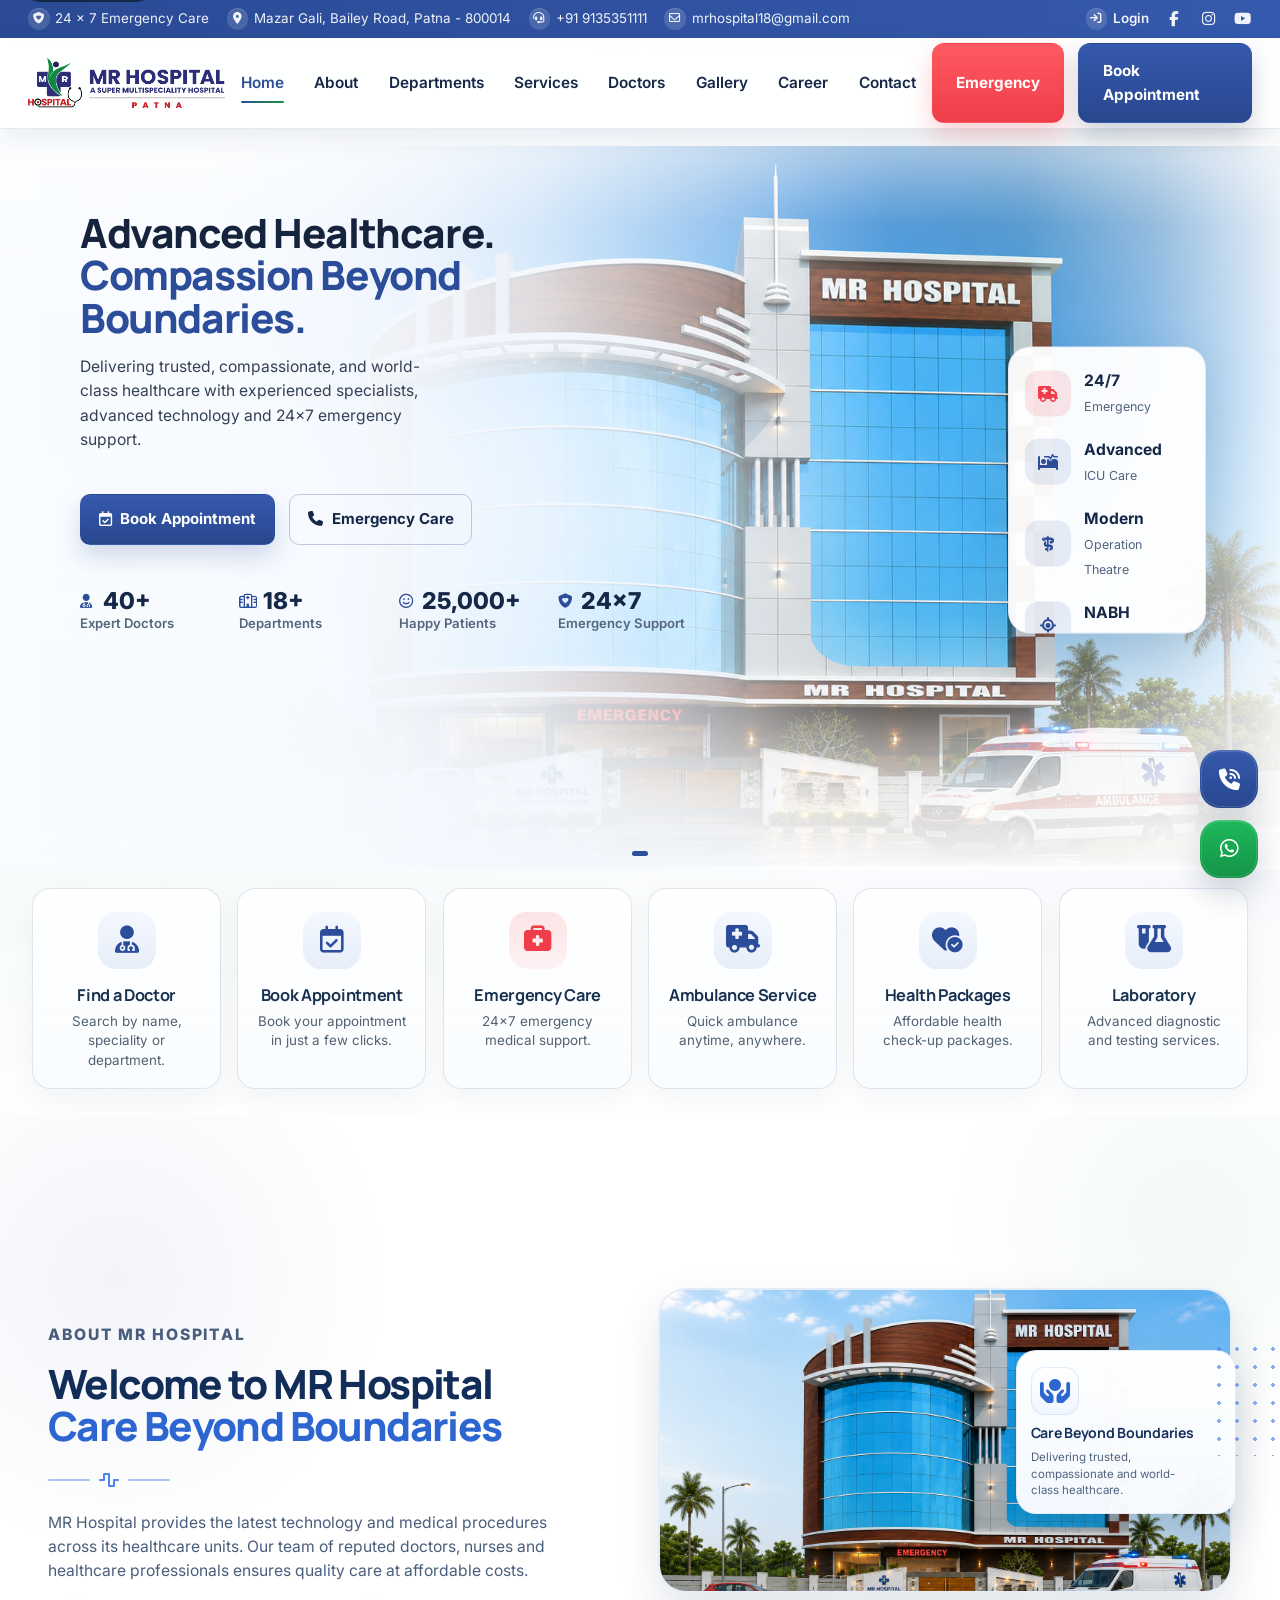
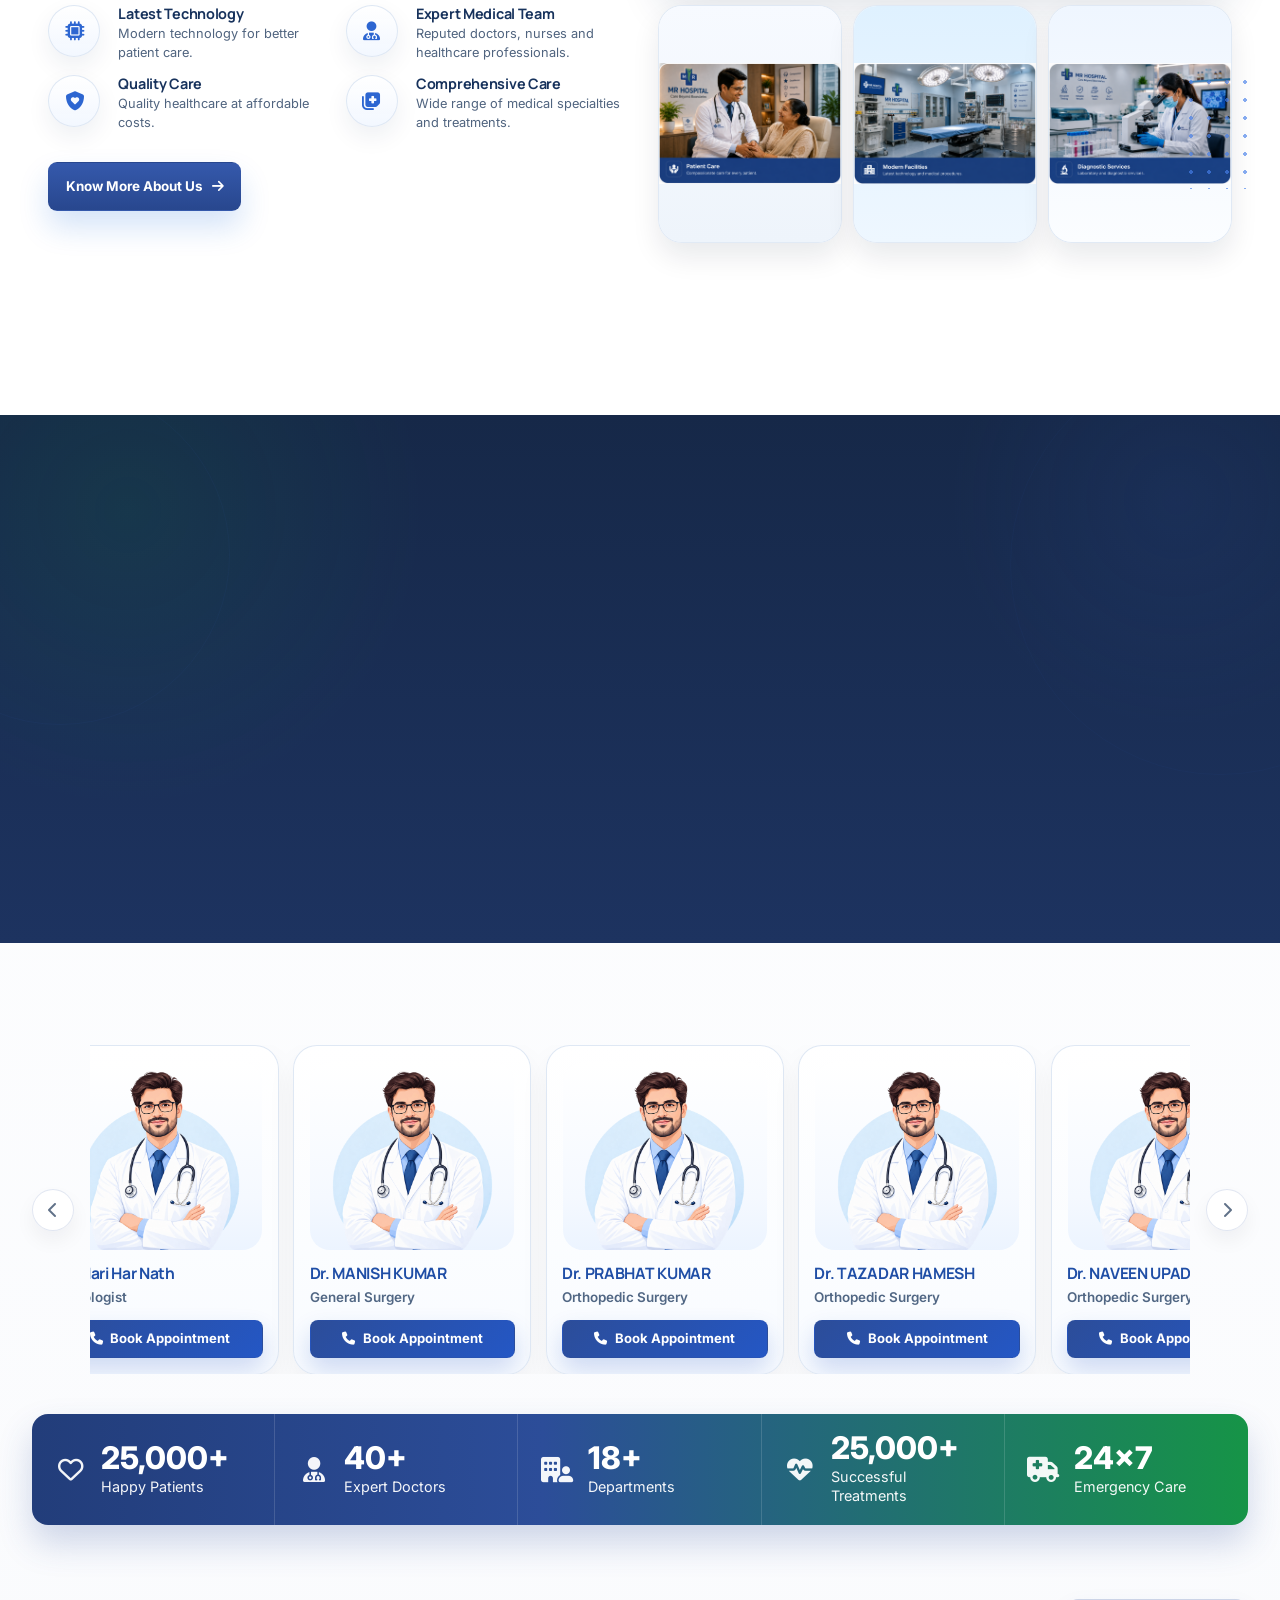
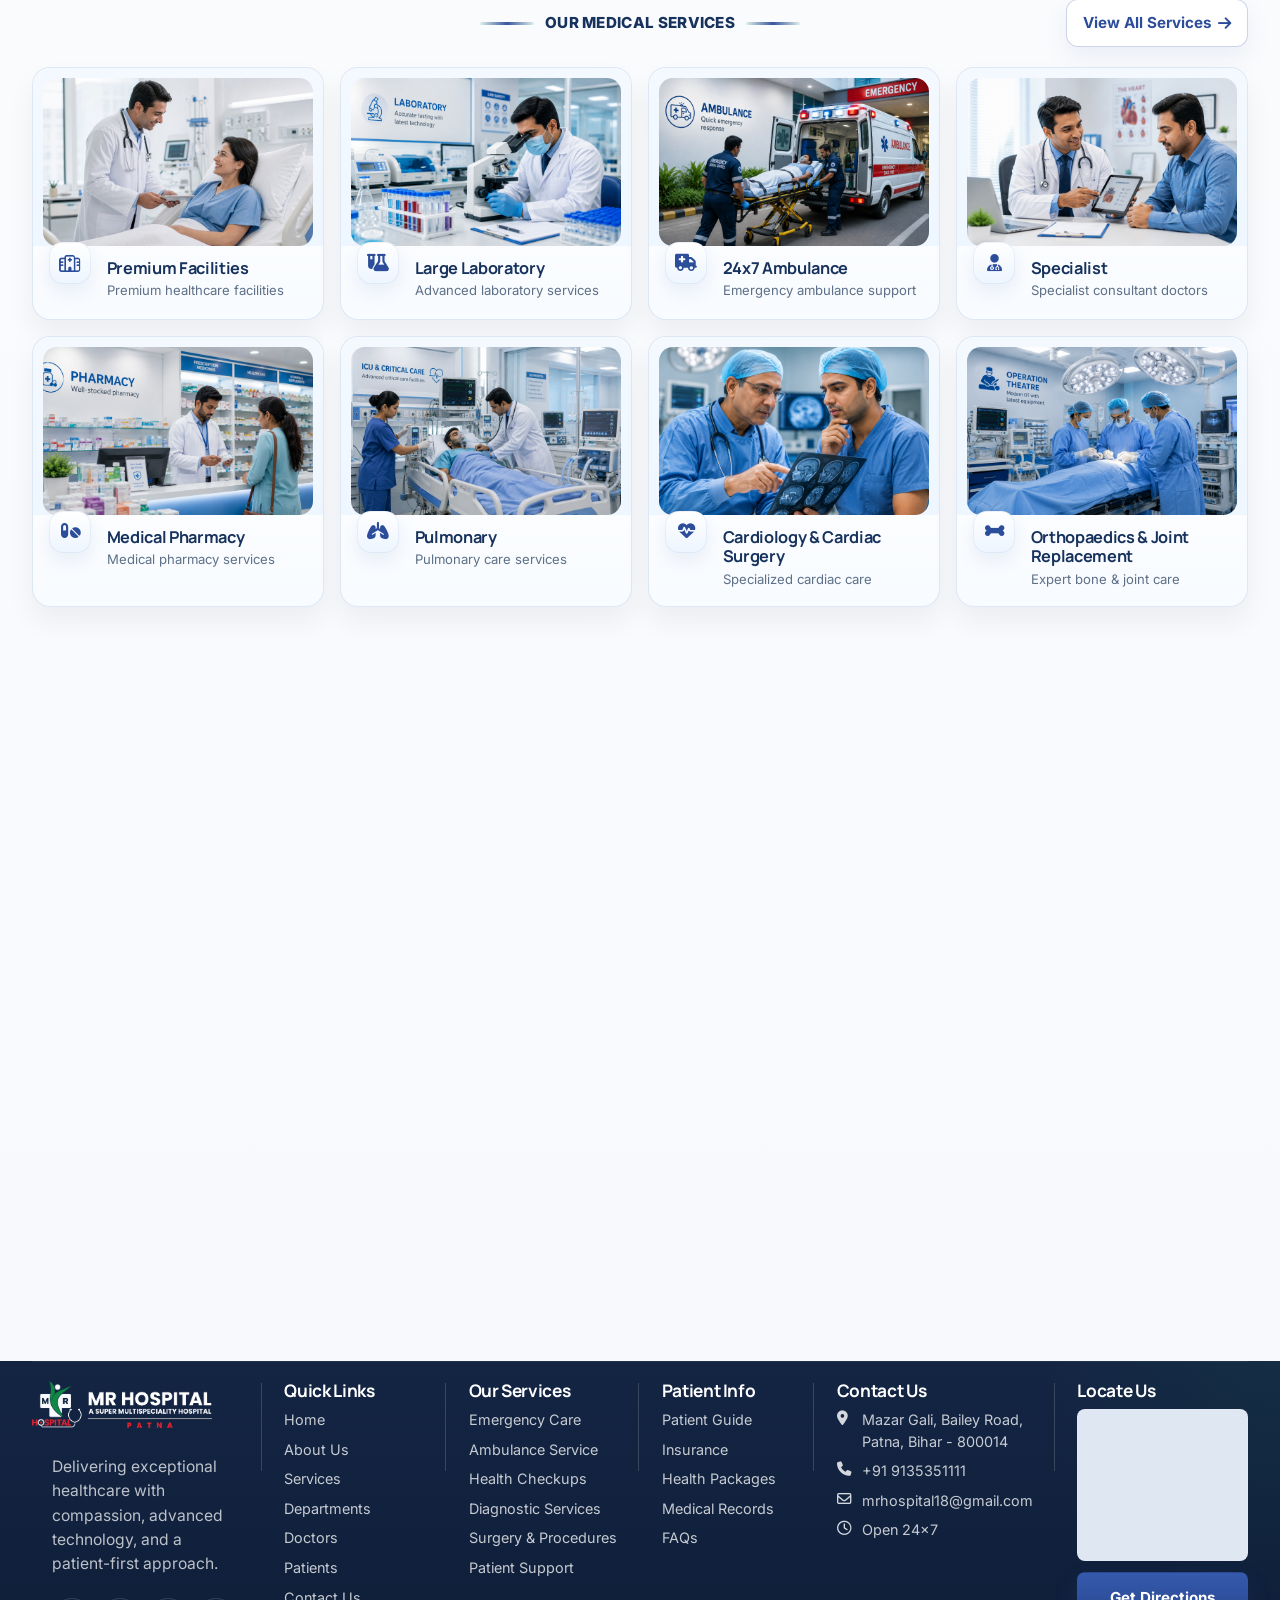
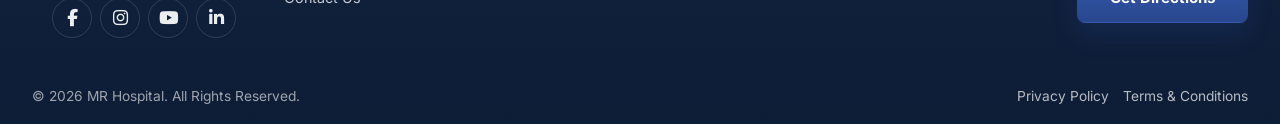
==== commit a81d1d78: "final commit" ====
--- a/index.html
+++ b/index.html
@@ -989,7 +989,7 @@
           <article class="doctors-highlights__item">
             <i class="fa-solid fa-heart-pulse" aria-hidden="true"></i>
             <div>
-              <strong>1,50,000+</strong>
+              <strong>25,000+</strong>
               <span>Successful Treatments</span>
             </div>
           </article>
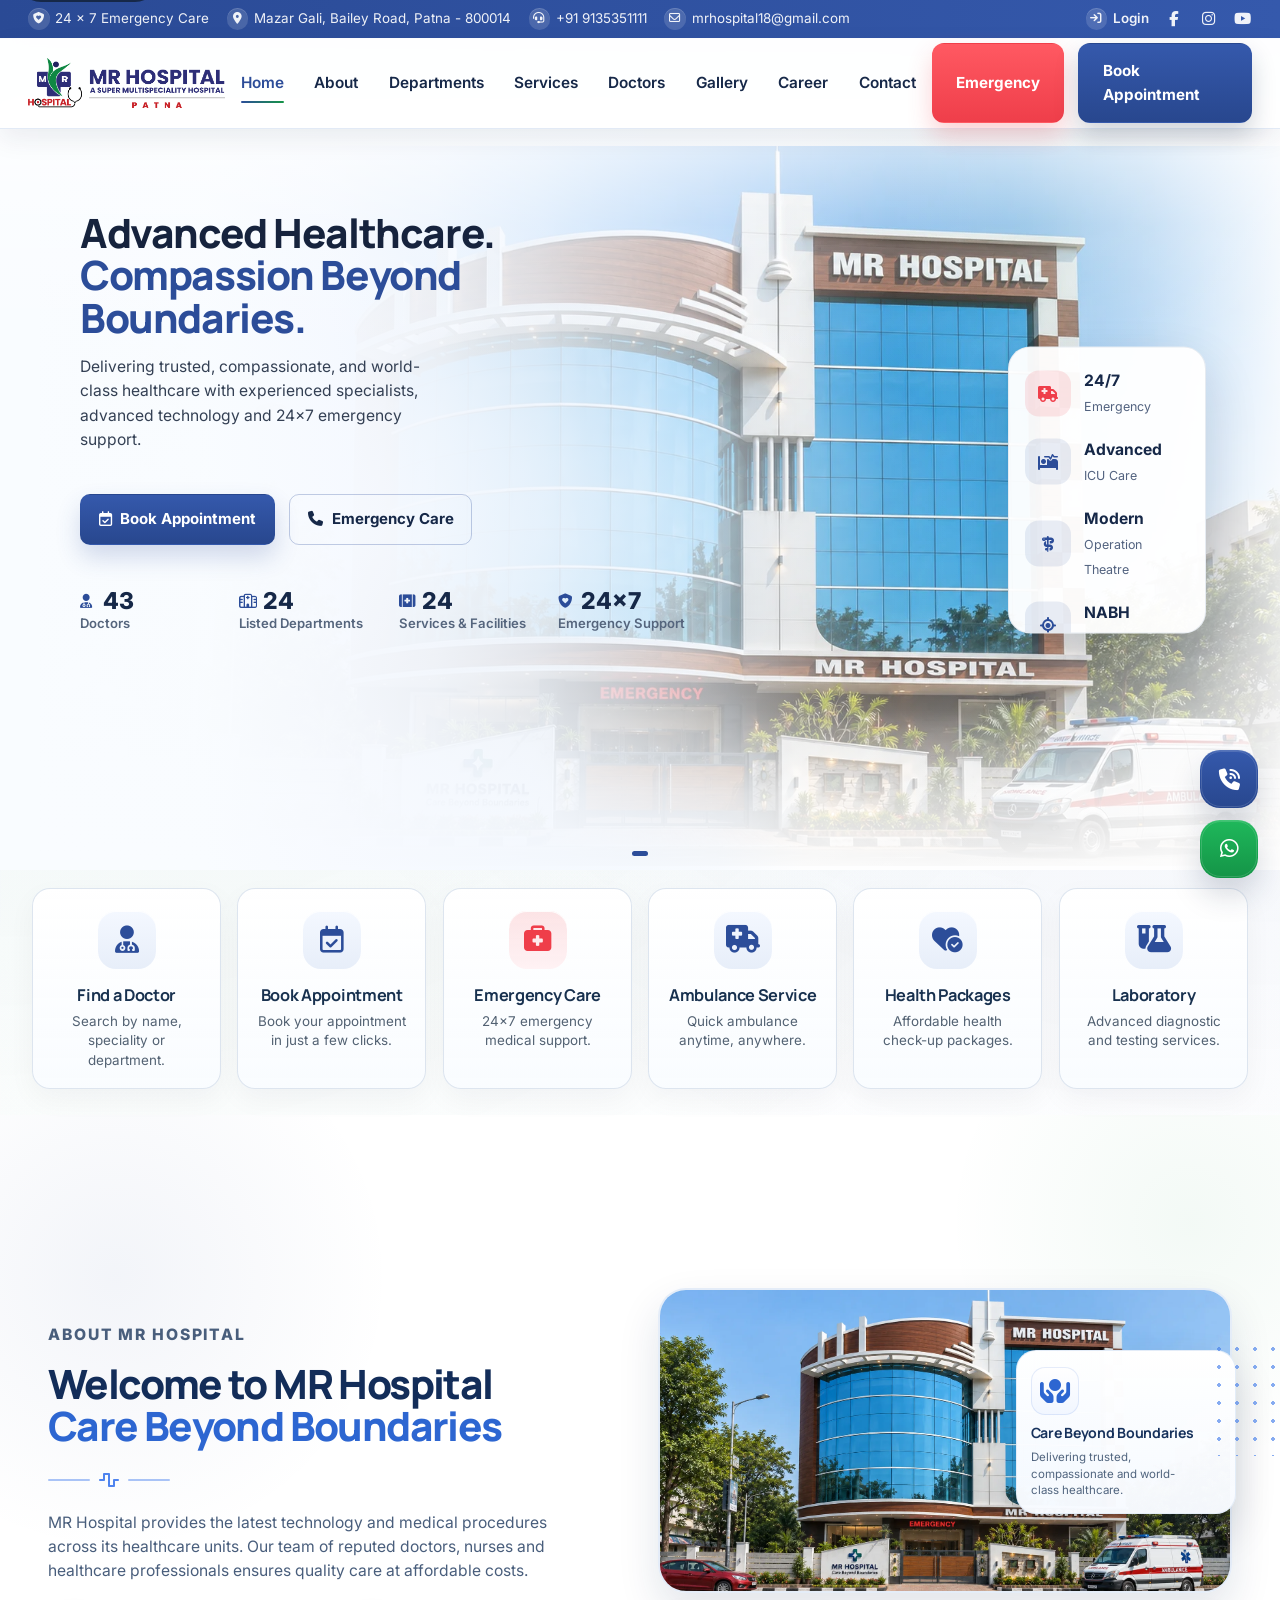
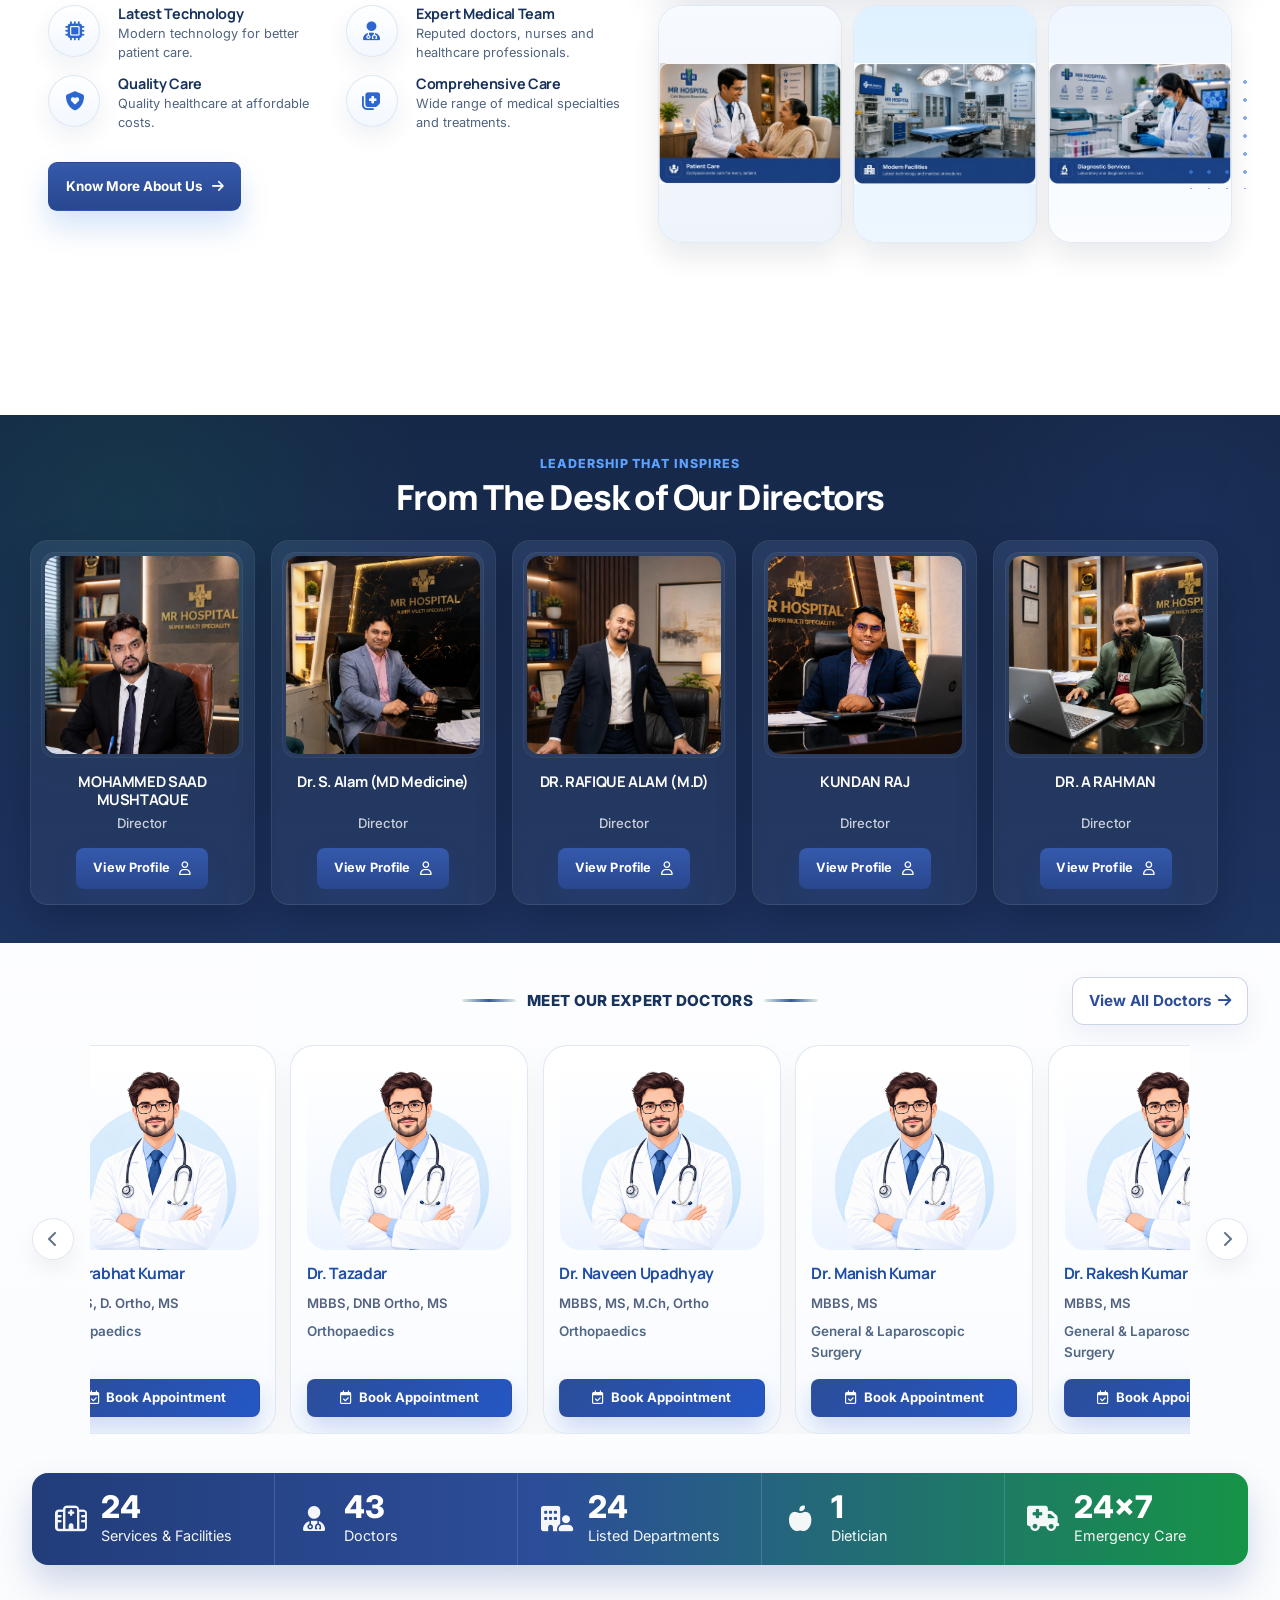
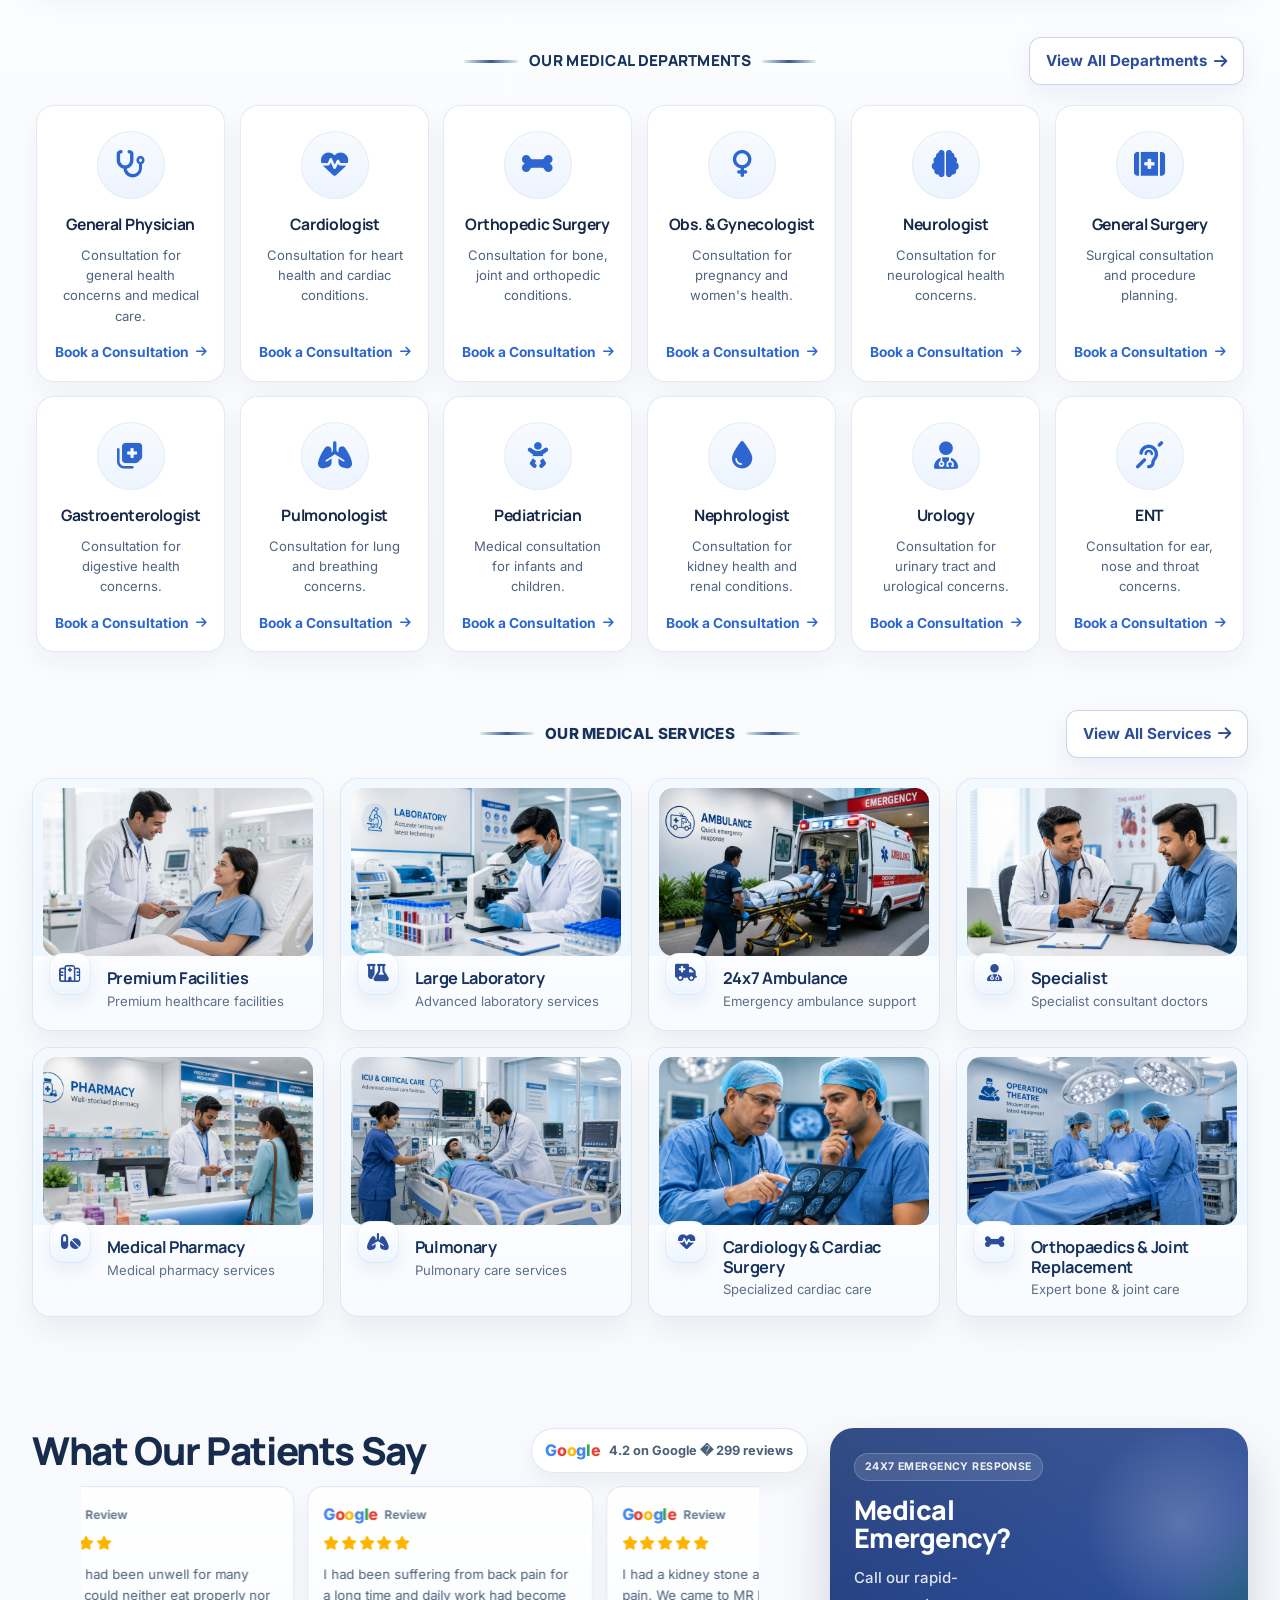
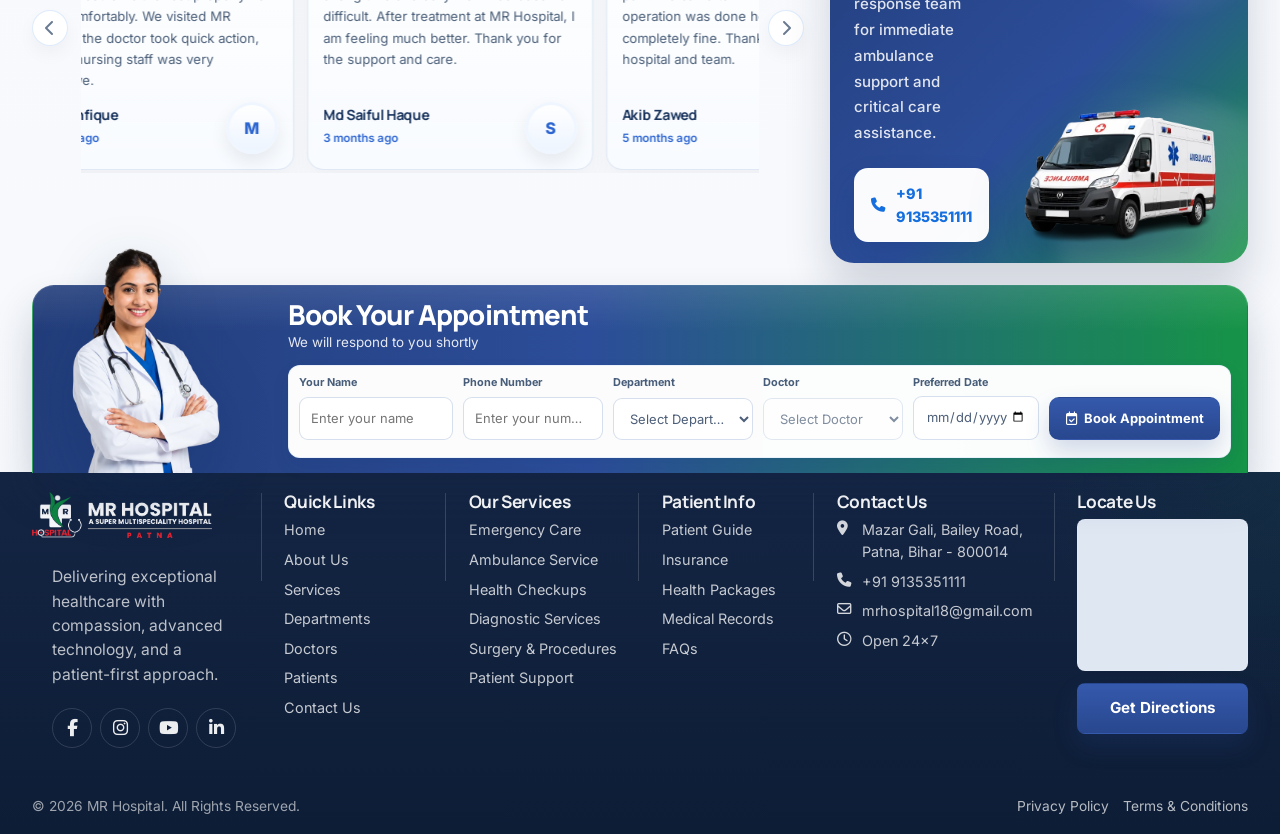
==== commit bc3a9cca: "final chnages" ====
--- a/index.html
+++ b/index.html
@@ -21,11 +21,11 @@
   <meta property="og:title" content="MR Hospital Patna | Multi-Speciality Hospital on Bailey Road">
   <meta property="og:description" content="Trusted multi-speciality healthcare in Patna with 24x7 emergency support, experienced doctors, diagnostics, ICU care, and ambulance service.">
   <meta property="og:site_name" content="MR Hospital">
-  <meta property="og:image" content="assets/images/hero/mr-hospital-hero-photo.png">
+  <meta property="og:image" content="assets/images/hero/mr-hospital-hero-building.png">
   <meta name="twitter:card" content="summary_large_image">
   <meta name="twitter:title" content="MR Hospital Patna | Multi-Speciality Hospital on Bailey Road">
   <meta name="twitter:description" content="Patient-first healthcare in Patna with emergency support, specialists, diagnostics, ICU care, and ambulance service.">
-  <meta name="twitter:image" content="assets/images/hero/mr-hospital-hero-photo.png">
+  <meta name="twitter:image" content="assets/images/hero/mr-hospital-hero-building.png">
   <link rel="preconnect" href="https://fonts.googleapis.com">
   <link rel="preconnect" href="https://fonts.gstatic.com" crossorigin>
   <link href="https://fonts.googleapis.com/css2?family=Inter:wght@400;500;600;700;800&family=Manrope:wght@700;800&display=swap" rel="stylesheet">
@@ -41,7 +41,7 @@
       "@context": "https://schema.org",
       "@type": "Hospital",
       "name": "MR Hospital",
-      "image": "assets/images/hero/mr-hospital-hero-photo.png",
+      "image": "assets/images/hero/mr-hospital-hero-building.png",
       "telephone": "+91 9135351111",
       "email": "mrhospital18@gmail.com",
       "address": {
@@ -140,7 +140,7 @@
         <div class="hero-stage reveal" data-hero-slider>
           <div class="hero-slider">
             <figure class="hero-slide is-active" data-hero-slide>
-              <img src="assets/images/hero/mr-hospital-hero-photo.png" alt="Premium view of MR Hospital exterior with ambulance at entrance" width="1792" height="1024">
+              <img src="assets/images/hero/mr-hospital-hero-building.webp" alt="MR Hospital building with emergency entrance and ambulance" width="1672" height="941" fetchpriority="high">
             </figure>
           </div>
           <div class="hero-stage__overlay"></div>
@@ -158,9 +158,9 @@
               <a class="btn btn-outline" href="tel:+919135351111"><i class="fa-solid fa-phone" aria-hidden="true"></i><span>Emergency Care</span></a>
             </div>
             <ul class="hero-metrics hero-metrics--inline" aria-label="Hospital highlights">
-              <li><i class="fa-solid fa-user-doctor" aria-hidden="true"></i><strong>40+</strong><span>Expert Doctors</span></li>
-              <li><i class="fa-regular fa-hospital" aria-hidden="true"></i><strong>18+</strong><span>Departments</span></li>
-              <li><i class="fa-regular fa-face-smile" aria-hidden="true"></i><strong>25,000+</strong><span>Happy Patients</span></li>
+              <li><i class="fa-solid fa-user-doctor" aria-hidden="true"></i><strong>43</strong><span>Doctors</span></li>
+              <li><i class="fa-regular fa-hospital" aria-hidden="true"></i><strong>24</strong><span>Listed Departments</span></li>
+              <li><i class="fa-solid fa-kit-medical" aria-hidden="true"></i><strong>24</strong><span>Services &amp; Facilities</span></li>
               <li><i class="fa-solid fa-shield-heart" aria-hidden="true"></i><strong>24x7</strong><span>Emergency Support</span></li>
             </ul>
           </div>
@@ -322,7 +322,7 @@
 
         <div class="about-showcase__visual">
           <div class="about-showcase__hero-frame">
-            <img src="assets/images/hospital/about-showcase-building.png" alt="MR Hospital building exterior with ambulance in front" width="1536" height="1024" loading="lazy">
+            <img src="assets/images/hero/mr-hospital-hero-building.webp" alt="MR Hospital building with emergency entrance and ambulance" width="1672" height="941" loading="lazy">
           </div>
           <div class="about-showcase__floating-card">
             <div class="about-showcase__floating-icon" aria-hidden="true">
@@ -334,13 +334,13 @@
           <div class="about-showcase__dots about-showcase__dots--top" aria-hidden="true"></div>
           <div class="about-showcase__gallery">
             <article class="about-gallery-card about-gallery-card--care">
-              <img src="assets/images/hospital/about-showcase-care.png" alt="Doctor with patient showing compassionate care" width="1536" height="1024" loading="lazy">
+              <img src="assets/images/hospital/about-showcase-care.webp" alt="Doctor with patient showing compassionate care" width="1536" height="1024" loading="lazy">
             </article>
             <article class="about-gallery-card about-gallery-card--infrastructure">
-              <img src="assets/images/hospital/about-showcase-infrastructure.png" alt="Advanced operation theatre infrastructure" width="1536" height="1024" loading="lazy">
+              <img src="assets/images/hospital/about-showcase-infrastructure.webp" alt="Advanced operation theatre infrastructure" width="1536" height="1024" loading="lazy">
             </article>
             <article class="about-gallery-card about-gallery-card--diagnosis">
-              <img src="assets/images/hospital/about-showcase-diagnosis.png" alt="Accurate laboratory diagnosis facilities" width="1536" height="1024" loading="lazy">
+              <img src="assets/images/hospital/about-showcase-diagnosis.webp" alt="Accurate laboratory diagnosis facilities" width="1536" height="1024" loading="lazy">
             </article>
           </div>
           <div class="about-showcase__dots about-showcase__dots--bottom" aria-hidden="true"></div>
@@ -358,7 +358,7 @@
           <div class="leadership__grid">
             <article class="leader-card leader-card--director">
               <div class="leader-card__media">
-                <button class="leader-photo-trigger" type="button" data-photo-popup-trigger data-photo-src="assets/images/directors/Mohammad_Saad.jpeg" data-photo-alt="Portrait of Mohammed Saad Mushtaque, Director of MR Hospital" data-photo-name="MOHAMMED SAAD MUSHTAQUE" data-photo-role="Director, MR Hospital" data-photo-description="Leading MR Hospital with a strong focus on service quality, patient trust, and modern healthcare growth." data-photo-link="about.html#director-mohammed-saad-mushtaque" aria-label="Open photo of Mohammed Saad Mushtaque">
+                <button class="leader-photo-trigger" type="button" data-photo-popup-trigger data-photo-src="assets/images/directors/Mohammad_Saad.jpeg" data-photo-alt="Portrait of Mohammed Saad Mushtaque, Director of MR Hospital" data-photo-name="MOHAMMED SAAD MUSHTAQUE" data-photo-role="Director, MR Hospital" data-photo-description="Committed to clear communication and compassionate patient support. His focus is on helping patients understand their care and encouraging doctors, nurses and hospital teams to work together for patient well-being." data-photo-link="about.html#director-mohammed-saad-mushtaque" aria-label="Open photo of Mohammed Saad Mushtaque">
                   <img class="leader-photo leader-photo--saad" src="assets/images/directors/Mohammad_Saad.jpeg" alt="Portrait of Mohammed Saad Mushtaque, Director of MR Hospital" width="1047" height="1600" loading="lazy">
                 </button>
               </div>
@@ -370,20 +370,20 @@
               </article>
             <article class="leader-card leader-card--director">
               <div class="leader-card__media">
-                <button class="leader-photo-trigger" type="button" data-photo-popup-trigger data-photo-src="assets/images/directors/Dr_S_Alam_New.png" data-photo-alt="Portrait of Dr. S Alam (M.D Medicine), Director of MR Hospital" data-photo-name="DR. S ALAM (M.D MEDICINE)" data-photo-role="Director, MR Hospital" data-photo-description="Bringing deep clinical leadership and a patient-first approach to everyday hospital care and decisions." data-photo-link="about.html#director-s-alam" aria-label="Open photo of Dr. S Alam">
-                  <img class="leader-photo leader-photo--salam" src="assets/images/directors/Dr_S_Alam_New.png" alt="Portrait of Dr. S Alam (M.D Medicine), Director of MR Hospital" width="1456" height="1632" loading="lazy">
+                <button class="leader-photo-trigger" type="button" data-photo-popup-trigger data-photo-src="assets/images/directors/Dr_S_Alam_New.webp" data-photo-alt="Portrait of Dr. S. Alam (MD Medicine), Director of MR Hospital" data-photo-name="Dr. S. Alam (MD Medicine)" data-photo-role="Director, MR Hospital" data-photo-description="Committed to a welcoming and reassuring care environment. His focus is on compassionate teamwork, respectful communication and helping patients feel supported throughout their time at MR Hospital." data-photo-link="about.html#director-s-alam" aria-label="Open photo of Dr. S Alam">
+                  <img class="leader-photo leader-photo--salam" src="assets/images/directors/Dr_S_Alam_New.webp" alt="Portrait of Dr. S. Alam (MD Medicine), Director of MR Hospital" width="1456" height="1632" loading="lazy">
                 </button>
               </div>
                 <div class="leader-card__body">
-                  <h3>DR. S ALAM (M.D MEDICINE)</h3>
+                  <h3>Dr. S. Alam (MD Medicine)</h3>
                   <p class="leader-role">Director</p>
                   <a class="leader-profile-btn" href="about.html#director-s-alam">View Profile <i class="fa-regular fa-user" aria-hidden="true"></i></a>
                 </div>
               </article>
             <article class="leader-card leader-card--director">
               <div class="leader-card__media">
-                <button class="leader-photo-trigger" type="button" data-photo-popup-trigger data-photo-src="assets/images/directors/Dr_Rafique_Alam_New.png" data-photo-alt="Portrait of Dr. Rafique Alam (M.D), Director of MR Hospital" data-photo-name="DR. RAFIQUE ALAM (M.D)" data-photo-role="Director, MR Hospital" data-photo-description="Guiding operations with medical insight, coordinated planning, and a commitment to dependable patient care." data-photo-link="about.html#director-rafique-alam" aria-label="Open photo of Dr. Rafique Alam">
-                  <img class="leader-photo leader-photo--rafique" src="assets/images/directors/Dr_Rafique_Alam_New.png" alt="Portrait of Dr. Rafique Alam (M.D), Director of MR Hospital" width="1456" height="1632" loading="lazy">
+                <button class="leader-photo-trigger" type="button" data-photo-popup-trigger data-photo-src="assets/images/directors/dr-rafique-alam-portrait.jpeg" data-photo-alt="Portrait of Dr. Rafique Alam (M.D), Director of MR Hospital" data-photo-name="DR. RAFIQUE ALAM (M.D)" data-photo-role="Director, MR Hospital" data-photo-description="Focused on thoughtful patient care and coordinated hospital services. His approach emphasises attentive medical support, well-maintained facilities and respect for each patient&#x27;s individual needs." data-photo-link="about.html#director-rafique-alam" aria-label="Open photo of Dr. Rafique Alam">
+                  <img class="leader-photo leader-photo--rafique" src="assets/images/directors/dr-rafique-alam-portrait.jpeg" alt="Portrait of Dr. Rafique Alam (M.D), Director of MR Hospital" width="960" height="1280" loading="lazy">
                 </button>
               </div>
                 <div class="leader-card__body">
@@ -394,8 +394,8 @@
               </article>
             <article class="leader-card leader-card--director">
               <div class="leader-card__media">
-                <button class="leader-photo-trigger" type="button" data-photo-popup-trigger data-photo-src="assets/images/directors/Kundan_Raj_New.png" data-photo-alt="Portrait of Kundan Raj, Director of MR Hospital" data-photo-name="KUNDAN RAJ" data-photo-role="Director, MR Hospital" data-photo-description="Supporting institutional development through consistent leadership, execution, and patient-service excellence." data-photo-link="about.html#director-kundan-raj" aria-label="Open photo of Kundan Raj">
-                  <img class="leader-photo leader-photo--kundan" src="assets/images/directors/Kundan_Raj_New.png" alt="Portrait of Kundan Raj, Director of MR Hospital" width="1456" height="1632" loading="lazy">
+                <button class="leader-photo-trigger" type="button" data-photo-popup-trigger data-photo-src="assets/images/directors/Kundan_Raj_New.webp" data-photo-alt="Portrait of Kundan Raj, Director of MR Hospital" data-photo-name="KUNDAN RAJ" data-photo-role="Director, MR Hospital" data-photo-description="Focused on responsive hospital services and support for patients and families. His priorities include coordination across teams, clear guidance and helping people connect with appropriate care." data-photo-link="about.html#director-kundan-raj" aria-label="Open photo of Kundan Raj">
+                  <img class="leader-photo leader-photo--kundan" src="assets/images/directors/Kundan_Raj_New.webp" alt="Portrait of Kundan Raj, Director of MR Hospital" width="1456" height="1632" loading="lazy">
                 </button>
               </div>
                 <div class="leader-card__body">
@@ -406,8 +406,8 @@
               </article>
             <article class="leader-card leader-card--director">
               <div class="leader-card__media">
-                <button class="leader-photo-trigger" type="button" data-photo-popup-trigger data-photo-src="assets/images/directors/Dr_A_Rahman_New.png" data-photo-alt="Portrait of Dr. A Rahman, Director of MR Hospital" data-photo-name="DR. A RAHMAN" data-photo-role="Director, MR Hospital" data-photo-description="Helping shape a responsive, compassionate hospital environment with focus on care quality and continuity." data-photo-link="about.html#director-a-rahman" aria-label="Open photo of Dr. A Rahman">
-                  <img class="leader-photo leader-photo--arahman" src="assets/images/directors/Dr_A_Rahman_New.png" alt="Portrait of Dr. A Rahman, Director of MR Hospital" width="1456" height="1632" loading="lazy">
+                <button class="leader-photo-trigger" type="button" data-photo-popup-trigger data-photo-src="assets/images/directors/Dr_A_Rahman_New.webp" data-photo-alt="Portrait of Dr. A Rahman, Director of MR Hospital" data-photo-name="DR. A RAHMAN" data-photo-role="Director, MR Hospital" data-photo-description="Committed to preventive health awareness and clear patient guidance. His focus is on helping people understand their healthcare needs and encouraging a supportive approach to consultations and health check-ups." data-photo-link="about.html#director-a-rahman" aria-label="Open photo of Dr. A Rahman">
+                  <img class="leader-photo leader-photo--arahman" src="assets/images/directors/Dr_A_Rahman_New.webp" alt="Portrait of Dr. A Rahman, Director of MR Hospital" width="1456" height="1632" loading="lazy">
                 </button>
               </div>
                 <div class="leader-card__body">
@@ -433,526 +433,7 @@
           </button>
           <div class="doctors-preview__viewport" data-doctors-carousel>
             <div class="doctors-preview__grid">
-              <article class="doctor-card doctor-card--specialist">
-              <div class="doctor-card__media">
-                <img class="doctor-portrait doctor-portrait--default" src="assets/images/doctors/doctor-default.png" alt="Doctor illustration for Dr. Hari Har Nath" width="626" height="626" loading="lazy">
-              </div>
-              <div class="doctor-card__body">
-                <h3>Dr. Hari Har Nath</h3>
-                <p class="doctor-meta doctor-meta--speciality">Oncologist</p>
-                <div class="doctor-card__actions">
-                  <a class="doctor-action" href="appointment.html" aria-label="Call Dr. Hari Har Nath"><i class="fa-solid fa-phone" aria-hidden="true"></i></a>
-                  <a class="doctor-action" href="doctors.html" aria-label="View Dr. Hari Har Nath profile"><i class="fa-regular fa-user" aria-hidden="true"></i></a>
-                </div>
-              </div>
-              </article>
-              <article class="doctor-card doctor-card--specialist">
-              <div class="doctor-card__media">
-                <img class="doctor-portrait doctor-portrait--default" src="assets/images/doctors/doctor-default.png" alt="Doctor illustration for Dr. MANISH KUMAR" width="626" height="626" loading="lazy">
-              </div>
-              <div class="doctor-card__body">
-                <h3>Dr. MANISH KUMAR</h3>
-                <p class="doctor-meta doctor-meta--speciality">General Surgery</p>
-                <div class="doctor-card__actions">
-                  <a class="doctor-action" href="appointment.html" aria-label="Call Dr. MANISH KUMAR"><i class="fa-solid fa-phone" aria-hidden="true"></i></a>
-                  <a class="doctor-action" href="doctors.html" aria-label="View Dr. MANISH KUMAR profile"><i class="fa-regular fa-user" aria-hidden="true"></i></a>
-                </div>
-              </div>
-              </article>
-              <article class="doctor-card doctor-card--specialist">
-              <div class="doctor-card__media">
-                <img class="doctor-portrait doctor-portrait--default" src="assets/images/doctors/doctor-default.png" alt="Doctor illustration for Dr. PRABHAT KUMAR" width="626" height="626" loading="lazy">
-              </div>
-              <div class="doctor-card__body">
-                <h3>Dr. PRABHAT KUMAR</h3>
-                <p class="doctor-meta doctor-meta--speciality">Orthopedic Surgery</p>
-                <div class="doctor-card__actions">
-                  <a class="doctor-action" href="appointment.html" aria-label="Call Dr. PRABHAT KUMAR"><i class="fa-solid fa-phone" aria-hidden="true"></i></a>
-                  <a class="doctor-action" href="doctors.html" aria-label="View Dr. PRABHAT KUMAR profile"><i class="fa-regular fa-user" aria-hidden="true"></i></a>
-                </div>
-              </div>
-              </article>
-              <article class="doctor-card doctor-card--specialist">
-              <div class="doctor-card__media">
-                <img class="doctor-portrait doctor-portrait--default" src="assets/images/doctors/doctor-default.png" alt="Doctor illustration for Dr. TAZADAR HAMESH" width="626" height="626" loading="lazy">
-              </div>
-              <div class="doctor-card__body">
-                <h3>Dr. TAZADAR HAMESH</h3>
-                <p class="doctor-meta doctor-meta--speciality">Orthopedic Surgery</p>
-                <div class="doctor-card__actions">
-                  <a class="doctor-action" href="appointment.html" aria-label="Call Dr. TAZADAR HAMESH"><i class="fa-solid fa-phone" aria-hidden="true"></i></a>
-                  <a class="doctor-action" href="doctors.html" aria-label="View Dr. TAZADAR HAMESH profile"><i class="fa-regular fa-user" aria-hidden="true"></i></a>
-                </div>
-              </div>
-              </article>
-              <article class="doctor-card doctor-card--specialist">
-              <div class="doctor-card__media">
-                <img class="doctor-portrait doctor-portrait--default" src="assets/images/doctors/doctor-default.png" alt="Doctor illustration for Dr. NAVEEN UPADHYAY" width="626" height="626" loading="lazy">
-              </div>
-              <div class="doctor-card__body">
-                <h3>Dr. NAVEEN UPADHYAY</h3>
-                <p class="doctor-meta doctor-meta--speciality">Orthopedic Surgery</p>
-                <div class="doctor-card__actions">
-                  <a class="doctor-action" href="appointment.html" aria-label="Call Dr. NAVEEN UPADHYAY"><i class="fa-solid fa-phone" aria-hidden="true"></i></a>
-                  <a class="doctor-action" href="doctors.html" aria-label="View Dr. NAVEEN UPADHYAY profile"><i class="fa-regular fa-user" aria-hidden="true"></i></a>
-                </div>
-              </div>
-              </article>
-              <article class="doctor-card doctor-card--specialist">
-              <div class="doctor-card__media">
-                <img class="doctor-portrait doctor-portrait--default" src="assets/images/doctors/doctor-default.png" alt="Doctor illustration for Dr. Md. FAIZUL HAQUE" width="626" height="626" loading="lazy">
-              </div>
-              <div class="doctor-card__body">
-                <h3>Dr. Md. FAIZUL HAQUE</h3>
-                <p class="doctor-meta doctor-meta--speciality">Urology</p>
-                <div class="doctor-card__actions">
-                  <a class="doctor-action" href="appointment.html" aria-label="Call Dr. Md. FAIZUL HAQUE"><i class="fa-solid fa-phone" aria-hidden="true"></i></a>
-                  <a class="doctor-action" href="doctors.html" aria-label="View Dr. Md. FAIZUL HAQUE profile"><i class="fa-regular fa-user" aria-hidden="true"></i></a>
-                </div>
-              </div>
-              </article>
-              <article class="doctor-card doctor-card--specialist">
-              <div class="doctor-card__media">
-                <img class="doctor-portrait doctor-portrait--default" src="assets/images/doctors/doctor-default.png" alt="Doctor illustration for Dr. ROHIT KUMAR" width="626" height="626" loading="lazy">
-              </div>
-              <div class="doctor-card__body">
-                <h3>Dr. ROHIT KUMAR</h3>
-                <p class="doctor-meta doctor-meta--speciality">Urology</p>
-                <div class="doctor-card__actions">
-                  <a class="doctor-action" href="appointment.html" aria-label="Call Dr. ROHIT KUMAR"><i class="fa-solid fa-phone" aria-hidden="true"></i></a>
-                  <a class="doctor-action" href="doctors.html" aria-label="View Dr. ROHIT KUMAR profile"><i class="fa-regular fa-user" aria-hidden="true"></i></a>
-                </div>
-              </div>
-              </article>
-              <article class="doctor-card doctor-card--specialist">
-              <div class="doctor-card__media">
-                <img class="doctor-portrait doctor-portrait--default" src="assets/images/doctors/doctor-default.png" alt="Doctor illustration for Dr. S K SINGH" width="626" height="626" loading="lazy">
-              </div>
-              <div class="doctor-card__body">
-                <h3>Dr. S K SINGH</h3>
-                <p class="doctor-meta doctor-meta--speciality">Neuro Surgery</p>
-                <div class="doctor-card__actions">
-                  <a class="doctor-action" href="appointment.html" aria-label="Call Dr. S K SINGH"><i class="fa-solid fa-phone" aria-hidden="true"></i></a>
-                  <a class="doctor-action" href="doctors.html" aria-label="View Dr. S K SINGH profile"><i class="fa-regular fa-user" aria-hidden="true"></i></a>
-                </div>
-              </div>
-              </article>
-              <article class="doctor-card doctor-card--specialist">
-              <div class="doctor-card__media">
-                <img class="doctor-portrait doctor-portrait--default" src="assets/images/doctors/doctor-default.png" alt="Doctor illustration for Dr. B. Kumar Singh" width="626" height="626" loading="lazy">
-              </div>
-              <div class="doctor-card__body">
-                <h3>Dr. B. Kumar Singh</h3>
-                <p class="doctor-meta doctor-meta--speciality">Neuro Surgery</p>
-                <div class="doctor-card__actions">
-                  <a class="doctor-action" href="appointment.html" aria-label="Call Dr. B. Kumar Singh"><i class="fa-solid fa-phone" aria-hidden="true"></i></a>
-                  <a class="doctor-action" href="doctors.html" aria-label="View Dr. B. Kumar Singh profile"><i class="fa-regular fa-user" aria-hidden="true"></i></a>
-                </div>
-              </div>
-              </article>
-              <article class="doctor-card doctor-card--specialist">
-              <div class="doctor-card__media">
-                <img class="doctor-portrait doctor-portrait--default" src="assets/images/doctors/doctor-default.png" alt="Doctor illustration for Dr. A K JHA" width="626" height="626" loading="lazy">
-              </div>
-              <div class="doctor-card__body">
-                <h3>Dr. A K JHA</h3>
-                <p class="doctor-meta doctor-meta--speciality">Neuro Medicine</p>
-                <div class="doctor-card__actions">
-                  <a class="doctor-action" href="appointment.html" aria-label="Call Dr. A K JHA"><i class="fa-solid fa-phone" aria-hidden="true"></i></a>
-                  <a class="doctor-action" href="doctors.html" aria-label="View Dr. A K JHA profile"><i class="fa-regular fa-user" aria-hidden="true"></i></a>
-                </div>
-              </div>
-              </article>
-              <article class="doctor-card doctor-card--specialist">
-              <div class="doctor-card__media">
-                <img class="doctor-portrait doctor-portrait--default" src="assets/images/doctors/doctor-default.png" alt="Doctor illustration for Dr. Hemant Kumar" width="626" height="626" loading="lazy">
-              </div>
-              <div class="doctor-card__body">
-                <h3>Dr. Hemant Kumar</h3>
-                <p class="doctor-meta doctor-meta--speciality">Neuro Medicine</p>
-                <div class="doctor-card__actions">
-                  <a class="doctor-action" href="appointment.html" aria-label="Call Dr. Hemant Kumar"><i class="fa-solid fa-phone" aria-hidden="true"></i></a>
-                  <a class="doctor-action" href="doctors.html" aria-label="View Dr. Hemant Kumar profile"><i class="fa-regular fa-user" aria-hidden="true"></i></a>
-                </div>
-              </div>
-              </article>
-              <article class="doctor-card doctor-card--specialist">
-              <div class="doctor-card__media">
-                <img class="doctor-portrait doctor-portrait--default" src="assets/images/doctors/doctor-default.png" alt="Doctor illustration for Dr. S.P. SINGH" width="626" height="626" loading="lazy">
-              </div>
-              <div class="doctor-card__body">
-                <h3>Dr. S.P. SINGH</h3>
-                <p class="doctor-meta doctor-meta--speciality">Oncology Surgeon</p>
-                <div class="doctor-card__actions">
-                  <a class="doctor-action" href="appointment.html" aria-label="Call Dr. S.P. SINGH"><i class="fa-solid fa-phone" aria-hidden="true"></i></a>
-                  <a class="doctor-action" href="doctors.html" aria-label="View Dr. S.P. SINGH profile"><i class="fa-regular fa-user" aria-hidden="true"></i></a>
-                </div>
-              </div>
-              </article>
-              <article class="doctor-card doctor-card--specialist">
-              <div class="doctor-card__media">
-                <img class="doctor-portrait doctor-portrait--default" src="assets/images/doctors/doctor-default.png" alt="Doctor illustration for Dr. JAMSED ANWER" width="626" height="626" loading="lazy">
-              </div>
-              <div class="doctor-card__body">
-                <h3>Dr. JAMSED ANWER</h3>
-                <p class="doctor-meta doctor-meta--speciality">Nephrologist</p>
-                <div class="doctor-card__actions">
-                  <a class="doctor-action" href="appointment.html" aria-label="Call Dr. JAMSED ANWER"><i class="fa-solid fa-phone" aria-hidden="true"></i></a>
-                  <a class="doctor-action" href="doctors.html" aria-label="View Dr. JAMSED ANWER profile"><i class="fa-regular fa-user" aria-hidden="true"></i></a>
-                </div>
-              </div>
-              </article>
-              <article class="doctor-card doctor-card--specialist">
-              <div class="doctor-card__media">
-                <img class="doctor-portrait doctor-portrait--default" src="assets/images/doctors/doctor-default.png" alt="Doctor illustration for Dr. T.N RAJ" width="626" height="626" loading="lazy">
-              </div>
-              <div class="doctor-card__body">
-                <h3>Dr. T.N RAJ</h3>
-                <p class="doctor-meta doctor-meta--speciality">Gastroenterologist</p>
-                <div class="doctor-card__actions">
-                  <a class="doctor-action" href="appointment.html" aria-label="Call Dr. T.N RAJ"><i class="fa-solid fa-phone" aria-hidden="true"></i></a>
-                  <a class="doctor-action" href="doctors.html" aria-label="View Dr. T.N RAJ profile"><i class="fa-regular fa-user" aria-hidden="true"></i></a>
-                </div>
-              </div>
-              </article>
-              <article class="doctor-card doctor-card--specialist">
-              <div class="doctor-card__media">
-                <img class="doctor-portrait doctor-portrait--default" src="assets/images/doctors/doctor-default.png" alt="Doctor illustration for Dr. AMITESH KUMAR" width="626" height="626" loading="lazy">
-              </div>
-              <div class="doctor-card__body">
-                <h3>Dr. AMITESH KUMAR</h3>
-                <p class="doctor-meta doctor-meta--speciality">Gastroenterologist</p>
-                <div class="doctor-card__actions">
-                  <a class="doctor-action" href="appointment.html" aria-label="Call Dr. AMITESH KUMAR"><i class="fa-solid fa-phone" aria-hidden="true"></i></a>
-                  <a class="doctor-action" href="doctors.html" aria-label="View Dr. AMITESH KUMAR profile"><i class="fa-regular fa-user" aria-hidden="true"></i></a>
-                </div>
-              </div>
-              </article>
-              <article class="doctor-card doctor-card--specialist">
-              <div class="doctor-card__media">
-                <img class="doctor-portrait doctor-portrait--default" src="assets/images/doctors/doctor-default.png" alt="Doctor illustration for Dr. S.N. SINGH" width="626" height="626" loading="lazy">
-              </div>
-              <div class="doctor-card__body">
-                <h3>Dr. S.N. SINGH</h3>
-                <p class="doctor-meta doctor-meta--speciality">Cardiology</p>
-                <div class="doctor-card__actions">
-                  <a class="doctor-action" href="appointment.html" aria-label="Call Dr. S.N. SINGH"><i class="fa-solid fa-phone" aria-hidden="true"></i></a>
-                  <a class="doctor-action" href="doctors.html" aria-label="View Dr. S.N. SINGH profile"><i class="fa-regular fa-user" aria-hidden="true"></i></a>
-                </div>
-              </div>
-              </article>
-              <article class="doctor-card doctor-card--specialist">
-              <div class="doctor-card__media">
-                <img class="doctor-portrait doctor-portrait--default" src="assets/images/doctors/doctor-default.png" alt="Doctor illustration for Dr. ABHINASH KUMAR" width="626" height="626" loading="lazy">
-              </div>
-              <div class="doctor-card__body">
-                <h3>Dr. ABHINASH KUMAR</h3>
-                <p class="doctor-meta doctor-meta--speciality">Cardiology</p>
-                <div class="doctor-card__actions">
-                  <a class="doctor-action" href="appointment.html" aria-label="Call Dr. ABHINASH KUMAR"><i class="fa-solid fa-phone" aria-hidden="true"></i></a>
-                  <a class="doctor-action" href="doctors.html" aria-label="View Dr. ABHINASH KUMAR profile"><i class="fa-regular fa-user" aria-hidden="true"></i></a>
-                </div>
-              </div>
-              </article>
-              <article class="doctor-card doctor-card--specialist">
-              <div class="doctor-card__media">
-                <img class="doctor-portrait doctor-portrait--default" src="assets/images/doctors/doctor-default.png" alt="Doctor illustration for Dr. RAM SAGAR RAY" width="626" height="626" loading="lazy">
-              </div>
-              <div class="doctor-card__body">
-                <h3>Dr. RAM SAGAR RAY</h3>
-                <p class="doctor-meta doctor-meta--speciality">Cardiology</p>
-                <div class="doctor-card__actions">
-                  <a class="doctor-action" href="appointment.html" aria-label="Call Dr. RAM SAGAR RAY"><i class="fa-solid fa-phone" aria-hidden="true"></i></a>
-                  <a class="doctor-action" href="doctors.html" aria-label="View Dr. RAM SAGAR RAY profile"><i class="fa-regular fa-user" aria-hidden="true"></i></a>
-                </div>
-              </div>
-              </article>
-              <article class="doctor-card doctor-card--specialist">
-              <div class="doctor-card__media">
-                <img class="doctor-portrait doctor-portrait--default" src="assets/images/doctors/doctor-default.png" alt="Doctor illustration for Dr. SHEKHAR KESHRI" width="626" height="626" loading="lazy">
-              </div>
-              <div class="doctor-card__body">
-                <h3>Dr. SHEKHAR KESHRI</h3>
-                <p class="doctor-meta doctor-meta--speciality">Oncology Surgeon</p>
-                <div class="doctor-card__actions">
-                  <a class="doctor-action" href="appointment.html" aria-label="Call Dr. SHEKHAR KESHRI"><i class="fa-solid fa-phone" aria-hidden="true"></i></a>
-                  <a class="doctor-action" href="doctors.html" aria-label="View Dr. SHEKHAR KESHRI profile"><i class="fa-regular fa-user" aria-hidden="true"></i></a>
-                </div>
-              </div>
-              </article>
-              <article class="doctor-card doctor-card--specialist">
-              <div class="doctor-card__media">
-                <img class="doctor-portrait doctor-portrait--default" src="assets/images/doctors/doctor-default.png" alt="Doctor illustration for Dr. S. PAWAR" width="626" height="626" loading="lazy">
-              </div>
-              <div class="doctor-card__body">
-                <h3>Dr. S. PAWAR</h3>
-                <p class="doctor-meta doctor-meta--speciality">Oncology Surgeon</p>
-                <div class="doctor-card__actions">
-                  <a class="doctor-action" href="appointment.html" aria-label="Call Dr. S. PAWAR"><i class="fa-solid fa-phone" aria-hidden="true"></i></a>
-                  <a class="doctor-action" href="doctors.html" aria-label="View Dr. S. PAWAR profile"><i class="fa-regular fa-user" aria-hidden="true"></i></a>
-                </div>
-              </div>
-              </article>
-              <article class="doctor-card doctor-card--specialist">
-              <div class="doctor-card__media">
-                <img class="doctor-portrait doctor-portrait--default" src="assets/images/doctors/doctor-default.png" alt="Doctor illustration for Dr. S.S PRASAD" width="626" height="626" loading="lazy">
-              </div>
-              <div class="doctor-card__body">
-                <h3>Dr. S.S PRASAD</h3>
-                <p class="doctor-meta doctor-meta--speciality">ENT</p>
-                <div class="doctor-card__actions">
-                  <a class="doctor-action" href="appointment.html" aria-label="Call Dr. S.S PRASAD"><i class="fa-solid fa-phone" aria-hidden="true"></i></a>
-                  <a class="doctor-action" href="doctors.html" aria-label="View Dr. S.S PRASAD profile"><i class="fa-regular fa-user" aria-hidden="true"></i></a>
-                </div>
-              </div>
-              </article>
-              <article class="doctor-card doctor-card--specialist">
-              <div class="doctor-card__media">
-                <img class="doctor-portrait doctor-portrait--default" src="assets/images/doctors/doctor-default.png" alt="Doctor illustration for Dr. DEEPAK RAMAN" width="626" height="626" loading="lazy">
-              </div>
-              <div class="doctor-card__body">
-                <h3>Dr. DEEPAK RAMAN</h3>
-                <p class="doctor-meta doctor-meta--speciality">ENT</p>
-                <div class="doctor-card__actions">
-                  <a class="doctor-action" href="appointment.html" aria-label="Call Dr. DEEPAK RAMAN"><i class="fa-solid fa-phone" aria-hidden="true"></i></a>
-                  <a class="doctor-action" href="doctors.html" aria-label="View Dr. DEEPAK RAMAN profile"><i class="fa-regular fa-user" aria-hidden="true"></i></a>
-                </div>
-              </div>
-              </article>
-              <article class="doctor-card doctor-card--specialist">
-              <div class="doctor-card__media">
-                <img class="doctor-portrait doctor-portrait--default" src="assets/images/doctors/doctor-default.png" alt="Doctor illustration for Dr. RAVI RAMAN" width="626" height="626" loading="lazy">
-              </div>
-              <div class="doctor-card__body">
-                <h3>Dr. RAVI RAMAN</h3>
-                <p class="doctor-meta doctor-meta--speciality">General Medicine</p>
-                <div class="doctor-card__actions">
-                  <a class="doctor-action" href="appointment.html" aria-label="Call Dr. RAVI RAMAN"><i class="fa-solid fa-phone" aria-hidden="true"></i></a>
-                  <a class="doctor-action" href="doctors.html" aria-label="View Dr. RAVI RAMAN profile"><i class="fa-regular fa-user" aria-hidden="true"></i></a>
-                </div>
-              </div>
-              </article>
-              <article class="doctor-card doctor-card--specialist">
-              <div class="doctor-card__media">
-                <img class="doctor-portrait doctor-portrait--default" src="assets/images/doctors/doctor-female.png" alt="Doctor illustration for Dr. SONALI GUPTA" width="626" height="626" loading="lazy">
-              </div>
-              <div class="doctor-card__body">
-                <h3>Dr. SONALI GUPTA</h3>
-                <p class="doctor-meta doctor-meta--speciality">Gynecology</p>
-                <div class="doctor-card__actions">
-                  <a class="doctor-action" href="appointment.html" aria-label="Call Dr. SONALI GUPTA"><i class="fa-solid fa-phone" aria-hidden="true"></i></a>
-                  <a class="doctor-action" href="doctors.html" aria-label="View Dr. SONALI GUPTA profile"><i class="fa-regular fa-user" aria-hidden="true"></i></a>
-                </div>
-              </div>
-              </article>
-              <article class="doctor-card doctor-card--specialist">
-              <div class="doctor-card__media">
-                <img class="doctor-portrait doctor-portrait--default" src="assets/images/doctors/doctor-default.png" alt="Doctor illustration for Dr. SATISH KUMAR" width="626" height="626" loading="lazy">
-              </div>
-              <div class="doctor-card__body">
-                <h3>Dr. SATISH KUMAR</h3>
-                <p class="doctor-meta doctor-meta--speciality">Anesthesia</p>
-                <div class="doctor-card__actions">
-                  <a class="doctor-action" href="appointment.html" aria-label="Call Dr. SATISH KUMAR"><i class="fa-solid fa-phone" aria-hidden="true"></i></a>
-                  <a class="doctor-action" href="doctors.html" aria-label="View Dr. SATISH KUMAR profile"><i class="fa-regular fa-user" aria-hidden="true"></i></a>
-                </div>
-              </div>
-              </article>
-              <article class="doctor-card doctor-card--specialist">
-              <div class="doctor-card__media">
-                <img class="doctor-portrait doctor-portrait--default" src="assets/images/doctors/doctor-default.png" alt="Doctor illustration for Dr. ANIL KUMAR" width="626" height="626" loading="lazy">
-              </div>
-              <div class="doctor-card__body">
-                <h3>Dr. ANIL KUMAR</h3>
-                <p class="doctor-meta doctor-meta--speciality">Anesthesia</p>
-                <div class="doctor-card__actions">
-                  <a class="doctor-action" href="appointment.html" aria-label="Call Dr. ANIL KUMAR"><i class="fa-solid fa-phone" aria-hidden="true"></i></a>
-                  <a class="doctor-action" href="doctors.html" aria-label="View Dr. ANIL KUMAR profile"><i class="fa-regular fa-user" aria-hidden="true"></i></a>
-                </div>
-              </div>
-              </article>
-              <article class="doctor-card doctor-card--specialist">
-              <div class="doctor-card__media">
-                <img class="doctor-portrait doctor-portrait--default" src="assets/images/doctors/doctor-default.png" alt="Doctor illustration for Dr. SANJAY KUMAR" width="626" height="626" loading="lazy">
-              </div>
-              <div class="doctor-card__body">
-                <h3>Dr. SANJAY KUMAR</h3>
-                <p class="doctor-meta doctor-meta--speciality">Plastic &amp; Cosmetic Surgeon</p>
-                <div class="doctor-card__actions">
-                  <a class="doctor-action" href="appointment.html" aria-label="Call Dr. SANJAY KUMAR"><i class="fa-solid fa-phone" aria-hidden="true"></i></a>
-                  <a class="doctor-action" href="doctors.html" aria-label="View Dr. SANJAY KUMAR profile"><i class="fa-regular fa-user" aria-hidden="true"></i></a>
-                </div>
-              </div>
-              </article>
-              <article class="doctor-card doctor-card--specialist">
-              <div class="doctor-card__media">
-                <img class="doctor-portrait doctor-portrait--default" src="assets/images/doctors/doctor-default.png" alt="Doctor illustration for Dr. OM PURVE" width="626" height="626" loading="lazy">
-              </div>
-              <div class="doctor-card__body">
-                <h3>Dr. OM PURVE</h3>
-                <p class="doctor-meta doctor-meta--speciality">Pediatric Surgeon</p>
-                <div class="doctor-card__actions">
-                  <a class="doctor-action" href="appointment.html" aria-label="Call Dr. OM PURVE"><i class="fa-solid fa-phone" aria-hidden="true"></i></a>
-                  <a class="doctor-action" href="doctors.html" aria-label="View Dr. OM PURVE profile"><i class="fa-regular fa-user" aria-hidden="true"></i></a>
-                </div>
-              </div>
-              </article>
-              <article class="doctor-card doctor-card--specialist">
-              <div class="doctor-card__media">
-                <img class="doctor-portrait doctor-portrait--default" src="assets/images/doctors/doctor-default.png" alt="Doctor illustration for Dr. MANDEEP" width="626" height="626" loading="lazy">
-              </div>
-              <div class="doctor-card__body">
-                <h3>Dr. MANDEEP</h3>
-                <p class="doctor-meta doctor-meta--speciality">Oral &amp; Maxillofacial Surgeon</p>
-                <div class="doctor-card__actions">
-                  <a class="doctor-action" href="appointment.html" aria-label="Call Dr. MANDEEP"><i class="fa-solid fa-phone" aria-hidden="true"></i></a>
-                  <a class="doctor-action" href="doctors.html" aria-label="View Dr. MANDEEP profile"><i class="fa-regular fa-user" aria-hidden="true"></i></a>
-                </div>
-              </div>
-              </article>
-              <article class="doctor-card doctor-card--specialist">
-              <div class="doctor-card__media">
-                <img class="doctor-portrait doctor-portrait--default" src="assets/images/doctors/doctor-default.png" alt="Doctor illustration for Dr. Wasim" width="626" height="626" loading="lazy">
-              </div>
-              <div class="doctor-card__body">
-                <h3>Dr. Wasim</h3>
-                <p class="doctor-meta doctor-meta--speciality">Oral &amp; Maxillofacial Surgeon</p>
-                <div class="doctor-card__actions">
-                  <a class="doctor-action" href="appointment.html" aria-label="Call Dr. Wasim"><i class="fa-solid fa-phone" aria-hidden="true"></i></a>
-                  <a class="doctor-action" href="doctors.html" aria-label="View Dr. Wasim profile"><i class="fa-regular fa-user" aria-hidden="true"></i></a>
-                </div>
-              </div>
-              </article>
-              <article class="doctor-card doctor-card--specialist">
-              <div class="doctor-card__media">
-                <img class="doctor-portrait doctor-portrait--default" src="assets/images/doctors/doctor-default.png" alt="Doctor illustration for Dr. Pramod Kumar" width="626" height="626" loading="lazy">
-              </div>
-              <div class="doctor-card__body">
-                <h3>Dr. Pramod Kumar</h3>
-                <p class="doctor-meta doctor-meta--speciality">Cardiology</p>
-                <div class="doctor-card__actions">
-                  <a class="doctor-action" href="appointment.html" aria-label="Call Dr. Pramod Kumar"><i class="fa-solid fa-phone" aria-hidden="true"></i></a>
-                  <a class="doctor-action" href="doctors.html" aria-label="View Dr. Pramod Kumar profile"><i class="fa-regular fa-user" aria-hidden="true"></i></a>
-                </div>
-              </div>
-              </article>
-              <article class="doctor-card doctor-card--specialist">
-              <div class="doctor-card__media">
-                <img class="doctor-portrait doctor-portrait--default" src="assets/images/doctors/doctor-default.png" alt="Doctor illustration for Dr. Neeraj Kumar" width="626" height="626" loading="lazy">
-              </div>
-              <div class="doctor-card__body">
-                <h3>Dr. Neeraj Kumar</h3>
-                <p class="doctor-meta doctor-meta--speciality">Cardiology</p>
-                <div class="doctor-card__actions">
-                  <a class="doctor-action" href="appointment.html" aria-label="Call Dr. Neeraj Kumar"><i class="fa-solid fa-phone" aria-hidden="true"></i></a>
-                  <a class="doctor-action" href="doctors.html" aria-label="View Dr. Neeraj Kumar profile"><i class="fa-regular fa-user" aria-hidden="true"></i></a>
-                </div>
-              </div>
-              </article>
-              <article class="doctor-card doctor-card--specialist">
-              <div class="doctor-card__media">
-                <img class="doctor-portrait doctor-portrait--default" src="assets/images/doctors/doctor-default.png" alt="Doctor illustration for Dr. Md. SHAHID SIDDIQUI" width="626" height="626" loading="lazy">
-              </div>
-              <div class="doctor-card__body">
-                <h3>Dr. Md. SHAHID SIDDIQUI</h3>
-                <p class="doctor-meta doctor-meta--speciality">Gastroenterologist</p>
-                <div class="doctor-card__actions">
-                  <a class="doctor-action" href="appointment.html" aria-label="Call Dr. Md. SHAHID SIDDIQUI"><i class="fa-solid fa-phone" aria-hidden="true"></i></a>
-                  <a class="doctor-action" href="doctors.html" aria-label="View Dr. Md. SHAHID SIDDIQUI profile"><i class="fa-regular fa-user" aria-hidden="true"></i></a>
-                </div>
-              </div>
-              </article>
-              <article class="doctor-card doctor-card--specialist">
-              <div class="doctor-card__media">
-                <img class="doctor-portrait doctor-portrait--default" src="assets/images/doctors/doctor-female.png" alt="Doctor illustration for Dr. REKHA KUMARI" width="626" height="626" loading="lazy">
-              </div>
-              <div class="doctor-card__body">
-                <h3>Dr. REKHA KUMARI</h3>
-                <p class="doctor-meta doctor-meta--speciality">Obs. &amp; Gynecologist</p>
-                <div class="doctor-card__actions">
-                  <a class="doctor-action" href="appointment.html" aria-label="Call Dr. REKHA KUMARI"><i class="fa-solid fa-phone" aria-hidden="true"></i></a>
-                  <a class="doctor-action" href="doctors.html" aria-label="View Dr. REKHA KUMARI profile"><i class="fa-regular fa-user" aria-hidden="true"></i></a>
-                </div>
-              </div>
-              </article>
-              <article class="doctor-card doctor-card--specialist">
-              <div class="doctor-card__media">
-                <img class="doctor-portrait doctor-portrait--default" src="assets/images/doctors/doctor-default.png" alt="Doctor illustration for Dr. RAVI KUMAR RAMAN" width="626" height="626" loading="lazy">
-              </div>
-              <div class="doctor-card__body">
-                <h3>Dr. RAVI KUMAR RAMAN</h3>
-                <p class="doctor-meta doctor-meta--speciality">General Physician</p>
-                <div class="doctor-card__actions">
-                  <a class="doctor-action" href="appointment.html" aria-label="Call Dr. RAVI KUMAR RAMAN"><i class="fa-solid fa-phone" aria-hidden="true"></i></a>
-                  <a class="doctor-action" href="doctors.html" aria-label="View Dr. RAVI KUMAR RAMAN profile"><i class="fa-regular fa-user" aria-hidden="true"></i></a>
-                </div>
-              </div>
-              </article>
-              <article class="doctor-card doctor-card--specialist">
-              <div class="doctor-card__media">
-                <img class="doctor-portrait doctor-portrait--default" src="assets/images/doctors/doctor-default.png" alt="Doctor illustration for Dr. R AHMAR" width="626" height="626" loading="lazy">
-              </div>
-              <div class="doctor-card__body">
-                <h3>Dr. R AHMAR</h3>
-                <p class="doctor-meta doctor-meta--speciality">Pediatric</p>
-                <div class="doctor-card__actions">
-                  <a class="doctor-action" href="appointment.html" aria-label="Call Dr. R AHMAR"><i class="fa-solid fa-phone" aria-hidden="true"></i></a>
-                  <a class="doctor-action" href="doctors.html" aria-label="View Dr. R AHMAR profile"><i class="fa-regular fa-user" aria-hidden="true"></i></a>
-                </div>
-              </div>
-              </article>
-              <article class="doctor-card doctor-card--specialist">
-              <div class="doctor-card__media">
-                <img class="doctor-portrait doctor-portrait--default" src="assets/images/doctors/doctor-default.png" alt="Doctor illustration for Dr. A. Ejaji" width="626" height="626" loading="lazy">
-              </div>
-              <div class="doctor-card__body">
-                <h3>Dr. A. Ejaji</h3>
-                <p class="doctor-meta doctor-meta--speciality">Pulmonary Medicine</p>
-                <div class="doctor-card__actions">
-                  <a class="doctor-action" href="appointment.html" aria-label="Call Dr. A. Ejaji"><i class="fa-solid fa-phone" aria-hidden="true"></i></a>
-                  <a class="doctor-action" href="doctors.html" aria-label="View Dr. A. Ejaji profile"><i class="fa-regular fa-user" aria-hidden="true"></i></a>
-                </div>
-              </div>
-              </article>
-              <article class="doctor-card doctor-card--specialist">
-              <div class="doctor-card__media">
-                <img class="doctor-portrait doctor-portrait--default" src="assets/images/doctors/doctor-default.png" alt="Doctor illustration for Dr. Binod Kumar" width="626" height="626" loading="lazy">
-              </div>
-              <div class="doctor-card__body">
-                <h3>Dr. Binod Kumar</h3>
-                <p class="doctor-meta doctor-meta--speciality">Ophthalmology</p>
-                <div class="doctor-card__actions">
-                  <a class="doctor-action" href="appointment.html" aria-label="Call Dr. Binod Kumar"><i class="fa-solid fa-phone" aria-hidden="true"></i></a>
-                  <a class="doctor-action" href="doctors.html" aria-label="View Dr. Binod Kumar profile"><i class="fa-regular fa-user" aria-hidden="true"></i></a>
-                </div>
-              </div>
-              </article>
-              <article class="doctor-card doctor-card--specialist">
-              <div class="doctor-card__media">
-                <img class="doctor-portrait doctor-portrait--default" src="assets/images/doctors/doctor-default.png" alt="Doctor illustration for Dr. ANSUMAN" width="626" height="626" loading="lazy">
-              </div>
-              <div class="doctor-card__body">
-                <h3>Dr. ANSUMAN</h3>
-                <p class="doctor-meta doctor-meta--speciality">Pediatric</p>
-                <div class="doctor-card__actions">
-                  <a class="doctor-action" href="appointment.html" aria-label="Call Dr. ANSUMAN"><i class="fa-solid fa-phone" aria-hidden="true"></i></a>
-                  <a class="doctor-action" href="doctors.html" aria-label="View Dr. ANSUMAN profile"><i class="fa-regular fa-user" aria-hidden="true"></i></a>
-                </div>
-              </div>
-              </article>
-              <article class="doctor-card doctor-card--specialist">
-              <div class="doctor-card__media">
-                <img class="doctor-portrait doctor-portrait--default" src="assets/images/doctors/doctor-default.png" alt="Doctor illustration for Dr. KUMAR ABHISHEK" width="626" height="626" loading="lazy">
-              </div>
-              <div class="doctor-card__body">
-                <h3>Dr. KUMAR ABHISHEK</h3>
-                <p class="doctor-meta doctor-meta--speciality">Pulmonary Medicine</p>
-                <div class="doctor-card__actions">
-                  <a class="doctor-action" href="appointment.html" aria-label="Call Dr. KUMAR ABHISHEK"><i class="fa-solid fa-phone" aria-hidden="true"></i></a>
-                  <a class="doctor-action" href="doctors.html" aria-label="View Dr. KUMAR ABHISHEK profile"><i class="fa-regular fa-user" aria-hidden="true"></i></a>
-                </div>
-              </div>
-              </article>
+              <!-- Cards use the shared brochure directory in assets/js/doctors.js. -->
             </div>
           </div>
           <button class="doctors-nav doctors-nav--next" type="button" aria-label="Next doctor">
@@ -966,31 +447,31 @@
       <div class="container reveal">
         <div class="doctors-highlights__band" aria-label="Hospital highlights">
           <article class="doctors-highlights__item">
-            <i class="fa-regular fa-heart" aria-hidden="true"></i>
+            <i class="fa-regular fa-hospital" aria-hidden="true"></i>
             <div>
-              <strong>25,000+</strong>
-              <span>Happy Patients</span>
+              <strong>24</strong>
+              <span>Services &amp; Facilities</span>
             </div>
           </article>
           <article class="doctors-highlights__item">
             <i class="fa-solid fa-user-doctor" aria-hidden="true"></i>
             <div>
-              <strong>40+</strong>
-              <span>Expert Doctors</span>
+              <strong>43</strong>
+              <span>Doctors</span>
             </div>
           </article>
           <article class="doctors-highlights__item">
             <i class="fa-solid fa-building-user" aria-hidden="true"></i>
             <div>
-              <strong>18+</strong>
-              <span>Departments</span>
+              <strong>24</strong>
+              <span>Listed Departments</span>
             </div>
           </article>
           <article class="doctors-highlights__item">
-            <i class="fa-solid fa-heart-pulse" aria-hidden="true"></i>
+            <i class="fa-solid fa-apple-whole" aria-hidden="true"></i>
             <div>
-              <strong>25,000+</strong>
-              <span>Successful Treatments</span>
+              <strong>1</strong>
+              <span>Dietician</span>
             </div>
           </article>
           <article class="doctors-highlights__item">
@@ -1004,7 +485,91 @@
       </div>
     </section>
 
-      <section class="services-preview section">
+    <section class="services-preview departments-preview departments-explore section" aria-labelledby="home-departments-title">
+      <div class="container">
+        <div class="section-head section-head--services reveal">
+          <h2 class="services-preview__eyebrow" id="home-departments-title">Our Medical Departments</h2>
+          <a class="btn btn-secondary services-preview__cta" href="departments.html"><span>View All Departments</span><i class="fa-solid fa-arrow-right" aria-hidden="true"></i></a>
+        </div>
+        <div class="departments-explore__grid">
+          <article class="department-showcase-card reveal" data-department>
+            <div class="department-showcase-card__icon" aria-hidden="true"><i class="fa-solid fa-stethoscope"></i></div>
+            <h3>General Physician</h3>
+            <p>Consultation for general health concerns and medical care.</p>
+            <a href="appointment.html?department=General+Physician">Book a Consultation <i class="fa-solid fa-arrow-right" aria-hidden="true"></i></a>
+          </article>
+          <article class="department-showcase-card reveal" data-department>
+            <div class="department-showcase-card__icon" aria-hidden="true"><i class="fa-solid fa-heart-pulse"></i></div>
+            <h3>Cardiologist</h3>
+            <p>Consultation for heart health and cardiac conditions.</p>
+            <a href="appointment.html?department=Cardiologist">Book a Consultation <i class="fa-solid fa-arrow-right" aria-hidden="true"></i></a>
+          </article>
+          <article class="department-showcase-card reveal" data-department>
+            <div class="department-showcase-card__icon" aria-hidden="true"><i class="fa-solid fa-bone"></i></div>
+            <h3>Orthopedic Surgery</h3>
+            <p>Consultation for bone, joint and orthopedic conditions.</p>
+            <a href="appointment.html?department=Orthopedic+Surgery">Book a Consultation <i class="fa-solid fa-arrow-right" aria-hidden="true"></i></a>
+          </article>
+          <article class="department-showcase-card reveal" data-department>
+            <div class="department-showcase-card__icon" aria-hidden="true"><i class="fa-solid fa-venus"></i></div>
+            <h3>Obs. &amp; Gynecologist</h3>
+            <p>Consultation for pregnancy and women&#x27;s health.</p>
+            <a href="appointment.html?department=Obs.+%26+Gynecologist">Book a Consultation <i class="fa-solid fa-arrow-right" aria-hidden="true"></i></a>
+          </article>
+          <article class="department-showcase-card reveal" data-department>
+            <div class="department-showcase-card__icon" aria-hidden="true"><i class="fa-solid fa-brain"></i></div>
+            <h3>Neurologist</h3>
+            <p>Consultation for neurological health concerns.</p>
+            <a href="appointment.html?department=Neurologist">Book a Consultation <i class="fa-solid fa-arrow-right" aria-hidden="true"></i></a>
+          </article>
+          <article class="department-showcase-card reveal" data-department>
+            <div class="department-showcase-card__icon" aria-hidden="true"><i class="fa-solid fa-kit-medical"></i></div>
+            <h3>General Surgery</h3>
+            <p>Surgical consultation and procedure planning.</p>
+            <a href="appointment.html?department=General+Surgery">Book a Consultation <i class="fa-solid fa-arrow-right" aria-hidden="true"></i></a>
+          </article>
+          <article class="department-showcase-card reveal" data-department>
+            <div class="department-showcase-card__icon" aria-hidden="true"><i class="fa-solid fa-notes-medical"></i></div>
+            <h3>Gastroenterologist</h3>
+            <p>Consultation for digestive health concerns.</p>
+            <a href="appointment.html?department=Gastroenterologist">Book a Consultation <i class="fa-solid fa-arrow-right" aria-hidden="true"></i></a>
+          </article>
+          <article class="department-showcase-card reveal" data-department>
+            <div class="department-showcase-card__icon" aria-hidden="true"><i class="fa-solid fa-lungs"></i></div>
+            <h3>Pulmonologist</h3>
+            <p>Consultation for lung and breathing concerns.</p>
+            <a href="appointment.html?department=Pulmonologist">Book a Consultation <i class="fa-solid fa-arrow-right" aria-hidden="true"></i></a>
+          </article>
+          <article class="department-showcase-card reveal" data-department>
+            <div class="department-showcase-card__icon" aria-hidden="true"><i class="fa-solid fa-baby"></i></div>
+            <h3>Pediatrician</h3>
+            <p>Medical consultation for infants and children.</p>
+            <a href="appointment.html?department=Pediatrician">Book a Consultation <i class="fa-solid fa-arrow-right" aria-hidden="true"></i></a>
+          </article>
+          <article class="department-showcase-card reveal" data-department>
+            <div class="department-showcase-card__icon" aria-hidden="true"><i class="fa-solid fa-droplet"></i></div>
+            <h3>Nephrologist</h3>
+            <p>Consultation for kidney health and renal conditions.</p>
+            <a href="appointment.html?department=Nephrologist">Book a Consultation <i class="fa-solid fa-arrow-right" aria-hidden="true"></i></a>
+          </article>
+          <article class="department-showcase-card reveal" data-department>
+            <div class="department-showcase-card__icon" aria-hidden="true"><i class="fa-solid fa-user-doctor"></i></div>
+            <h3>Urology</h3>
+            <p>Consultation for urinary tract and urological concerns.</p>
+            <a href="appointment.html?department=Urology">Book a Consultation <i class="fa-solid fa-arrow-right" aria-hidden="true"></i></a>
+          </article>
+          <article class="department-showcase-card reveal" data-department>
+            <div class="department-showcase-card__icon" aria-hidden="true"><i class="fa-solid fa-ear-deaf"></i></div>
+            <h3>ENT</h3>
+            <p>Consultation for ear, nose and throat concerns.</p>
+            <a href="appointment.html?department=ENT">Book a Consultation <i class="fa-solid fa-arrow-right" aria-hidden="true"></i></a>
+          </article>
+        </div>
+        <a class="btn btn-secondary services-preview__cta departments-preview__mobile-cta" href="departments.html"><span>View All Departments</span><i class="fa-solid fa-arrow-right" aria-hidden="true"></i></a>
+      </div>
+    </section>
+
+      <section class="services-preview services-preview--home section">
         <div class="container">
           <div class="section-head section-head--services reveal">
             <p class="services-preview__eyebrow">Our Medical Services</p>
@@ -1013,7 +578,7 @@
           <div class="services-preview__grid reveal">
             <article class="service-card service-card--medical">
               <div class="service-card__media">
-                <img src="assets/images/hospital/about-premium-care.png" alt="Premium healthcare facilities at MR Hospital" width="1536" height="1024" loading="lazy">
+                <img src="assets/images/hospital/about-premium-care.webp" alt="Premium healthcare facilities at MR Hospital" width="1536" height="1024" loading="lazy">
               </div>
               <div class="service-card__content">
                 <div class="service-card__icon" aria-hidden="true"><i class="fa-regular fa-hospital"></i></div>
@@ -1025,7 +590,7 @@
             </article>
             <article class="service-card service-card--medical">
               <div class="service-card__media">
-                <img src="assets/images/services/service-laboratory.png" alt="Advanced laboratory services at MR Hospital" width="1536" height="1024" loading="lazy">
+                <img src="assets/images/services/service-laboratory.webp" alt="Advanced laboratory services at MR Hospital" width="1536" height="1024" loading="lazy">
               </div>
               <div class="service-card__content">
                 <div class="service-card__icon" aria-hidden="true"><i class="fa-solid fa-flask-vial"></i></div>
@@ -1037,7 +602,7 @@
             </article>
             <article class="service-card service-card--medical">
               <div class="service-card__media">
-                <img src="assets/images/services/service-ambulance.png" alt="24x7 ambulance support at MR Hospital" width="1536" height="1024" loading="lazy">
+                <img src="assets/images/services/service-ambulance.webp" alt="24x7 ambulance support at MR Hospital" width="1536" height="1024" loading="lazy">
               </div>
               <div class="service-card__content">
                 <div class="service-card__icon" aria-hidden="true"><i class="fa-solid fa-truck-medical"></i></div>
@@ -1049,7 +614,7 @@
             </article>
             <article class="service-card service-card--medical">
               <div class="service-card__media">
-                <img src="assets/images/services/service-consultation-care.png" alt="Specialist consultant doctors at MR Hospital" width="1536" height="1024" loading="lazy">
+                <img src="assets/images/services/service-consultation-care.webp" alt="Specialist consultant doctors at MR Hospital" width="1536" height="1024" loading="lazy">
               </div>
               <div class="service-card__content">
                 <div class="service-card__icon" aria-hidden="true"><i class="fa-solid fa-user-doctor"></i></div>
@@ -1061,7 +626,7 @@
             </article>
             <article class="service-card service-card--medical">
               <div class="service-card__media">
-                <img src="assets/images/services/service-pharmacy.png" alt="Medical pharmacy services at MR Hospital" width="1536" height="1024" loading="lazy">
+                <img src="assets/images/services/service-pharmacy.webp" alt="Medical pharmacy services at MR Hospital" width="1536" height="1024" loading="lazy">
               </div>
               <div class="service-card__content">
                 <div class="service-card__icon" aria-hidden="true"><i class="fa-solid fa-pills"></i></div>
@@ -1073,7 +638,7 @@
             </article>
             <article class="service-card service-card--medical">
               <div class="service-card__media">
-                <img src="assets/images/services/service-icu-critical-care.png" alt="Pulmonary care services at MR Hospital" width="1536" height="1024" loading="lazy">
+                <img src="assets/images/services/service-icu-critical-care.webp" alt="Pulmonary care services at MR Hospital" width="1536" height="1024" loading="lazy">
               </div>
               <div class="service-card__content">
                 <div class="service-card__icon" aria-hidden="true"><i class="fa-solid fa-lungs"></i></div>
@@ -1085,7 +650,7 @@
             </article>
             <article class="service-card service-card--medical">
               <div class="service-card__media">
-                <img src="assets/images/services/service-clinical-diagnostics.png" alt="Cardiology and cardiac surgery services at MR Hospital" width="1536" height="1024" loading="lazy">
+                <img src="assets/images/services/service-clinical-diagnostics.webp" alt="Cardiology and cardiac surgery services at MR Hospital" width="1536" height="1024" loading="lazy">
               </div>
               <div class="service-card__content">
                 <div class="service-card__icon" aria-hidden="true"><i class="fa-solid fa-heart-pulse"></i></div>
@@ -1097,7 +662,7 @@
             </article>
             <article class="service-card service-card--medical">
               <div class="service-card__media">
-                <img src="assets/images/services/service-operation-theatre.png" alt="Orthopaedics and joint replacement services at MR Hospital" width="1536" height="1024" loading="lazy">
+                <img src="assets/images/services/service-operation-theatre.webp" alt="Orthopaedics and joint replacement services at MR Hospital" width="1536" height="1024" loading="lazy">
               </div>
               <div class="service-card__content">
                 <div class="service-card__icon" aria-hidden="true"><i class="fa-solid fa-bone"></i></div>
@@ -1107,9 +672,10 @@
                 </div>
               </div>
             </article>
-        </div>
-      </div>
-    </section>
+          </div>
+          <a class="btn btn-secondary services-preview__cta services-preview__mobile-cta" href="services.html"><span>View All Services</span><i class="fa-solid fa-arrow-right" aria-hidden="true"></i></a>
+        </div>
+      </section>
 
       <section class="patient-stories section">
         <div class="container patient-stories__shell reveal">
@@ -1222,7 +788,7 @@
               <a class="patient-emergency__cta" href="tel:+919135351111"><i class="fa-solid fa-phone" aria-hidden="true"></i><span>+91 9135351111</span></a>
             </div>
             <div class="patient-emergency__media" aria-hidden="true">
-              <img src="assets/images/services/patient-emergency-ambulance.png" alt="" width="640" height="439" loading="lazy">
+              <img src="assets/images/services/patient-emergency-ambulance.webp" alt="" width="640" height="439" loading="lazy">
             </div>
           </aside>
       </div>
@@ -1231,57 +797,37 @@
     <section class="appointment-home section">
       <div class="container appointment-banner reveal">
         <div class="appointment-banner__visual" aria-hidden="true">
-          <img class="appointment-banner__doctor-image" src="assets/images/doctors/appointment-doctor-cutout.png" alt="" width="1280" height="1280" loading="lazy">
+          <img class="appointment-banner__doctor-image" src="assets/images/doctors/appointment-doctor-cutout.webp" alt="" width="1280" height="1280" loading="lazy">
         </div>
         <div class="appointment-banner__content">
           <div class="appointment-banner__head">
             <h2>Book Your Appointment</h2>
-            <p>We will respond you shortly</p>
-          </div>
-          <form class="appointment-banner__form" action="forms/appointment.php" method="post" novalidate data-form-validate>
+            <p>We will respond to you shortly</p>
+          </div>
+          <form class="appointment-banner__form" action="forms/appointment.php" method="post" data-form-validate>
             <div class="appointment-banner__field">
-              <label for="home-name">Your Name</label>
-              <input id="home-name" name="full_name" type="text" placeholder="Enter your name" required>
+              <label for="index-name">Your Name</label>
+              <input id="index-name" name="full_name" type="text" placeholder="Enter your name" required>
             </div>
             <div class="appointment-banner__field">
-              <label for="home-phone">Phone Number</label>
-              <input id="home-phone" name="phone" type="tel" placeholder="Enter your number" required pattern="[0-9+\-\s]{10,}">
+              <label for="index-phone">Phone Number</label>
+              <input id="index-phone" name="phone" type="tel" placeholder="Enter your number" required pattern="[0-9+\-\s]{10,}">
             </div>
             <div class="appointment-banner__field">
-              <label for="home-department">Department</label>
-              <select id="home-department" name="department" required>
-                <option value="">Select Department</option>
-                <option>Neurosciences</option>
-                <option>Orthopaedics &amp; Joint Replacement</option>
-                <option>Cancer Treatment &amp; Radiotherapy</option>
-                <option>Urology</option>
-                <option>Nephrology</option>
-                <option>Obstetrics &amp; Gynaecology</option>
-                <option>Neonatology &amp; Pediatrics</option>
-                <option>Cardiology &amp; Cardiac Surgery</option>
-                <option>General Surgery</option>
-                <option>Gastroenterology</option>
-                <option>ENT</option>
-                <option>Pulmonary Medicine</option>
-                <option>Anaesthesia</option>
-                <option>Plastic &amp; Cosmetic Surgery</option>
-                <option>Pediatric Surgery</option>
-                <option>Oral &amp; Maxillofacial Surgery</option>
-                <option>Ophthalmology</option>
-              </select>
+              <label for="index-department">Department</label>
+              <select id="index-department" name="department" required>
+                  <option value="">Select Department</option>
+                </select>
             </div>
             <div class="appointment-banner__field">
-              <label for="home-doctor">Doctor</label>
-              <select id="home-doctor" name="doctor">
-                <option value="">Select Doctor</option>
-                <option>Dr. Manish Kumar</option>
-                <option>Dr. Prabhat Kumar</option>
-                <option>Dr. Tazadar Hamesh</option>
-              </select>
+              <label for="index-doctor">Doctor</label>
+              <select id="index-doctor" name="doctor">
+                  <option value="">Select Department First</option>
+                </select>
             </div>
             <div class="appointment-banner__field appointment-banner__field--date">
-              <label for="home-date">Preferred Date</label>
-              <input id="home-date" name="preferred_date" type="date" required>
+              <label for="index-date">Preferred Date</label>
+              <input id="index-date" name="preferred_date" type="date" required>
             </div>
             <button class="btn btn-primary appointment-banner__submit" type="submit"><i class="fa-regular fa-calendar-check" aria-hidden="true"></i><span>Book Appointment</span></button>
             <p class="form-note" aria-live="polite"></p>
@@ -1311,7 +857,7 @@
         <ul>
           <li><a href="index.html">Home</a></li>
           <li><a href="about.html">About Us</a></li>
-          <li><a href="departments.html">Services</a></li>
+          <li><a href="services.html">Services</a></li>
           <li><a href="departments.html">Departments</a></li>
           <li><a href="doctors.html">Doctors</a></li>
           <li><a href="contact.html">Patients</a></li>
@@ -1351,7 +897,7 @@
       <div class="footer-map">
         <h3>Locate Us</h3>
         <div class="footer-map__card" aria-label="Map preview of MR Hospital location">
-          <iframe src="https://www.google.com/maps/embed?pb=!1m18!1m12!1m3!1d3597.996483004668!2d85.08810217485073!3d25.605033115062184!2m3!1f0!2f0!3f0!3m2!1i1024!2i768!4f13.1!3m3!1m2!1s0x39ed57b881ea3aad%3A0x2b7ec10907c1d8ed!2sMR%20HOSPITAL%20PATNA!5e0!3m2!1sen!2sin!4v1785693603904!5m2!1sen!2sin" width="600" height="450" style="border:0;" allowfullscreen="" loading="eager" referrerpolicy="strict-origin-when-cross-origin" title="MR Hospital Patna location map"></iframe>
+          <iframe src="https://www.google.com/maps/embed?pb=!1m18!1m12!1m3!1d3597.996483004668!2d85.08810217485073!3d25.605033115062184!2m3!1f0!2f0!3f0!3m2!1i1024!2i768!4f13.1!3m3!1m2!1s0x39ed57b881ea3aad%3A0x2b7ec10907c1d8ed!2sMR%20HOSPITAL%20PATNA!5e0!3m2!1sen!2sin!4v1785693603904!5m2!1sen!2sin" width="600" height="450" style="border:0;" allowfullscreen="" loading="lazy" referrerpolicy="strict-origin-when-cross-origin" title="MR Hospital Patna location map"></iframe>
         </div>
         <a class="btn btn-primary footer-map__directions" href="https://www.google.com/maps/dir/?api=1&destination=MR+HOSPITAL+PATNA" target="_blank" rel="noopener noreferrer">Get Directions</a>
       </div>
@@ -1385,6 +931,8 @@
     </div>
   </div>
 
+  <script src="assets/js/departments.js" defer></script>
+  <script src="assets/js/doctors.js" defer></script>
   <script src="assets/js/main.js" defer></script>
   <script src="assets/js/slider.js" defer></script>
   <script src="assets/js/forms.js" defer></script>
--- a/assets/css/style.css
+++ b/assets/css/style.css
@@ -2420,6 +2420,9 @@
   transition: transform 0.3s ease, background-color 0.3s ease, color 0.3s ease, border-color 0.3s ease, box-shadow 0.3s ease;
 }
 
+.departments-preview__mobile-cta { display: none; }
+.services-preview__mobile-cta { display: none; }
+
 .doctors-preview__cta:hover,
 .doctors-preview__cta:focus-visible {
   transform: translateY(-2px);
@@ -2530,6 +2533,9 @@
 }
 
 .doctors-preview .doctor-card--specialist {
+  display: flex;
+  flex-direction: column;
+  align-self: stretch;
   border-radius: 24px;
   background: linear-gradient(180deg, rgba(255, 255, 255, 0.998), rgba(248, 251, 255, 0.994));
   box-shadow: 0 14px 30px rgba(15, 23, 42, 0.05);
@@ -2544,6 +2550,7 @@
 }
 
 .doctors-preview .doctor-card__media {
+  flex-shrink: 0;
   padding: 1rem 1rem 0;
 }
 
@@ -2553,7 +2560,10 @@
 }
 
 .doctors-preview .doctor-card--specialist .doctor-card__body {
-  display: block;
+  display: flex;
+  flex-direction: column;
+  flex: 1;
+  align-items: stretch;
   padding: 0.9rem 0.95rem 1rem;
 }
 
@@ -2565,13 +2575,23 @@
 .doctors-preview .doctor-meta--speciality {
   margin-top: 0.22rem;
   color: #516784;
+}
+
+.doctors-preview .doctor-meta--qualifications {
+  margin: 0.4rem 0 0;
+  color: var(--text-secondary);
+  font-size: 0.82rem;
+  line-height: 1.5;
+  overflow-wrap: anywhere;
 }
 
 .doctors-preview .doctor-card__actions {
   grid-column: auto;
   grid-row: auto;
   display: block;
-  margin-top: 0.7rem;
+  align-self: stretch;
+  margin-top: auto;
+  padding-top: 0.7rem;
 }
 
 .doctors-preview .doctor-card__actions .doctor-action:last-child {
@@ -3402,7 +3422,9 @@
 
 .appointment-banner__form {
   display: grid;
-  grid-template-columns: 1.1fr 1fr 1fr 1fr 0.9fr auto;
+  width: 100%;
+  min-width: 0;
+  grid-template-columns: minmax(0, 1.1fr) minmax(0, 1fr) minmax(0, 1fr) minmax(0, 1fr) minmax(0, 0.9fr) max-content;
   gap: 0.6rem;
   padding: 0.56rem 0.66rem 0.56rem;
   border-radius: 12px;
@@ -3412,6 +3434,8 @@
 
 .appointment-banner__field {
   display: grid;
+  min-width: 0;
+  grid-template-columns: minmax(0, 1fr);
   gap: 0.3rem;
 }
 
@@ -3423,6 +3447,10 @@
 
 .appointment-banner__field input,
 .appointment-banner__field select {
+  width: 100%;
+  min-width: 0;
+  max-width: 100%;
+  text-overflow: ellipsis;
   min-height: 40px;
   padding: 0.6rem 0.74rem;
   border: 1px solid rgba(211, 222, 236, 0.95);
@@ -3441,6 +3469,7 @@
 }
 
 .appointment-banner__submit {
+  min-width: 0;
   align-self: end;
   min-height: 40px;
   padding: 0.62rem 0.98rem;
@@ -4823,7 +4852,7 @@
 
 .doctor-finder__filters {
   display: grid;
-  grid-template-columns: minmax(240px, 1.3fr) repeat(3, minmax(180px, 1fr)) auto;
+  grid-template-columns: minmax(240px, 1.3fr) repeat(2, minmax(180px, 1fr)) auto;
   gap: 1rem;
   padding: 1.15rem;
   border: 1px solid rgba(224, 233, 244, 0.95);
@@ -7074,15 +7103,64 @@
   transition: transform 0.45s cubic-bezier(0.22, 1, 0.36, 1), filter 0.35s ease;
 }
 
+/* Keep Rafique's portrait centred on him within the existing director frame. */
+#director-rafique-alam .director-feature__photo-wrap img {
+  object-position: center 34%;
+  transform: none;
+}
+
 .director-feature__body {
   display: grid;
-  grid-template-columns: minmax(0, 1fr) 315px;
+  grid-template-columns: minmax(0, 1fr);
   align-items: start;
   padding: 1.15rem 1.45rem 1rem 1.1rem;
 }
 
 .director-feature__copy {
   padding-right: 1.15rem;
+}
+
+.director-brand-panel {
+  display: flex;
+  flex-direction: column;
+  align-items: center;
+  justify-content: center;
+  gap: 0.65rem;
+  padding: 1.15rem;
+  border: 1px solid #dce7f1;
+  border-radius: 18px;
+  background: linear-gradient(135deg, #edf3fc, #f2f9f4);
+  text-align: center;
+  align-self: center;
+}
+
+.director-brand-panel img {
+  width: 185px;
+  max-width: 100%;
+  height: auto;
+}
+
+.director-brand-panel__divider {
+  width: 46px;
+  height: 2px;
+  background: linear-gradient(90deg, #2c4d99, #169447);
+}
+
+.director-brand-panel strong {
+  color: #2c4d99;
+  font-size: 0.9rem;
+}
+
+.director-brand-panel > span:last-child {
+  color: #52627f;
+  font-size: 0.75rem;
+}
+
+@media (min-width: 1200px) {
+  .about-directors .director-feature__body {
+    grid-template-columns: minmax(0, 1fr) 280px;
+    gap: 1.25rem;
+  }
 }
 
 .director-feature__copy h3 {
@@ -7106,14 +7184,11 @@
 
 .director-feature__copy p:last-child {
   margin: 0;
-  max-width: 36ch;
+  max-width: 65ch;
   font-size: 0.88rem;
   line-height: 1.62;
   color: #52627f;
-  display: -webkit-box;
-  -webkit-line-clamp: 3;
-  -webkit-box-orient: vertical;
-  overflow: hidden;
+  display: block;
 }
 
 .director-feature__contact {
--- a/assets/css/responsive.css
+++ b/assets/css/responsive.css
@@ -446,7 +446,7 @@
   }
 
   .gallery-page#main-content {
-    padding-top: calc(var(--topbar-height) + var(--main-header-height) + 18px);
+    padding-top: calc(var(--topbar-height) + var(--main-header-height));
   }
 
   .gallery-hero__shell {
@@ -5398,3 +5398,108 @@
   }
 
 }
+
+/* Give homepage metric cards a more legible touch target on phones. */
+@media (max-width: 767px) {
+  .hero-metrics--inline {
+    width: min(100%, 340px);
+    gap: 1rem;
+    margin-top: 1.4rem;
+    padding-bottom: 1.35rem;
+  }
+
+  .hero-metrics--inline li {
+    min-height: 98px;
+    max-width: none;
+    padding: .9rem .7rem .8rem;
+    border-radius: 16px;
+    gap: .25rem;
+  }
+
+  .hero-metrics--inline li i { font-size: 1rem; }
+  .hero-metrics--inline li strong { font-size: 1.18rem; }
+  .hero-metrics--inline li span { font-size: .74rem; line-height: 1.25; }
+}
+
+/* Keep director names and profile actions easy to read on phone screens. */
+@media (max-width: 767px) {
+  .leader-card--director .leader-card__body {
+    gap: .32rem;
+    padding: 1.05rem .9rem 1.15rem;
+  }
+
+  .leader-card--director h3 {
+    min-height: 0;
+    font-size: 1.05rem;
+    line-height: 1.3;
+  }
+
+  .leader-card--director .leader-role {
+    margin-bottom: .8rem;
+    font-size: .9rem;
+  }
+
+  .leader-profile-btn {
+    min-width: 164px;
+    min-height: 46px;
+    padding: .78rem 1.1rem;
+    border-radius: 11px;
+    font-size: .92rem;
+  }
+
+  .leader-profile-btn i { font-size: .95rem; }
+}
+
+/* Keep every doctor card uniform and balanced on phone screens. */
+@media (max-width: 767px) {
+  .doctors-preview__grid {
+    align-items: stretch;
+    grid-auto-rows: 355px;
+  }
+
+  .doctors-preview .doctor-card--specialist {
+    align-self: stretch;
+    height: 100%;
+  }
+
+  .doctors-preview .doctor-card--specialist .doctor-card__body {
+    flex: 1 1 auto;
+    padding: .8rem .8rem .85rem;
+  }
+
+  .doctors-preview .doctor-card__actions {
+    margin-top: auto;
+    padding-top: .65rem;
+  }
+}
+
+/* Mobile department preview: show six cards, then the directory action. */
+@media (max-width: 767px) {
+  .departments-preview .section-head--services .services-preview__cta {
+    display: none;
+  }
+
+  .departments-preview .department-showcase-card:nth-child(n + 7) {
+    display: none;
+  }
+
+  .departments-preview__mobile-cta {
+    display: inline-flex;
+    width: 100%;
+    min-height: 46px;
+    margin: 1.25rem auto 0;
+    justify-content: center;
+  }
+
+  .services-preview--home .section-head--services .services-preview__cta {
+    display: none;
+  }
+
+  .services-preview__mobile-cta {
+    display: inline-flex;
+    width: 100%;
+    min-height: 46px;
+    margin: 1.25rem auto 0;
+    justify-content: center;
+  }
+}
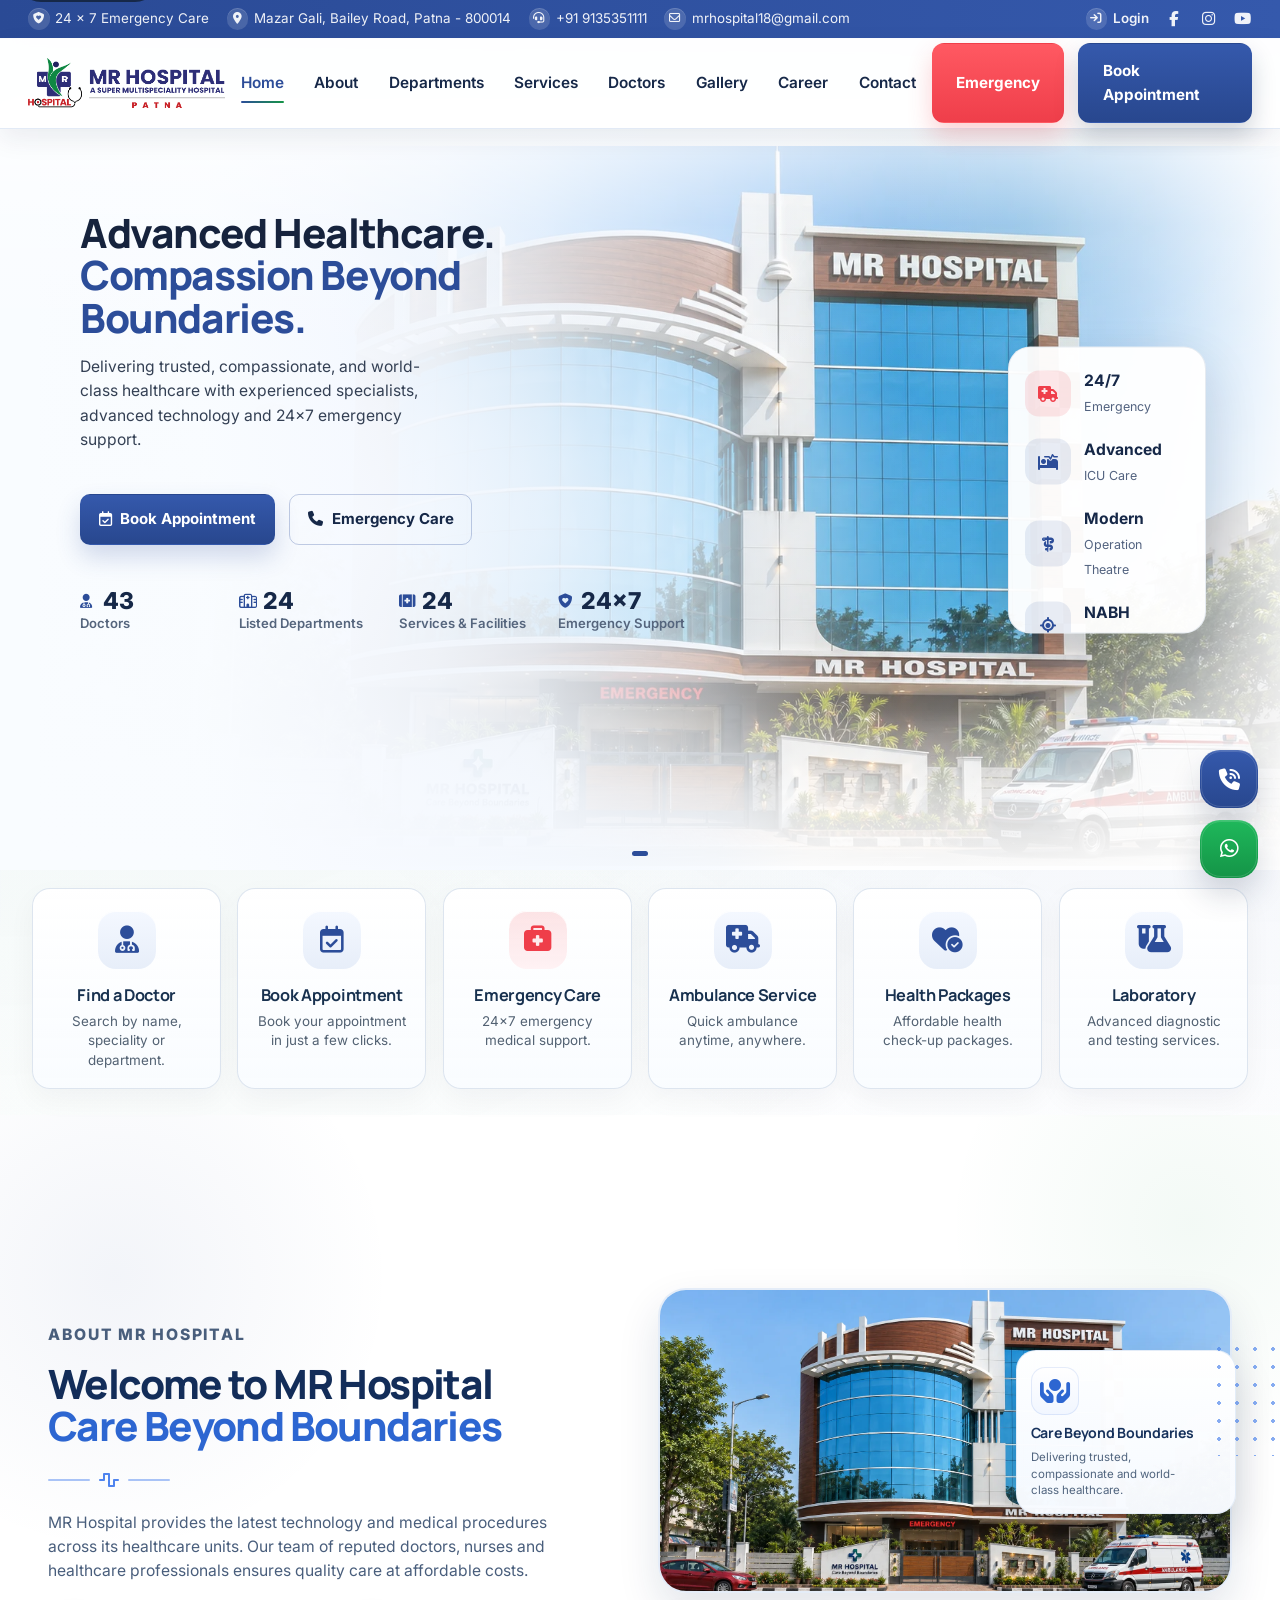
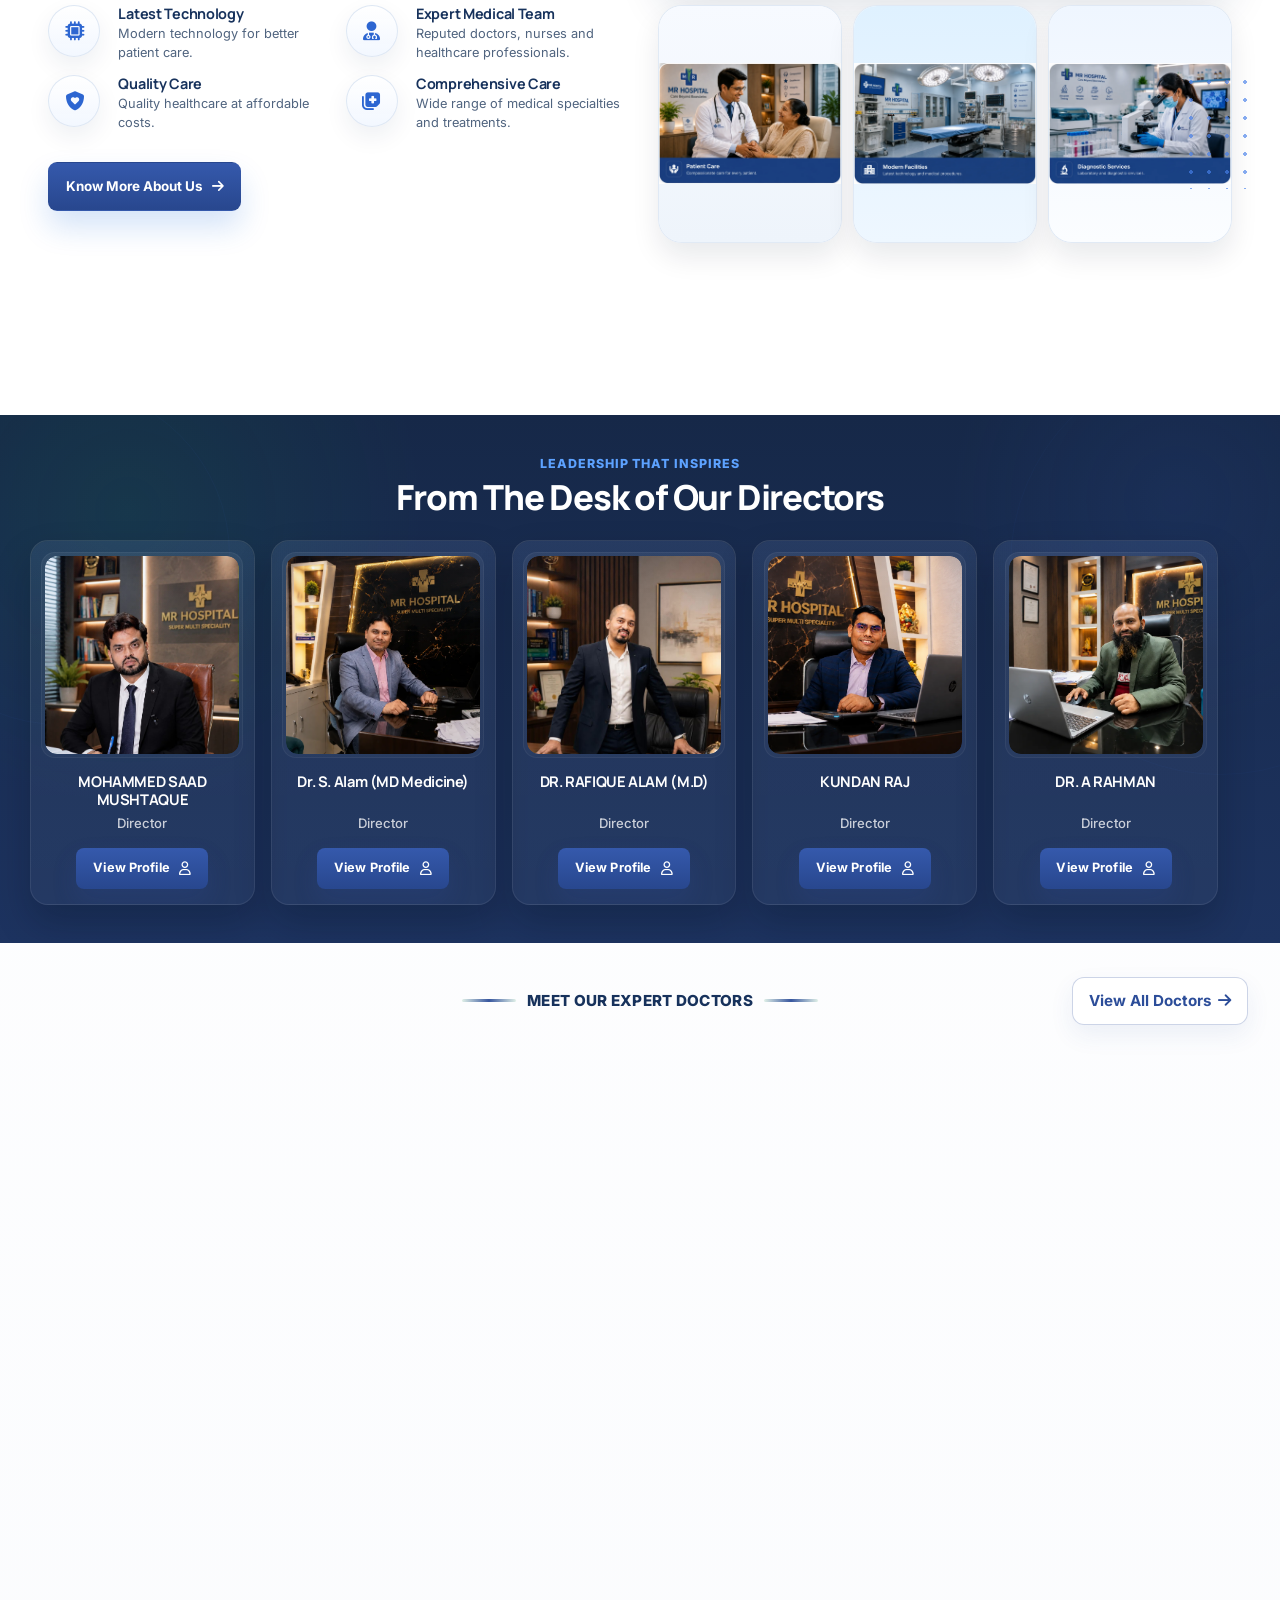
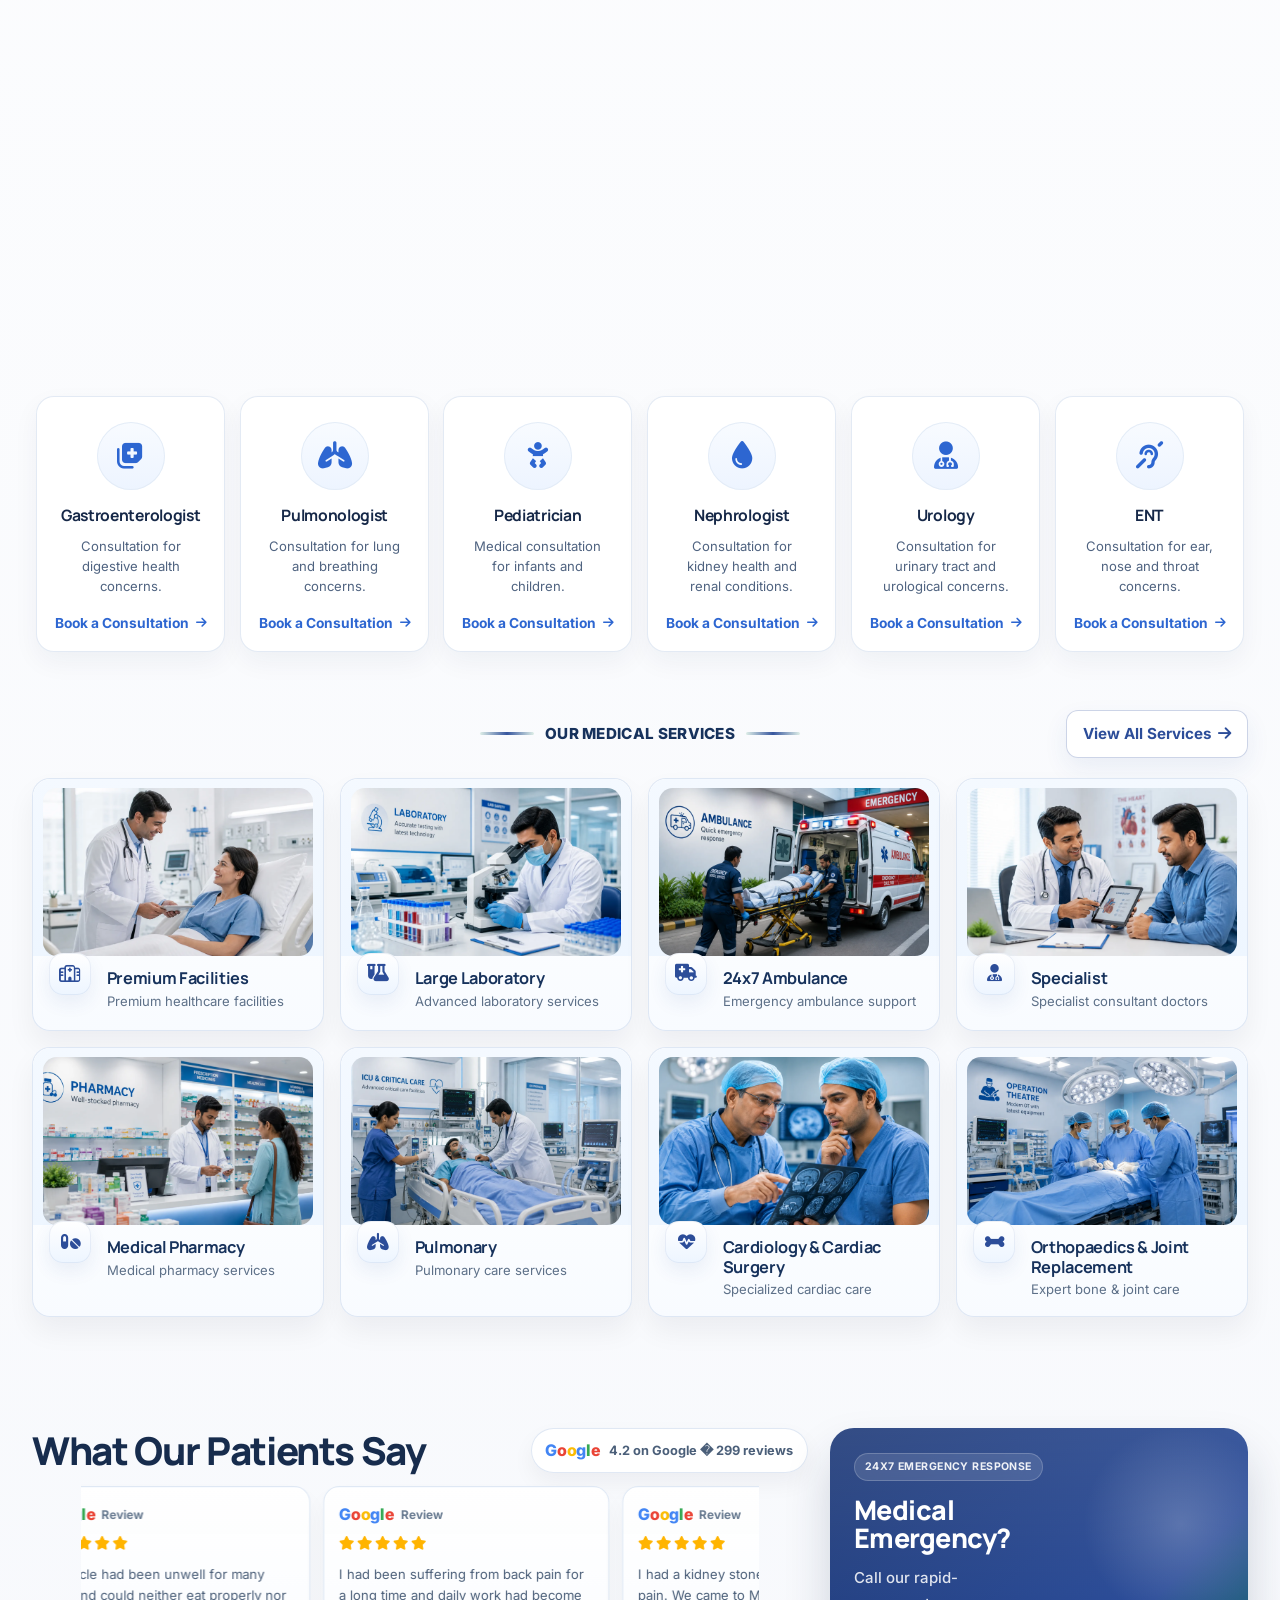
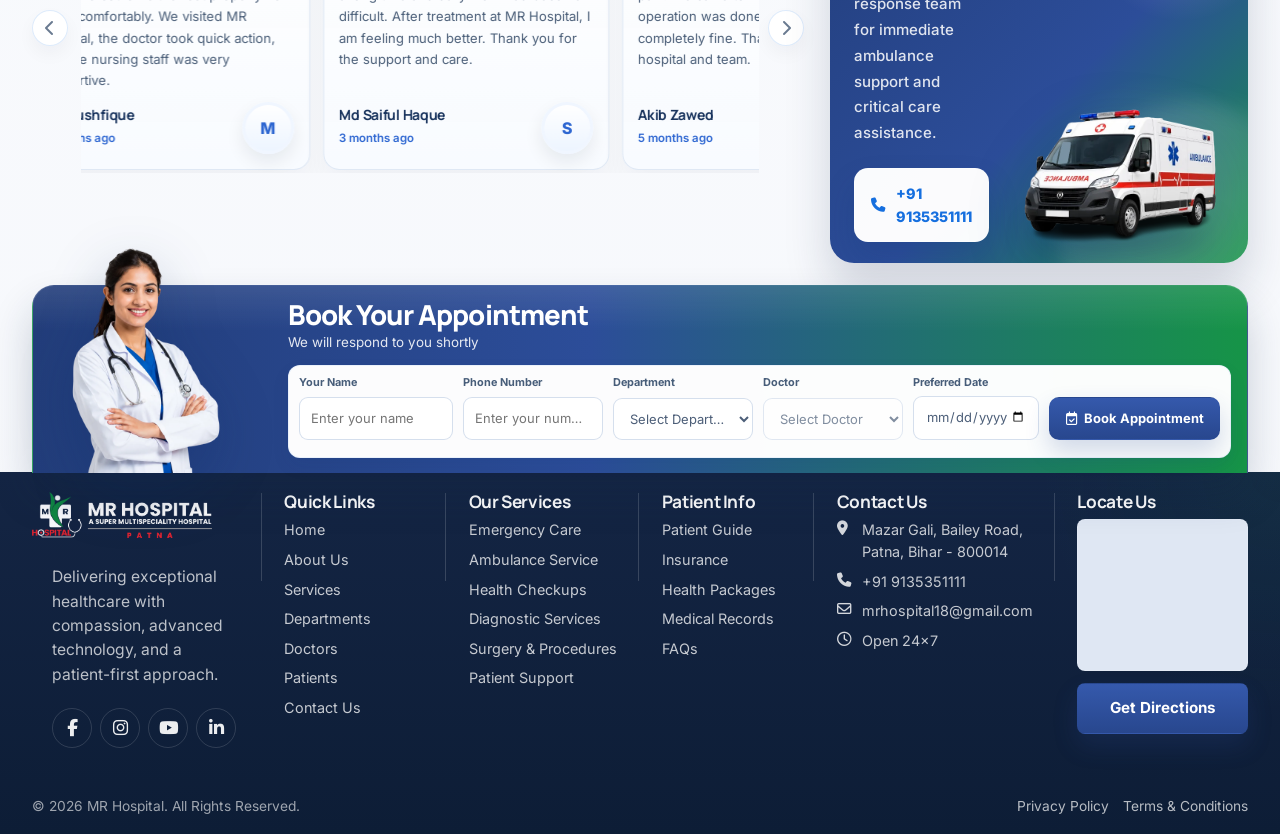
==== commit 0eb3e003: "final chnages" ====
--- a/index.html
+++ b/index.html
@@ -468,13 +468,6 @@
             </div>
           </article>
           <article class="doctors-highlights__item">
-            <i class="fa-solid fa-apple-whole" aria-hidden="true"></i>
-            <div>
-              <strong>1</strong>
-              <span>Dietician</span>
-            </div>
-          </article>
-          <article class="doctors-highlights__item">
             <i class="fa-solid fa-truck-medical" aria-hidden="true"></i>
             <div>
               <strong>24x7</strong>
--- a/assets/css/style.css
+++ b/assets/css/style.css
@@ -2665,7 +2665,7 @@
 
 .doctors-highlights__band {
   display: grid;
-  grid-template-columns: repeat(5, minmax(0, 1fr));
+  grid-template-columns: repeat(4, minmax(0, 1fr));
   overflow: hidden;
   border-radius: 16px;
   background: linear-gradient(90deg, #223d7a 0%, #2c4d99 42%, #169447 100%);
@@ -6752,7 +6752,7 @@
   position: relative;
   z-index: 2;
   display: grid;
-  grid-template-columns: repeat(5, minmax(0, 1fr));
+  grid-template-columns: repeat(4, minmax(0, 1fr));
   gap: 0;
   margin: 0 58px -0.55rem;
   padding: 0.68rem 0.95rem;
--- a/assets/css/responsive.css
+++ b/assets/css/responsive.css
@@ -2915,7 +2915,7 @@
   }
 
   .doctors-highlights__item:last-child {
-    grid-column: 1 / -1;
+    grid-column: auto;
   }
 
   .doctors-highlights__item i {
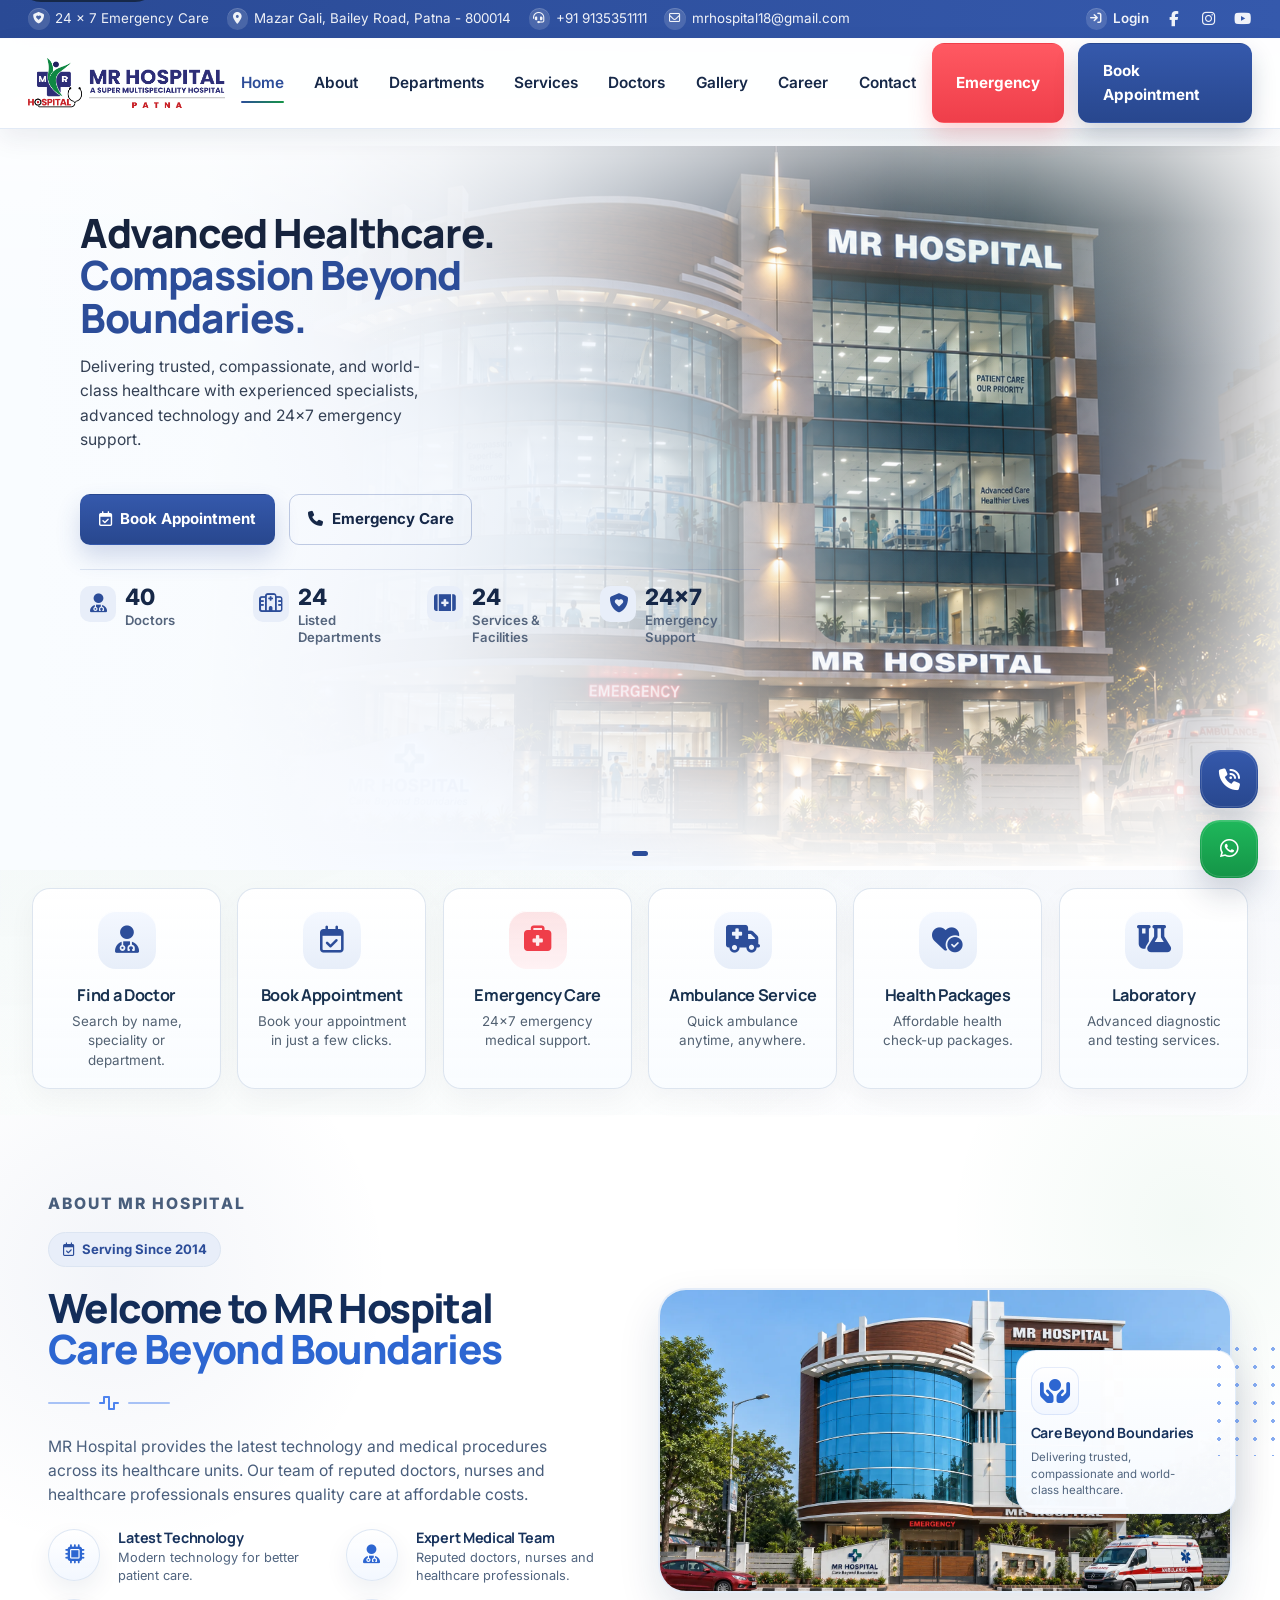
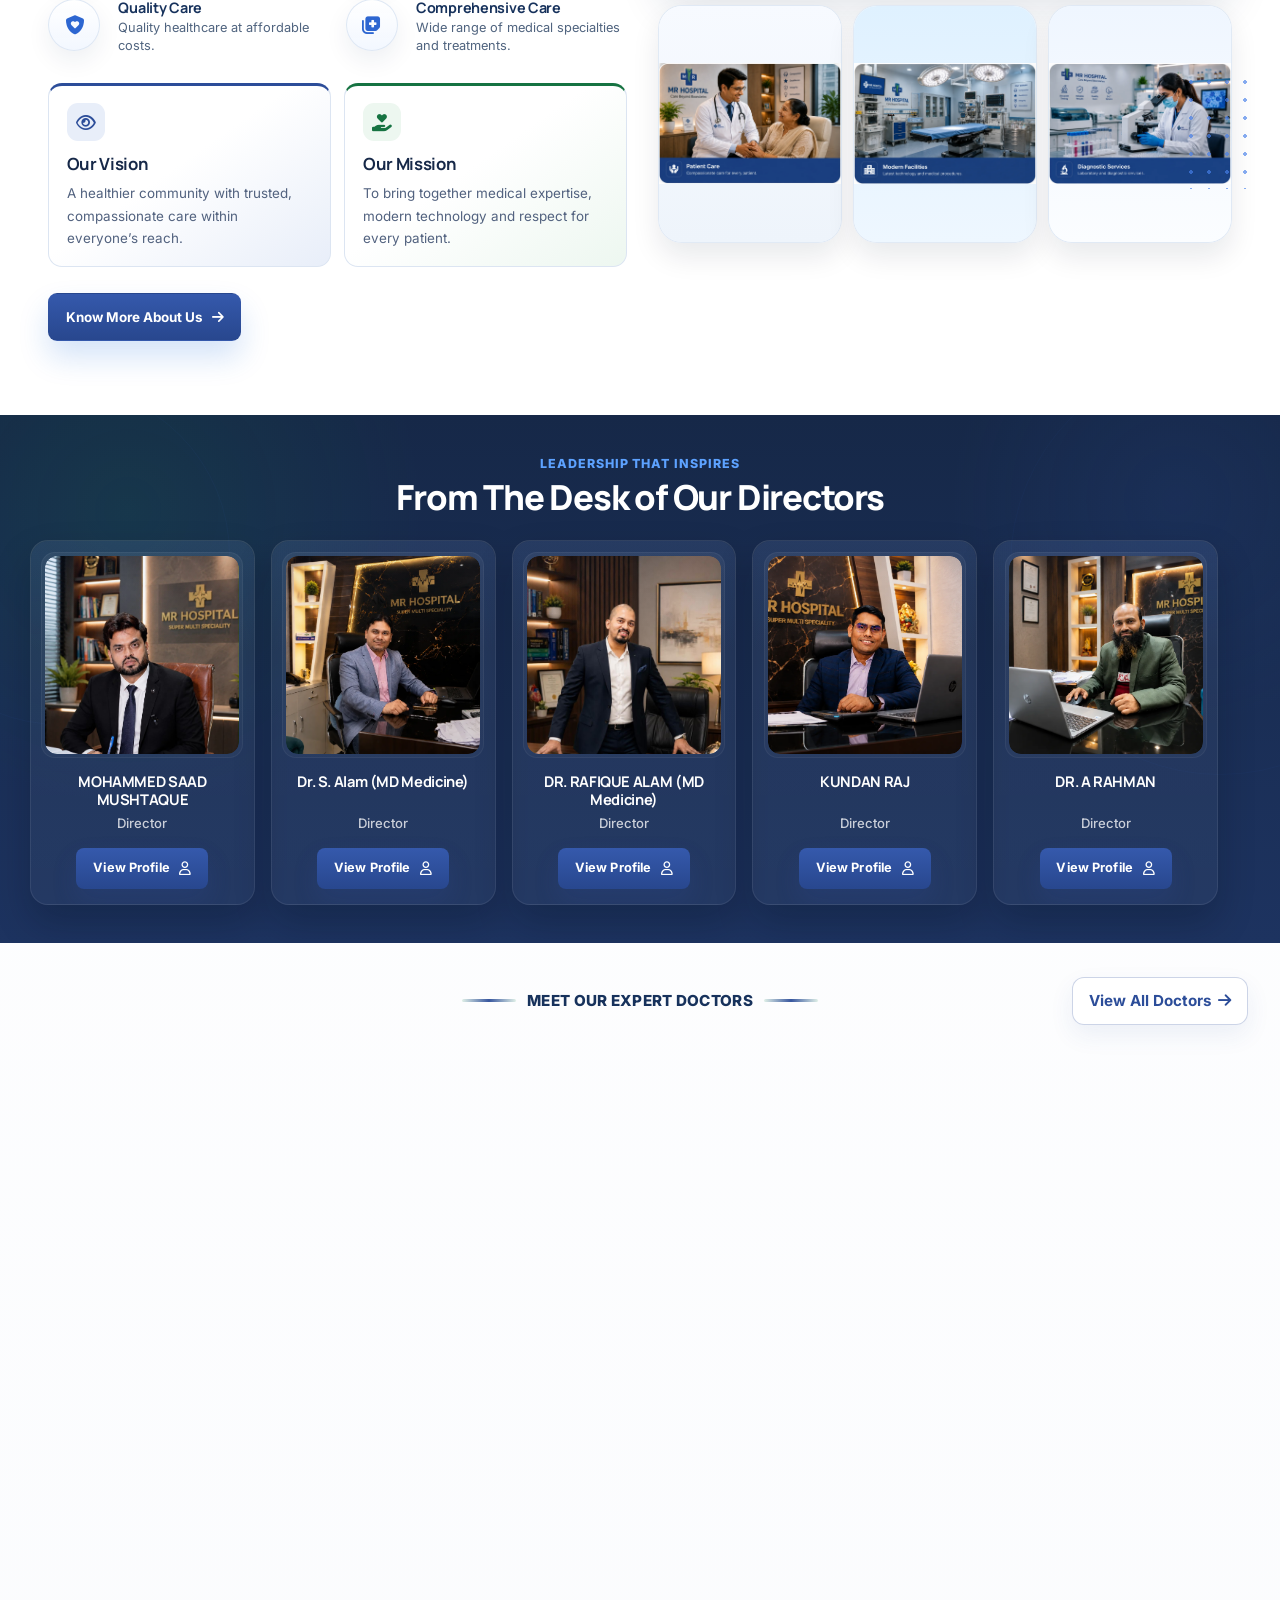
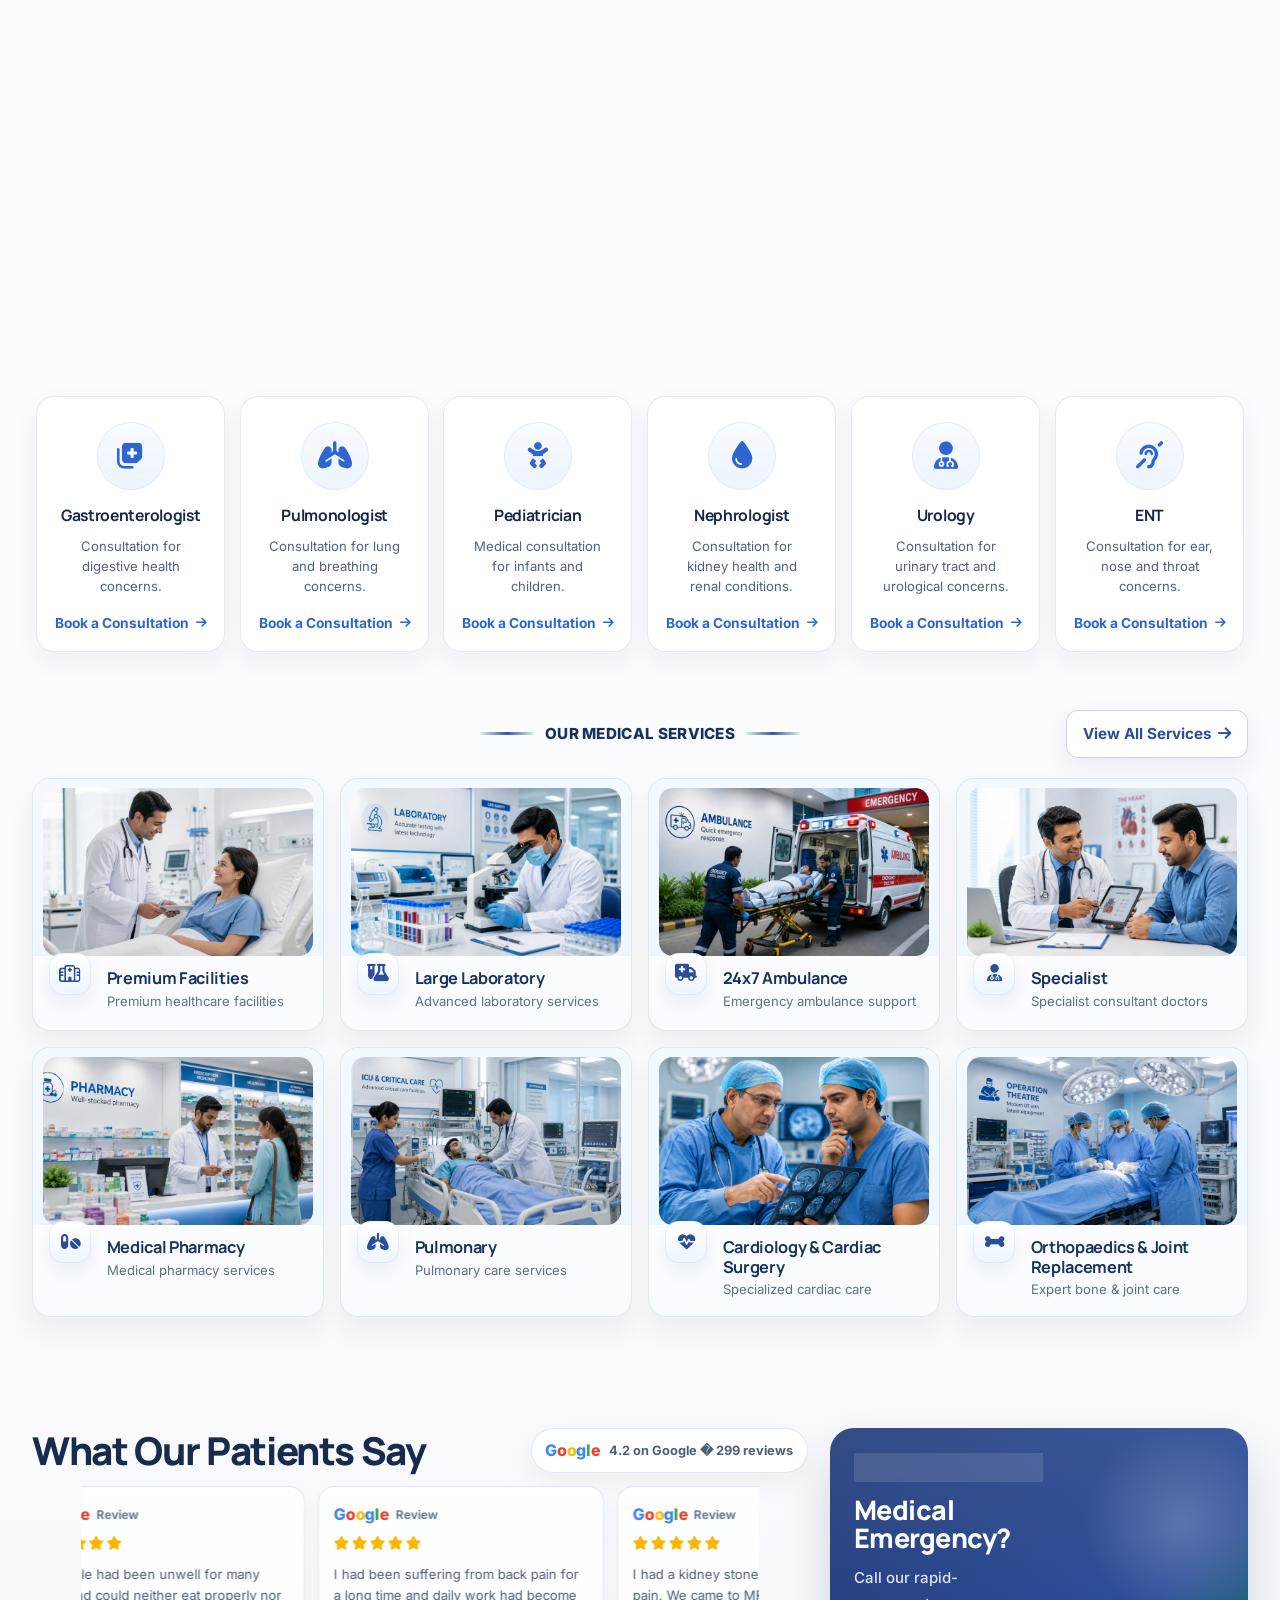
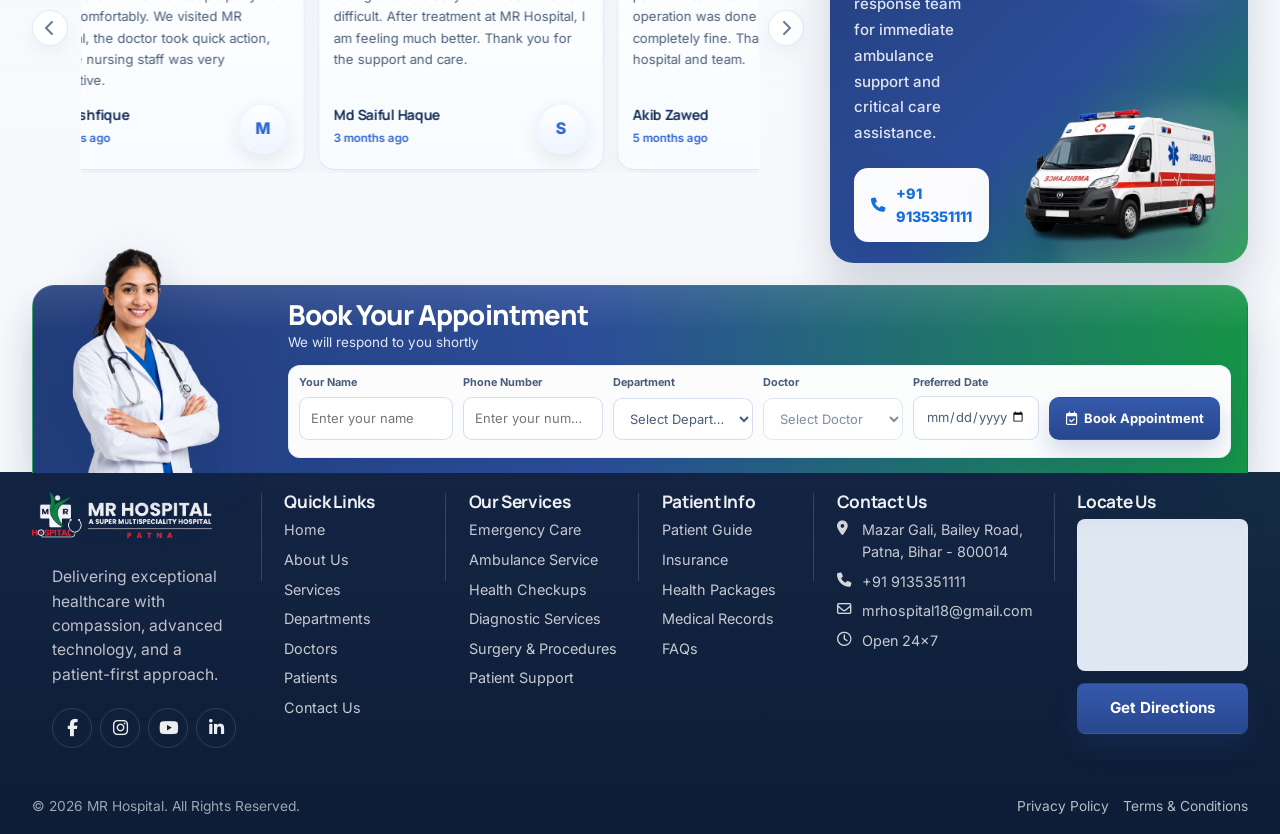
==== commit 090da878: "final chnages" ====
--- a/index.html
+++ b/index.html
@@ -140,7 +140,7 @@
         <div class="hero-stage reveal" data-hero-slider>
           <div class="hero-slider">
             <figure class="hero-slide is-active" data-hero-slide>
-              <img src="assets/images/hero/mr-hospital-hero-building.webp" alt="MR Hospital building with emergency entrance and ambulance" width="1672" height="941" fetchpriority="high">
+              <img src="assets/images/hero/mr-hospital-hero-night.png" alt="MR Hospital building with emergency entrance and ambulance" width="1672" height="941" fetchpriority="high">
             </figure>
           </div>
           <div class="hero-stage__overlay"></div>
@@ -158,12 +158,13 @@
               <a class="btn btn-outline" href="tel:+919135351111"><i class="fa-solid fa-phone" aria-hidden="true"></i><span>Emergency Care</span></a>
             </div>
             <ul class="hero-metrics hero-metrics--inline" aria-label="Hospital highlights">
-              <li><i class="fa-solid fa-user-doctor" aria-hidden="true"></i><strong>43</strong><span>Doctors</span></li>
+              <li><i class="fa-solid fa-user-doctor" aria-hidden="true"></i><strong>40</strong><span>Doctors</span></li>
               <li><i class="fa-regular fa-hospital" aria-hidden="true"></i><strong>24</strong><span>Listed Departments</span></li>
               <li><i class="fa-solid fa-kit-medical" aria-hidden="true"></i><strong>24</strong><span>Services &amp; Facilities</span></li>
               <li><i class="fa-solid fa-shield-heart" aria-hidden="true"></i><strong>24x7</strong><span>Emergency Support</span></li>
             </ul>
           </div>
+          <!-- Clinical highlights temporarily hidden; retained for later use.
           <aside class="hero-highlights" aria-label="Clinical highlights" data-hero-highlights>
             <div class="hero-highlights__track">
               <div class="hero-highlights__group" data-hero-highlights-group>
@@ -204,6 +205,7 @@
               </div>
             </div>
           </aside>
+          -->
         </div>
         <div class="hero-slider__controls" aria-label="Hero slide controls">
           <span class="hero-slider__dot is-active" data-hero-dot aria-hidden="true"></span>
@@ -264,6 +266,7 @@
       <div class="about-showcase container reveal">
         <div class="about-showcase__copy">
           <p class="about-showcase__eyebrow">About MR Hospital</p>
+          <span class="hospital-since"><i class="fa-regular fa-calendar-check" aria-hidden="true"></i>Serving Since 2014</span>
           <h2>
             <span class="about-showcase__title-line">Welcome to MR Hospital</span>
             <span class="about-showcase__title-accent heading-accent">Care Beyond Boundaries</span>
@@ -314,6 +317,19 @@
             </article>
           </div>
 
+          <div class="care-purpose care-purpose--compact" aria-label="Our vision and mission">
+            <article class="care-purpose__card">
+              <span class="care-purpose__icon" aria-hidden="true"><i class="fa-regular fa-eye"></i></span>
+              <h3>Our Vision</h3>
+              <p>A healthier community with trusted, compassionate care within everyone&rsquo;s reach.</p>
+            </article>
+            <article class="care-purpose__card care-purpose__card--mission">
+              <span class="care-purpose__icon" aria-hidden="true"><i class="fa-solid fa-hand-holding-heart"></i></span>
+              <h3>Our Mission</h3>
+              <p>To bring together medical expertise, modern technology and respect for every patient.</p>
+            </article>
+          </div>
+
           <a class="btn btn-primary about-showcase__cta" href="about.html">
             <span>Know More About Us</span>
             <i class="fa-solid fa-arrow-right" aria-hidden="true"></i>
@@ -382,12 +398,12 @@
               </article>
             <article class="leader-card leader-card--director">
               <div class="leader-card__media">
-                <button class="leader-photo-trigger" type="button" data-photo-popup-trigger data-photo-src="assets/images/directors/dr-rafique-alam-portrait.jpeg" data-photo-alt="Portrait of Dr. Rafique Alam (M.D), Director of MR Hospital" data-photo-name="DR. RAFIQUE ALAM (M.D)" data-photo-role="Director, MR Hospital" data-photo-description="Focused on thoughtful patient care and coordinated hospital services. His approach emphasises attentive medical support, well-maintained facilities and respect for each patient&#x27;s individual needs." data-photo-link="about.html#director-rafique-alam" aria-label="Open photo of Dr. Rafique Alam">
-                  <img class="leader-photo leader-photo--rafique" src="assets/images/directors/dr-rafique-alam-portrait.jpeg" alt="Portrait of Dr. Rafique Alam (M.D), Director of MR Hospital" width="960" height="1280" loading="lazy">
+                <button class="leader-photo-trigger" type="button" data-photo-popup-trigger data-photo-src="assets/images/directors/dr-rafique-alam-portrait.jpeg" data-photo-alt="Portrait of Dr. Rafique Alam (MD Medicine), Director of MR Hospital" data-photo-name="DR. RAFIQUE ALAM (MD Medicine)" data-photo-role="Director, MR Hospital" data-photo-description="Focused on thoughtful patient care and coordinated hospital services. His approach emphasises attentive medical support, well-maintained facilities and respect for each patient&#x27;s individual needs." data-photo-link="about.html#director-rafique-alam" aria-label="Open photo of Dr. Rafique Alam">
+                  <img class="leader-photo leader-photo--rafique" src="assets/images/directors/dr-rafique-alam-portrait.jpeg" alt="Portrait of Dr. Rafique Alam (MD Medicine), Director of MR Hospital" width="960" height="1280" loading="lazy">
                 </button>
               </div>
                 <div class="leader-card__body">
-                  <h3>DR. RAFIQUE ALAM (M.D)</h3>
+                  <h3>DR. RAFIQUE ALAM (MD Medicine)</h3>
                   <p class="leader-role">Director</p>
                   <a class="leader-profile-btn" href="about.html#director-rafique-alam">View Profile <i class="fa-regular fa-user" aria-hidden="true"></i></a>
                 </div>
@@ -456,7 +472,7 @@
           <article class="doctors-highlights__item">
             <i class="fa-solid fa-user-doctor" aria-hidden="true"></i>
             <div>
-              <strong>43</strong>
+              <strong>40</strong>
               <span>Doctors</span>
             </div>
           </article>
--- a/assets/css/style.css
+++ b/assets/css/style.css
@@ -168,6 +168,21 @@
 
 .eyebrow--light {
   color: rgba(255, 255, 255, 0.82);
+}
+
+.hospital-since {
+  display: inline-flex;
+  align-items: center;
+  gap: 0.5rem;
+  margin-bottom: 1rem;
+  padding: 0.45rem 0.85rem;
+  border: 1px solid var(--border);
+  border-radius: var(--radius-pill);
+  background: var(--primary-light);
+  color: var(--primary);
+  font-size: 0.82rem;
+  font-weight: 700;
+  line-height: 1.4;
 }
 
 h1,
@@ -956,25 +971,25 @@
 
 .hero-metrics--inline {
   grid-template-columns: repeat(4, minmax(0, 1fr));
-  column-gap: 1.1rem;
-  row-gap: 0;
-  align-items: start;
-  width: 620px;
-  margin-top: 2.6rem;
+  gap: 0.85rem;
+  align-items: stretch;
+  width: min(680px, calc(100vw - 160px));
+  margin-top: 1.5rem;
   max-width: none;
-  padding-top: 0.25rem;
+  padding-top: 1rem;
+  border-top: 1px solid rgba(44, 77, 153, 0.14);
 }
 
 .hero-metrics--inline li {
   display: grid;
-  grid-template-columns: 16px 1fr;
+  grid-template-columns: 36px minmax(0, 1fr);
   grid-template-areas:
     "icon value"
-    "label label";
+    "icon label";
   align-items: center;
   justify-content: start;
-  column-gap: 0.45rem;
-  row-gap: 0.12rem;
+  column-gap: 0.55rem;
+  row-gap: 0.25rem;
   min-height: 0;
   padding: 0;
   border: 0;
@@ -989,15 +1004,22 @@
 
 .hero-metrics--inline li i {
   grid-area: icon;
-  align-self: center;
-  font-size: 0.9rem;
+  align-self: start;
+  display: grid;
+  place-items: center;
+  width: 36px;
+  height: 36px;
+  border-radius: 10px;
+  background: var(--primary-light);
+  font-size: 1.2rem;
+  line-height: 1;
   color: var(--primary);
 }
 
 .hero-metrics--inline li strong {
   grid-area: value;
   line-height: 1;
-  font-size: 1.45rem;
+  font-size: 1.4rem;
   font-weight: 800;
   white-space: nowrap;
 }
@@ -1008,7 +1030,7 @@
   font-size: 0.82rem;
   font-weight: 600;
   color: #55657d;
-  white-space: nowrap;
+  white-space: normal;
 }
 
 .hero-metrics:not(.hero-metrics--inline) li,
@@ -8428,3 +8450,119 @@
 .appointment-booking__why-card li i {
   color: #169447;
 }
+
+/* Shared vision and mission cards, with a concise homepage variation. */
+.care-purpose-section {
+  padding-bottom: clamp(3rem, 6vw, 4.5rem);
+  scroll-margin-top: var(--header-stack-height);
+}
+
+.care-purpose {
+  display: grid;
+  grid-template-columns: repeat(2, minmax(0, 1fr));
+  gap: 1.5rem;
+}
+
+.care-purpose__card {
+  --purpose-accent: var(--primary);
+  --purpose-tint: var(--primary-light);
+  display: flex;
+  flex-direction: column;
+  align-items: flex-start;
+  min-width: 0;
+  padding: clamp(1.5rem, 3vw, 2.5rem);
+  border: 1px solid var(--border);
+  border-top: 3px solid var(--purpose-accent);
+  border-radius: 20px;
+  background: linear-gradient(145deg, var(--white) 45%, var(--purpose-tint));
+  box-shadow: 0 12px 32px rgba(22, 40, 72, 0.06);
+}
+
+.care-purpose__card--mission {
+  --purpose-accent: #167342;
+  --purpose-tint: #edf7f0;
+}
+
+.care-purpose__icon {
+  display: grid;
+  place-items: center;
+  width: 52px;
+  height: 52px;
+  margin-bottom: 1.4rem;
+  border-radius: 15px;
+  background: var(--purpose-tint);
+  color: var(--purpose-accent);
+  font-size: 1.4rem;
+}
+
+.care-purpose__eyebrow {
+  margin-bottom: 0.6rem;
+  color: var(--purpose-accent);
+  font-size: 0.72rem;
+  font-weight: 700;
+  letter-spacing: 0.08em;
+  text-transform: uppercase;
+}
+
+.care-purpose .care-purpose__card h2,
+.care-purpose .care-purpose__card h3 {
+  margin: 0 0 0.85rem;
+  color: var(--navy);
+  font-family: "Manrope", "Inter", sans-serif;
+  font-size: clamp(1.6rem, 2.5vw, 2.15rem);
+  line-height: 1.2;
+}
+
+.care-purpose .care-purpose__card p {
+  margin: 0 0 1.5rem;
+  color: var(--text-secondary);
+  font-size: 0.96rem;
+  line-height: 1.8;
+}
+
+.care-purpose__principle {
+  width: 100%;
+  margin-top: auto;
+  padding-top: 1rem;
+  border-top: 1px solid var(--border);
+  color: var(--purpose-accent);
+  font-size: 0.86rem;
+  font-weight: 700;
+}
+
+.care-purpose--compact {
+  gap: 0.85rem;
+  margin: 1.4rem 0;
+}
+
+.care-purpose--compact .care-purpose__card {
+  padding: 1.1rem;
+  border-radius: 14px;
+  box-shadow: none;
+}
+
+.care-purpose--compact .care-purpose__icon {
+  width: 38px;
+  height: 38px;
+  margin-bottom: 0.8rem;
+  border-radius: 11px;
+  font-size: 1.1rem;
+}
+
+.care-purpose--compact .care-purpose__card h3 {
+  margin-bottom: 0.5rem;
+  font-size: 1.05rem;
+}
+
+.care-purpose--compact .care-purpose__card p {
+  margin: 0;
+  font-size: 0.84rem;
+  line-height: 1.65;
+}
+
+@media (max-width: 767px) {
+  .care-purpose {
+    grid-template-columns: 1fr;
+    gap: 1rem;
+  }
+}
--- a/assets/css/responsive.css
+++ b/assets/css/responsive.css
@@ -1033,7 +1033,7 @@
 
   .contact-info-card,
   .contact-info-card:nth-child(2n) {
-    grid-template-columns: 42px minmax(0, 1fr);
+    grid-template-columns: 36px minmax(0, 1fr);
     gap: 0.64rem;
     padding: 0.78rem 0.8rem;
     border-right: 0;
@@ -2446,10 +2446,10 @@
     border-radius: 18px;
     background: linear-gradient(180deg, rgba(255, 255, 255, 0.98), rgba(245, 249, 255, 0.96));
     box-shadow: 0 14px 28px rgba(22, 40, 72, 0.06);
-    grid-template-columns: 18px 1fr;
+    grid-template-columns: 42px minmax(0, 1fr);
     grid-template-areas:
       "icon value"
-      "label label";
+      "icon label";
   }
 
   .hero-metrics--inline li strong {
@@ -5402,23 +5402,29 @@
 /* Give homepage metric cards a more legible touch target on phones. */
 @media (max-width: 767px) {
   .hero-metrics--inline {
-    width: min(100%, 340px);
-    gap: 1rem;
-    margin-top: 1.4rem;
-    padding-bottom: 1.35rem;
+    width: min(100%, 320px);
+    gap: 0.75rem;
+    margin-top: 1.1rem;
+    padding-bottom: 1rem;
+    border-top: 0;
   }
 
   .hero-metrics--inline li {
-    min-height: 98px;
+    min-height: 90px;
     max-width: none;
-    padding: .9rem .7rem .8rem;
+    padding: .7rem .6rem;
     border-radius: 16px;
     gap: .25rem;
   }
 
-  .hero-metrics--inline li i { font-size: 1rem; }
-  .hero-metrics--inline li strong { font-size: 1.18rem; }
-  .hero-metrics--inline li span { font-size: .74rem; line-height: 1.25; }
+  .hero-metrics--inline li i {
+    width: 28px;
+    height: 28px;
+    border-radius: 9px;
+    font-size: 1.15rem;
+  }
+  .hero-metrics--inline li strong { font-size: 1.15rem; }
+  .hero-metrics--inline li span { font-size: .78rem; line-height: 1.35; }
 }
 
 /* Keep director names and profile actions easy to read on phone screens. */
@@ -5503,3 +5509,75 @@
     justify-content: center;
   }
 }
+
+/* Taller, side-cropped mobile photo with copy over a fade into white. */
+@media (max-width: 767px) {
+  .hero .hero-shell,
+  .hero .hero-stage {
+    height: auto;
+    min-height: 0;
+    max-height: none;
+  }
+
+  .hero .hero-stage {
+    --mobile-hero-photo-height: clamp(680px, 180vw, 840px);
+    border: 0;
+    background: #ffffff;
+    box-shadow: none;
+  }
+
+  .hero .hero-slider {
+    position: absolute;
+    inset: 0 0 auto;
+    width: 100%;
+    height: var(--mobile-hero-photo-height);
+    min-height: 0;
+    max-height: none;
+    aspect-ratio: auto;
+    background: #101e2d;
+  }
+
+  .hero .hero-slide img {
+    width: 100%;
+    height: 100%;
+    min-height: 0;
+    max-height: none;
+    object-fit: cover;
+    /* A lower percentage shifts the rendered photo to the right. */
+    object-position: 75% top;
+    transform: none;
+  }
+
+  .hero .hero-stage__overlay {
+    display: block;
+    inset: 0 0 auto;
+    height: var(--mobile-hero-photo-height);
+    pointer-events: none;
+    background: linear-gradient(180deg,
+      rgba(255, 255, 255, 0) 0%,
+      rgba(255, 255, 255, 0.06) 20%,
+      rgba(255, 255, 255, 0.86) 40%,
+      rgba(255, 255, 255, 0.95) 65%,
+      #ffffff 100%);
+  }
+
+  .hero .hero__content {
+    position: relative;
+    inset: auto;
+    width: 100%;
+    max-width: none;
+    padding: clamp(200px, 52vw, 270px) 1.15rem 1rem;
+    background: transparent;
+  }
+
+  .hero .hero__content h1 {
+    max-width: 100%;
+    font-size: clamp(1.85rem, 7.3vw, 2.55rem);
+    line-height: 1.08;
+  }
+
+  .hero .hero__lead {
+    max-width: 36ch;
+    color: var(--text);
+  }
+}
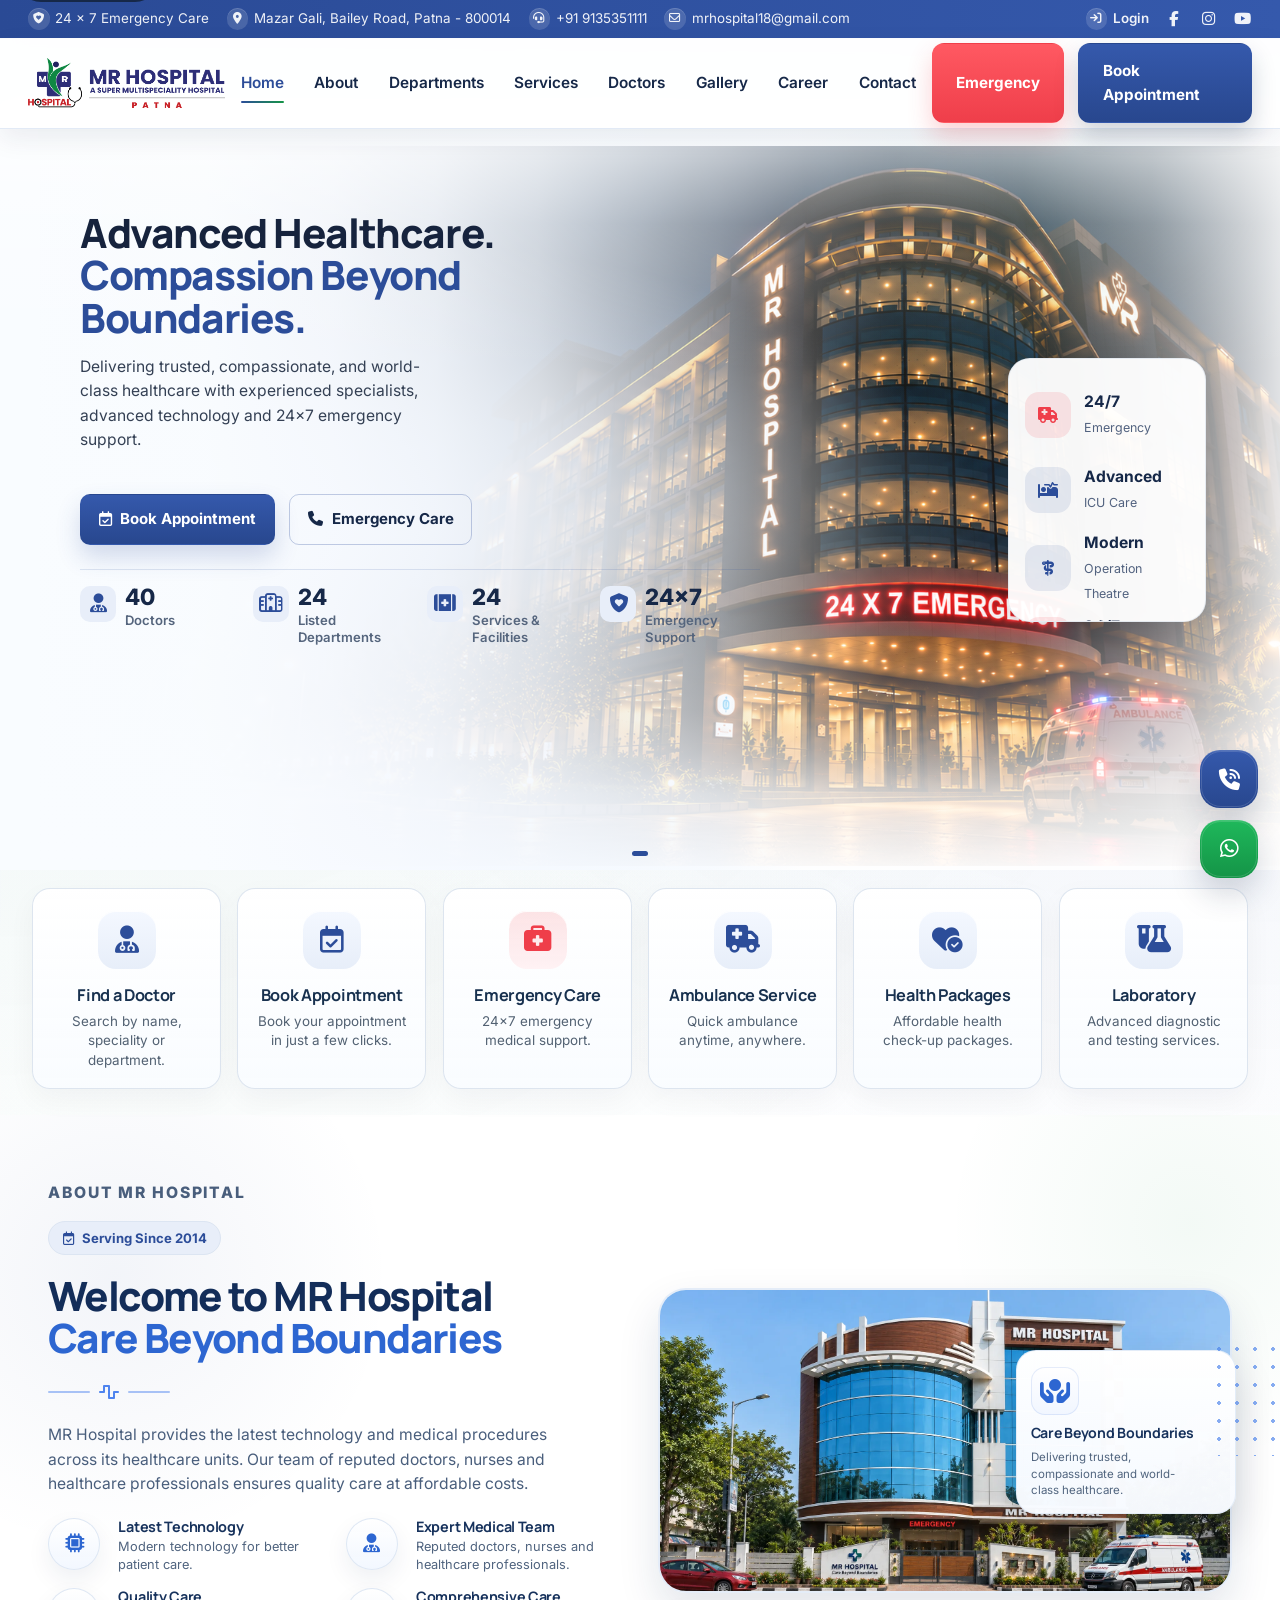
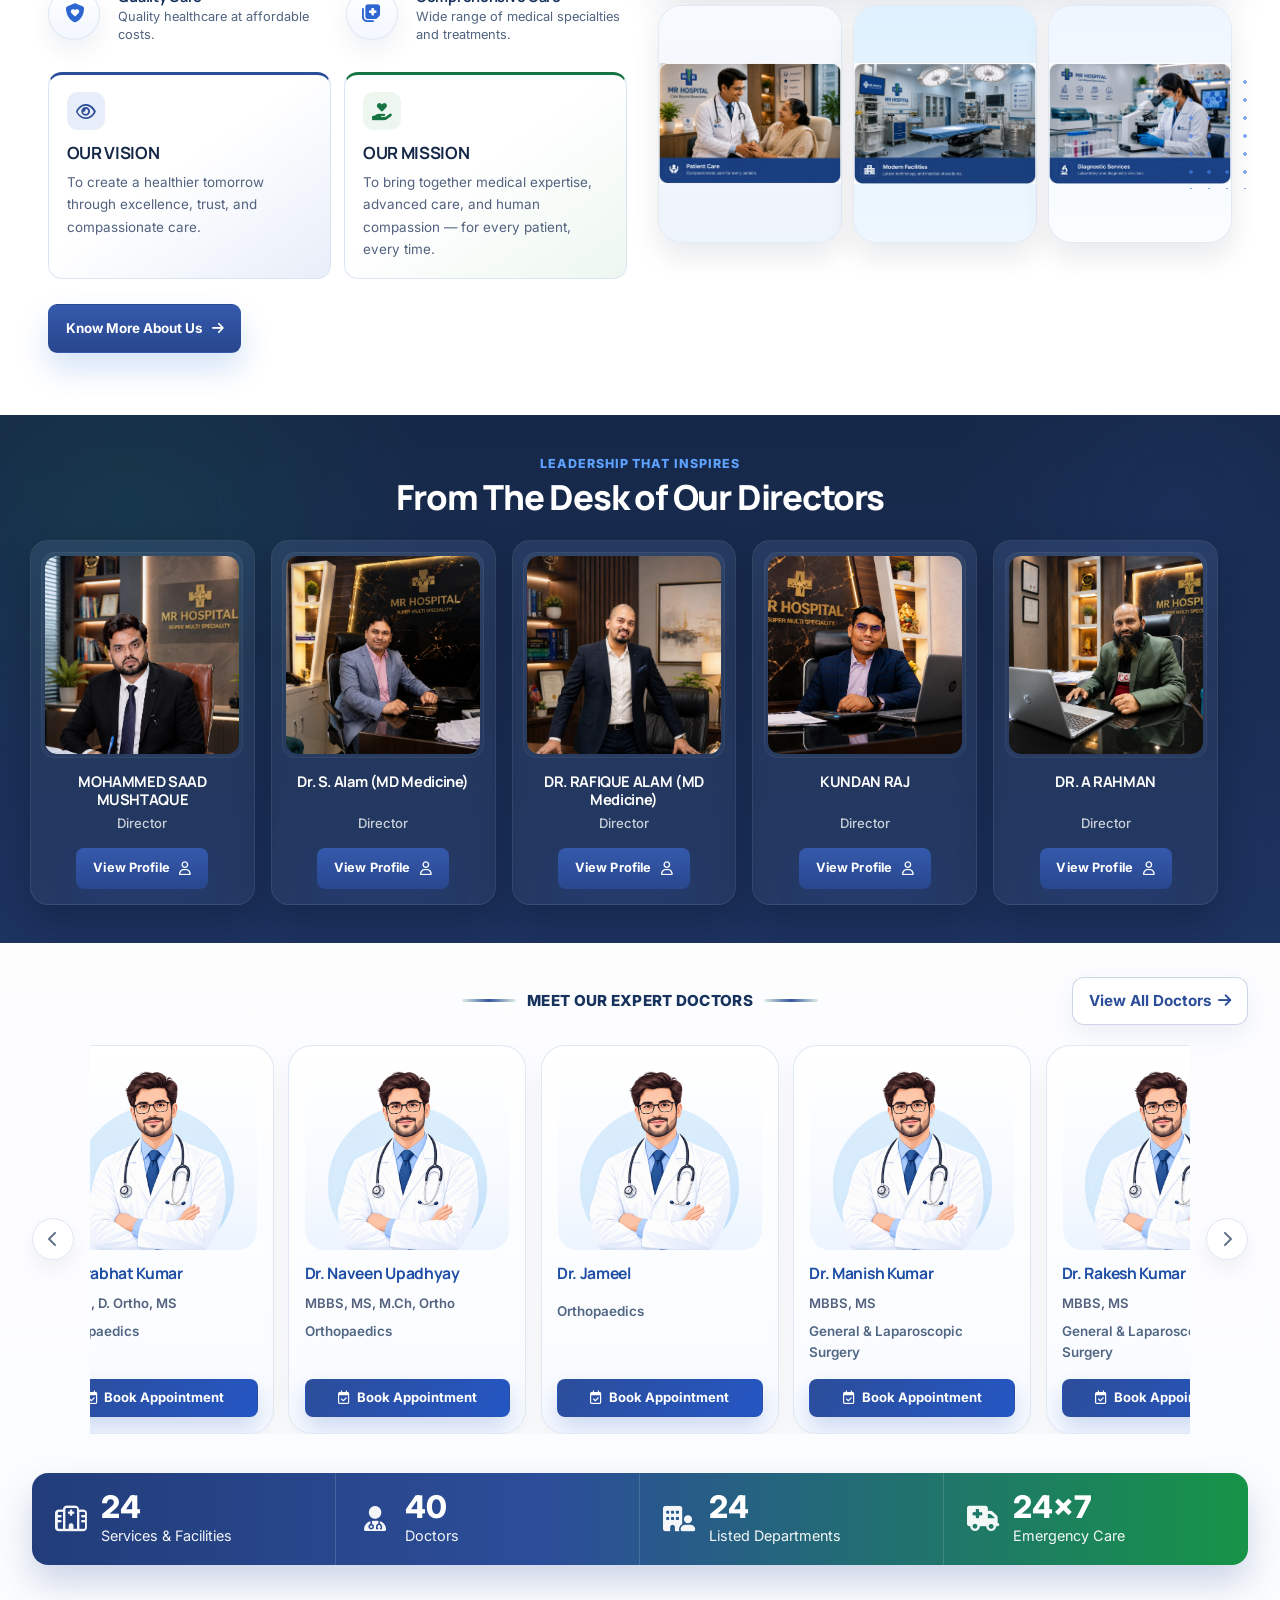
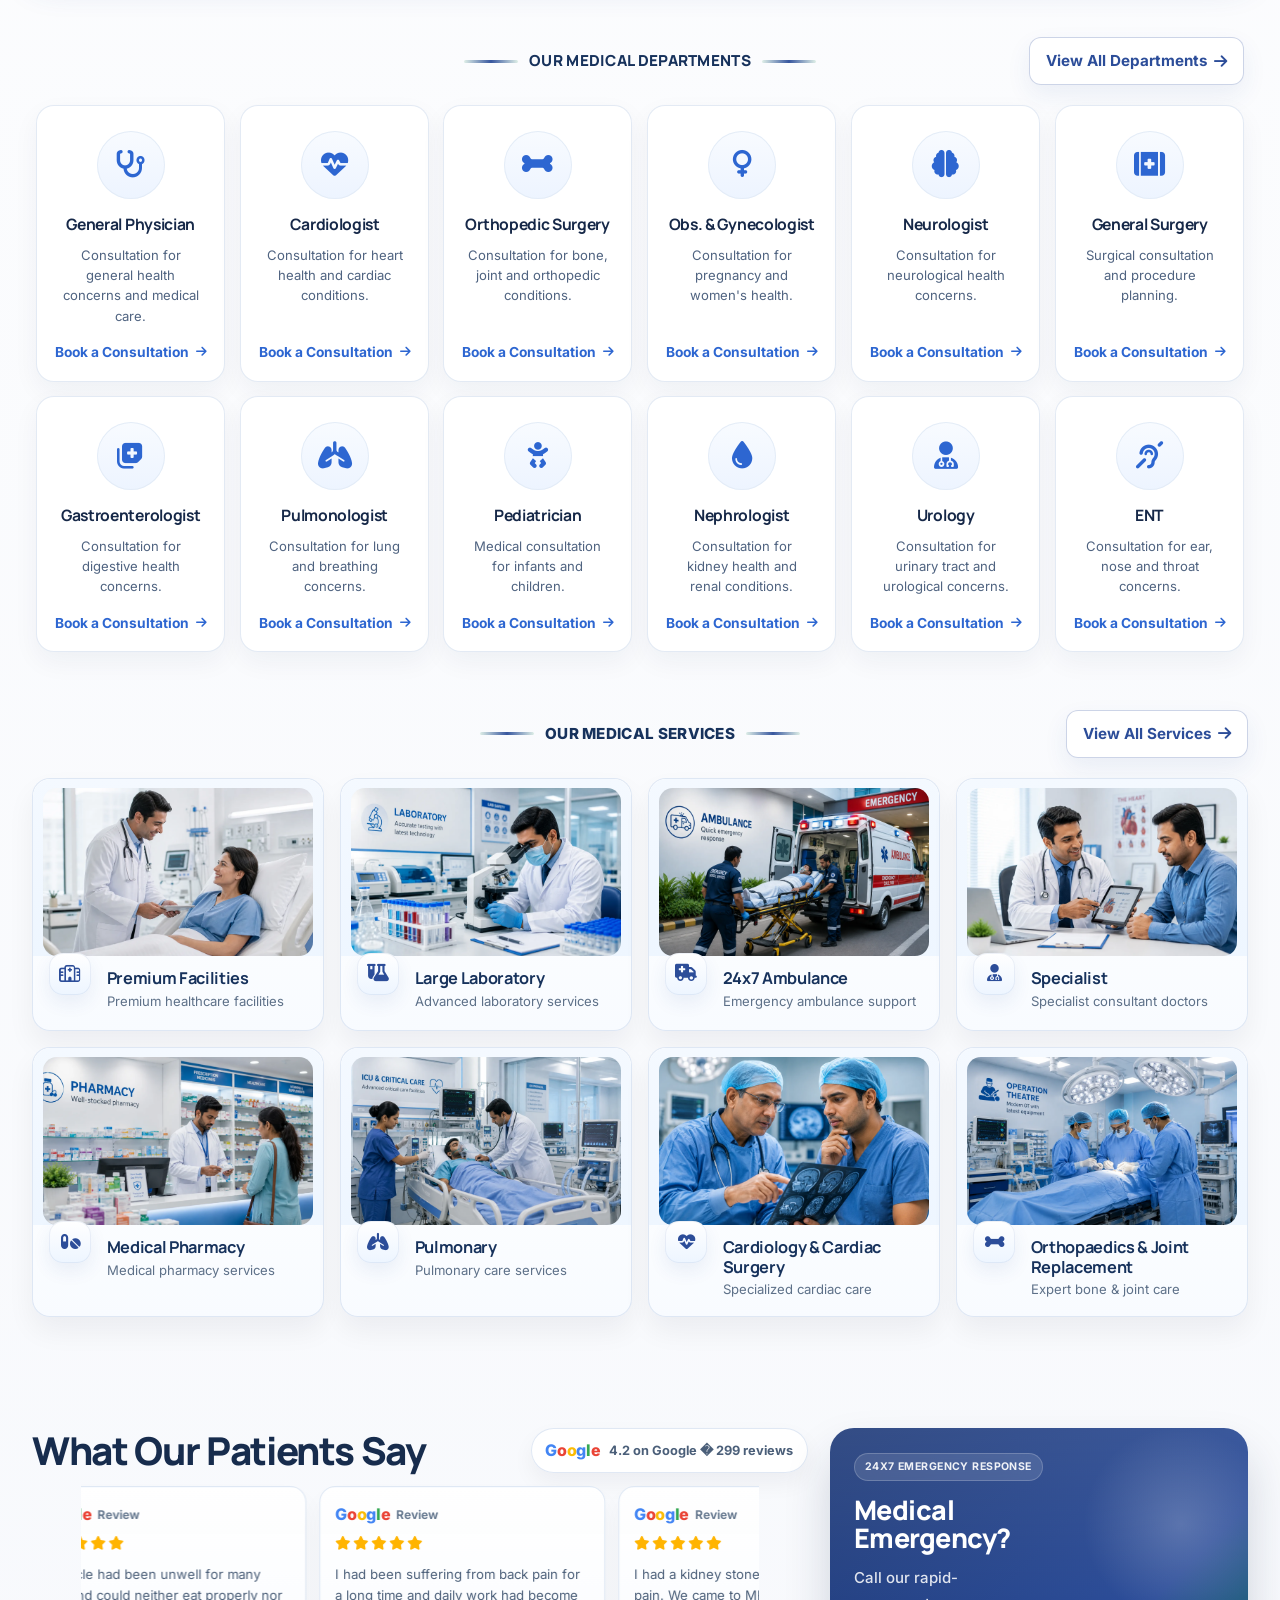
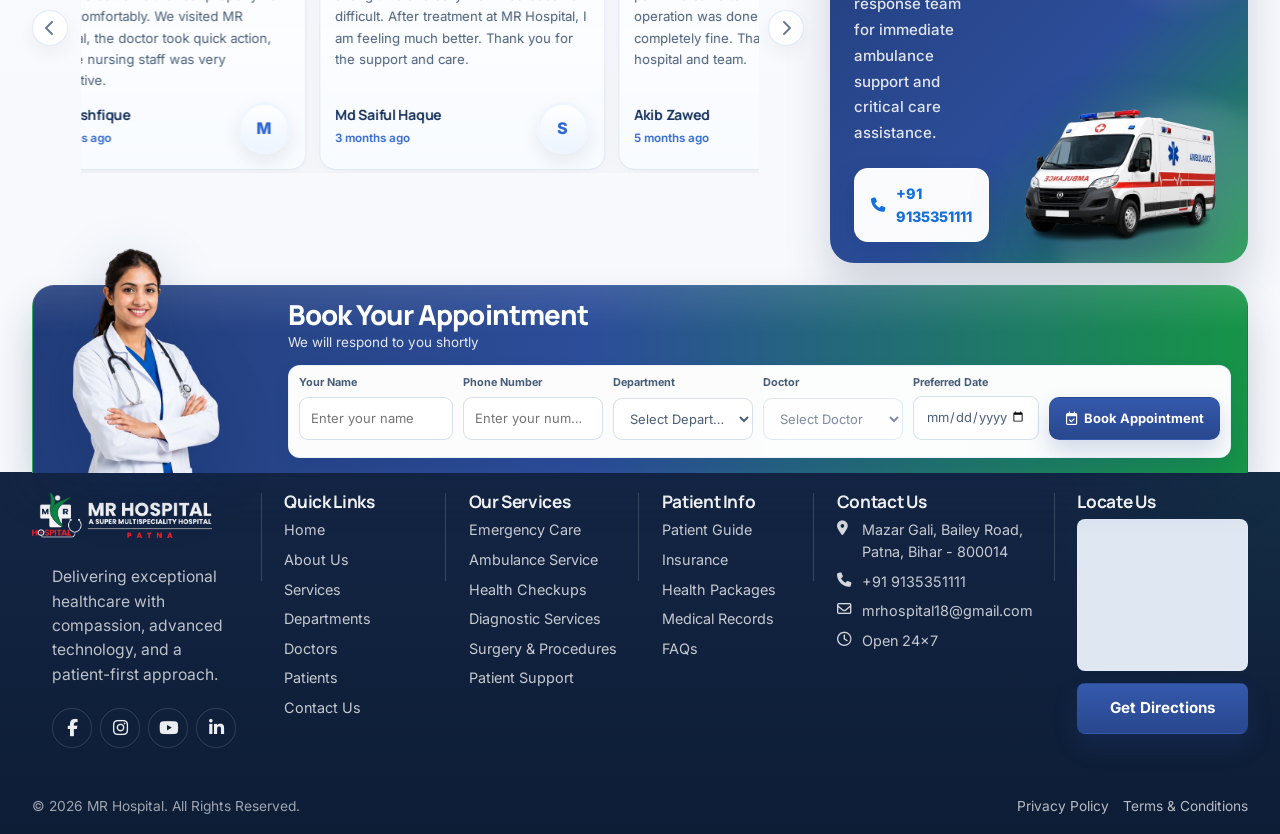
==== commit 0ab92bb4: "final chnages" ====
--- a/index.html
+++ b/index.html
@@ -140,7 +140,10 @@
         <div class="hero-stage reveal" data-hero-slider>
           <div class="hero-slider">
             <figure class="hero-slide is-active" data-hero-slide>
-              <img src="assets/images/hero/mr-hospital-hero-night.png" alt="MR Hospital building with emergency entrance and ambulance" width="1672" height="941" fetchpriority="high">
+              <picture>
+                <source media="(max-width: 1023px)" srcset="assets/images/hero/mr-hospital-hero-evening.png" width="1254" height="1254">
+                <img src="assets/images/hero/mr-hospital-hero-evening-wide.png" alt="MR Hospital building with emergency entrance and ambulance" width="1672" height="941" fetchpriority="high">
+              </picture>
             </figure>
           </div>
           <div class="hero-stage__overlay"></div>
@@ -164,7 +167,6 @@
               <li><i class="fa-solid fa-shield-heart" aria-hidden="true"></i><strong>24x7</strong><span>Emergency Support</span></li>
             </ul>
           </div>
-          <!-- Clinical highlights temporarily hidden; retained for later use.
           <aside class="hero-highlights" aria-label="Clinical highlights" data-hero-highlights>
             <div class="hero-highlights__track">
               <div class="hero-highlights__group" data-hero-highlights-group>
@@ -180,10 +182,6 @@
                   <i class="fa-solid fa-staff-snake" aria-hidden="true"></i>
                   <div><strong>Modern</strong><span>Operation Theatre</span></div>
                 </article>
-                <article class="hero-highlight-card">
-                  <i class="fa-solid fa-location-crosshairs" aria-hidden="true"></i>
-                  <div><strong>NABH</strong><span>Accredited</span></div>
-                </article>
               </div>
               <div class="hero-highlights__group" aria-hidden="true">
                 <article class="hero-highlight-card hero-highlight-card--emergency">
@@ -198,14 +196,9 @@
                   <i class="fa-solid fa-staff-snake" aria-hidden="true"></i>
                   <div><strong>Modern</strong><span>Operation Theatre</span></div>
                 </article>
-                <article class="hero-highlight-card">
-                  <i class="fa-solid fa-location-crosshairs" aria-hidden="true"></i>
-                  <div><strong>NABH</strong><span>Accredited</span></div>
-                </article>
               </div>
             </div>
           </aside>
-          -->
         </div>
         <div class="hero-slider__controls" aria-label="Hero slide controls">
           <span class="hero-slider__dot is-active" data-hero-dot aria-hidden="true"></span>
@@ -320,13 +313,13 @@
           <div class="care-purpose care-purpose--compact" aria-label="Our vision and mission">
             <article class="care-purpose__card">
               <span class="care-purpose__icon" aria-hidden="true"><i class="fa-regular fa-eye"></i></span>
-              <h3>Our Vision</h3>
-              <p>A healthier community with trusted, compassionate care within everyone&rsquo;s reach.</p>
+              <h3>OUR VISION</h3>
+              <p>To create a healthier tomorrow through excellence, trust, and compassionate care.</p>
             </article>
             <article class="care-purpose__card care-purpose__card--mission">
               <span class="care-purpose__icon" aria-hidden="true"><i class="fa-solid fa-hand-holding-heart"></i></span>
-              <h3>Our Mission</h3>
-              <p>To bring together medical expertise, modern technology and respect for every patient.</p>
+              <h3>OUR MISSION</h3>
+              <p>To bring together medical expertise, advanced care, and human compassion &mdash; for every patient, every time.</p>
             </article>
           </div>
 
--- a/assets/css/style.css
+++ b/assets/css/style.css
@@ -1092,7 +1092,7 @@
   min-height: 100%;
   max-height: 100%;
   object-fit: contain;
-  object-position: right center;
+  object-position: 90% center;
   transform: scale(1);
   transform-origin: center center;
 }
@@ -1171,6 +1171,19 @@
 .hero-highlight-card--emergency i {
   background: rgba(239, 62, 74, 0.12);
   color: var(--emergency);
+}
+
+@media (min-width: 1024px) {
+  .hero-highlights {
+    height: 264px;
+  }
+
+  .hero-highlights__group {
+    height: calc(264px - 2.3rem - 2px);
+    flex: 0 0 auto;
+    grid-template-rows: repeat(3, minmax(0, 1fr));
+    gap: 0;
+  }
 }
 
 .hero-highlight-card strong {
--- a/assets/css/responsive.css
+++ b/assets/css/responsive.css
@@ -5402,7 +5402,7 @@
 /* Give homepage metric cards a more legible touch target on phones. */
 @media (max-width: 767px) {
   .hero-metrics--inline {
-    width: min(100%, 320px);
+    width: 100%;
     gap: 0.75rem;
     margin-top: 1.1rem;
     padding-bottom: 1rem;
@@ -5410,9 +5410,9 @@
   }
 
   .hero-metrics--inline li {
-    min-height: 90px;
+    min-height: 110px;
     max-width: none;
-    padding: .7rem .6rem;
+    padding: 1rem .75rem;
     border-radius: 16px;
     gap: .25rem;
   }
@@ -5507,6 +5507,13 @@
     min-height: 46px;
     margin: 1.25rem auto 0;
     justify-content: center;
+  }
+}
+
+@media (max-width: 1023px) {
+  .hero .hero__title-line {
+    color: #ffffff;
+    text-shadow: 0 2px 6px rgba(10, 24, 44, 0.6);
   }
 }
 
@@ -5534,7 +5541,7 @@
     min-height: 0;
     max-height: none;
     aspect-ratio: auto;
-    background: #101e2d;
+    background: #ffffff;
   }
 
   .hero .hero-slide img {
@@ -5542,9 +5549,10 @@
     height: 100%;
     min-height: 0;
     max-height: none;
-    object-fit: cover;
-    /* A lower percentage shifts the rendered photo to the right. */
-    object-position: 75% top;
+    object-fit: contain;
+    object-position: 100% top;
+    opacity: 0.75;
+    background: #ffffff;
     transform: none;
   }
 
@@ -5553,11 +5561,13 @@
     inset: 0 0 auto;
     height: var(--mobile-hero-photo-height);
     pointer-events: none;
+    /* The contained square photo ends at one viewport width, not the full hero height. */
     background: linear-gradient(180deg,
-      rgba(255, 255, 255, 0) 0%,
-      rgba(255, 255, 255, 0.06) 20%,
-      rgba(255, 255, 255, 0.86) 40%,
-      rgba(255, 255, 255, 0.95) 65%,
+      rgba(255, 255, 255, 0) 0,
+      rgba(255, 255, 255, 0.06) 40vw,
+      rgba(255, 255, 255, 0.45) 62vw,
+      rgba(255, 255, 255, 0.88) 82vw,
+      #ffffff 98vw,
       #ffffff 100%);
   }
 
@@ -5566,18 +5576,20 @@
     inset: auto;
     width: 100%;
     max-width: none;
-    padding: clamp(200px, 52vw, 270px) 1.15rem 1rem;
+    padding: clamp(175px, 46vw, 240px) 1.15rem 1rem;
     background: transparent;
   }
 
   .hero .hero__content h1 {
     max-width: 100%;
-    font-size: clamp(1.85rem, 7.3vw, 2.55rem);
-    line-height: 1.08;
+    font-size: clamp(2.2rem, 8.6vw, 3.1rem);
+    line-height: 1.12;
   }
 
   .hero .hero__lead {
     max-width: 36ch;
+    font-size: clamp(1rem, 4.1vw, 1.15rem);
+    line-height: 1.65;
     color: var(--text);
   }
 }
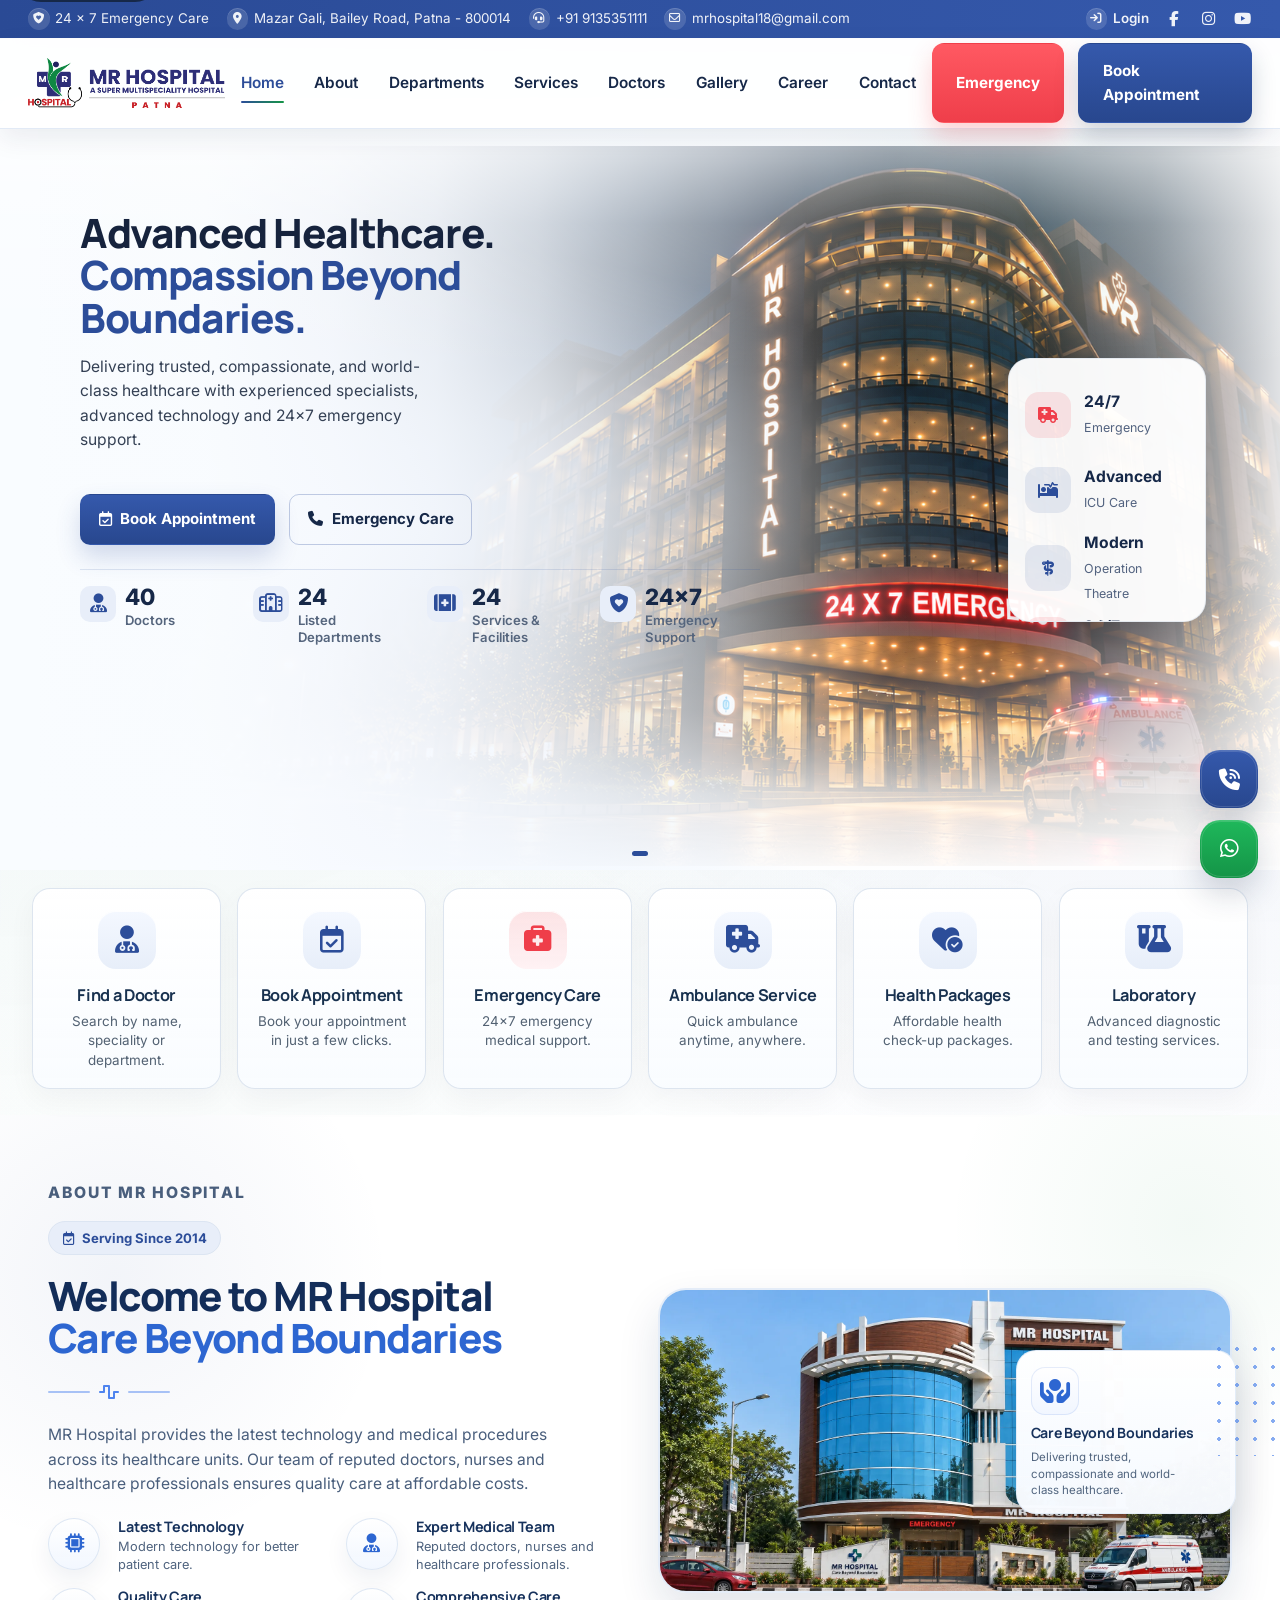
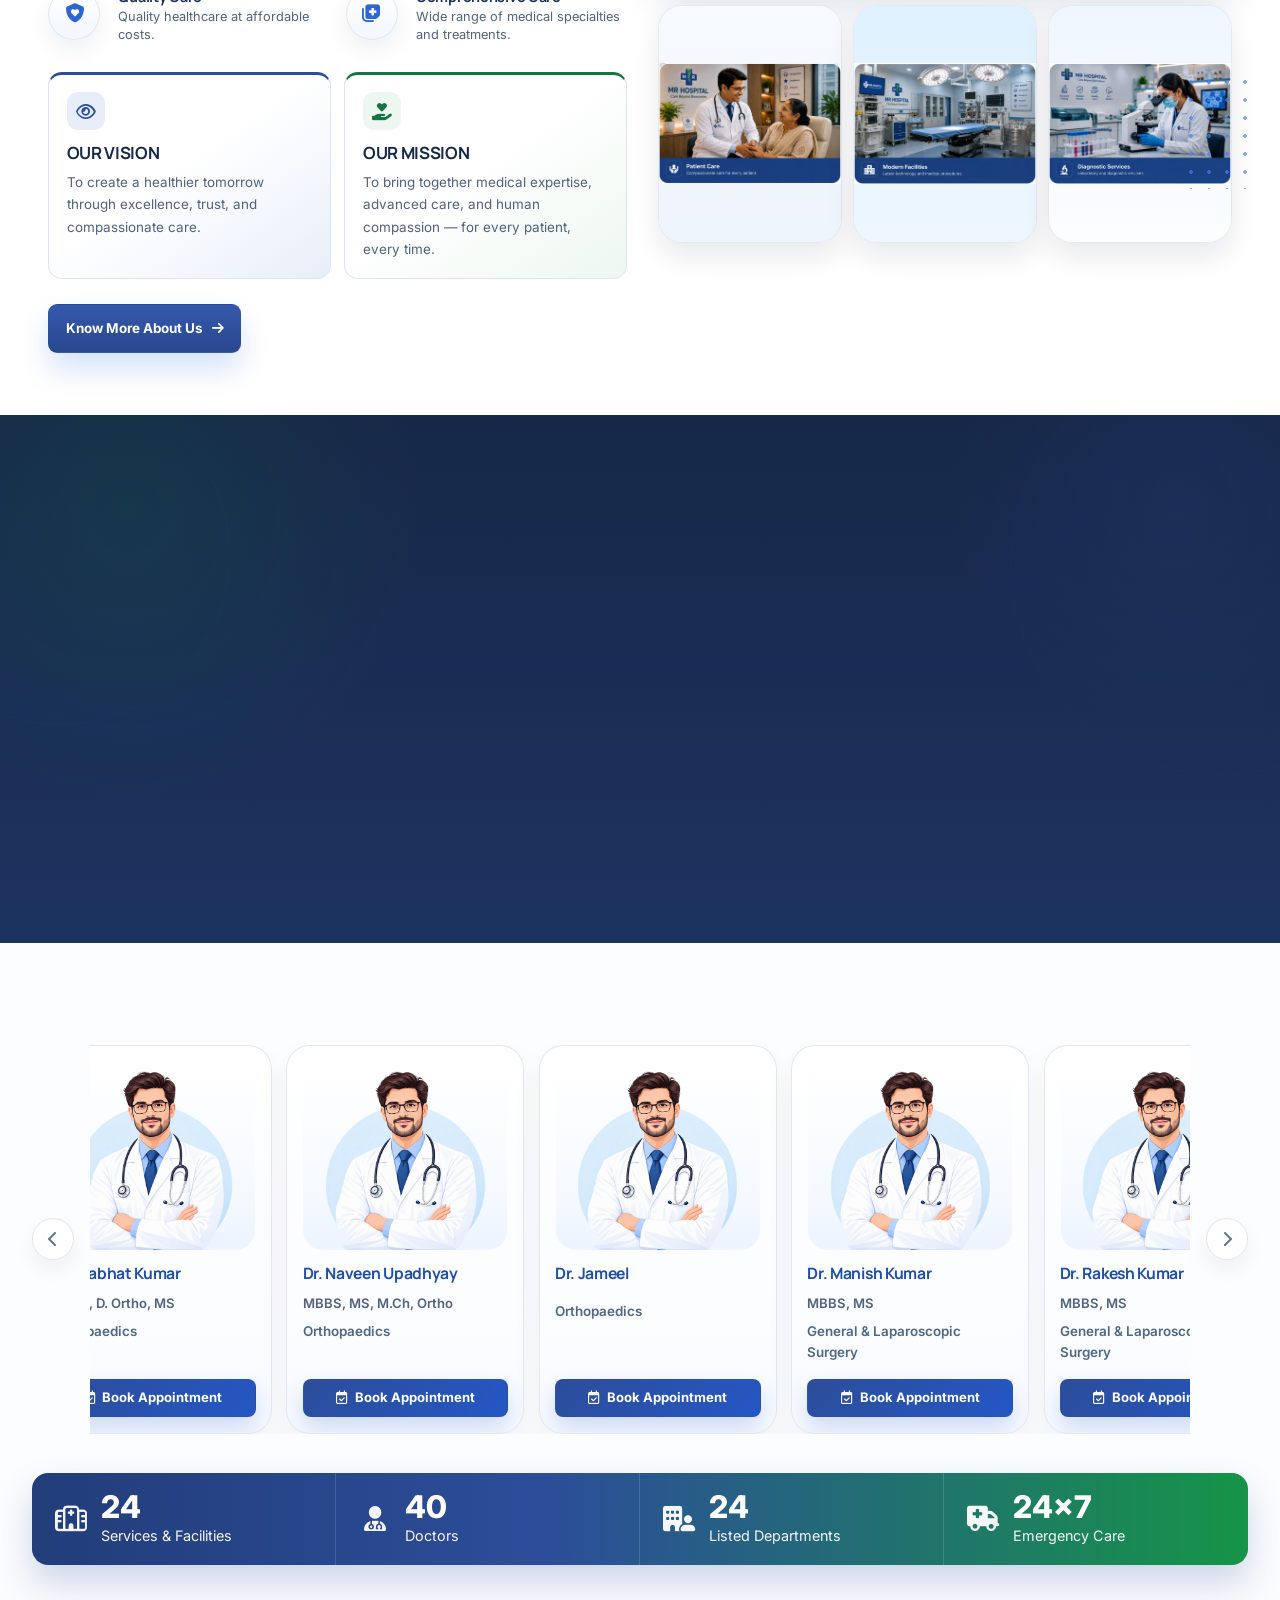
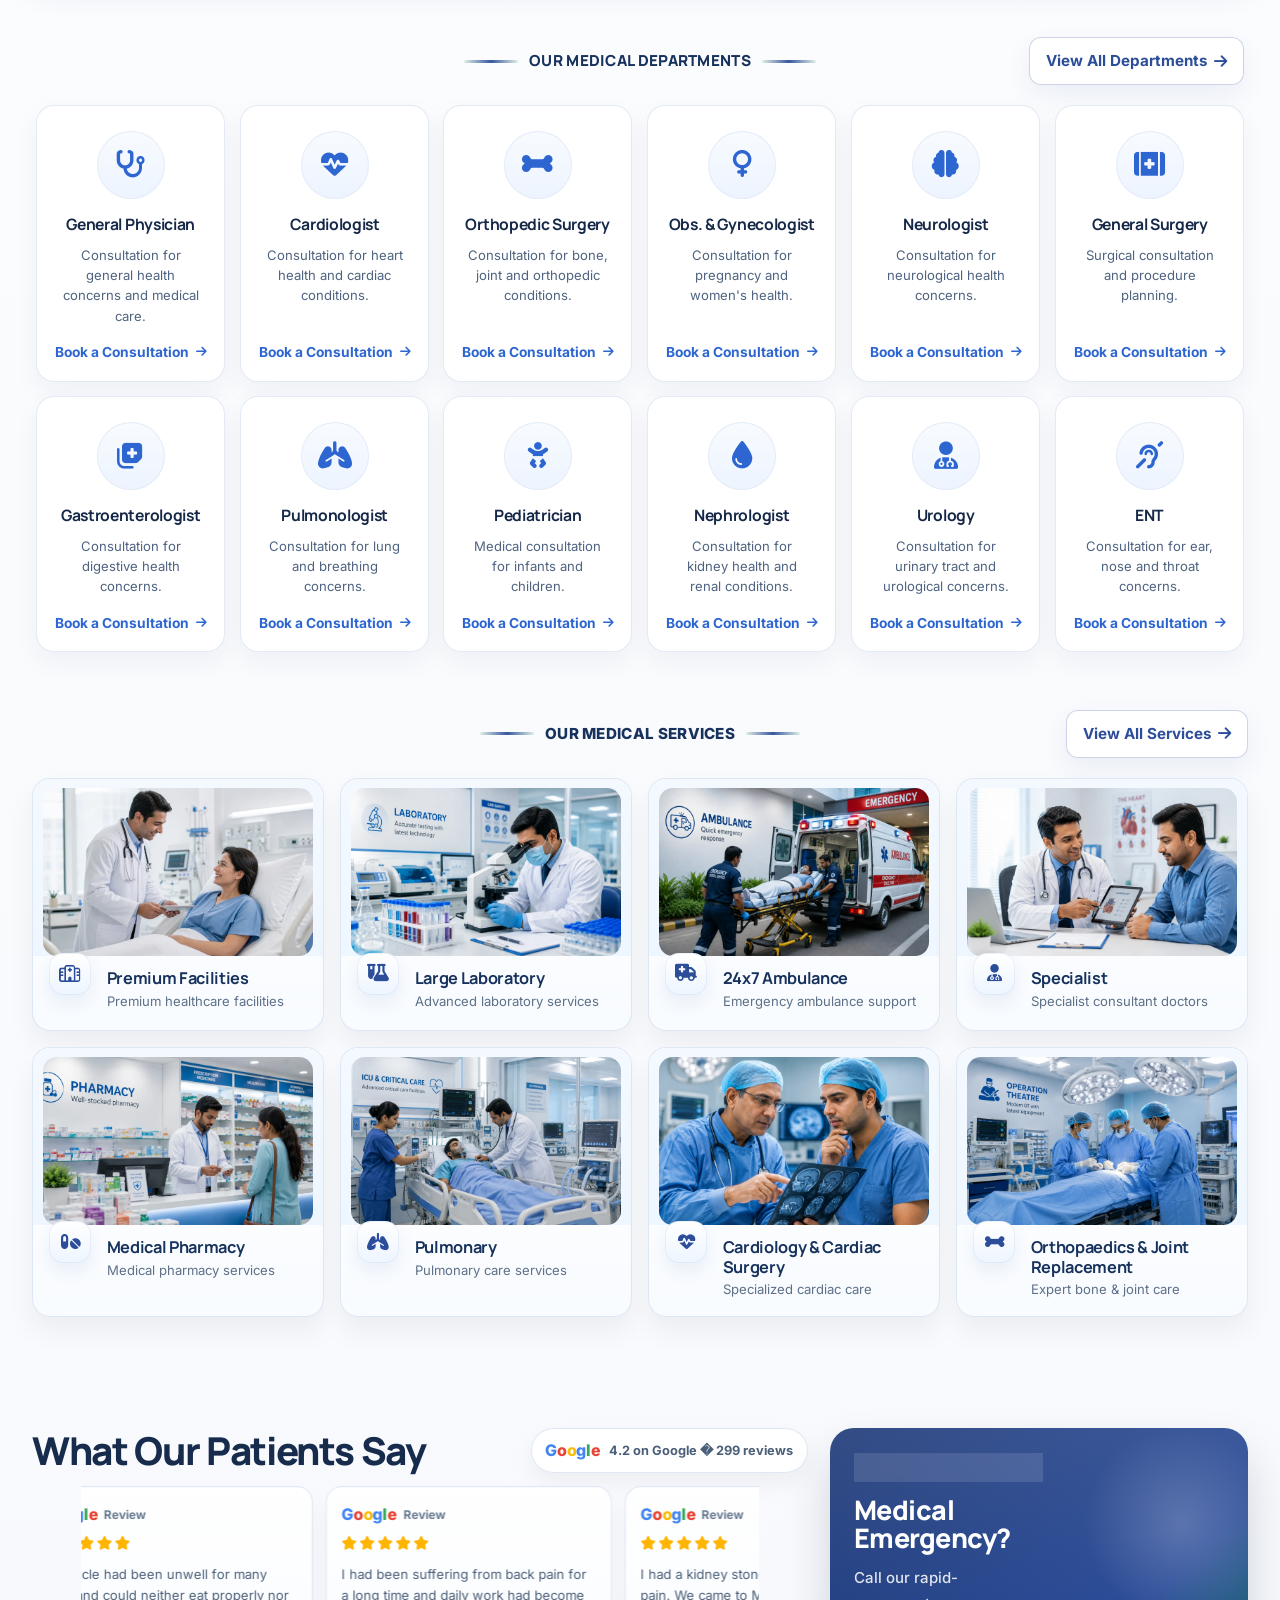
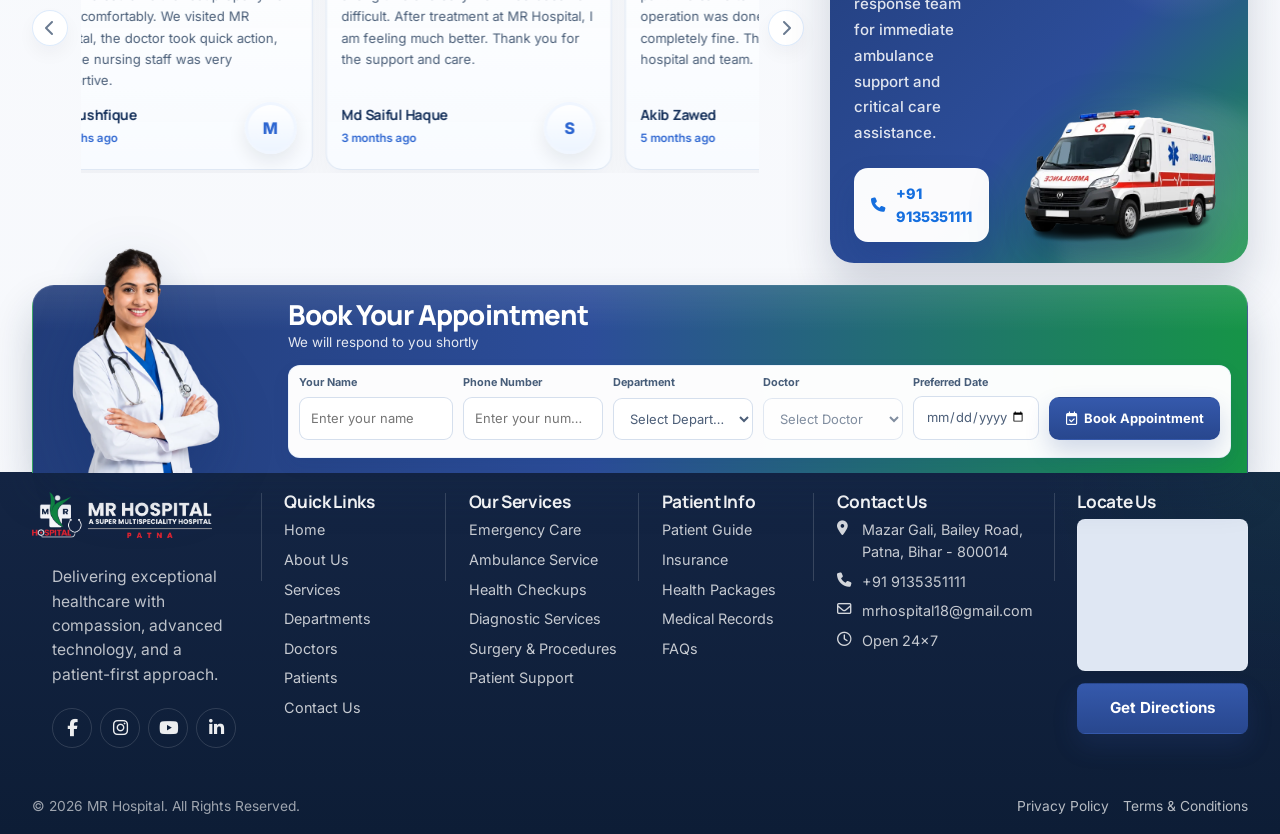
==== commit 494357d8: "final chnages" ====
--- a/index.html
+++ b/index.html
@@ -21,11 +21,17 @@
   <meta property="og:title" content="MR Hospital Patna | Multi-Speciality Hospital on Bailey Road">
   <meta property="og:description" content="Trusted multi-speciality healthcare in Patna with 24x7 emergency support, experienced doctors, diagnostics, ICU care, and ambulance service.">
   <meta property="og:site_name" content="MR Hospital">
-  <meta property="og:image" content="assets/images/hero/mr-hospital-hero-building.png">
+  <meta property="og:url" content="https://mrhospital.vercel.app/">
+  <meta property="og:image" content="https://mrhospital.vercel.app/assets/images/logo/mr-hospital-official-share.png">
+  <meta property="og:image:type" content="image/png">
+  <meta property="og:image:width" content="1526">
+  <meta property="og:image:height" content="394">
+  <meta property="og:image:alt" content="MR Hospital official logo — A Super Multispeciality Hospital, Patna">
   <meta name="twitter:card" content="summary_large_image">
   <meta name="twitter:title" content="MR Hospital Patna | Multi-Speciality Hospital on Bailey Road">
   <meta name="twitter:description" content="Patient-first healthcare in Patna with emergency support, specialists, diagnostics, ICU care, and ambulance service.">
-  <meta name="twitter:image" content="assets/images/hero/mr-hospital-hero-building.png">
+  <meta name="twitter:image" content="https://mrhospital.vercel.app/assets/images/logo/mr-hospital-official-share.png">
+  <meta name="twitter:image:alt" content="MR Hospital official logo — A Super Multispeciality Hospital, Patna">
   <link rel="preconnect" href="https://fonts.googleapis.com">
   <link rel="preconnect" href="https://fonts.gstatic.com" crossorigin>
   <link href="https://fonts.googleapis.com/css2?family=Inter:wght@400;500;600;700;800&family=Manrope:wght@700;800&display=swap" rel="stylesheet">
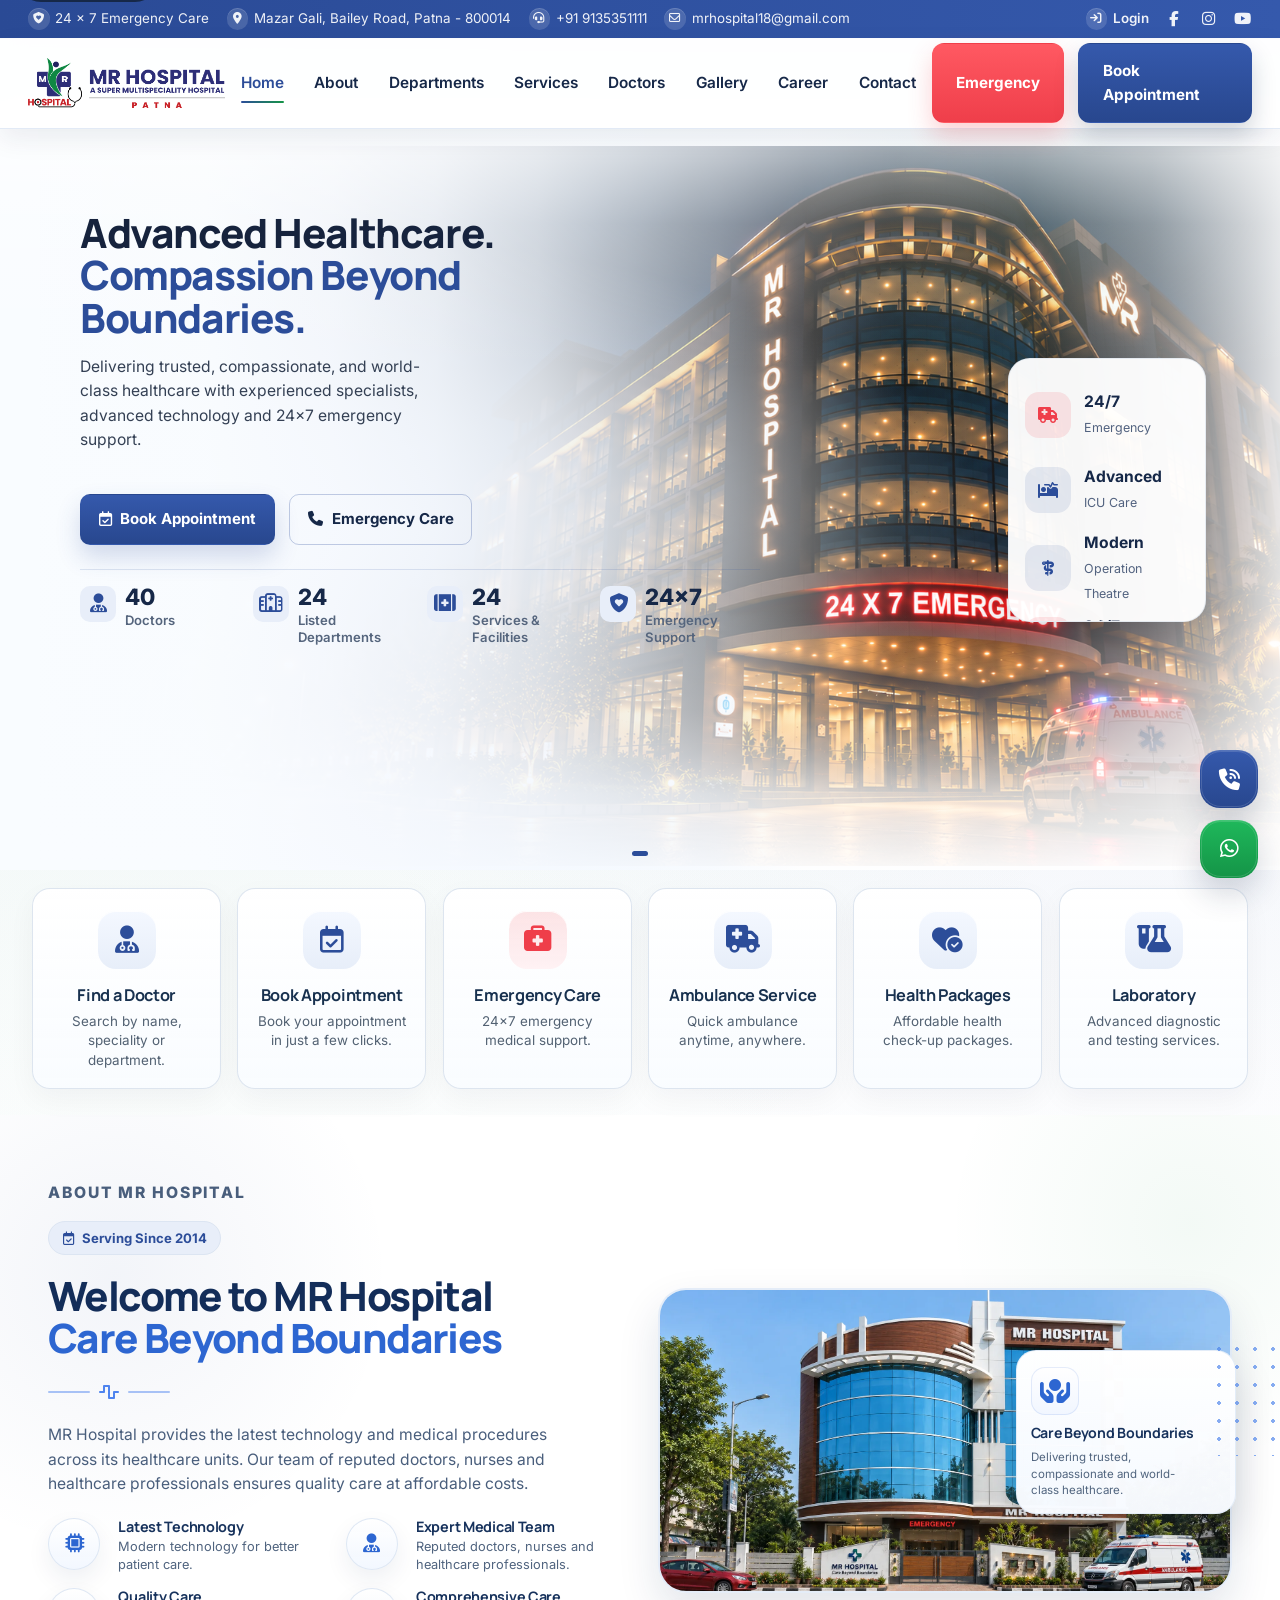
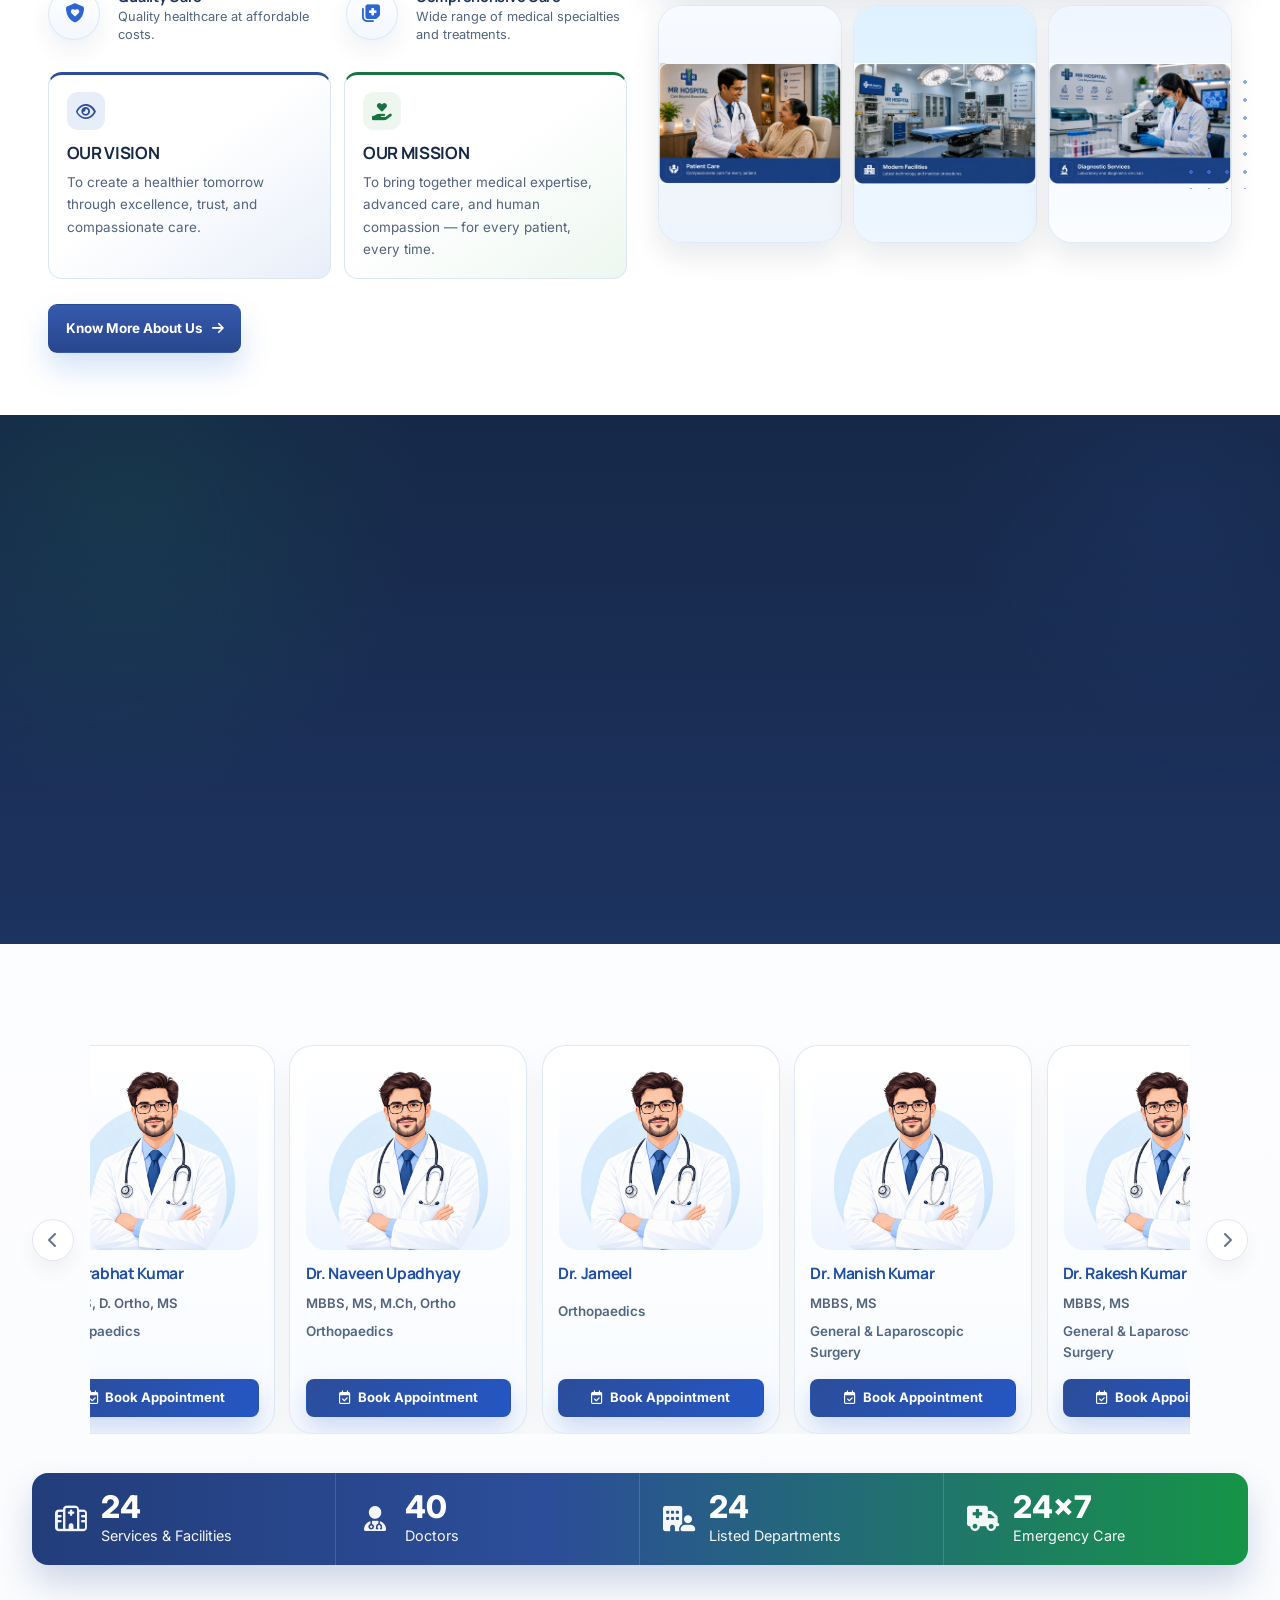
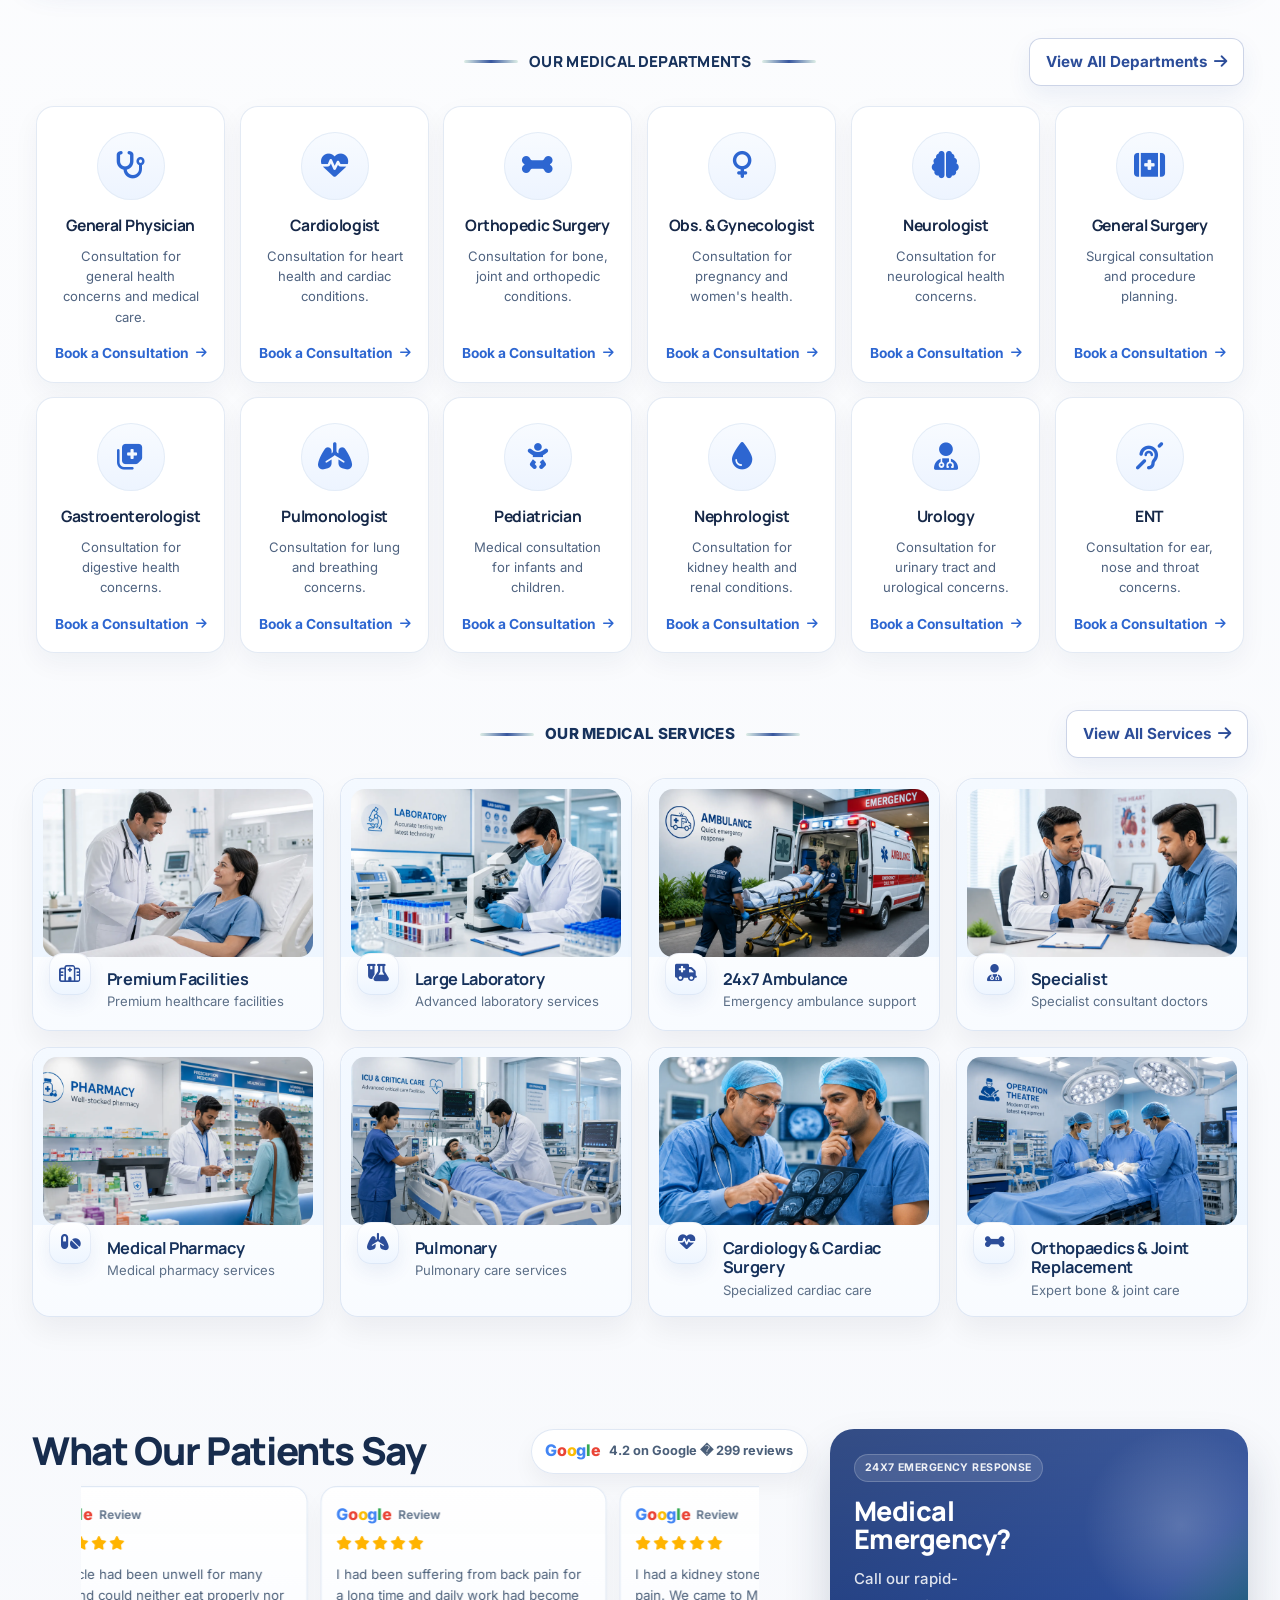
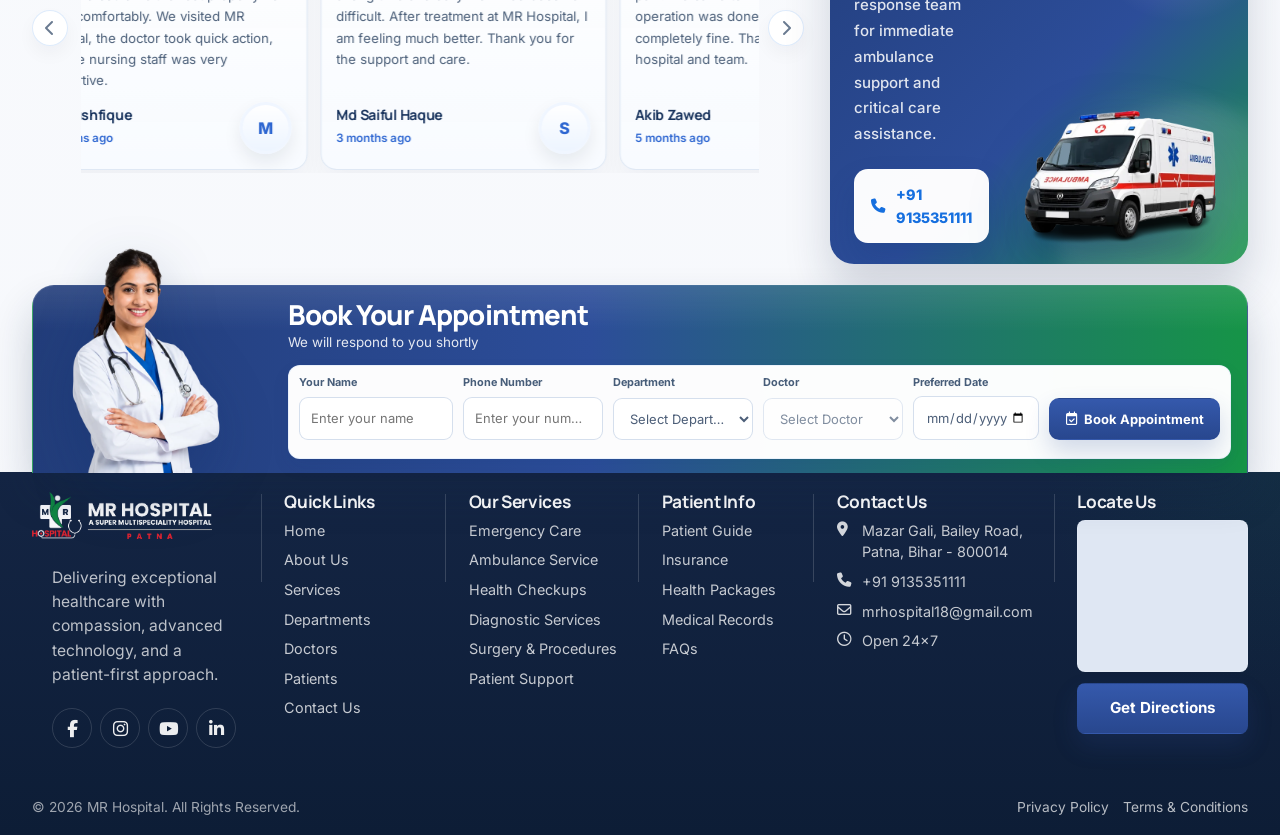
==== commit 16b4300c: "final chnages" ====
--- a/index.html
+++ b/index.html
@@ -390,7 +390,7 @@
                 </button>
               </div>
                 <div class="leader-card__body">
-                  <h3>Dr. S. Alam (MD Medicine)</h3>
+                  <h3><span class="leader-name-line">Dr. S. Alam</span><span class="leader-qualification-line">(MD Medicine)</span></h3>
                   <p class="leader-role">Director</p>
                   <a class="leader-profile-btn" href="about.html#director-s-alam">View Profile <i class="fa-regular fa-user" aria-hidden="true"></i></a>
                 </div>
@@ -402,7 +402,7 @@
                 </button>
               </div>
                 <div class="leader-card__body">
-                  <h3>DR. RAFIQUE ALAM (MD Medicine)</h3>
+                  <h3><span class="leader-name-line">DR. RAFIQUE ALAM</span><span class="leader-qualification-line">(MD Medicine)</span></h3>
                   <p class="leader-role">Director</p>
                   <a class="leader-profile-btn" href="about.html#director-rafique-alam">View Profile <i class="fa-regular fa-user" aria-hidden="true"></i></a>
                 </div>
--- a/assets/css/style.css
+++ b/assets/css/style.css
@@ -2192,6 +2192,18 @@
   color: var(--white);
 }
 
+.leader-card--director .leader-name-line,
+.leader-card--director .leader-qualification-line {
+  display: block;
+  white-space: nowrap;
+}
+
+.leader-card--director .leader-qualification-line {
+  margin-top: 0.25rem;
+  font-size: 0.9em;
+  font-weight: 600;
+}
+
 .leader-card--director .leader-role {
   margin-bottom: 0.65rem;
   font-size: 0.82rem;
